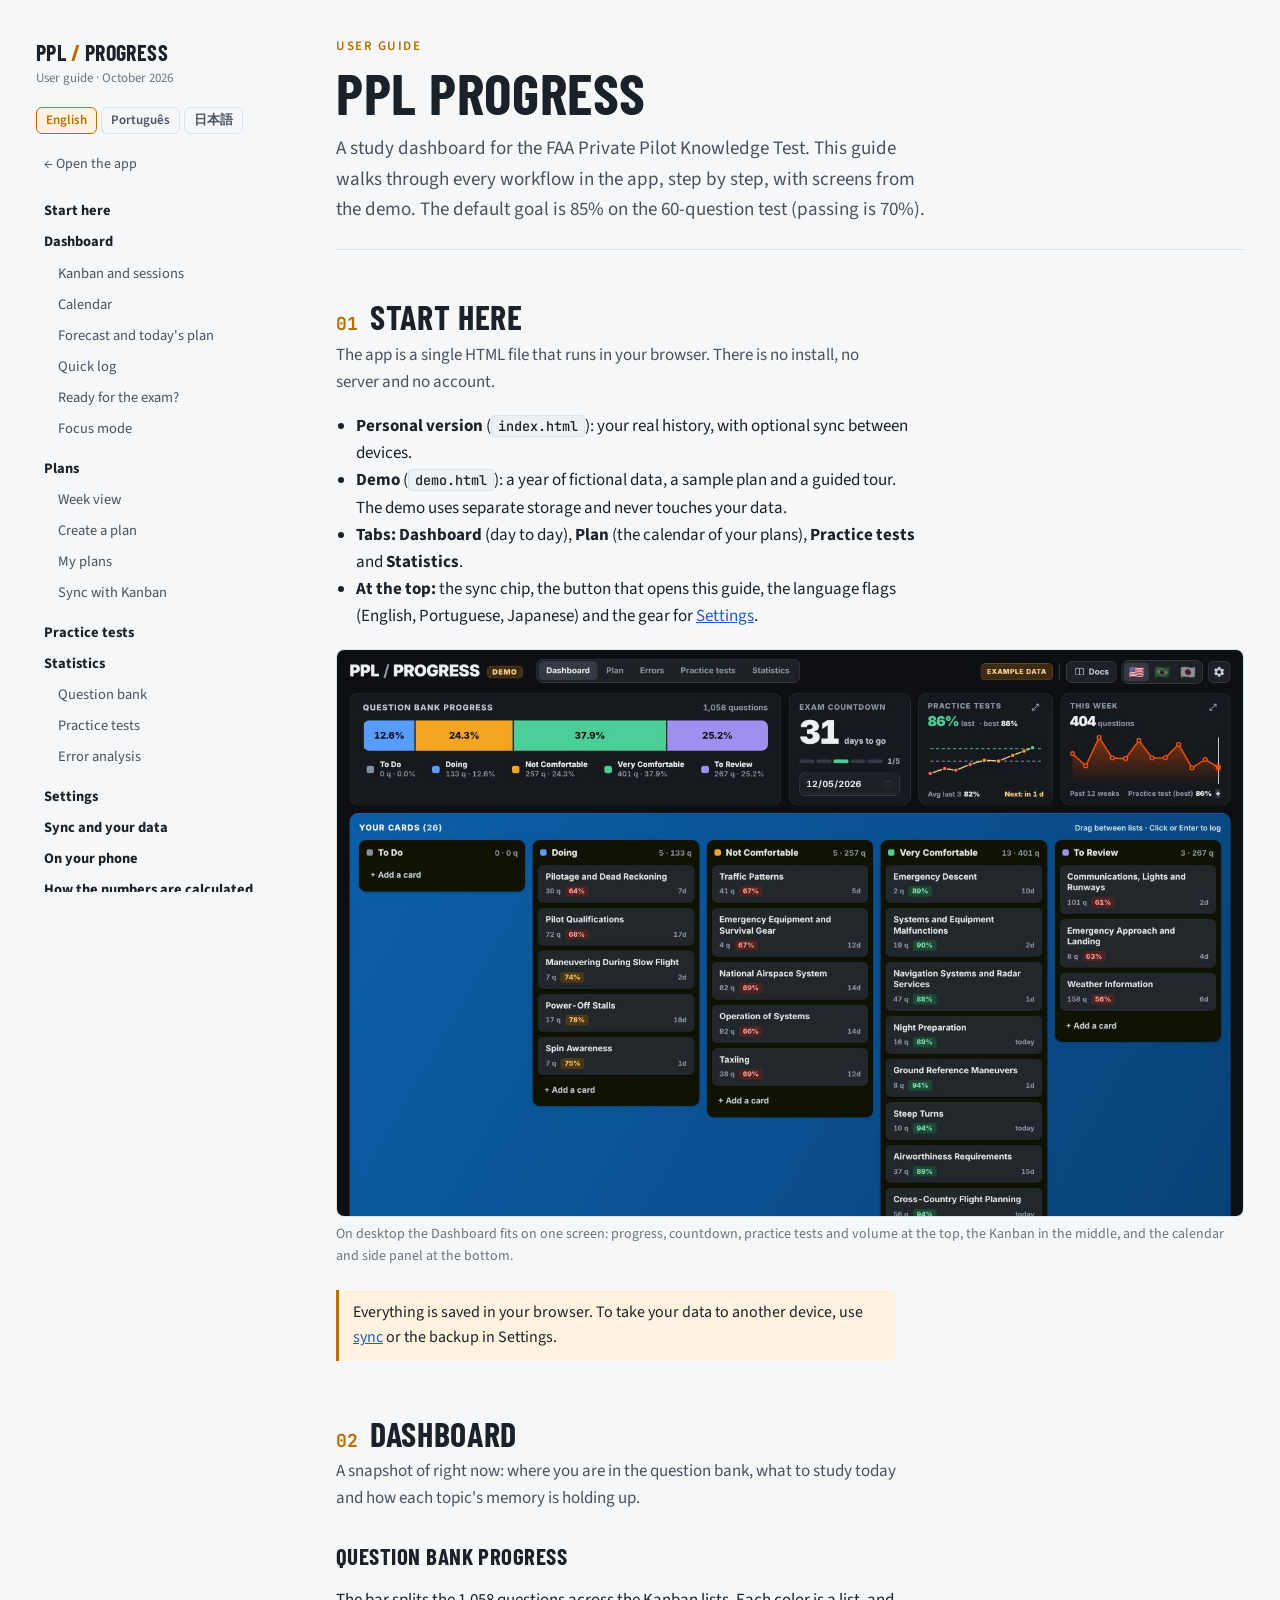
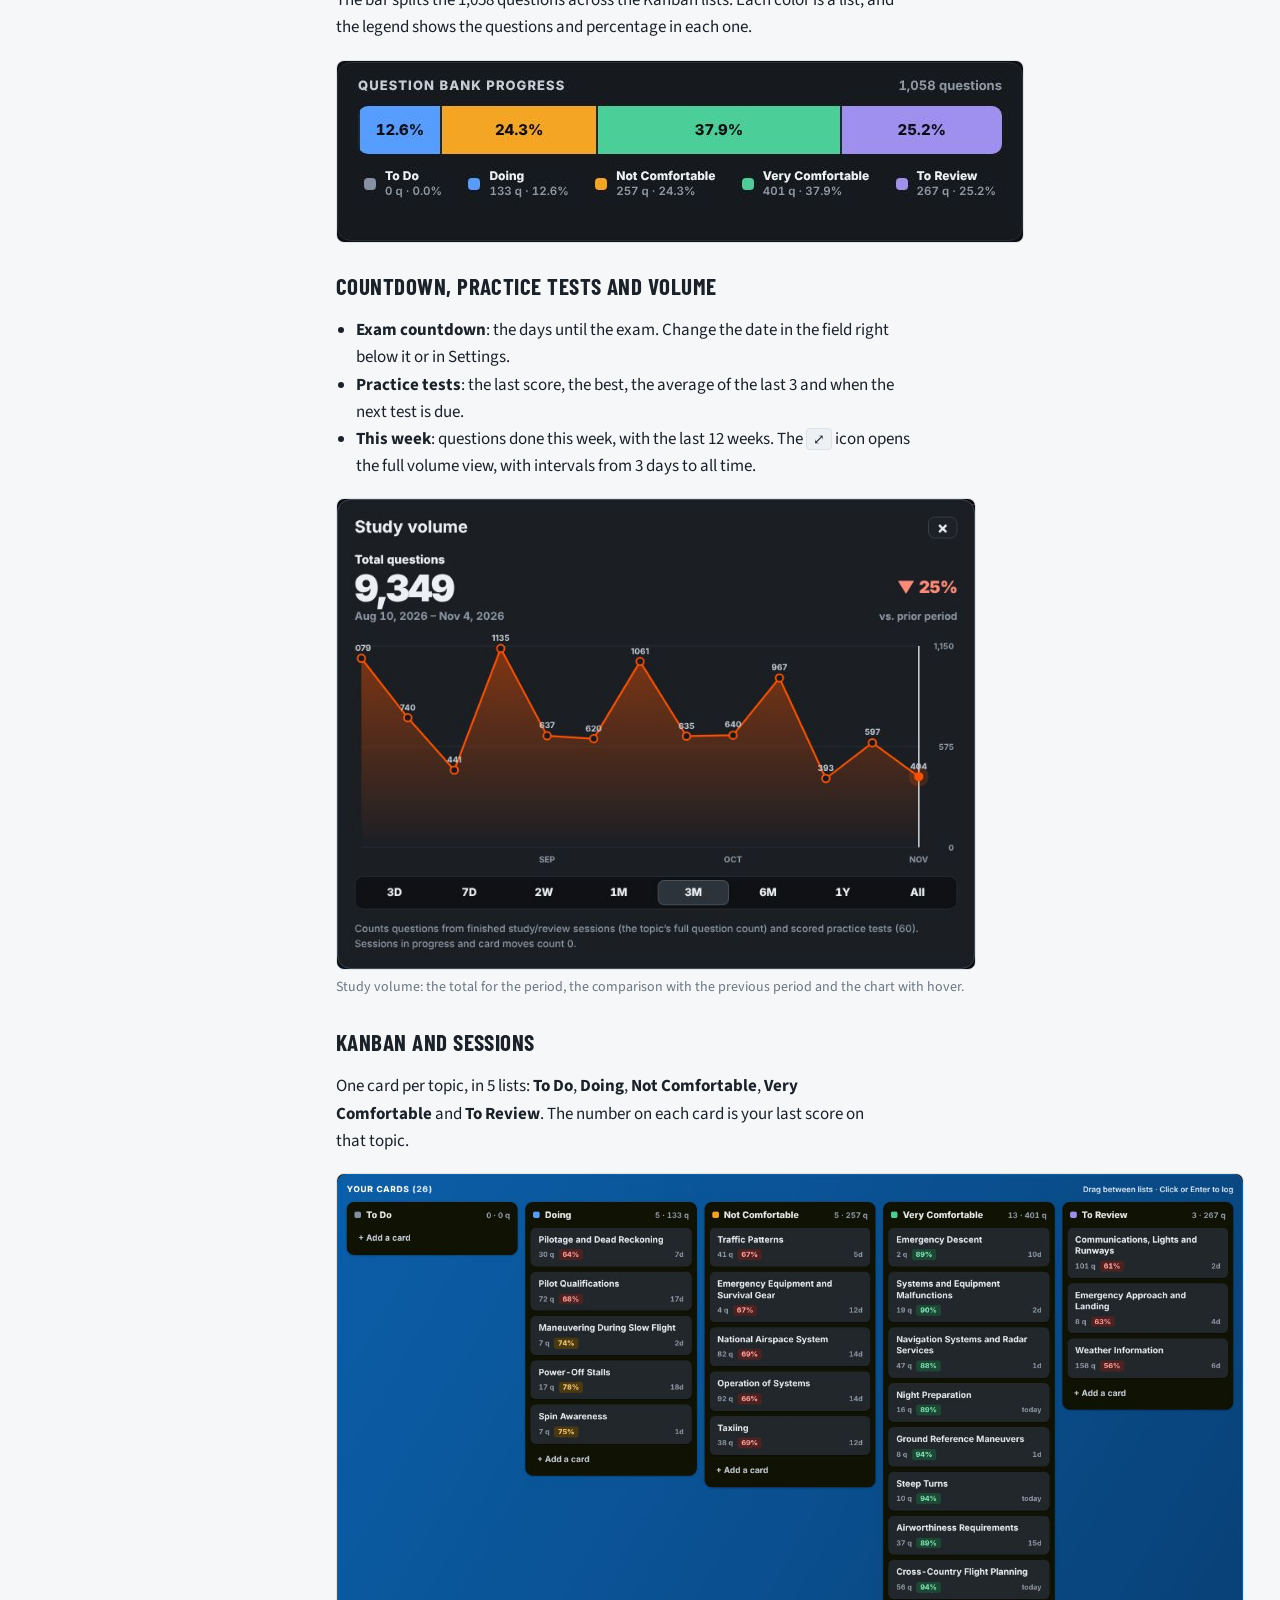
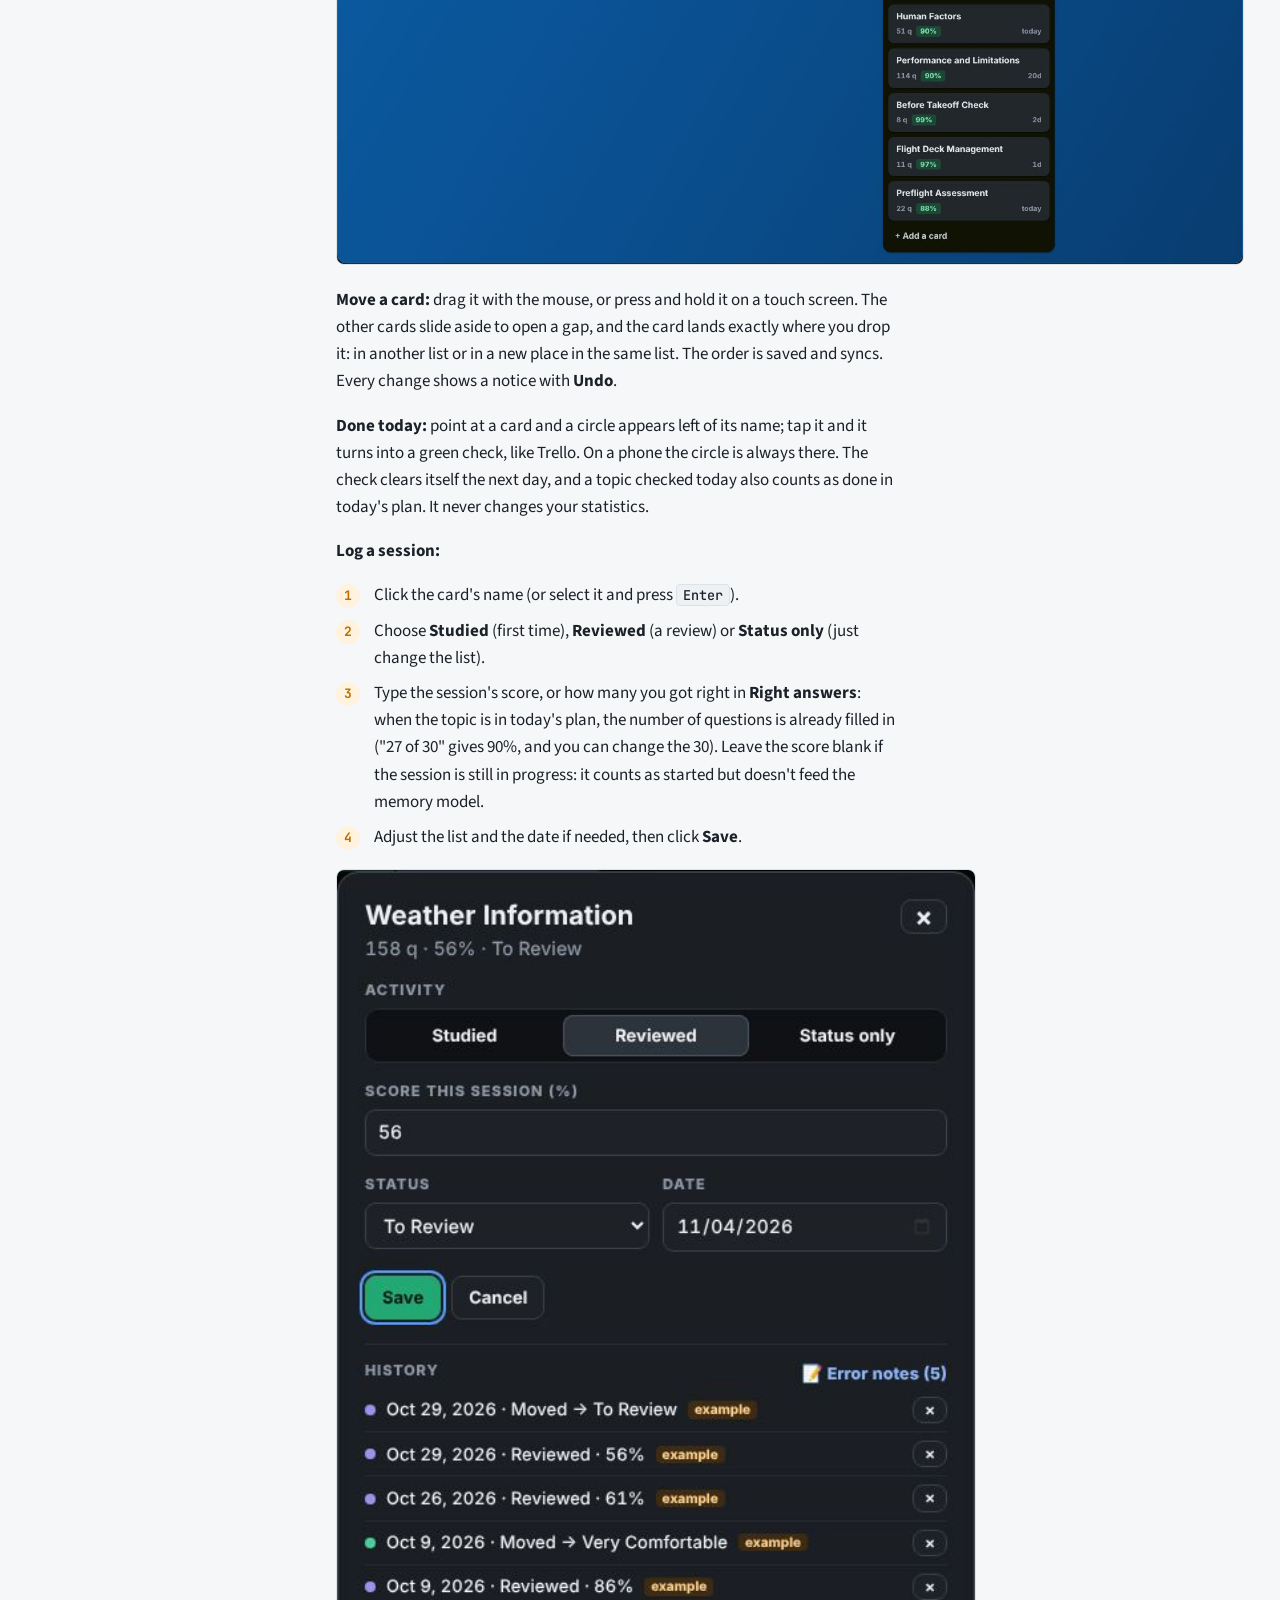
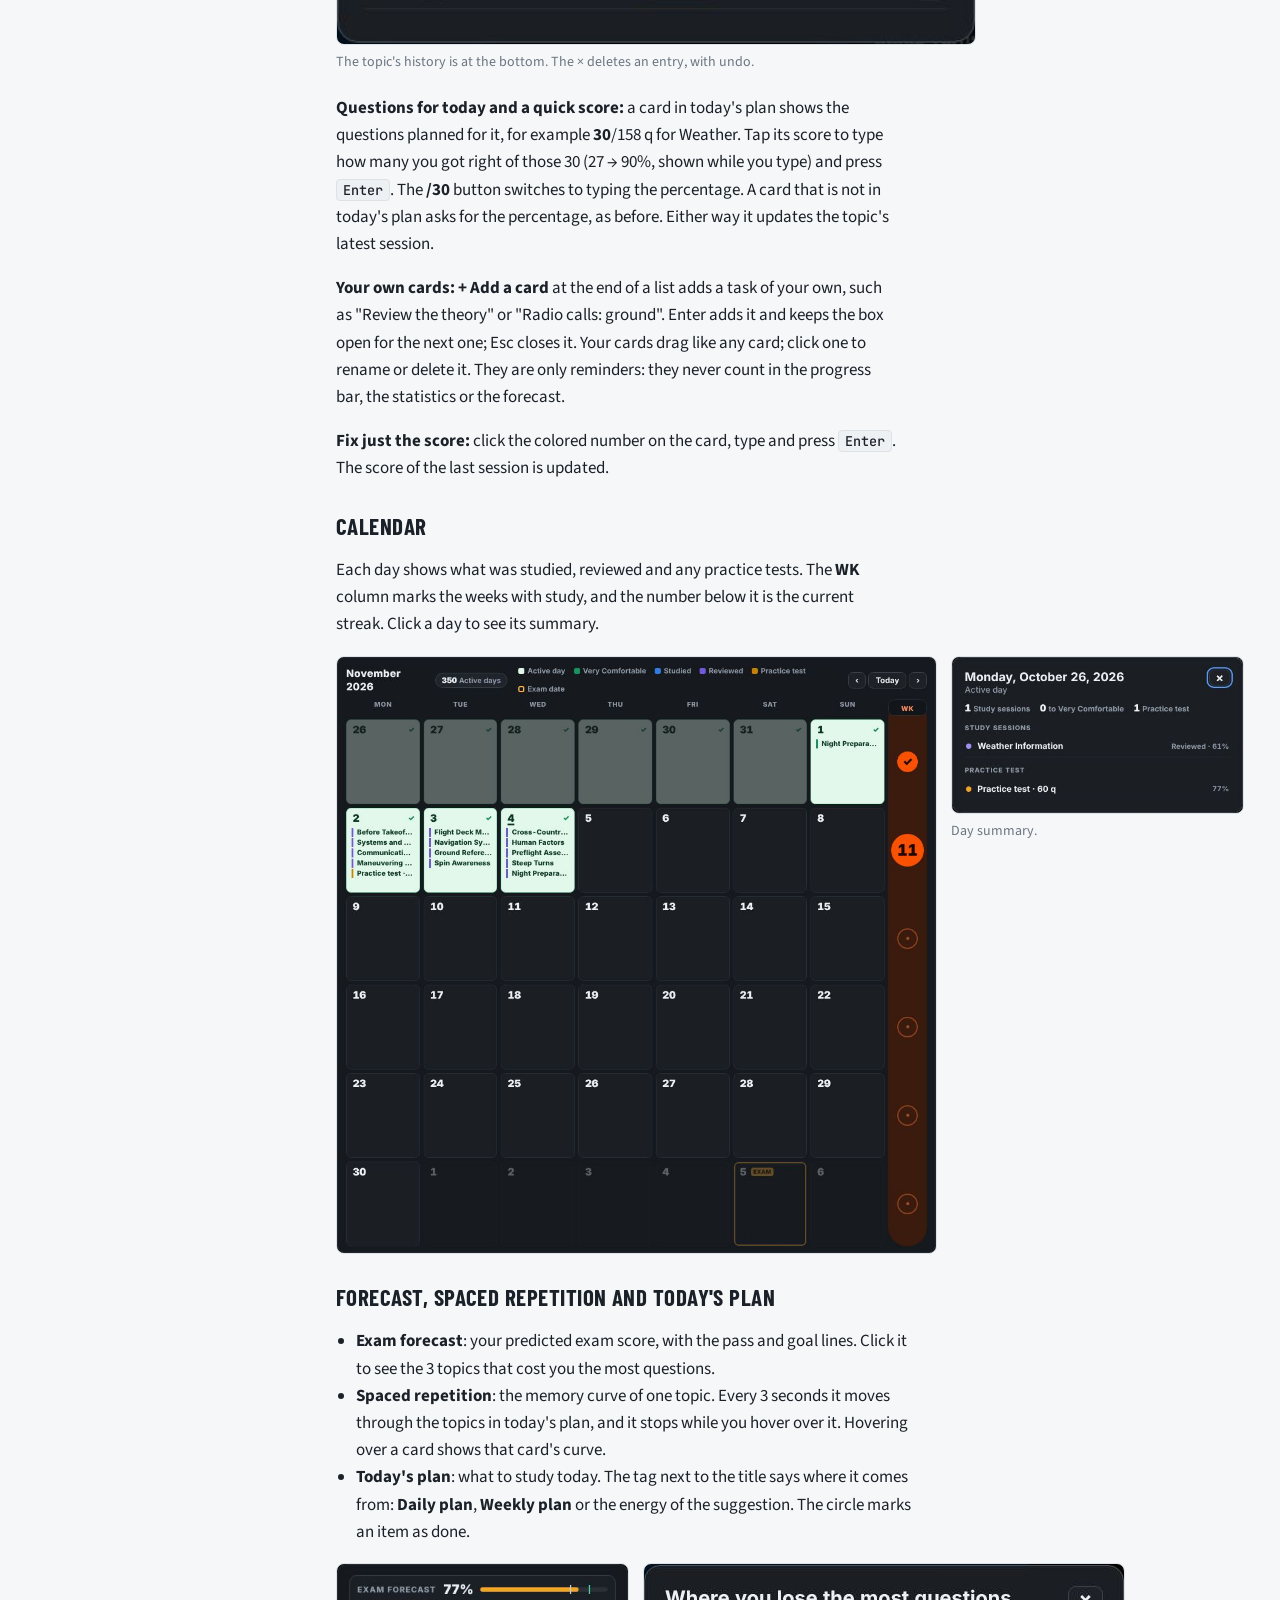
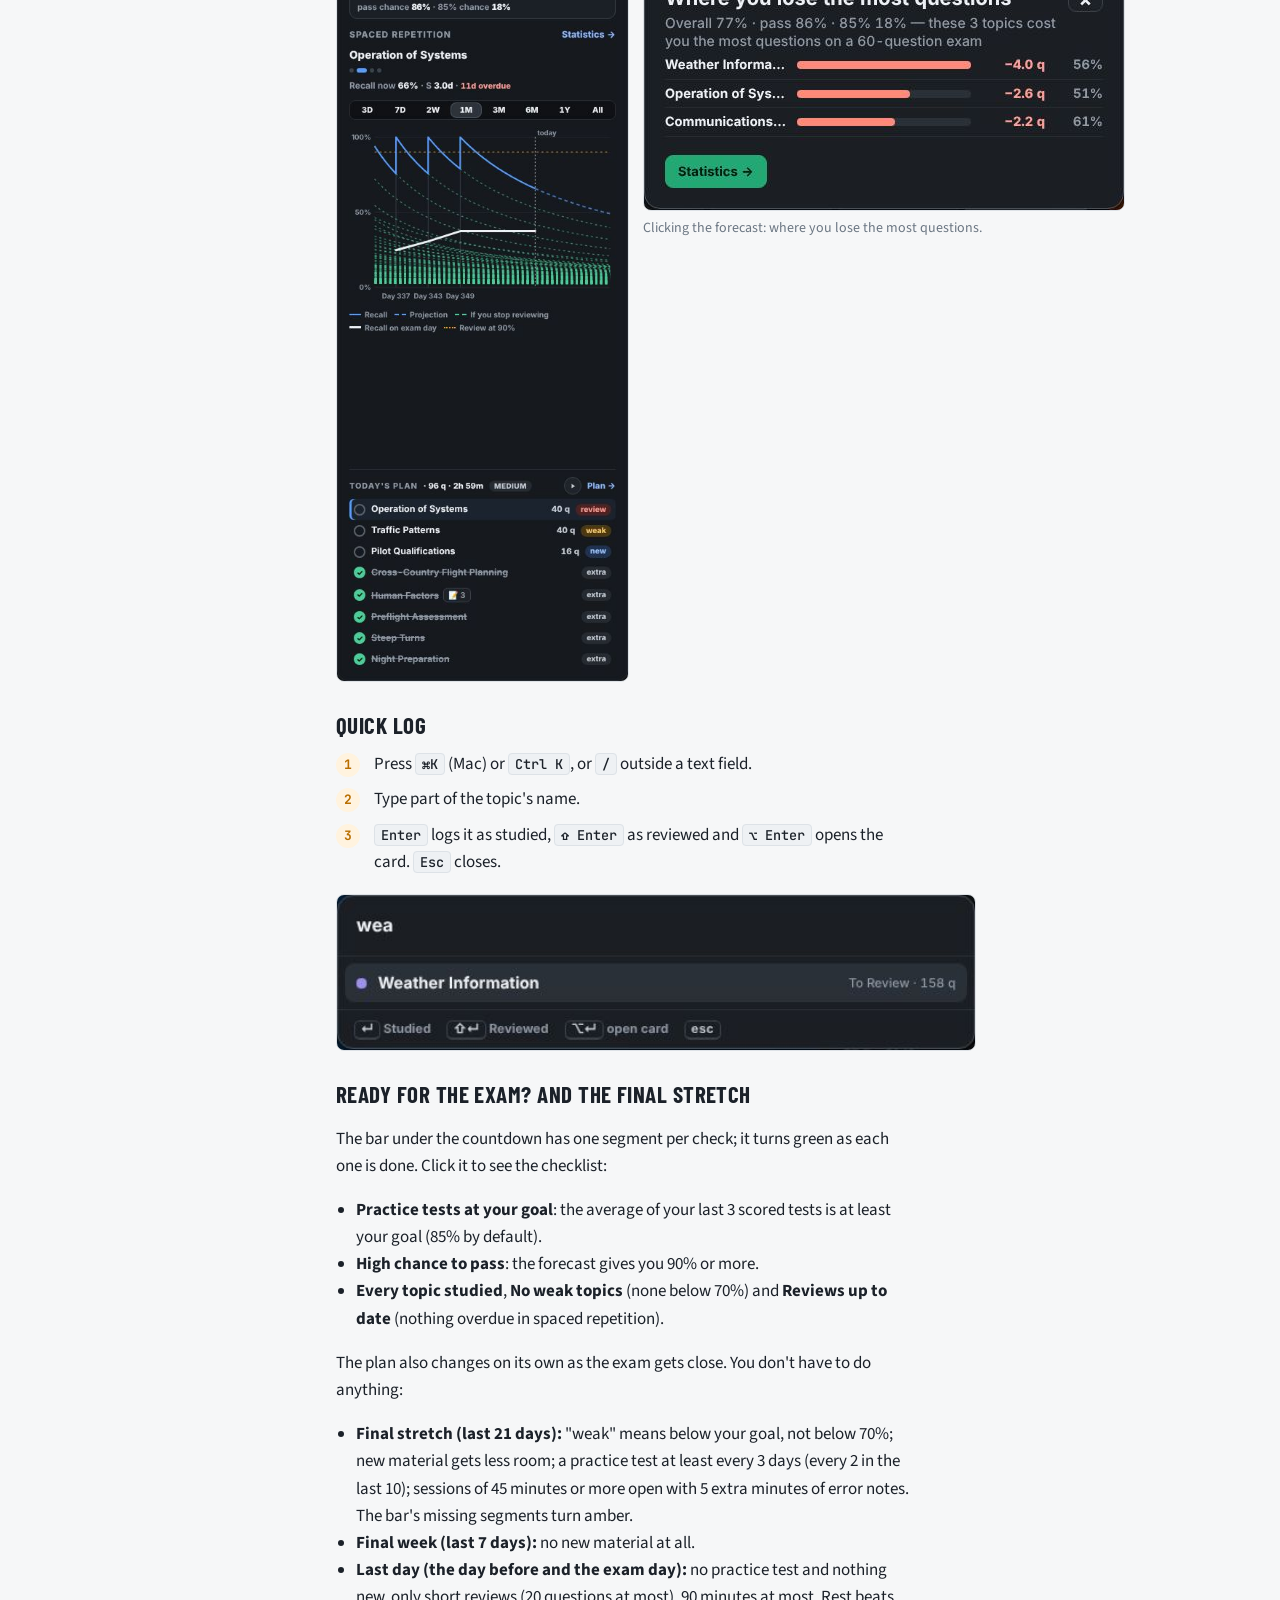
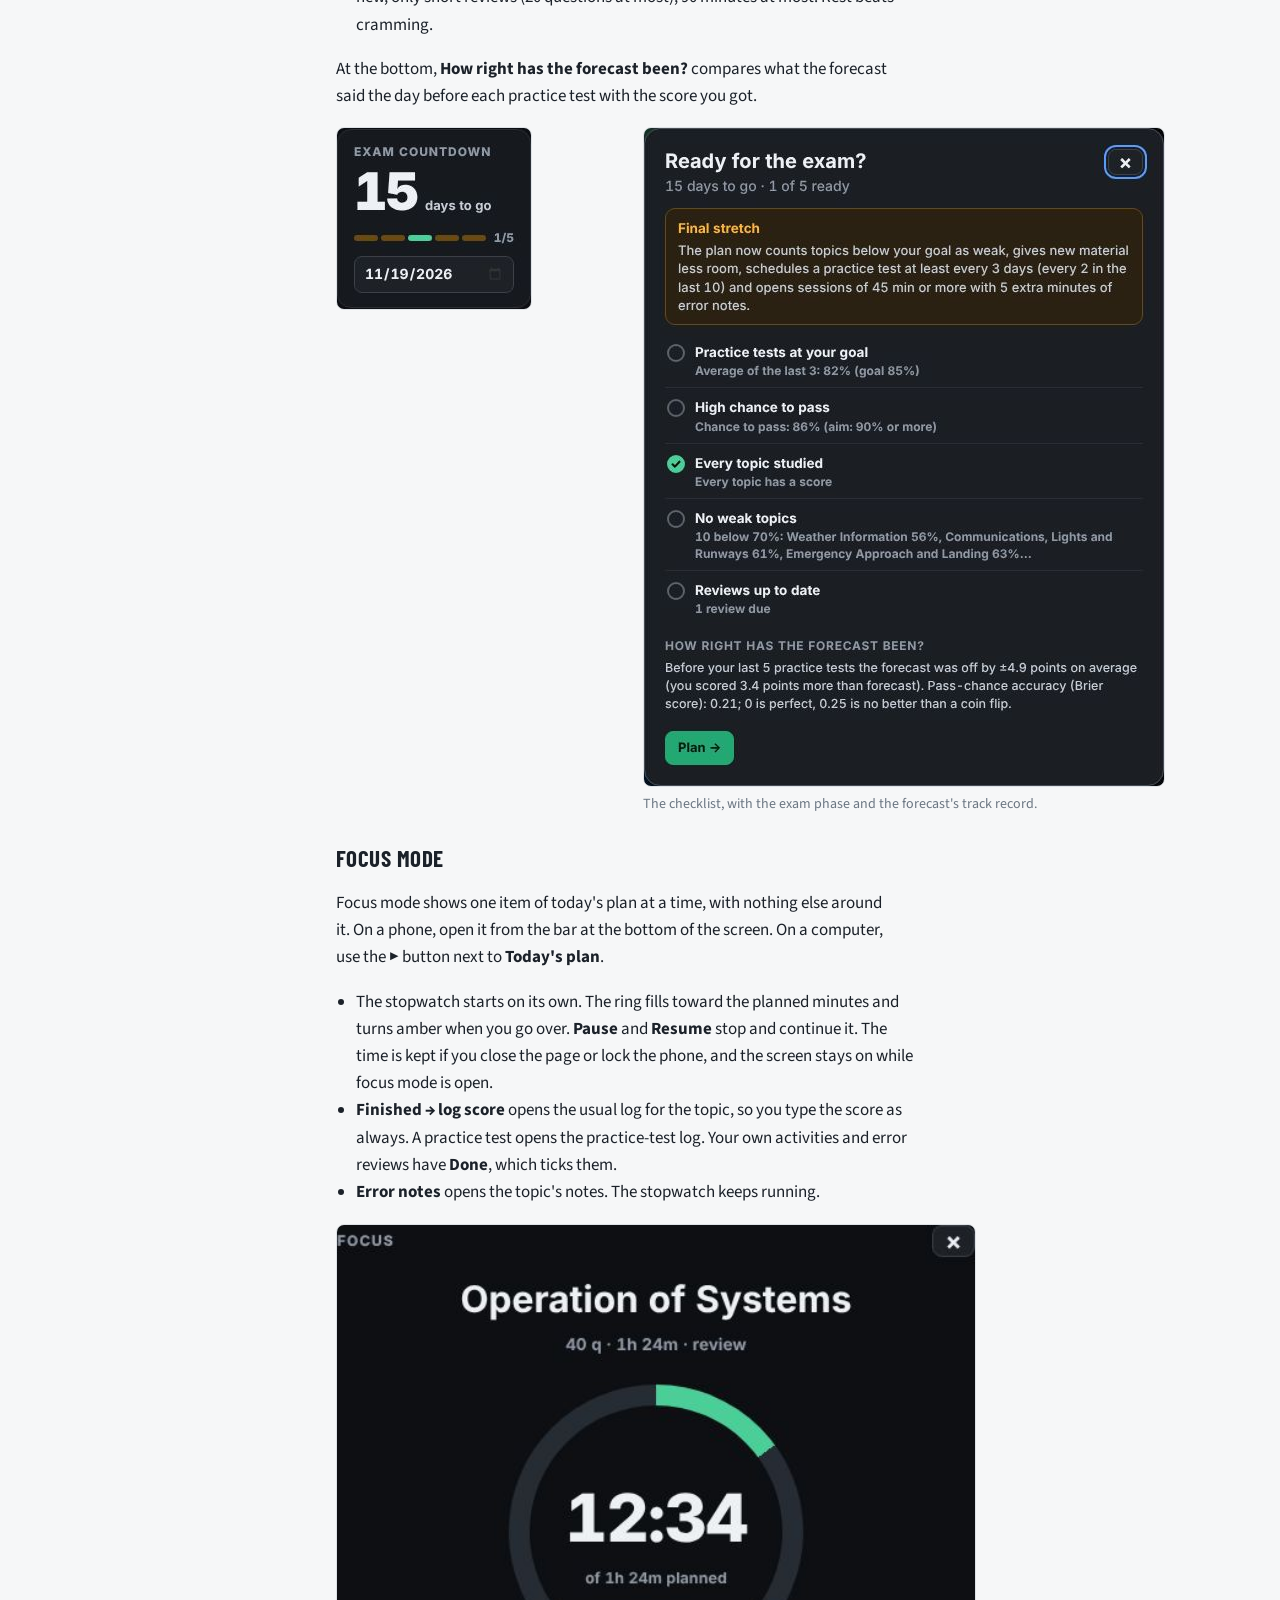
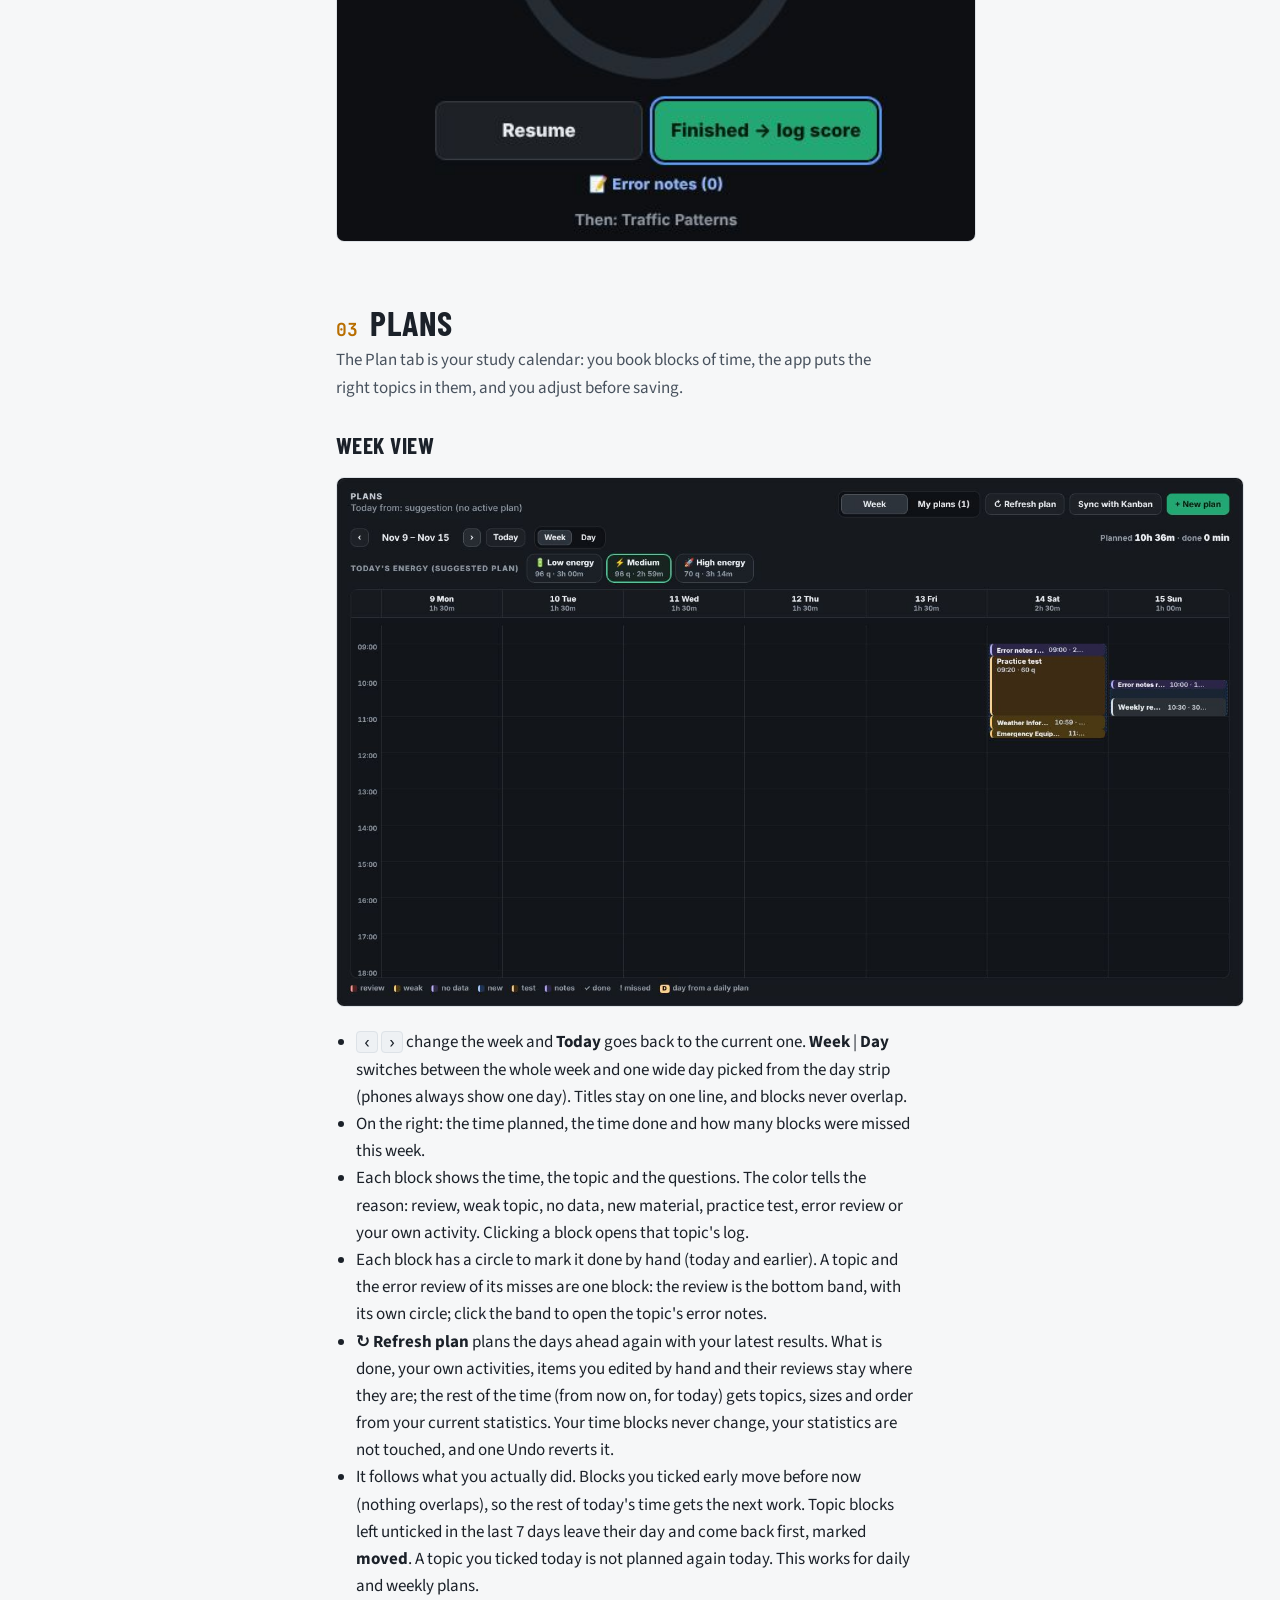
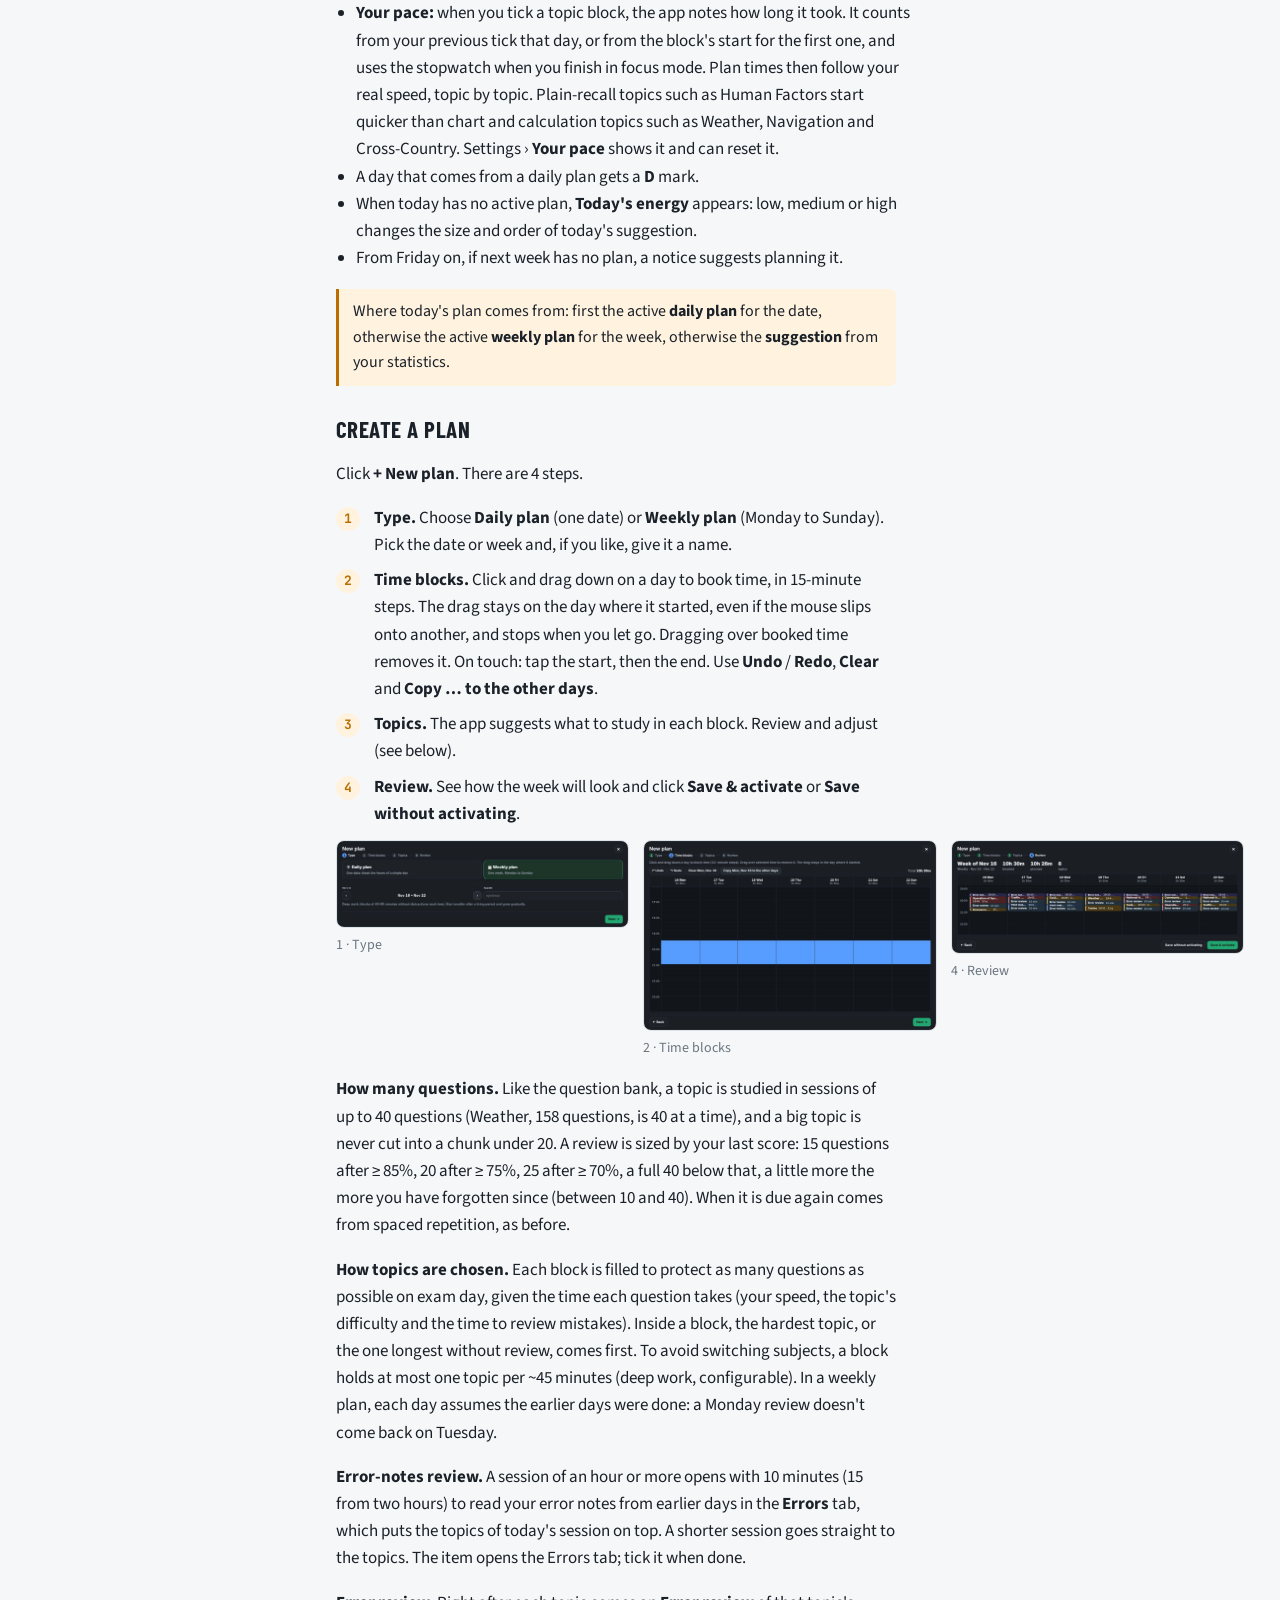
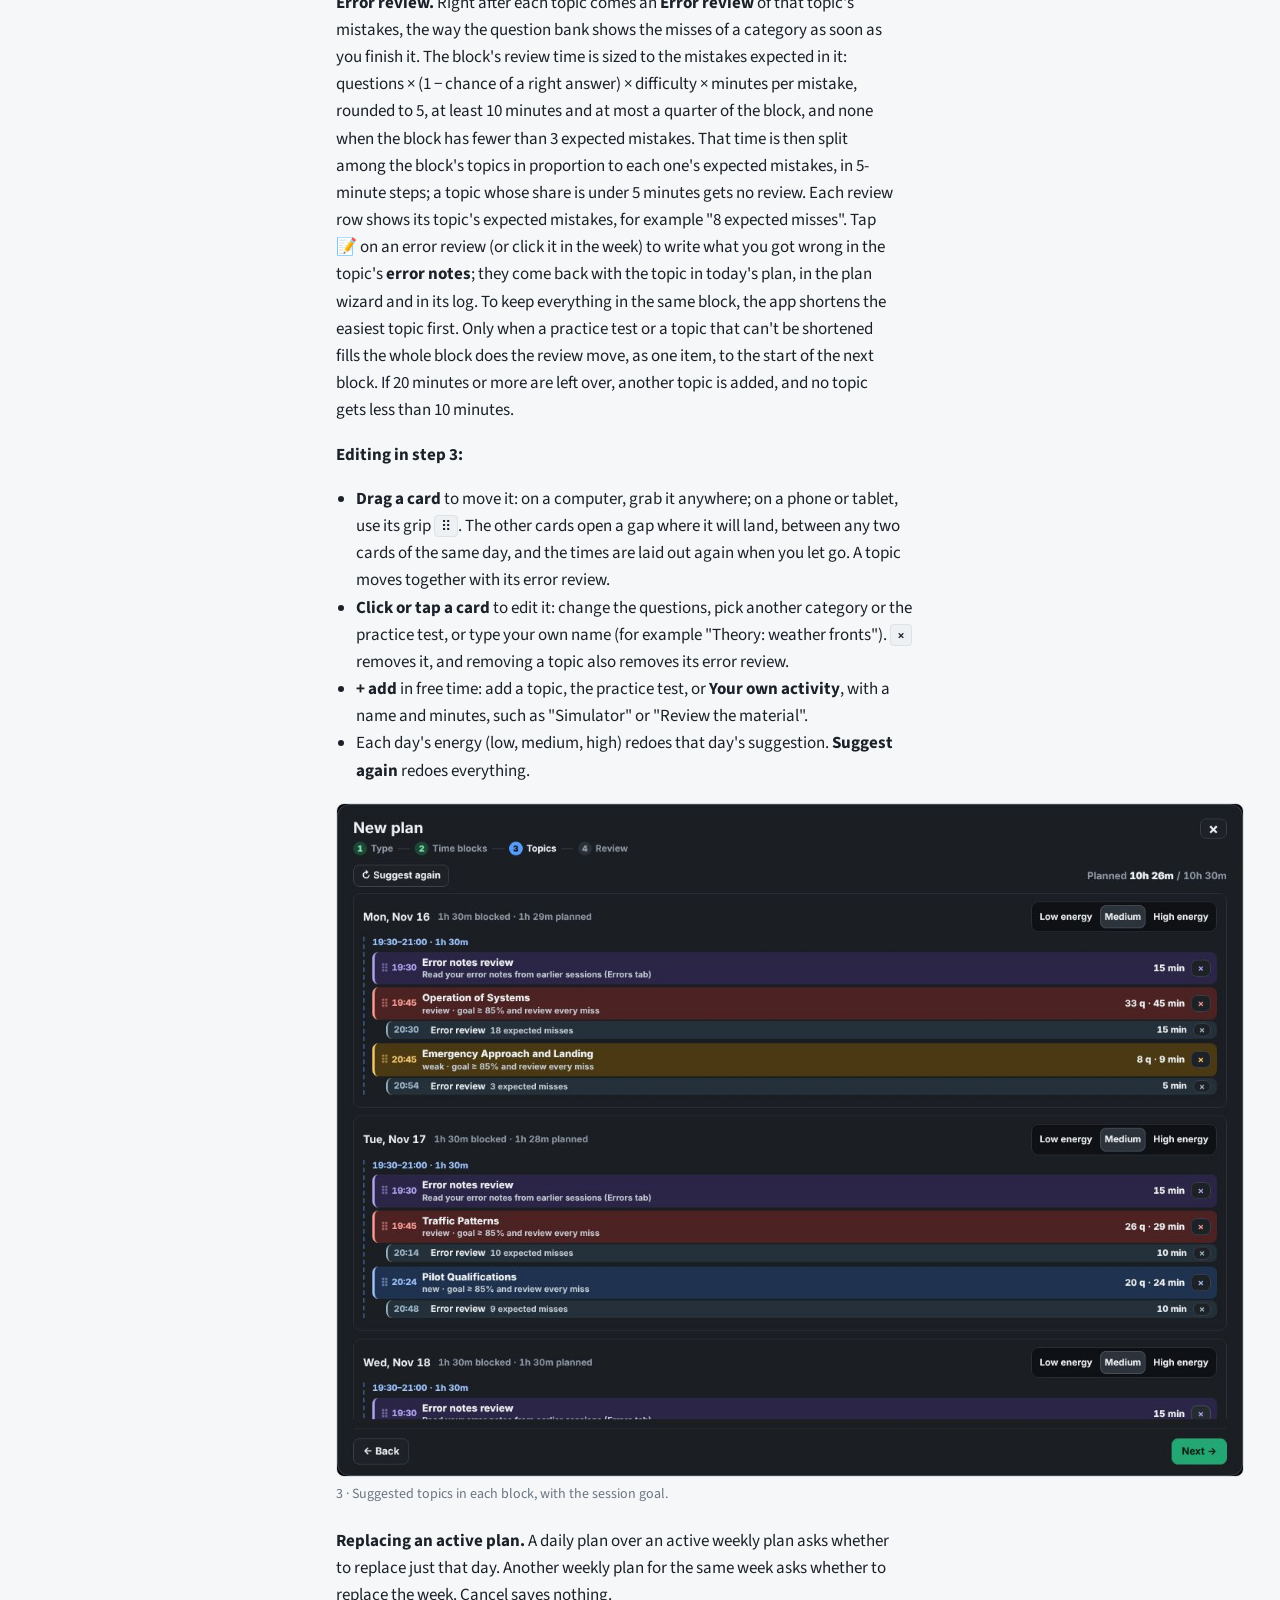
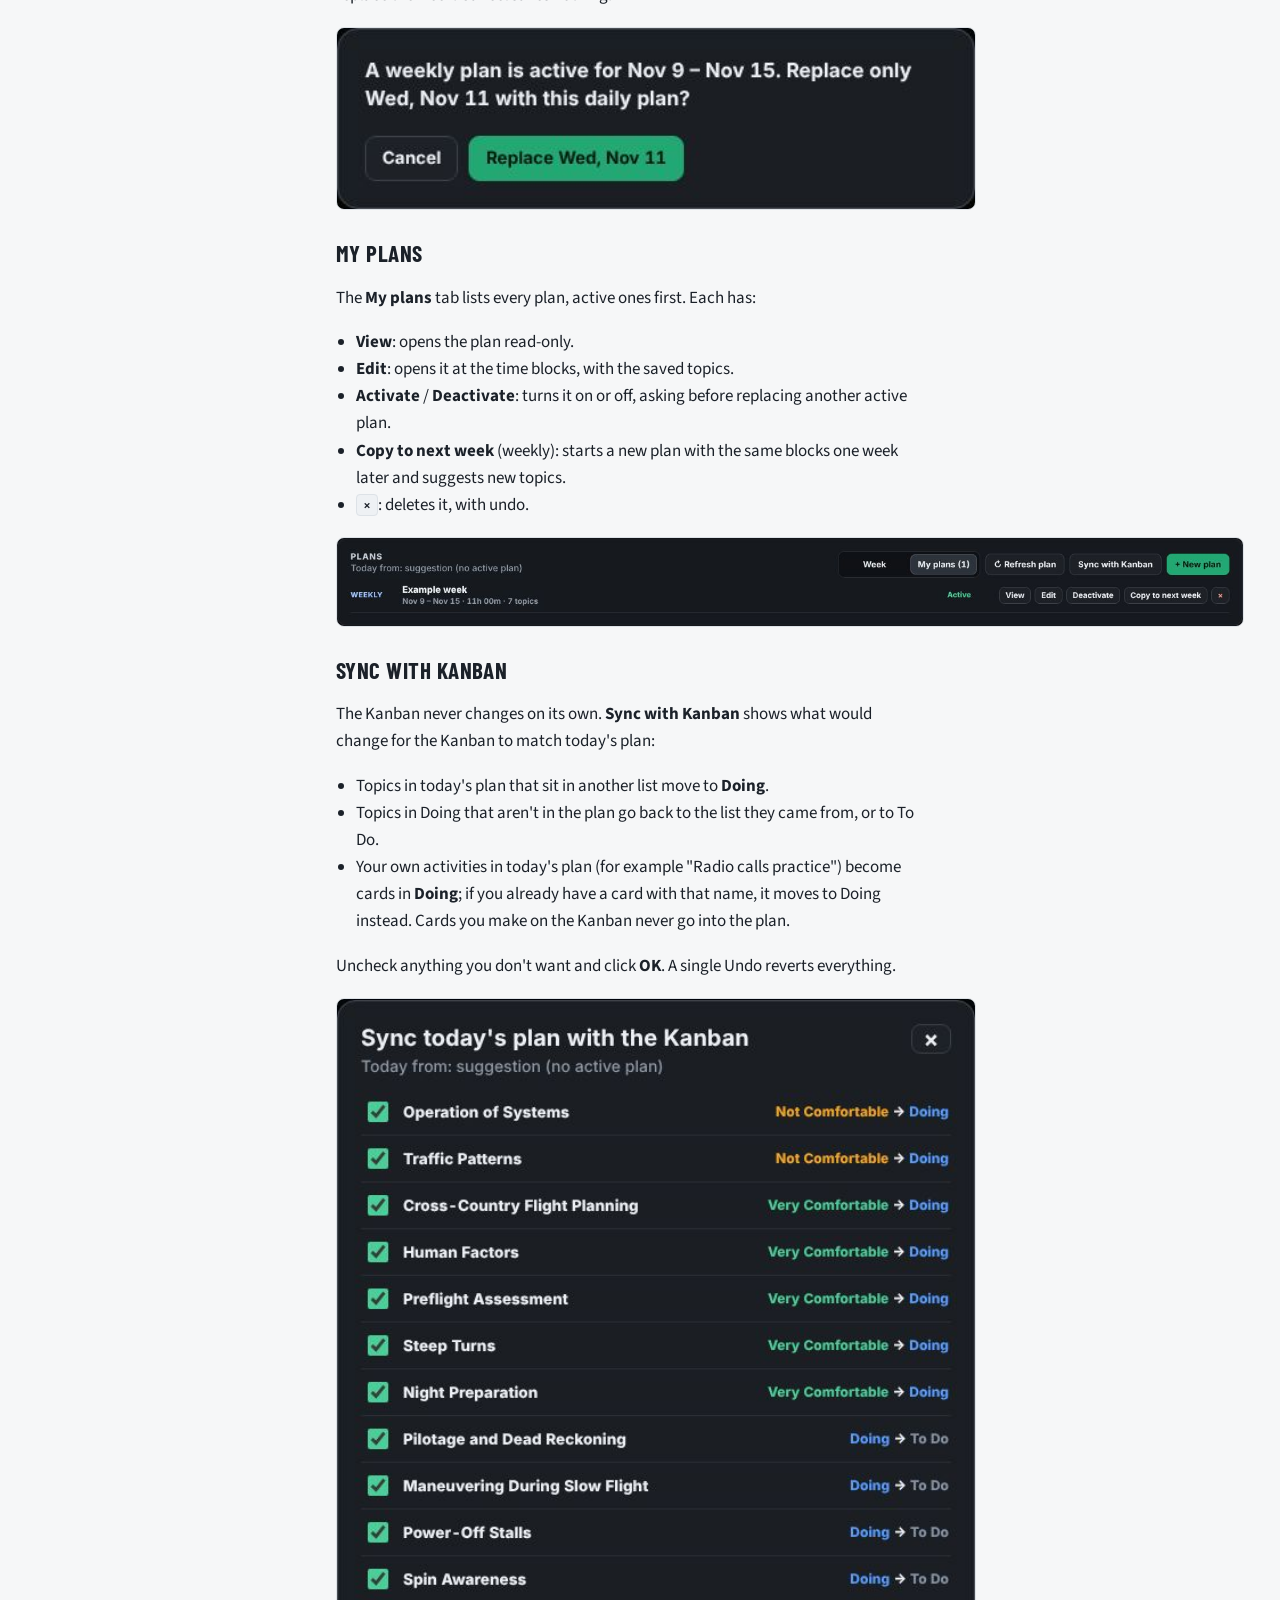
==== docs/index.html @ f36bfb59 "Plan: learns your pace from ticks and focus mode, topic weights (recall quicker, charts/calculations" ====
<!doctype html>
<!-- Built by build.py from src/docs/ — edit src/docs/template.html and src/docs/en.html, then run python3 build.py -->
<html lang="en">
<head>
<meta charset="utf-8">
<meta name="viewport" content="width=device-width, initial-scale=1, viewport-fit=cover">
<title>PPL Progress — User guide</title>
<link rel="icon" href="data:image/svg+xml,%3Csvg xmlns='http://www.w3.org/2000/svg' viewBox='0 0 64 64'%3E%3Ccircle cx='32' cy='32' r='30' fill='%23000'/%3E%3Cpath d='M32 14 50 46H14z' fill='%23fff'/%3E%3C/svg%3E">
<link rel="alternate" hreflang="en" href="index.html">
<link rel="alternate" hreflang="pt-BR" href="pt.html">
<link rel="alternate" hreflang="ja" href="ja.html">
<link rel="preconnect" href="https://fonts.googleapis.com">
<link rel="stylesheet" href="https://fonts.googleapis.com/css2?family=Barlow+Condensed:wght@600;700&family=Source+Sans+3:wght@400;600;700&family=JetBrains+Mono:wght@500&display=swap">
<style>
/* Layout: a pilot's operating handbook — fixed index on the left (desktop), numbered procedures, screenshots as figures. */
:root {
  --bg: #f6f7f8;
  --paper: #ffffff;
  --ink: #1b2129;
  --ink2: #48525e;
  --muted: #6b7682;
  --line: #dde2e7;
  --accent: #b86e00;        /* taxiway amber */
  --accent-soft: #fff3df;
  --link: #1f5fbf;
  --code-bg: #eef1f4;
  --display: 'Barlow Condensed', 'Arial Narrow', sans-serif;
  --body: 'Source Sans 3', 'Segoe UI', system-ui, 'Hiragino Sans', 'Noto Sans JP', 'Yu Gothic', sans-serif;
  --mono: 'JetBrains Mono', ui-monospace, Menlo, monospace;
}
@media (prefers-color-scheme: dark) {
  :root:not([data-theme="light"]) {
    --bg: #101317; --paper: #171b20; --ink: #e8ecf0; --ink2: #b9c2cc; --muted: #8b96a2; --line: #2a3038;
    --accent: #f2a93b; --accent-soft: #2b2112; --link: #8ab4f8; --code-bg: #232931; color-scheme: dark;
  }
}
:root[data-theme="dark"] {
  --bg: #101317; --paper: #171b20; --ink: #e8ecf0; --ink2: #b9c2cc; --muted: #8b96a2; --line: #2a3038;
  --accent: #f2a93b; --accent-soft: #2b2112; --link: #8ab4f8; --code-bg: #232931; color-scheme: dark;
}
* { box-sizing: border-box; }
body { background: var(--bg); color: var(--ink); font: 400 17px/1.6 var(--body); }
a { color: var(--link); }
.wrap {
  display: grid; grid-template-columns: 260px minmax(0, 1fr); gap: 40px; max-width: 1240px; margin: 0 auto;
  padding-block: 32px 80px; padding-left: max(16px, env(safe-area-inset-left, 0px)); padding-right: max(16px, env(safe-area-inset-right, 0px));
}
nav.toc { position: sticky; top: calc(env(safe-area-inset-top, 0px) + 24px); align-self: start; max-height: calc(100vh - 48px); overflow: auto; font-size: 14.5px; }
.toc .brand { font: 700 22px/1.1 var(--display); letter-spacing: .02em; text-transform: uppercase; margin-bottom: 4px; }
.toc .brand span { color: var(--accent); }
.toc .ver { color: var(--muted); font-size: 13px; margin-bottom: 18px; }
.toc ol { list-style: none; margin: 0; padding: 0; display: grid; gap: 2px; }
.toc ol ol { padding-left: 14px; margin: 2px 0 8px; }
.toc a { display: block; color: var(--ink2); text-decoration: none; padding: 3px 8px; border-radius: 6px; }
.toc a:hover, .toc a:focus-visible { background: var(--code-bg); color: var(--ink); outline: none; }
.toc > ol > li > a { font-weight: 700; color: var(--ink); }
main { min-width: 0; }
header.hero { padding-bottom: 24px; border-bottom: 1px solid var(--line); margin-bottom: 8px; }
.eyebrow { font: 600 13px/1 var(--body); letter-spacing: .12em; text-transform: uppercase; color: var(--accent); }
h1 { font: 700 clamp(38px, 6vw, 58px)/1.02 var(--display); text-transform: uppercase; letter-spacing: .01em; margin: 10px 0 12px; text-wrap: balance; }
.lead { font-size: 19px; color: var(--ink2); max-width: 66ch; margin: 0; }
section.chap { padding-top: 40px; scroll-margin-top: 16px; }
h2 { font: 700 34px/1.1 var(--display); text-transform: uppercase; letter-spacing: .02em; margin: 0 0 6px; display: flex; gap: 12px; align-items: baseline; }
h2 .n { color: var(--accent); font-family: var(--mono); font-size: 18px; letter-spacing: 0; }
h3 { font: 700 23px/1.2 var(--display); letter-spacing: .02em; margin: 30px 0 6px; scroll-margin-top: 16px; text-transform: uppercase; }
p, li { max-width: 70ch; }
.chap > p.intro { color: var(--ink2); margin-top: 0; }
ol.steps { counter-reset: s; list-style: none; padding: 0; margin: 12px 0; display: grid; gap: 8px; }
ol.steps > li { counter-increment: s; position: relative; padding-left: 38px; }
ol.steps > li::before {
  content: counter(s); position: absolute; left: 0; top: 2px; width: 24px; height: 24px; border-radius: 50%;
  background: var(--accent-soft); color: var(--accent); font: 700 13px/24px var(--mono); text-align: center;
}
ul { padding-left: 20px; }
figure { margin: 18px 0 22px; }
figure img {
  display: block; max-width: 100%; height: auto; border: 1px solid var(--line); border-radius: 8px; cursor: zoom-in;
  background: #0d0f12;
}
figure.narrow img { max-width: 420px; width: 100%; }
figure.mid img { max-width: 640px; width: 100%; }
figcaption { font-size: 14px; color: var(--muted); margin-top: 6px; }
.row { display: grid; grid-template-columns: repeat(3, minmax(0, 1fr)); gap: 14px; }
.row figure { margin: 0; }
kbd, code { font: 500 13.5px var(--mono); background: var(--code-bg); border-radius: 4px; padding: 1px 6px; border: 1px solid var(--line); }
.ui { font-weight: 700; color: var(--ink); }
.note { border-left: 3px solid var(--accent); background: var(--accent-soft); padding: 10px 14px; border-radius: 0 6px 6px 0; margin: 14px 0; max-width: 70ch; font-size: 16px; }
.tbl { overflow-x: auto; margin: 12px 0 18px; }
table { border-collapse: collapse; width: 100%; min-width: 560px; font-size: 15.5px; background: var(--paper); border: 1px solid var(--line); border-radius: 8px; }
th, td { text-align: left; padding: 9px 12px; border-bottom: 1px solid var(--line); vertical-align: top; }
th { font: 600 13px var(--body); letter-spacing: .06em; text-transform: uppercase; color: var(--muted); background: var(--code-bg); }
tr:last-child td { border-bottom: 0; }
td:first-child { font-weight: 700; white-space: nowrap; }
.formula { font: 500 14px/1.7 var(--mono); background: var(--code-bg); border: 1px solid var(--line); border-radius: 8px; padding: 12px 14px; overflow-x: auto; white-space: pre; }
.zoom { position: fixed; inset: 0; background: rgba(8, 10, 13, .88); display: grid; place-items: center; z-index: 20; padding: max(16px, env(safe-area-inset-top, 0px)) max(16px, env(safe-area-inset-right, 0px)) max(16px, env(safe-area-inset-bottom, 0px)) max(16px, env(safe-area-inset-left, 0px)); cursor: zoom-out; }
.zoom img { max-width: 100%; max-height: 100%; border-radius: 8px; }
ul.refs li { margin-bottom: 6px; font-size: 15.5px; }
.formula + p, p + .formula { margin-top: 10px; }
.langs { display: flex; gap: 4px; margin: 0 0 16px; flex-wrap: wrap; }
.langs a { font-size: 13px; font-weight: 600; text-decoration: none; color: var(--ink2); border: 1px solid var(--line); border-radius: 6px; padding: 2px 9px; }
.langs a[aria-current] { background: var(--accent-soft); color: var(--accent); border-color: var(--accent); }
.applink { display: inline-block; font-size: 14px; margin-bottom: 18px; }
:lang(ja) h1, :lang(ja) h2, :lang(ja) h3 { text-transform: none; letter-spacing: 0; }
@media (max-width: 900px) {
  .wrap { grid-template-columns: minmax(0, 1fr); gap: 0; }
  nav.toc { position: static; max-height: none; border-bottom: 1px solid var(--line); padding-bottom: 16px; margin-bottom: 8px; }
  nav.toc ol ol { display: none; }
  nav.toc > ol { grid-template-columns: repeat(2, minmax(0, 1fr)); }
  .row { grid-template-columns: minmax(0, 1fr); }
}
@media (prefers-reduced-motion: no-preference) { html { scroll-behavior: smooth; } }

</style>
</head>
<body>
<div class="wrap">
<nav class="toc" aria-label="Contents">
  <div class="brand">PPL <span>/</span> Progress</div>
  <div class="ver">User guide · October 2026</div>
  <div class="langs" role="group" aria-label="Language"><a href="index.html" hreflang="en" aria-current="page">English</a><a href="pt.html" hreflang="pt-BR">Português</a><a href="ja.html" hreflang="ja">日本語</a></div>
  <a class="applink" href="../">← Open the app</a>
  <ol>
    <li><a href="#start">Start here</a></li>
    <li><a href="#dashboard">Dashboard</a>
      <ol>
        <li><a href="#kanban">Kanban and sessions</a></li>
        <li><a href="#calendar">Calendar</a></li>
        <li><a href="#side-panel">Forecast and today's plan</a></li>
        <li><a href="#quick-log">Quick log</a></li>
        <li><a href="#ready">Ready for the exam?</a></li>
        <li><a href="#focus">Focus mode</a></li>
      </ol>
    </li>
    <li><a href="#plans">Plans</a>
      <ol>
        <li><a href="#week">Week view</a></li>
        <li><a href="#create-plan">Create a plan</a></li>
        <li><a href="#my-plans">My plans</a></li>
        <li><a href="#kanban-sync">Sync with Kanban</a></li>
      </ol>
    </li>
    <li><a href="#tests">Practice tests</a></li>
    <li><a href="#statistics">Statistics</a>
      <ol>
        <li><a href="#bank">Question bank</a></li>
        <li><a href="#stats-tests">Practice tests</a></li>
        <li><a href="#errors-tab">Error analysis</a></li>
      </ol>
    </li>
    <li><a href="#settings">Settings</a></li>
    <li><a href="#data">Sync and your data</a></li>
    <li><a href="#phone">On your phone</a></li>
    <li><a href="#math">How the numbers are calculated</a></li>
    <li><a href="#science">The science behind it</a>
      <ol>
        <li><a href="#sci-memory">Memory and reviews</a></li>
        <li><a href="#sci-score">Expected score</a></li>
        <li><a href="#sci-tests">Practice tests</a></li>
        <li><a href="#sci-plan">The plan</a></li>
        <li><a href="#sci-newport">Deep work (Cal Newport)</a></li>
        <li><a href="#sci-refs">References</a></li>
      </ol>
    </li>
  </ol>
</nav>

<main>
<header class="hero">
  <div class="eyebrow">User guide</div>
  <h1>PPL Progress</h1>
  <p class="lead">A study dashboard for the FAA Private Pilot Knowledge Test. This guide walks through every workflow in the app, step by step, with screens from the demo. The default goal is 85% on the 60-question test (passing is 70%).</p>
</header>

<section class="chap" id="start">
  <h2><span class="n">01</span>Start here</h2>
  <p class="intro">The app is a single HTML file that runs in your browser. There is no install, no server and no account.</p>
  <ul>
    <li><b>Personal version</b> (<code>index.html</code>): your real history, with optional sync between devices.</li>
    <li><b>Demo</b> (<code>demo.html</code>): a year of fictional data, a sample plan and a guided tour. The demo uses separate storage and never touches your data.</li>
    <li><b>Tabs:</b> <span class="ui">Dashboard</span> (day to day), <span class="ui">Plan</span> (the calendar of your plans), <span class="ui">Practice tests</span> and <span class="ui">Statistics</span>.</li>
    <li><b>At the top:</b> the sync chip, the button that opens this guide, the language flags (English, Portuguese, Japanese) and the gear for <a href="#settings">Settings</a>.</li>
  </ul>
  <figure>
    <img src="img/en/dash.jpg" alt="Full desktop dashboard with progress, Kanban, calendar and side panel" loading="lazy">
    <figcaption>On desktop the Dashboard fits on one screen: progress, countdown, practice tests and volume at the top, the Kanban in the middle, and the calendar and side panel at the bottom.</figcaption>
  </figure>
  <p class="note">Everything is saved in your browser. To take your data to another device, use <a href="#data">sync</a> or the backup in Settings.</p>
</section>

<section class="chap" id="dashboard">
  <h2><span class="n">02</span>Dashboard</h2>
  <p class="intro">A snapshot of right now: where you are in the question bank, what to study today and how each topic's memory is holding up.</p>

  <h3>Question bank progress</h3>
  <p>The bar splits the 1,058 questions across the Kanban lists. Each color is a list, and the legend shows the questions and percentage in each one.</p>
  <figure><img src="img/en/dash-progress.jpg" alt="Question bank progress bar" loading="lazy"></figure>

  <h3>Countdown, practice tests and volume</h3>
  <ul>
    <li><span class="ui">Exam countdown</span>: the days until the exam. Change the date in the field right below it or in Settings.</li>
    <li><span class="ui">Practice tests</span>: the last score, the best, the average of the last 3 and when the next test is due.</li>
    <li><span class="ui">This week</span>: questions done this week, with the last 12 weeks. The <kbd>⤢</kbd> icon opens the full volume view, with intervals from 3 days to all time.</li>
  </ul>
  <figure class="mid"><img src="img/en/volume.jpg" alt="Study volume dialog" loading="lazy"><figcaption>Study volume: the total for the period, the comparison with the previous period and the chart with hover.</figcaption></figure>

  <h3 id="kanban">Kanban and sessions</h3>
  <p>One card per topic, in 5 lists: <span class="ui">To Do</span>, <span class="ui">Doing</span>, <span class="ui">Not Comfortable</span>, <span class="ui">Very Comfortable</span> and <span class="ui">To Review</span>. The number on each card is your last score on that topic.</p>
  <figure><img src="img/en/dash-board.jpg" alt="Kanban with the five lists" loading="lazy"></figure>
  <p><b>Move a card:</b> drag it with the mouse, or press and hold it on a touch screen. The other cards slide aside to open a gap, and the card lands exactly where you drop it: in another list or in a new place in the same list. The order is saved and syncs. Every change shows a notice with <span class="ui">Undo</span>.</p>
  <p><b>Done today:</b> point at a card and a circle appears left of its name; tap it and it turns into a green check, like Trello. On a phone the circle is always there. The check clears itself the next day, and a topic checked today also counts as done in today's plan. It never changes your statistics.</p>
  <p><b>Log a session:</b></p>
  <ol class="steps">
    <li>Click the card's name (or select it and press <kbd>Enter</kbd>).</li>
    <li>Choose <span class="ui">Studied</span> (first time), <span class="ui">Reviewed</span> (a review) or <span class="ui">Status only</span> (just change the list).</li>
    <li>Type the session's score, or how many you got right in <span class="ui">Right answers</span>: when the topic is in today's plan, the number of questions is already filled in ("27 of 30" gives 90%, and you can change the 30). Leave the score blank if the session is still in progress: it counts as started but doesn't feed the memory model.</li>
    <li>Adjust the list and the date if needed, then click <span class="ui">Save</span>.</li>
  </ol>
  <figure class="mid"><img src="img/en/log.jpg" alt="Session log dialog" loading="lazy"><figcaption>The topic's history is at the bottom. The × deletes an entry, with undo.</figcaption></figure>
  <p><b>Questions for today and a quick score:</b> a card in today's plan shows the questions planned for it, for example <b>30</b>/158 q for Weather. Tap its score to type how many you got right of those 30 (27 → 90%, shown while you type) and press <kbd>Enter</kbd>. The <span class="ui">/30</span> button switches to typing the percentage. A card that is not in today's plan asks for the percentage, as before. Either way it updates the topic's latest session.</p>
  <p><b>Your own cards:</b> <span class="ui">+ Add a card</span> at the end of a list adds a task of your own, such as "Review the theory" or "Radio calls: ground". Enter adds it and keeps the box open for the next one; Esc closes it. Your cards drag like any card; click one to rename or delete it. They are only reminders: they never count in the progress bar, the statistics or the forecast.</p>
  <p><b>Fix just the score:</b> click the colored number on the card, type and press <kbd>Enter</kbd>. The score of the last session is updated.</p>

  <h3 id="calendar">Calendar</h3>
  <p>Each day shows what was studied, reviewed and any practice tests. The <span class="ui">WK</span> column marks the weeks with study, and the number below it is the current streak. Click a day to see its summary.</p>
  <div class="row">
    <figure style="grid-column: span 2"><img src="img/en/dash-cal.jpg" alt="Month calendar" loading="lazy"></figure>
    <figure><img src="img/en/day.jpg" alt="Summary of one day" loading="lazy"><figcaption>Day summary.</figcaption></figure>
  </div>

  <h3 id="side-panel">Forecast, spaced repetition and today's plan</h3>
  <ul>
    <li><span class="ui">Exam forecast</span>: your predicted exam score, with the pass and goal lines. Click it to see the 3 topics that cost you the most questions.</li>
    <li><span class="ui">Spaced repetition</span>: the memory curve of one topic. Every 3 seconds it moves through the topics in today's plan, and it stops while you hover over it. Hovering over a card shows that card's curve.</li>
    <li><span class="ui">Today's plan</span>: what to study today. The tag next to the title says where it comes from: <span class="ui">Daily plan</span>, <span class="ui">Weekly plan</span> or the energy of the suggestion. The circle marks an item as done.</li>
  </ul>
  <div class="row">
    <figure><img src="img/en/dash-side.jpg" alt="Side panel with forecast, curve and today's plan" loading="lazy"></figure>
    <figure style="grid-column: span 2"><img src="img/en/fctop.jpg" alt="Where you lose the most questions" loading="lazy"><figcaption>Clicking the forecast: where you lose the most questions.</figcaption></figure>
  </div>

  <h3 id="quick-log">Quick log</h3>
  <ol class="steps">
    <li>Press <kbd>⌘K</kbd> (Mac) or <kbd>Ctrl K</kbd>, or <kbd>/</kbd> outside a text field.</li>
    <li>Type part of the topic's name.</li>
    <li><kbd>Enter</kbd> logs it as studied, <kbd>⇧ Enter</kbd> as reviewed and <kbd>⌥ Enter</kbd> opens the card. <kbd>Esc</kbd> closes.</li>
  </ol>
  <figure class="mid"><img src="img/en/palette.jpg" alt="Quick log palette" loading="lazy"></figure>

  <h3 id="ready">Ready for the exam? and the final stretch</h3>
  <p>The bar under the countdown has one segment per check; it turns green as each one is done. Click it to see the checklist:</p>
  <ul>
    <li><span class="ui">Practice tests at your goal</span>: the average of your last 3 scored tests is at least your goal (85% by default).</li>
    <li><span class="ui">High chance to pass</span>: the forecast gives you 90% or more.</li>
    <li><span class="ui">Every topic studied</span>, <span class="ui">No weak topics</span> (none below 70%) and <span class="ui">Reviews up to date</span> (nothing overdue in spaced repetition).</li>
  </ul>
  <p>The plan also changes on its own as the exam gets close. You don't have to do anything:</p>
  <ul>
    <li><b>Final stretch (last 21 days):</b> "weak" means below your goal, not below 70%; new material gets less room; a practice test at least every 3 days (every 2 in the last 10); sessions of 45 minutes or more open with 5 extra minutes of error notes. The bar's missing segments turn amber.</li>
    <li><b>Final week (last 7 days):</b> no new material at all.</li>
    <li><b>Last day (the day before and the exam day):</b> no practice test and nothing new, only short reviews (20 questions at most), 90 minutes at most. Rest beats cramming.</li>
  </ul>
  <p>At the bottom, <span class="ui">How right has the forecast been?</span> compares what the forecast said the day before each practice test with the score you got.</p>
  <div class="row">
    <figure><img src="img/en/ready-meter.jpg" alt="Readiness bar under the countdown" loading="lazy"></figure>
    <figure style="grid-column: span 2"><img src="img/en/ready.jpg" alt="Ready for the exam? checklist" loading="lazy"><figcaption>The checklist, with the exam phase and the forecast's track record.</figcaption></figure>
  </div>

  <h3 id="focus">Focus mode</h3>
  <p>Focus mode shows one item of today's plan at a time, with nothing else around it. On a phone, open it from the bar at the bottom of the screen. On a computer, use the <span class="ui">▶</span> button next to <span class="ui">Today's plan</span>.</p>
  <ul>
    <li>The stopwatch starts on its own. The ring fills toward the planned minutes and turns amber when you go over. <span class="ui">Pause</span> and <span class="ui">Resume</span> stop and continue it. The time is kept if you close the page or lock the phone, and the screen stays on while focus mode is open.</li>
    <li><span class="ui">Finished → log score</span> opens the usual log for the topic, so you type the score as always. A practice test opens the practice-test log. Your own activities and error reviews have <span class="ui">Done</span>, which ticks them.</li>
    <li><span class="ui">Error notes</span> opens the topic's notes. The stopwatch keeps running.</li>
  </ul>
  <figure class="mid"><img src="img/en/focus.jpg" alt="Focus mode" loading="lazy"></figure>
</section>

<section class="chap" id="plans">
  <h2><span class="n">03</span>Plans</h2>
  <p class="intro">The Plan tab is your study calendar: you book blocks of time, the app puts the right topics in them, and you adjust before saving.</p>

  <h3 id="week">Week view</h3>
  <figure><img src="img/en/plan-week.jpg" alt="Week view in the Plan tab" loading="lazy"></figure>
  <ul>
    <li><kbd>‹</kbd> <kbd>›</kbd> change the week and <span class="ui">Today</span> goes back to the current one. <span class="ui">Week</span> | <span class="ui">Day</span> switches between the whole week and one wide day picked from the day strip (phones always show one day). Titles stay on one line, and blocks never overlap.</li>
    <li>On the right: the time planned, the time done and how many blocks were missed this week.</li>
    <li>Each block shows the time, the topic and the questions. The color tells the reason: review, weak topic, no data, new material, practice test, error review or your own activity. Clicking a block opens that topic's log.</li>
    <li>Each block has a circle to mark it done by hand (today and earlier). A topic and the error review of its misses are one block: the review is the bottom band, with its own circle; click the band to open the topic's error notes.</li>
    <li><span class="ui">↻ Refresh plan</span> plans the days ahead again with your latest results. What is done, your own activities, items you edited by hand and their reviews stay where they are; the rest of the time (from now on, for today) gets topics, sizes and order from your current statistics. Your time blocks never change, your statistics are not touched, and one Undo reverts it.</li>
    <li>It follows what you actually did. Blocks you ticked early move before now (nothing overlaps), so the rest of today's time gets the next work. Topic blocks left unticked in the last 7 days leave their day and come back first, marked <span class="ui">moved</span>. A topic you ticked today is not planned again today. This works for daily and weekly plans.</li>
    <li><b>Your pace:</b> when you tick a topic block, the app notes how long it took. It counts from your previous tick that day, or from the block's start for the first one, and uses the stopwatch when you finish in focus mode. Plan times then follow your real speed, topic by topic. Plain-recall topics such as Human Factors start quicker than chart and calculation topics such as Weather, Navigation and Cross-Country. Settings › <span class="ui">Your pace</span> shows it and can reset it.</li>
    <li>A day that comes from a daily plan gets a <span class="ui">D</span> mark.</li>
    <li>When today has no active plan, <span class="ui">Today's energy</span> appears: low, medium or high changes the size and order of today's suggestion.</li>
    <li>From Friday on, if next week has no plan, a notice suggests planning it.</li>
  </ul>
  <p class="note">Where today's plan comes from: first the active <b>daily plan</b> for the date, otherwise the active <b>weekly plan</b> for the week, otherwise the <b>suggestion</b> from your statistics.</p>

  <h3 id="create-plan">Create a plan</h3>
  <p>Click <span class="ui">+ New plan</span>. There are 4 steps.</p>
  <ol class="steps">
    <li><b>Type.</b> Choose <span class="ui">Daily plan</span> (one date) or <span class="ui">Weekly plan</span> (Monday to Sunday). Pick the date or week and, if you like, give it a name.</li>
    <li><b>Time blocks.</b> Click and drag down on a day to book time, in 15-minute steps. The drag stays on the day where it started, even if the mouse slips onto another, and stops when you let go. Dragging over booked time removes it. On touch: tap the start, then the end. Use <span class="ui">Undo</span> / <span class="ui">Redo</span>, <span class="ui">Clear</span> and <span class="ui">Copy … to the other days</span>.</li>
    <li><b>Topics.</b> The app suggests what to study in each block. Review and adjust (see below).</li>
    <li><b>Review.</b> See how the week will look and click <span class="ui">Save &amp; activate</span> or <span class="ui">Save without activating</span>.</li>
  </ol>
  <div class="row">
    <figure><img src="img/en/wiz-1.jpg" alt="Step 1, plan type" loading="lazy"><figcaption>1 · Type</figcaption></figure>
    <figure><img src="img/en/wiz-2.jpg" alt="Step 2, time blocks" loading="lazy"><figcaption>2 · Time blocks</figcaption></figure>
    <figure><img src="img/en/wiz-4.jpg" alt="Step 4, review" loading="lazy"><figcaption>4 · Review</figcaption></figure>
  </div>
  <p><b>How many questions.</b> Like the question bank, a topic is studied in sessions of up to 40 questions (Weather, 158 questions, is 40 at a time), and a big topic is never cut into a chunk under 20. A review is sized by your last score: 15 questions after ≥ 85%, 20 after ≥ 75%, 25 after ≥ 70%, a full 40 below that, a little more the more you have forgotten since (between 10 and 40). When it is due again comes from spaced repetition, as before.</p>
  <p><b>How topics are chosen.</b> Each block is filled to protect as many questions as possible on exam day, given the time each question takes (your speed, the topic's difficulty and the time to review mistakes). Inside a block, the hardest topic, or the one longest without review, comes first. To avoid switching subjects, a block holds at most one topic per ~45 minutes (deep work, configurable). In a weekly plan, each day assumes the earlier days were done: a Monday review doesn't come back on Tuesday.</p>
  <p><b>Error-notes review.</b> A session of an hour or more opens with 10 minutes (15 from two hours) to read your error notes from earlier days in the <span class="ui">Errors</span> tab, which puts the topics of today's session on top. A shorter session goes straight to the topics. The item opens the Errors tab; tick it when done.</p>
  <p><b>Error review.</b> Right after each topic comes an <span class="ui">Error review</span> of that topic's mistakes, the way the question bank shows the misses of a category as soon as you finish it. The block's review time is sized to the mistakes expected in it: questions × (1 − chance of a right answer) × difficulty × minutes per mistake, rounded to 5, at least 10 minutes and at most a quarter of the block, and none when the block has fewer than 3 expected mistakes. That time is then split among the block's topics in proportion to each one's expected mistakes, in 5-minute steps; a topic whose share is under 5 minutes gets no review. Each review row shows its topic's expected mistakes, for example "8 expected misses". Tap 📝 on an error review (or click it in the week) to write what you got wrong in the topic's <b>error notes</b>; they come back with the topic in today's plan, in the plan wizard and in its log. To keep everything in the same block, the app shortens the easiest topic first. Only when a practice test or a topic that can't be shortened fills the whole block does the review move, as one item, to the start of the next block. If 20 minutes or more are left over, another topic is added, and no topic gets less than 10 minutes.</p>
  <p><b>Editing in step 3:</b></p>
  <ul>
    <li><b>Drag a card</b> to move it: on a computer, grab it anywhere; on a phone or tablet, use its grip <kbd>⠿</kbd>. The other cards open a gap where it will land, between any two cards of the same day, and the times are laid out again when you let go. A topic moves together with its error review.</li>
    <li><b>Click or tap a card</b> to edit it: change the questions, pick another category or the practice test, or type your own name (for example "Theory: weather fronts"). <kbd>×</kbd> removes it, and removing a topic also removes its error review.</li>
    <li><span class="ui">+ add</span> in free time: add a topic, the practice test, or <span class="ui">Your own activity</span>, with a name and minutes, such as "Simulator" or "Review the material".</li>
    <li>Each day's energy (low, medium, high) redoes that day's suggestion. <span class="ui">Suggest again</span> redoes everything.</li>
  </ul>
  <figure><img src="img/en/wiz-3.jpg" alt="Step 3, suggested topics per block" loading="lazy"><figcaption>3 · Suggested topics in each block, with the session goal.</figcaption></figure>
  <p><b>Replacing an active plan.</b> A daily plan over an active weekly plan asks whether to replace just that day. Another weekly plan for the same week asks whether to replace the week. Cancel saves nothing.</p>
  <figure class="mid"><img src="img/en/ask-replace.jpg" alt="Question before replacing a day" loading="lazy"></figure>

  <h3 id="my-plans">My plans</h3>
  <p>The <span class="ui">My plans</span> tab lists every plan, active ones first. Each has:</p>
  <ul>
    <li><span class="ui">View</span>: opens the plan read-only.</li>
    <li><span class="ui">Edit</span>: opens it at the time blocks, with the saved topics.</li>
    <li><span class="ui">Activate</span> / <span class="ui">Deactivate</span>: turns it on or off, asking before replacing another active plan.</li>
    <li><span class="ui">Copy to next week</span> (weekly): starts a new plan with the same blocks one week later and suggests new topics.</li>
    <li><kbd>×</kbd>: deletes it, with undo.</li>
  </ul>
  <figure><img src="img/en/plan-myplans.jpg" alt="List of plans" loading="lazy"></figure>

  <h3 id="kanban-sync">Sync with Kanban</h3>
  <p>The Kanban never changes on its own. <span class="ui">Sync with Kanban</span> shows what would change for the Kanban to match today's plan:</p>
  <ul>
    <li>Topics in today's plan that sit in another list move to <span class="ui">Doing</span>.</li>
    <li>Topics in Doing that aren't in the plan go back to the list they came from, or to To Do.</li>
    <li>Your own activities in today's plan (for example "Radio calls practice") become cards in <span class="ui">Doing</span>; if you already have a card with that name, it moves to Doing instead. Cards you make on the Kanban never go into the plan.</li>
  </ul>
  <p>Uncheck anything you don't want and click <span class="ui">OK</span>. A single Undo reverts everything.</p>
  <figure class="mid"><img src="img/en/plan-kbsync.jpg" alt="Review of the moves before syncing with the Kanban" loading="lazy"></figure>

  <h3>Done and missed</h3>
  <p>A topic in the plan is marked done automatically when you log a session for it on that day. You tick your own activities in the circle. An item from a past day that wasn't done shows as missed, and that topic gets priority in the next suggestion. The plan doesn't rearrange itself.</p>
</section>

<section class="chap" id="tests">
  <h2><span class="n">04</span>Practice tests</h2>
  <p class="intro">FAA practice tests always have 60 questions. The tab shows the numbers, the trend and the full list.</p>
  <figure><img src="img/en/tests.jpg" alt="Practice tests tab" loading="lazy"></figure>
  <ol class="steps">
    <li>Click <span class="ui">Log a practice test</span> (or <span class="ui">+ Log practice test</span>).</li>
    <li>Type the score. Leave it blank if the test is in progress.</li>
    <li>Adjust the date and save. To fix it later, use <span class="ui">Edit</span> in the list.</li>
  </ol>
  <figure class="mid"><img src="img/en/pt-log.jpg" alt="Logging a practice test" loading="lazy"></figure>
  <ul>
    <li><b>Next test:</b> the panel at the top says when the next one is due, suggested every N days (and sooner if you go days without studying). <span class="ui">+ Add to today's plan</span> puts a practice test in today's plan. With an active plan, it goes into the first free slot that fits.</li>
    <li><b>Trend:</b> the line through your results, with the projection to the exam and the date you reach your goal.</li>
    <li>Tests left in progress for days show a notice, so you can complete or delete them.</li>
  </ul>
</section>

<section class="chap" id="statistics">
  <h2><span class="n">05</span>Statistics</h2>

  <h3 id="bank">Question bank</h3>
  <ul>
    <li><span class="ui">Question-bank model</span>: the expected score today, the chance to pass, the chance to reach your goal and the score on exam day if you stop reviewing. The chart has intervals from 3 days to all time.</li>
    <li><span class="ui">Where you lose the most questions</span>: the topics that cost you the most questions on a 60-question test.</li>
    <li><span class="ui">Needs recall</span>: every 3 seconds, the curve of a topic in today's plan, from most to least urgent. The dots jump to a topic.</li>
  </ul>
  <figure><img src="img/en/stats-top.jpg" alt="Forecast, where you lose and needs recall" loading="lazy"></figure>
  <ul>
    <li><span class="ui">Heat map by topic</span>: one square per topic, with the chance of a right answer today, from coldest to hottest. Click the card to see the history by day, week or month, with filters and hover.</li>
    <li><span class="ui">Study volume</span>: always open, with the total, the comparison with the previous period and the intervals.</li>
  </ul>
  <figure><img src="img/en/stats-mid.jpg" alt="Today's heat map and study volume" loading="lazy"></figure>
  <figure><img src="img/en/heat-history.jpg" alt="Heat map history" loading="lazy"><figcaption>Heat map history: the topic, the period, the chance of a right answer, the memory, the last score and whether it warmed up or cooled down.</figcaption></figure>
  <p><b>Topic cards:</b> below is one card per tracked topic, with the current memory, the stability, the next review, the sessions, the last score and the curve. Filter by <span class="ui">Due</span> or by list, pick the chart interval and use <span class="ui">Log a review</span>.</p>
  <figure class="mid"><img src="img/en/stats-topics.jpg" alt="Topic card with the memory curve" loading="lazy"></figure>

  <h3 id="stats-tests">Practice tests</h3>
  <p>The forecast from practice tests (weighted average of the latest ones), the trend, the score histogram, the full forecast (chance to pass and to reach your goal, tests passed, consistency) and the model's accuracy compared with your real tests.</p>
  <figure><img src="img/en/stats-tests.jpg" alt="Practice test statistics" loading="lazy"></figure>
  <h3 id="errors-tab">Error analysis (Errors tab)</h3>
  <p>The <span class="ui">Errors</span> tab gathers every error note, by topic and date, like a spreadsheet you can search. On top, <span class="ui">Review before today's session</span> shows the notes of the topics in today's plan; below, the other topics, the ones due for review first, each with its notes grouped by date (newest first) and the topic's list, score and next review.</p>
  <ul>
    <li>Search the text, or pick one topic in the menu.</li>
    <li><span class="ui">+ Add note</span>: choose the topic (it starts on the topic of the menu, or on none, so a note never lands in the wrong topic by accident) and type, one note per line.</li>
    <li><kbd>✎</kbd> edits a note: its text (up to 2,000 characters, several lines allowed) and its topic, to move a note filed under the wrong one. <kbd>Ctrl</kbd>/<kbd>⌘</kbd> <kbd>Enter</kbd> saves, <kbd>Esc</kbd> cancels. <kbd>×</kbd> deletes a note. Both can be undone.</li>
    <li><span class="ui">Import from spreadsheet</span>: in Google Sheets or Excel, select the rows (Topic · Date · Notes), copy and paste them. Each line of a cell becomes a note, "Weather" is recognized as Weather Information, dates can be 11/2/2026 or 2026-11-02, and a line you already have is not added twice. The preview shows what will be imported and what was not understood.</li>
  </ul>
  <figure><img src="img/en/errors.jpg" alt="The Errors tab with notes by topic and date" loading="lazy"></figure>
  <p class="note">Error notes never change your statistics or the forecast.</p>
</section>

<section class="chap" id="settings">
  <h2><span class="n">06</span>Settings</h2>
  <p class="intro">The gear at the top opens Settings. Every change applies at once, syncs, goes into the backup and can be undone from the notice. The defaults are the app's original behavior.</p>
  <div class="row">
    <figure><img src="img/en/settings.jpg" alt="Settings, first part" loading="lazy"></figure>
    <figure><img src="img/en/settings-2.jpg" alt="Settings, second part" loading="lazy"></figure>
    <figure><img src="img/en/phone-settings.jpg" alt="Settings on a phone" loading="lazy"><figcaption>On a phone, Settings open from the bottom.</figcaption></figure>
  </div>
  <div class="tbl"><table>
    <thead><tr><th>Setting</th><th>What it changes</th><th>Default</th></tr></thead>
    <tbody>
      <tr><td>Exam date</td><td>The countdown, the projection and where the charts end.</td><td>—</td></tr>
      <tr><td>Language</td><td>English, Portuguese or Japanese.</td><td>English</td></tr>
      <tr><td>Goal score</td><td>The goal line on every chart, the "chance to reach your goal" and the questions needed (85% = 51 of 60).</td><td>85%</td></tr>
      <tr><td>Review when recall falls to</td><td>When a topic is due for review. Higher = more frequent reviews.</td><td>90%</td></tr>
      <tr><td>Practice-test half-life</td><td>How fast older practice tests lose weight in the forecast.</td><td>10 days</td></tr>
      <tr><td>Bring a practice test forward after</td><td>Days without studying that bring the next practice test forward.</td><td>3 days</td></tr>
      <tr><td>Minutes per night</td><td>The length of the suggested plan (used when no plan is active).</td><td>3h 00m</td></tr>
      <tr><td>Questions per hour · Review min</td><td>Your speed and the time to review each mistake.</td><td>40 · 1.5 min</td></tr>
      <tr><td>Practice test every</td><td>The interval between practice tests (or off).</td><td>3 days</td></tr>
      <tr><td>Default energy</td><td>The energy of the suggested plan when you haven't picked one today.</td><td>Medium</td></tr>
      <tr><td>Plan grid starts at</td><td>The first hour of the block grid.</td><td>06:00</td></tr>
      <tr><td>Deep work</td><td>Block minutes per topic (or off).</td><td>45 min</td></tr>
      <tr><td>Error review</td><td>The error-review item at the end of each plan block.</td><td>on</td></tr>
      <tr><td>Default chart intervals</td><td>The starting interval of each chart.</td><td>—</td></tr>
      <tr><td>Display</td><td>Automatic carousels and numbers on the heat map.</td><td>on</td></tr>
      <tr><td>Your data</td><td>Backup JSON, Import, Save HTML, Clear examples and Reset everything (asks first, can be undone).</td><td>—</td></tr>
    </tbody>
  </table></div>
</section>

<section class="chap" id="data">
  <h2><span class="n">07</span>Sync and your data</h2>
  <h3>Sync between devices</h3>
  <p>In the personal version, the sync chip (or <span class="ui">Manage sync…</span> in Settings) turns on syncing through a private GitHub Gist.</p>
  <ol class="steps">
    <li>Create a GitHub token with only the "gist" permission.</li>
    <li>Paste the token and click <span class="ui">Connect</span>. Do this once on each device, with the same token.</li>
    <li>Done: every change syncs on its own. Sessions, tests and plans made offline on both devices are merged, and deleted items don't come back.</li>
  </ol>
  <figure class="mid"><img src="img/en/sync.jpg" alt="Sync dialog" loading="lazy"></figure>
  <p class="note">The token stays only in this browser. It never goes into Backup JSON, Save HTML or the Gist. Don't share the token with anyone.</p>
  <p>Sync is optional. Without it, your data is still saved in this browser on its own.</p>
  <h3>Backup and copy</h3>
  <ul>
    <li><span class="ui">Backup JSON</span>: downloads all your data, including plans and settings.</li>
    <li><span class="ui">Import</span>: restores a backup (an invalid file is refused without changing anything).</li>
    <li><span class="ui">Save HTML</span>: downloads a copy of the app with your data already inside.</li>
  </ul>
</section>

<section class="chap" id="phone">
  <h2><span class="n">08</span>On your phone</h2>
  <p class="intro">Everything works on phones and tablets, with these differences:</p>
  <ul>
    <li>The dashboard is lighter (Strava style): a <span class="ui">Streak</span> card (weeks in a row with study, and the day streak) sits beside the countdown, and the volume chart spans the whole width. Further down, <span class="ui">Training log</span> shows this week and last week as dots (a bigger dot means more questions) and <span class="ui">Spaced repetition</span> shows your average recall and the reviews due. Tap them to open the full calendar or the curve preview in a maximized card. The Kanban stays where it is.</li>
    <li>The Kanban scrolls sideways, one list at a time, with dots below.</li>
    <li>The spaced-repetition preview has a topic picker, and tapping a plan item shows its curve.</li>
    <li>The Plan tab shows one day at a time, picked from the day strip. Energy becomes a simple menu.</li>
    <li>In time blocks, tap the start and then the end. Dialogs open from the bottom.</li>
    <li>Charts accept tap and drag to read values without locking page scrolling.</li>
    <li>The book icon at the top opens this guide.</li>
    <li>A bar at the bottom of the Dashboard and Plan tabs shows the next item of today's plan: its circle ticks it, and tapping it opens <a href="#focus">focus mode</a>.</li>
  </ul>
  <div class="row">
    <figure><img src="img/en/phone-dash.jpg" alt="Dashboard on a phone" loading="lazy"><figcaption>Dashboard</figcaption></figure>
    <figure><img src="img/en/phone-plan.jpg" alt="Plan tab on a phone" loading="lazy"><figcaption>Plan</figcaption></figure>
    <figure><img src="img/en/phone-settings.jpg" alt="Settings on a phone" loading="lazy"><figcaption>Settings</figcaption></figure>
  </div>
</section>

<section class="chap" id="math">
  <h2><span class="n">09</span>How the numbers are calculated</h2>
  <p class="intro">A single statistics engine feeds every screen, so the same number reads the same everywhere. The "How it is calculated" sections in the app have the full formulas.</p>
<div class="formula">memory            R(t) = 1 / (1 + t / 9S)        S = stability, grows after good sessions
next review       when R falls to the review point  (90% → S days)
right answer      p = score × R + 1/3 × (1 − R)   (forgetting = guessing among 3)
bank model        μ = Σ (topic questions / 1,058) × p
forecast          bank μ blended with the last 3 practice tests (10-day half-life)
pass / goal       beta-binomial over 60 questions: P(X ≥ 42) and P(X ≥ 51)
plan order        (1 − p on exam day) × urgency ÷ minutes per question
session size      review: 15 / 20 / 25 / 40 by last score (≥ 85 / 75 / 70 / below) × (1 + forgotten share), 10 … 40
                  new or weak topic: up to 40 · never a chunk under 20 for a big topic
blocks            knapsack per block, hardest first, 1 topic per ~45 min
error review      expected mistakes = Σ questions × (1 − p) × difficulty
                  block minutes = mistakes × min per mistake  (≥ 10, ≤ ¼ of the block, only if ≥ 3 mistakes)
                  each topic's review = block minutes × its mistakes ÷ the block's mistakes  (5-min steps)</div>
  <p>In the practice-test trend, the projection slows down after the last test instead of running up to 100%.</p>
</section>
<section class="chap" id="science">
  <h2><span class="n">10</span>The science behind it</h2>
  <p class="intro">What each statistic means, the formula behind it, and the research it comes from. You don't need any of this to use the app; it is here so you can trust (or question) the numbers.</p>

  <h3 id="sci-memory">Memory decays, and reviews slow the decay</h3>
  <p>Right after a session you remember almost everything; then recall drops fast and keeps dropping more slowly. This is the <b>forgetting curve</b>, first measured by Ebbinghaus in 1885. Later work showed it is better described by a <b>power law</b> than by a plain exponential. The app uses the power-law curve from the FSRS scheduler:</p>
<div class="formula">R(t) = 1 / (1 + t / 9S)

R  recall: the chance you still remember the topic (0 to 1)
t  days since your last session on the topic
S  stability: how many days it takes for R to fall to 90%</div>
  <p><b>Stability</b> is the heart of it. Each good session increases S, so the curve gets flatter and the next review can wait longer. That is the <b>spacing effect</b>: the same study time, spread out, gives much longer-lasting memory than cramming. Each session is also a test, and recalling an answer strengthens memory more than rereading it (the <b>testing effect</b>, or retrieval practice).</p>
  <p><b>When to review.</b> A topic is due when R falls to the review point (90% by default, in Settings). Solving R = 0.9 gives the interval:</p>
<div class="formula">interval = 9S × (1 / review point − 1)        at 90% → interval = S days</div>
  <p>A higher review point means shorter intervals and more reviews; a lower one means fewer reviews and more forgetting in between.</p>

  <h3 id="sci-score">From memory to an expected score</h3>
  <p>FAA questions have 3 options. If you remember a topic you answer at your last score's level; if you have forgotten it, you still get about 1 in 3 right by guessing. So the chance of a right answer on a topic is a mix of the two:</p>
<div class="formula">p = score × R + 1/3 × (1 − R)</div>
  <p>The test draws its 60 questions roughly in proportion to how many questions each topic has in the bank, so the expected score is the weighted average:</p>
<div class="formula">μ = Σ (questions in topic / 1,058) × p</div>
  <p><b>Chance to pass.</b> The number of right answers out of 60 follows a binomial distribution if every question has the same chance μ. But μ is itself an estimate, and the app knows how far off it has been: its error against your real practice tests. So it uses a <b>beta-binomial</b> distribution, which spreads the chances by that uncertainty instead of pretending μ is exact. Passing is 42 of 60 (70%), and the default goal is 51 of 60 (85%):</p>
<div class="formula">chance to pass = P(X ≥ 42)        chance of the goal = P(X ≥ 51)        X ~ BetaBinomial(60, μ)</div>
  <p><b>"If you stop reviewing"</b> runs the same calculation on exam day, letting every curve decay with no more sessions. The gap between today's score and that line is what your reviews are protecting.</p>

  <h3 id="sci-tests">Practice tests and the blended forecast</h3>
  <p>Practice tests measure the whole thing directly, but each one is noisy. The forecast averages your last 3 tests with <b>exponential decay weights</b>: a test loses half its weight every 10 days (the half-life, in Settings). It then blends that average with the question-bank model μ, so a single good or bad day doesn't swing the forecast.</p>
<div class="formula">weight of a test = 0.5 ^ (age in days / half-life)</div>
  <p>The <b>trend</b> is a least-squares line through your scores. Its projection slows down after the last test instead of running to 100%, because scores level off as you approach your ceiling. The model's accuracy chart compares what the bank model predicted on each test day with the score you actually got.</p>

  <p><b>Track record.</b> For each practice test the app recomputes the overall forecast as it was the day before, using only what you had done until then, and compares it with your score. It shows the average miss of the last 5 tests and the <b>Brier score</b> of the pass chance, the standard way to grade probability forecasts: 0 is perfect, and 0.25 is what you get by always saying 50%.</p>
<div class="formula">Brier = average of (forecast chance − outcome)²,   outcome = 1 if the score reached 70%, else 0</div>

  <h3 id="sci-plan">How the plan decides what you study</h3>
  <p>Each topic gets a priority: how many points it can still give you on exam day, how urgent its review is, and how long its questions take.</p>
<div class="formula">priority = (1 − p on exam day) × urgency ÷ minutes per question</div>
  <p>Filling a block is a <b>knapsack problem</b>: choose the topics whose total time fits the block and whose total value (questions protected) is as large as possible. The app solves it exactly for each block, then puts the hardest topic first, when your attention is freshest.</p>
  <p><b>Error review.</b> Getting a question wrong and then studying why is one of the most effective ways to learn, especially when the feedback comes soon after the mistake. That is why each topic is followed right away by a review of its own mistakes, sized in proportion to the mistakes you are expected to make on it, inside the same block rather than another day.</p>

  <p><b>The final stretch.</b> In the last 21 days the plan shifts from learning new material to consolidating what you know: topics below your goal count as weak, practice tests come more often (retrieval practice is itself one of the best ways to study), and your own error notes get more time. On the day before the exam the plan stays short. Sleep after studying helps memory consolidate, and a tired brain recalls less.</p>

  <h3 id="sci-newport">Deep work and planning (Cal Newport)</h3>
  <p>The plan follows the ideas in Cal Newport's <i>Deep Work</i> and his time-block planning method:</p>
  <ul>
    <li><b>Time-block planning.</b> Give every minute of a study session a job before it starts. The Plan tab is a time-block planner: you book blocks first, then decide what goes in each one.</li>
    <li><b>Deep work over switching.</b> Each switch between subjects leaves "attention residue": part of your mind stays on the previous task (Leroy, 2009). The deep-work limit keeps at most one topic per ~45 minutes of a block.</li>
    <li><b>Hardest work first.</b> The most demanding topic takes the start of each block, and your energy for the day changes the size and order of the suggestion.</li>
    <li><b>Planned versus done.</b> The week shows the time you planned, the time you did and the blocks you missed. Missed topics get priority next time, but the plan never rewrites itself: you decide.</li>
    <li><b>Weekly planning.</b> From Friday on, if next week has no plan, the app nudges you to plan it, so the week starts with intention instead of improvisation.</li>
    <li><b>You stay in control.</b> Nothing moves on the Kanban until you approve it with Sync with Kanban.</li>
  </ul>
  <p>Practicing the topics that cost you the most, with a clear goal per session and fast feedback, is also the core of <b>deliberate practice</b> (Ericsson et al., 1993).</p>

  <h3 id="sci-refs">References and further reading</h3>
  <ul class="refs">
    <li>Ebbinghaus, H. (1885). <i>Memory: A Contribution to Experimental Psychology.</i> <a href="https://psychclassics.yorku.ca/Ebbinghaus/index.htm" target="_blank" rel="noopener">Full text</a></li>
    <li>Wixted, J. T., &amp; Ebbesen, E. B. (1991). On the form of forgetting. <i>Psychological Science, 2</i>(6), 409–415. <a href="https://doi.org/10.1111/j.1467-9280.1991.tb00175.x" target="_blank" rel="noopener">doi</a></li>
    <li>Open Spaced Repetition. <i>FSRS: the algorithm.</i> <a href="https://github.com/open-spaced-repetition/fsrs4anki/wiki/The-Algorithm" target="_blank" rel="noopener">GitHub wiki</a></li>
    <li>Cepeda, N. J., Pashler, H., Vul, E., Wixted, J. T., &amp; Rohrer, D. (2006). Distributed practice in verbal recall tasks: A review and quantitative synthesis. <i>Psychological Bulletin, 132</i>(3), 354–380. <a href="https://doi.org/10.1037/0033-2909.132.3.354" target="_blank" rel="noopener">doi</a></li>
    <li>Roediger, H. L., &amp; Karpicke, J. D. (2006). Test-enhanced learning: Taking memory tests improves long-term retention. <i>Psychological Science, 17</i>(3), 249–255. <a href="https://doi.org/10.1111/j.1467-9280.2006.01693.x" target="_blank" rel="noopener">doi</a></li>
    <li>Metcalfe, J. (2017). Learning from errors. <i>Annual Review of Psychology, 68</i>, 465–489. <a href="https://doi.org/10.1146/annurev-psych-010416-044022" target="_blank" rel="noopener">doi</a></li>
    <li>Brier, G. W. (1950). Verification of forecasts expressed in terms of probability. <i>Monthly Weather Review, 78</i>(1), 1–3. <a href="https://doi.org/10.1175/1520-0493(1950)078%3C0001:VOFEIT%3E2.0.CO;2" target="_blank" rel="noopener">doi</a></li>
    <li>Diekelmann, S., &amp; Born, J. (2010). The memory function of sleep. <i>Nature Reviews Neuroscience, 11</i>(2), 114–126. <a href="https://doi.org/10.1038/nrn2762" target="_blank" rel="noopener">doi</a></li>
    <li>Ericsson, K. A., Krampe, R. T., &amp; Tesch-Römer, C. (1993). The role of deliberate practice in the acquisition of expert performance. <i>Psychological Review, 100</i>(3), 363–406. <a href="https://doi.org/10.1037/0033-295X.100.3.363" target="_blank" rel="noopener">doi</a></li>
    <li>Leroy, S. (2009). Why is it so hard to do my work? The challenge of attention residue when switching between work tasks. <i>Organizational Behavior and Human Decision Processes, 109</i>(2), 168–181. <a href="https://doi.org/10.1016/j.obhdp.2009.04.002" target="_blank" rel="noopener">doi</a></li>
    <li>Newport, C. (2016). <i>Deep Work: Rules for Focused Success in a Distracted World.</i> Grand Central. <a href="https://calnewport.com/deep-work-rules-for-focused-success-in-a-distracted-world/" target="_blank" rel="noopener">calnewport.com</a></li>
    <li>Newport, C. <i>Time-block planning.</i> <a href="https://www.timeblockplanner.com/" target="_blank" rel="noopener">timeblockplanner.com</a></li>
    <li>Concepts: <a href="https://en.wikipedia.org/wiki/Forgetting_curve" target="_blank" rel="noopener">forgetting curve</a> · <a href="https://en.wikipedia.org/wiki/Spacing_effect" target="_blank" rel="noopener">spacing effect</a> · <a href="https://en.wikipedia.org/wiki/Testing_effect" target="_blank" rel="noopener">testing effect</a> · <a href="https://en.wikipedia.org/wiki/Binomial_distribution" target="_blank" rel="noopener">binomial</a> · <a href="https://en.wikipedia.org/wiki/Beta-binomial_distribution" target="_blank" rel="noopener">beta-binomial</a> · <a href="https://en.wikipedia.org/wiki/Exponential_smoothing" target="_blank" rel="noopener">exponential weighting</a> · <a href="https://en.wikipedia.org/wiki/Least_squares" target="_blank" rel="noopener">least squares</a> · <a href="https://en.wikipedia.org/wiki/Knapsack_problem" target="_blank" rel="noopener">knapsack problem</a></li>
    <li>FAA. <i>Private Pilot – Airplane Airman Certification Standards.</i> <a href="https://www.faa.gov/training_testing/testing/acs" target="_blank" rel="noopener">faa.gov</a></li>
  </ul>
  <p style="color: var(--muted); font-size: 14px; margin-top: 40px">A personal study tool, not affiliated with the FAA or Sporty's. Forecasts are estimates, not guarantees.</p>
</section>
</main>
</div>

<script>
/* language links keep the section you are reading */
document.querySelectorAll('.langs a').forEach(a => a.addEventListener('click', () => { a.href = a.getAttribute('href').split('#')[0] + location.hash; }));
/* click a screenshot to see it full size; click again or press Esc to close */
(() => {
  let box = null;
  const close = () => { if (box) { box.remove(); box = null; } };
  document.addEventListener('click', e => {
    const img = e.target.closest('figure img');
    if (box) { close(); return; }
    if (!img) return;
    box = document.createElement('div');
    box.className = 'zoom';
    box.setAttribute('role', 'dialog');
    box.setAttribute('aria-label', img.alt);
    const big = document.createElement('img');
    big.src = img.src; big.alt = img.alt;
    box.appendChild(big);
    document.body.appendChild(box);
  });
  document.addEventListener('keydown', e => { if (e.key === 'Escape') close(); });
})();
</script>
</body>
</html>
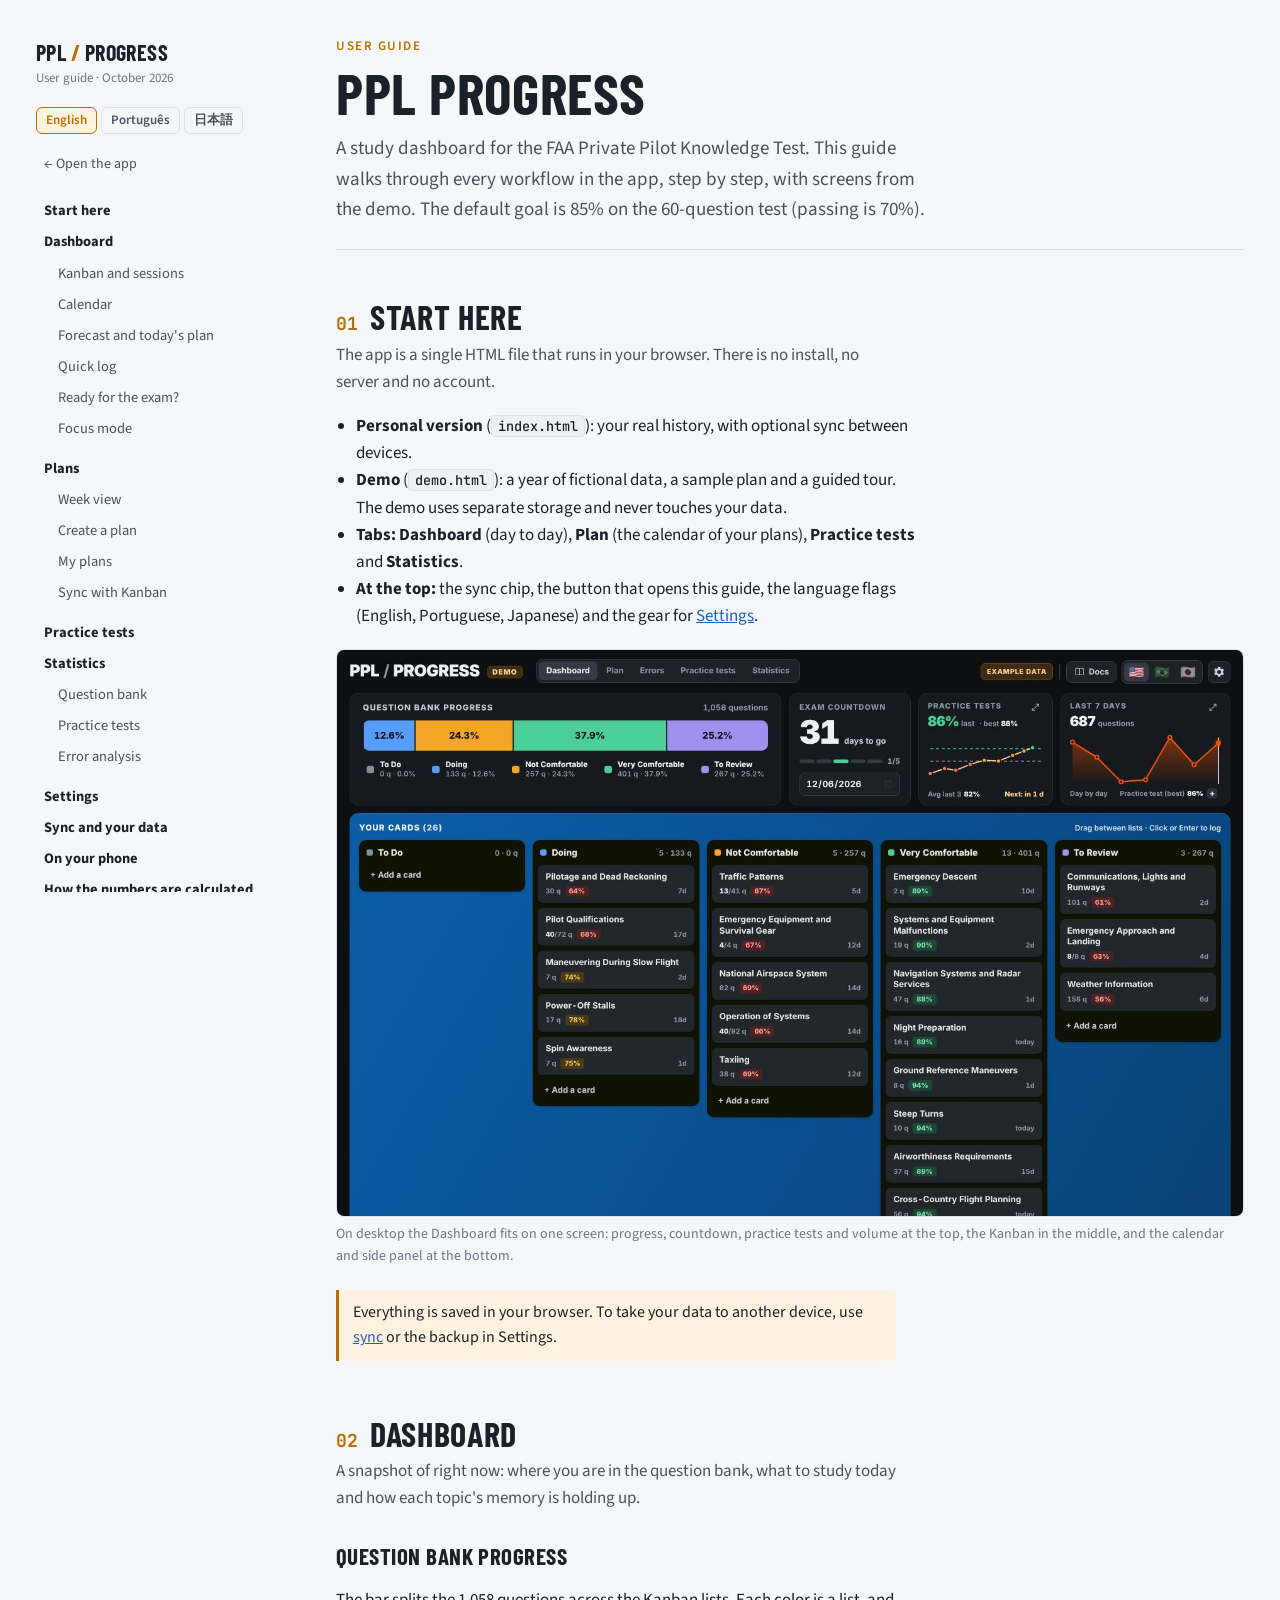
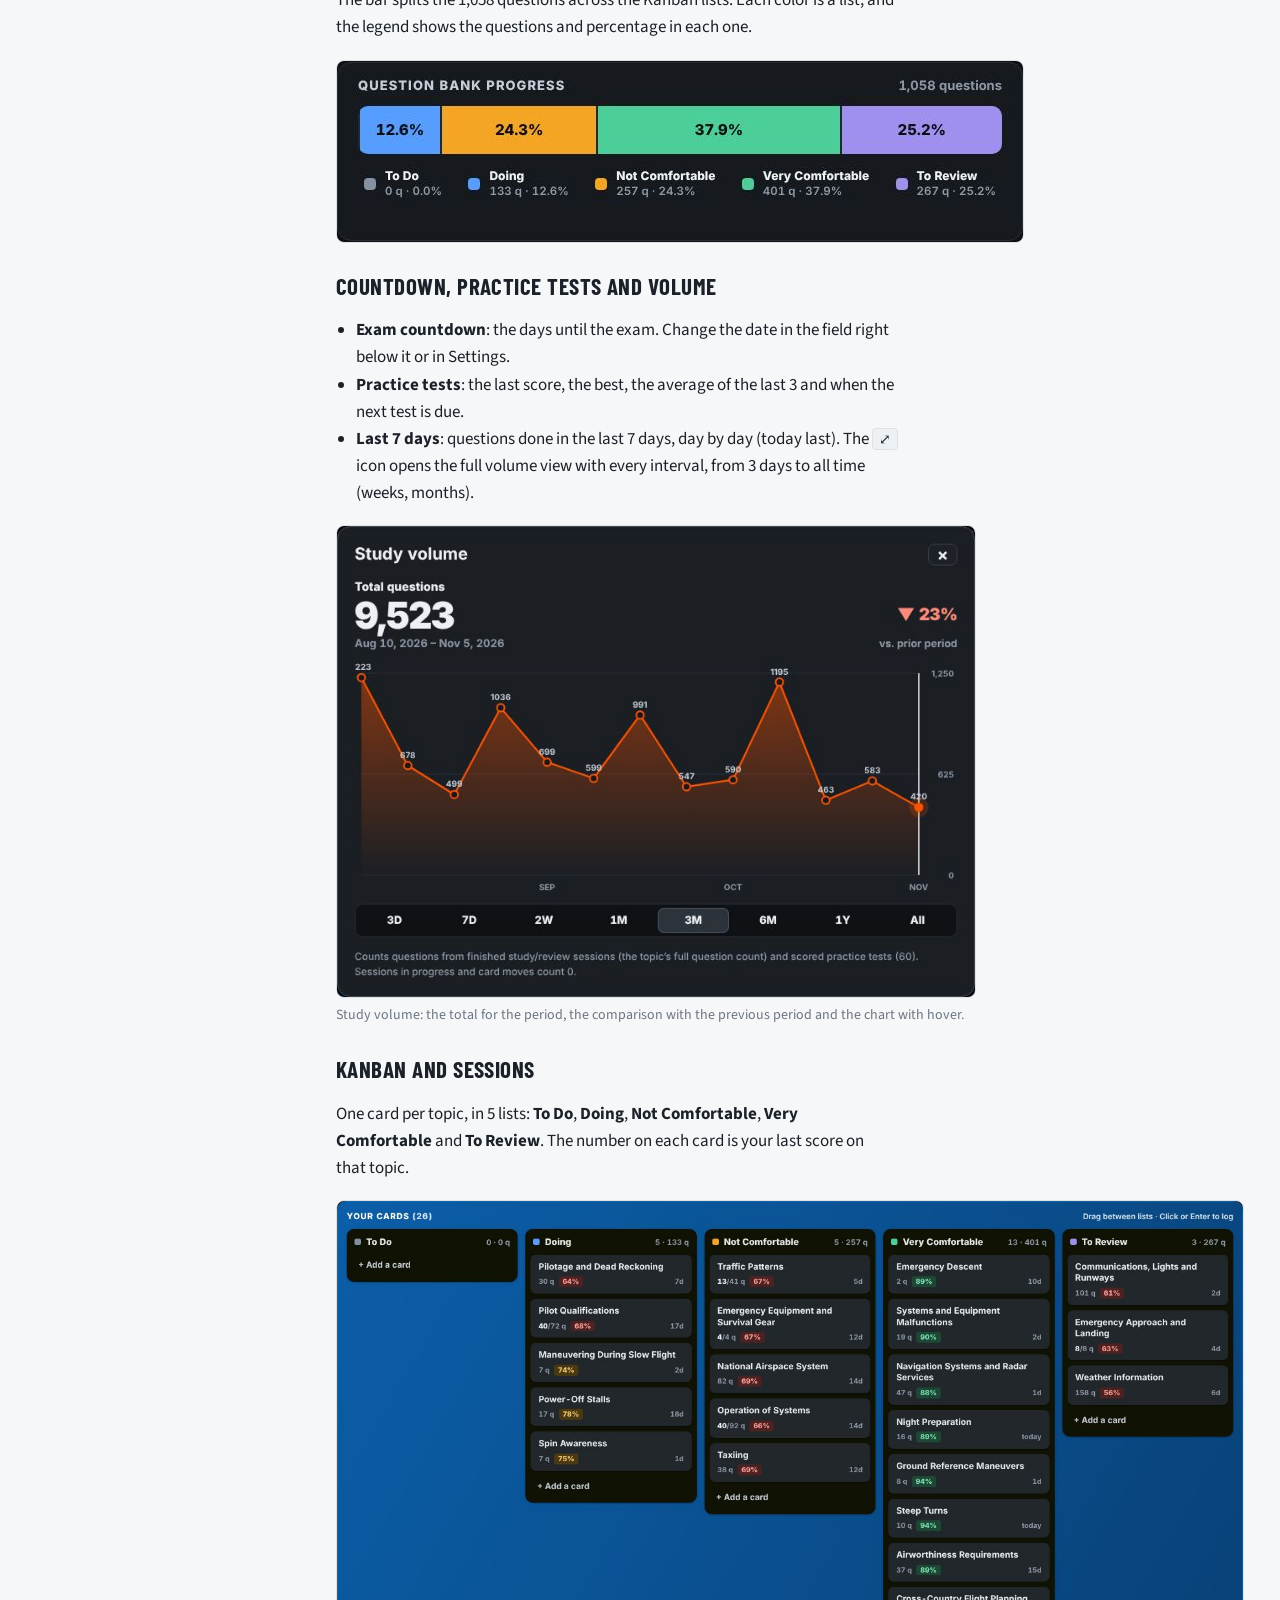
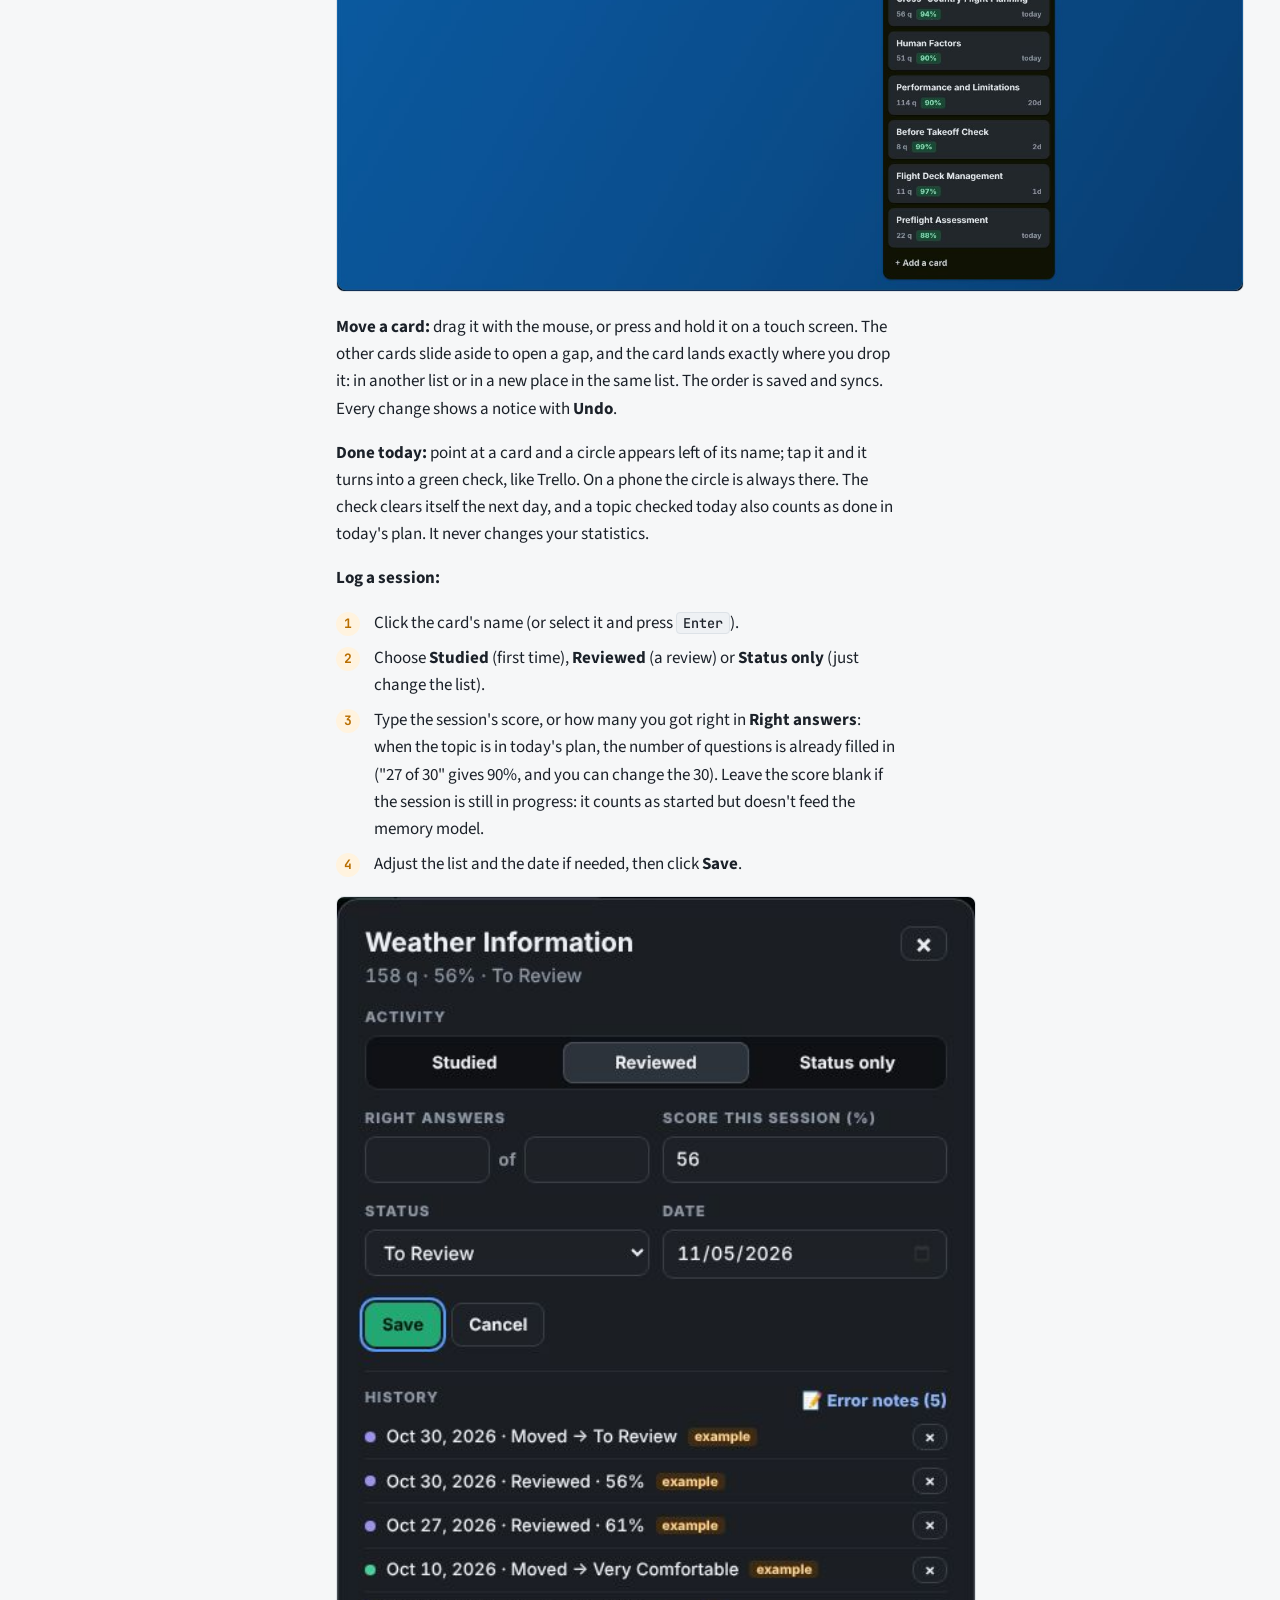
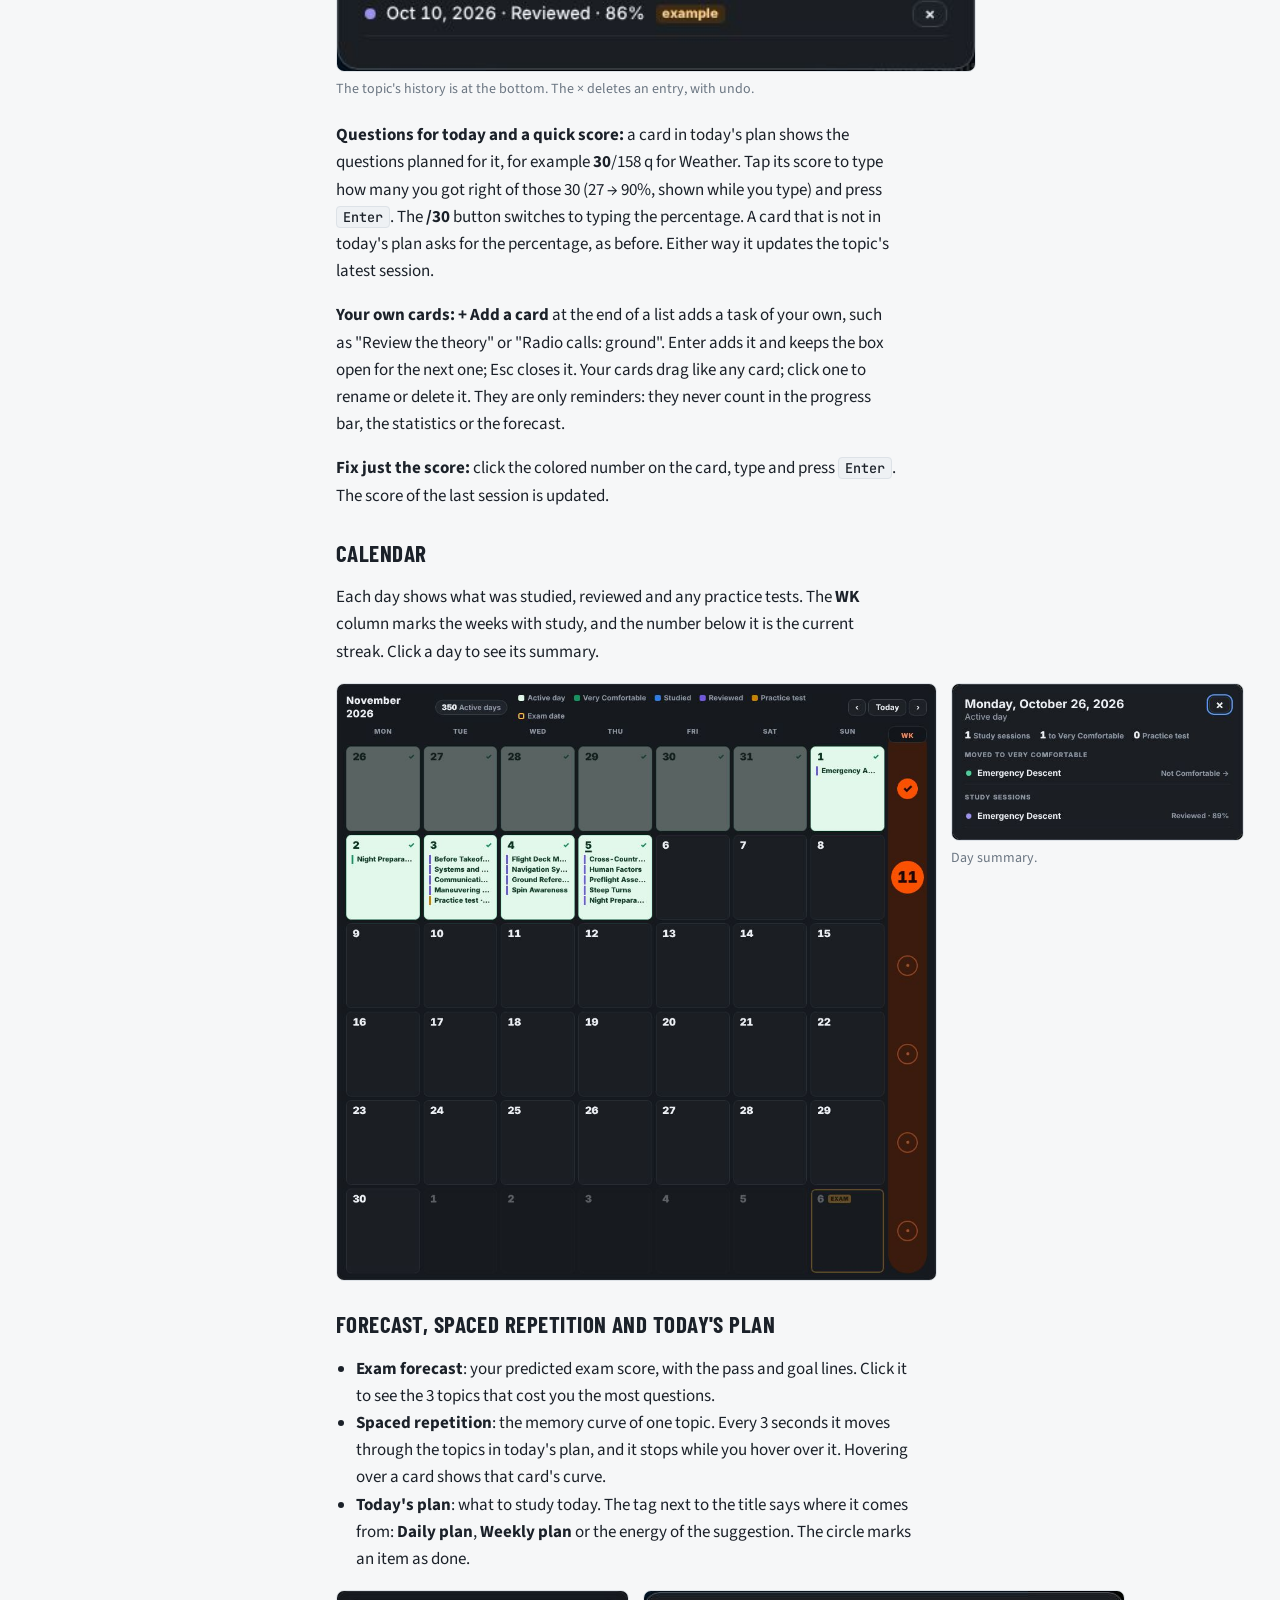
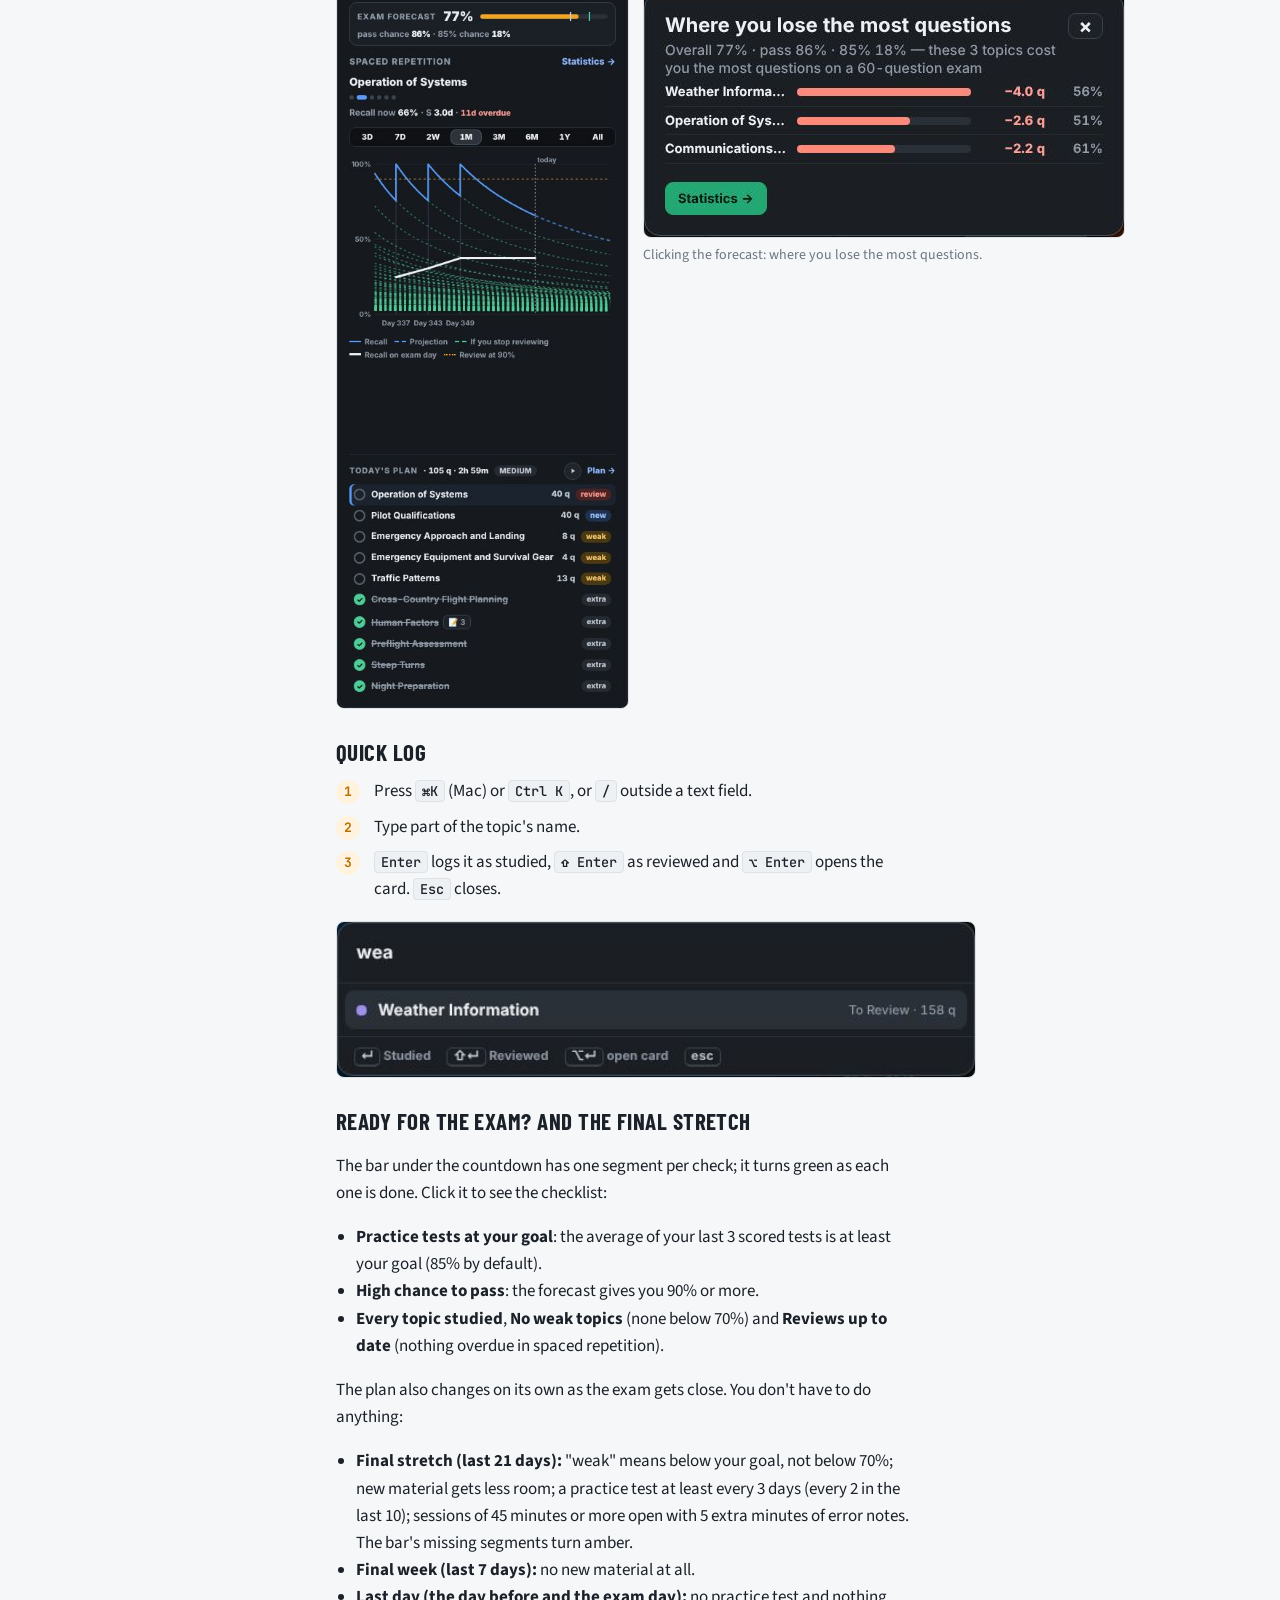
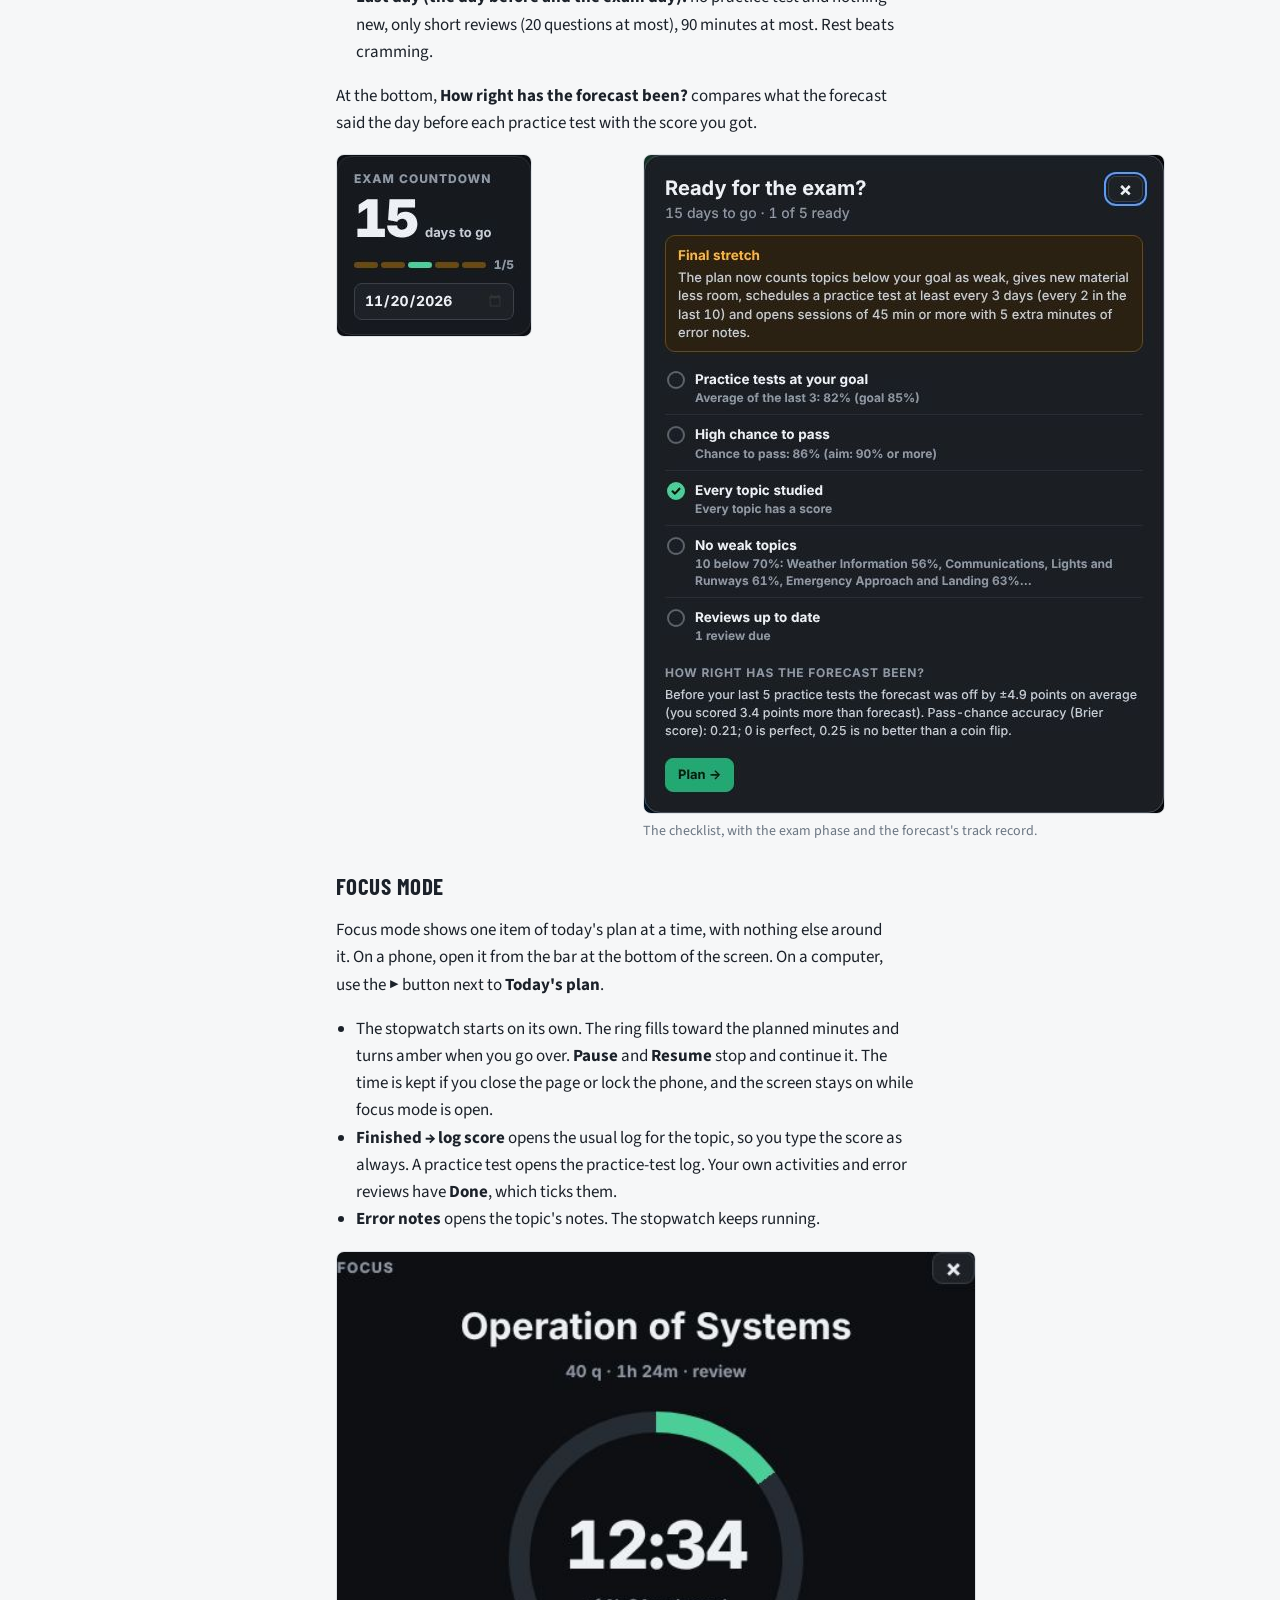
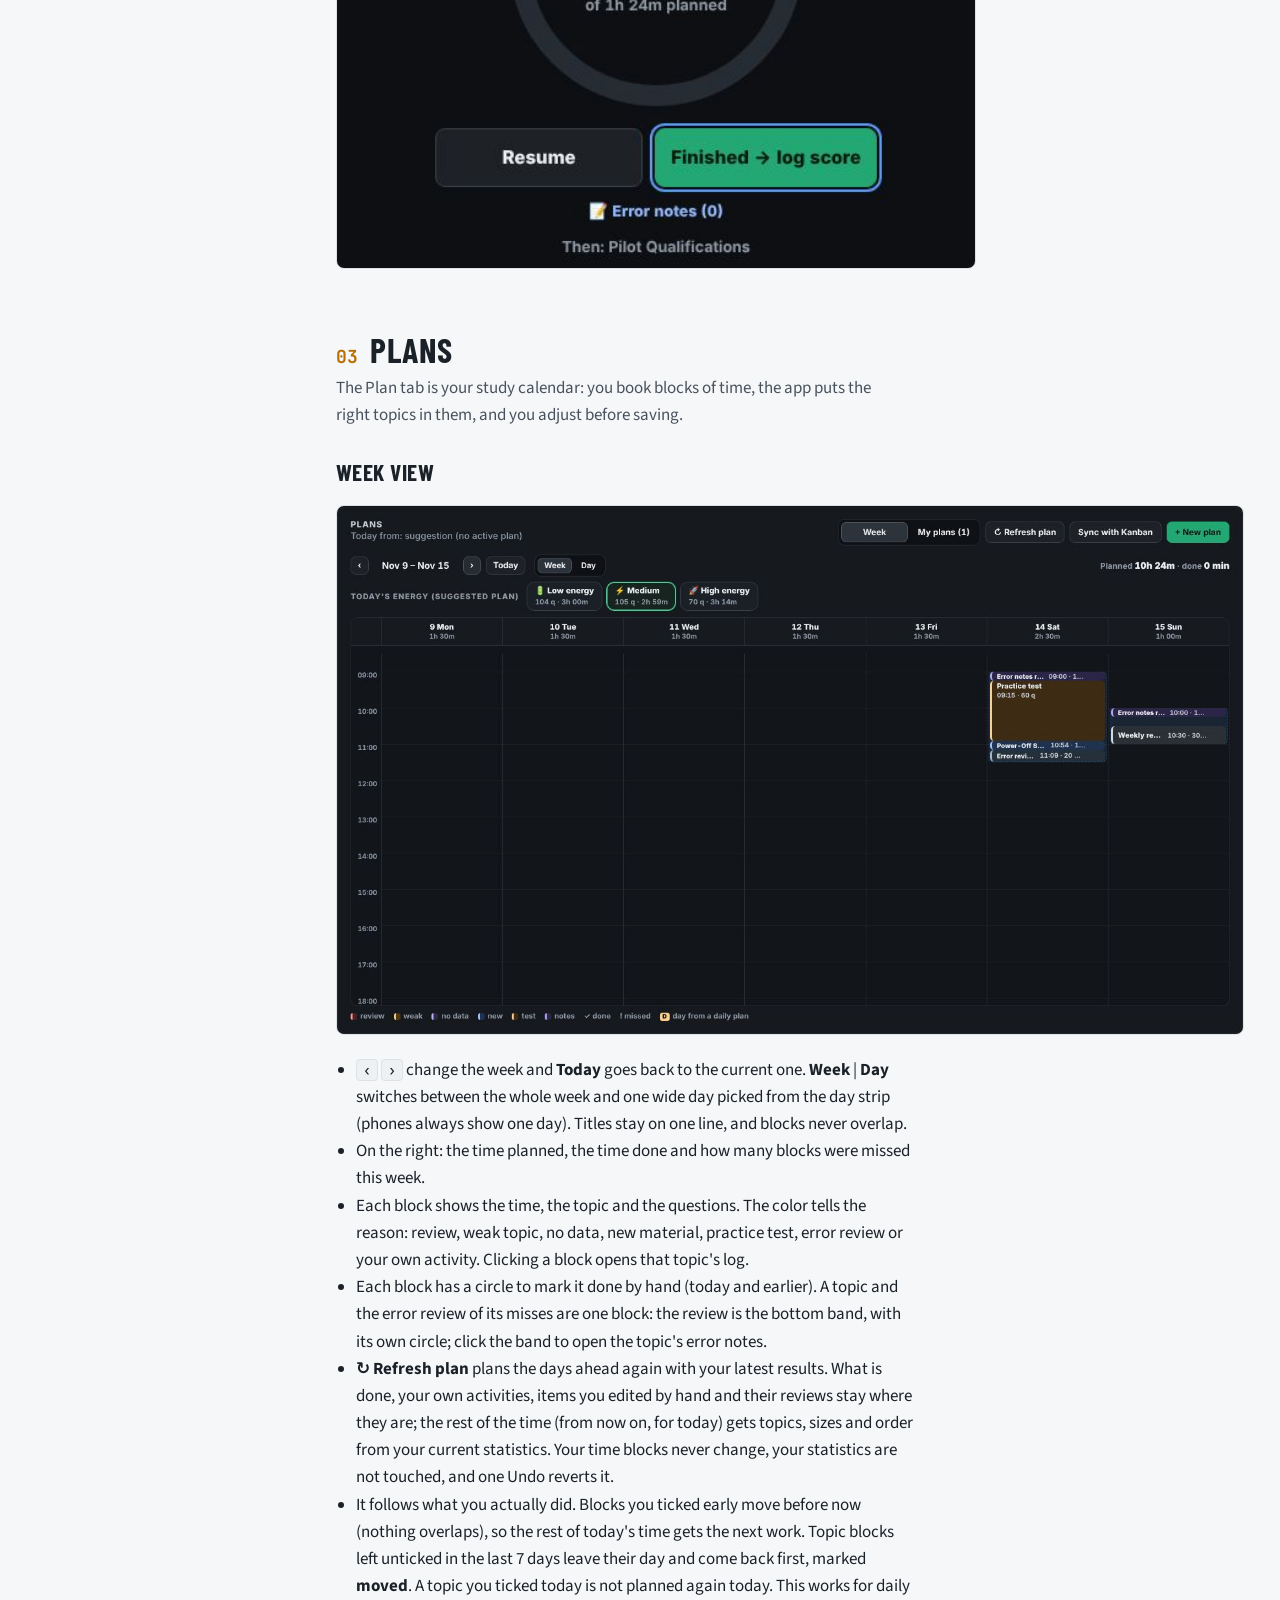
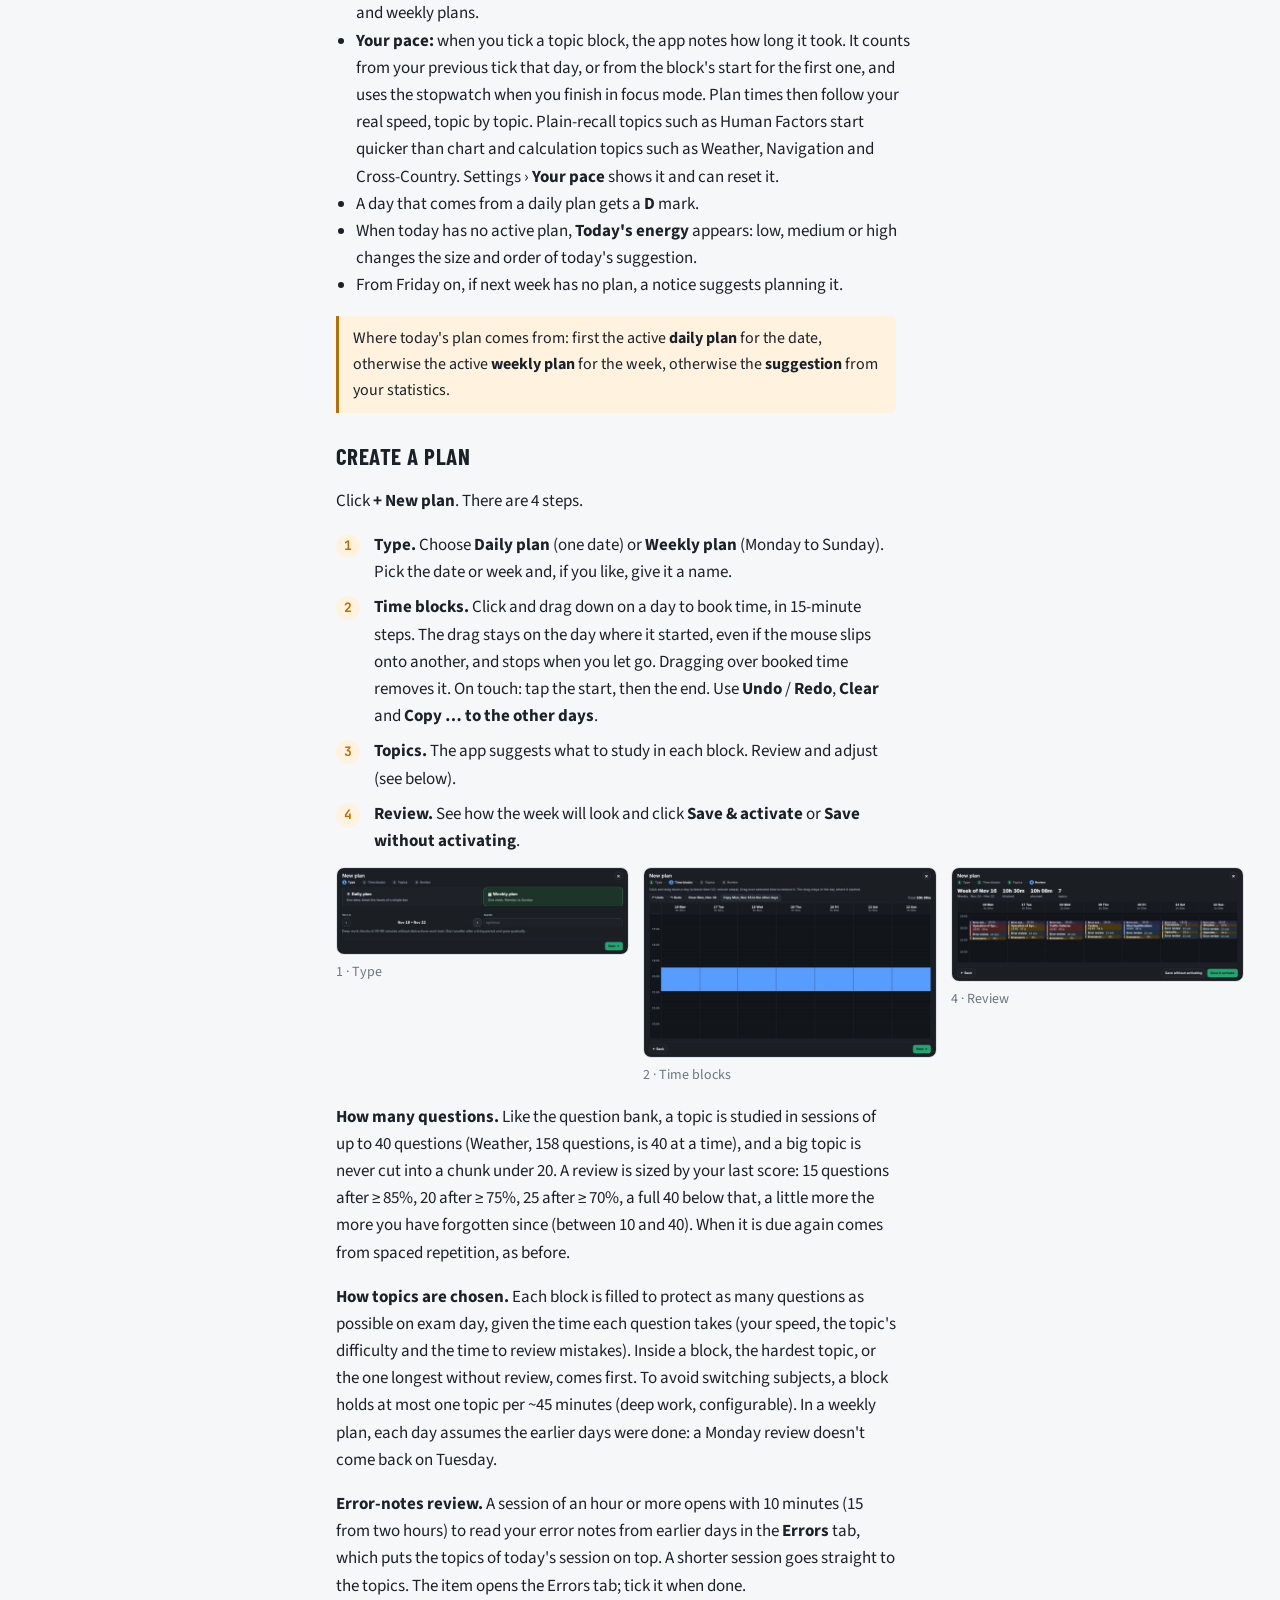
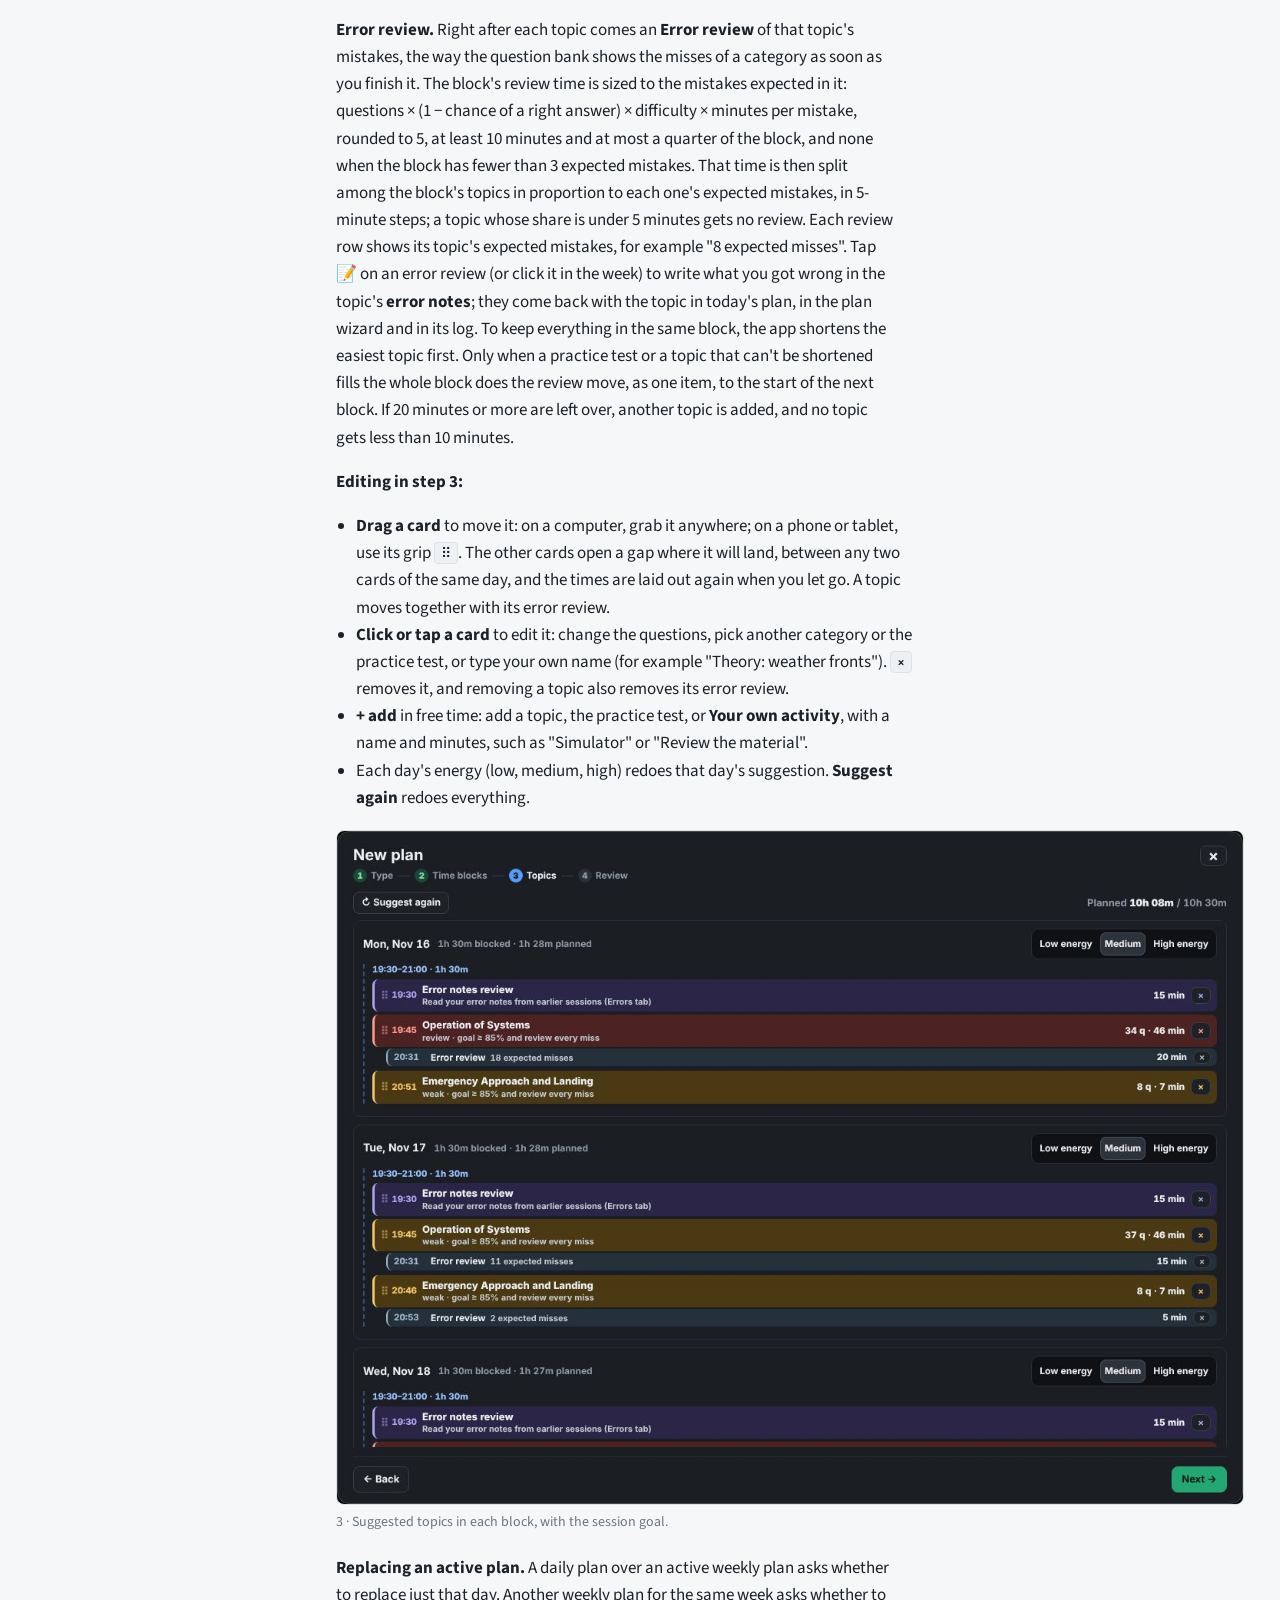
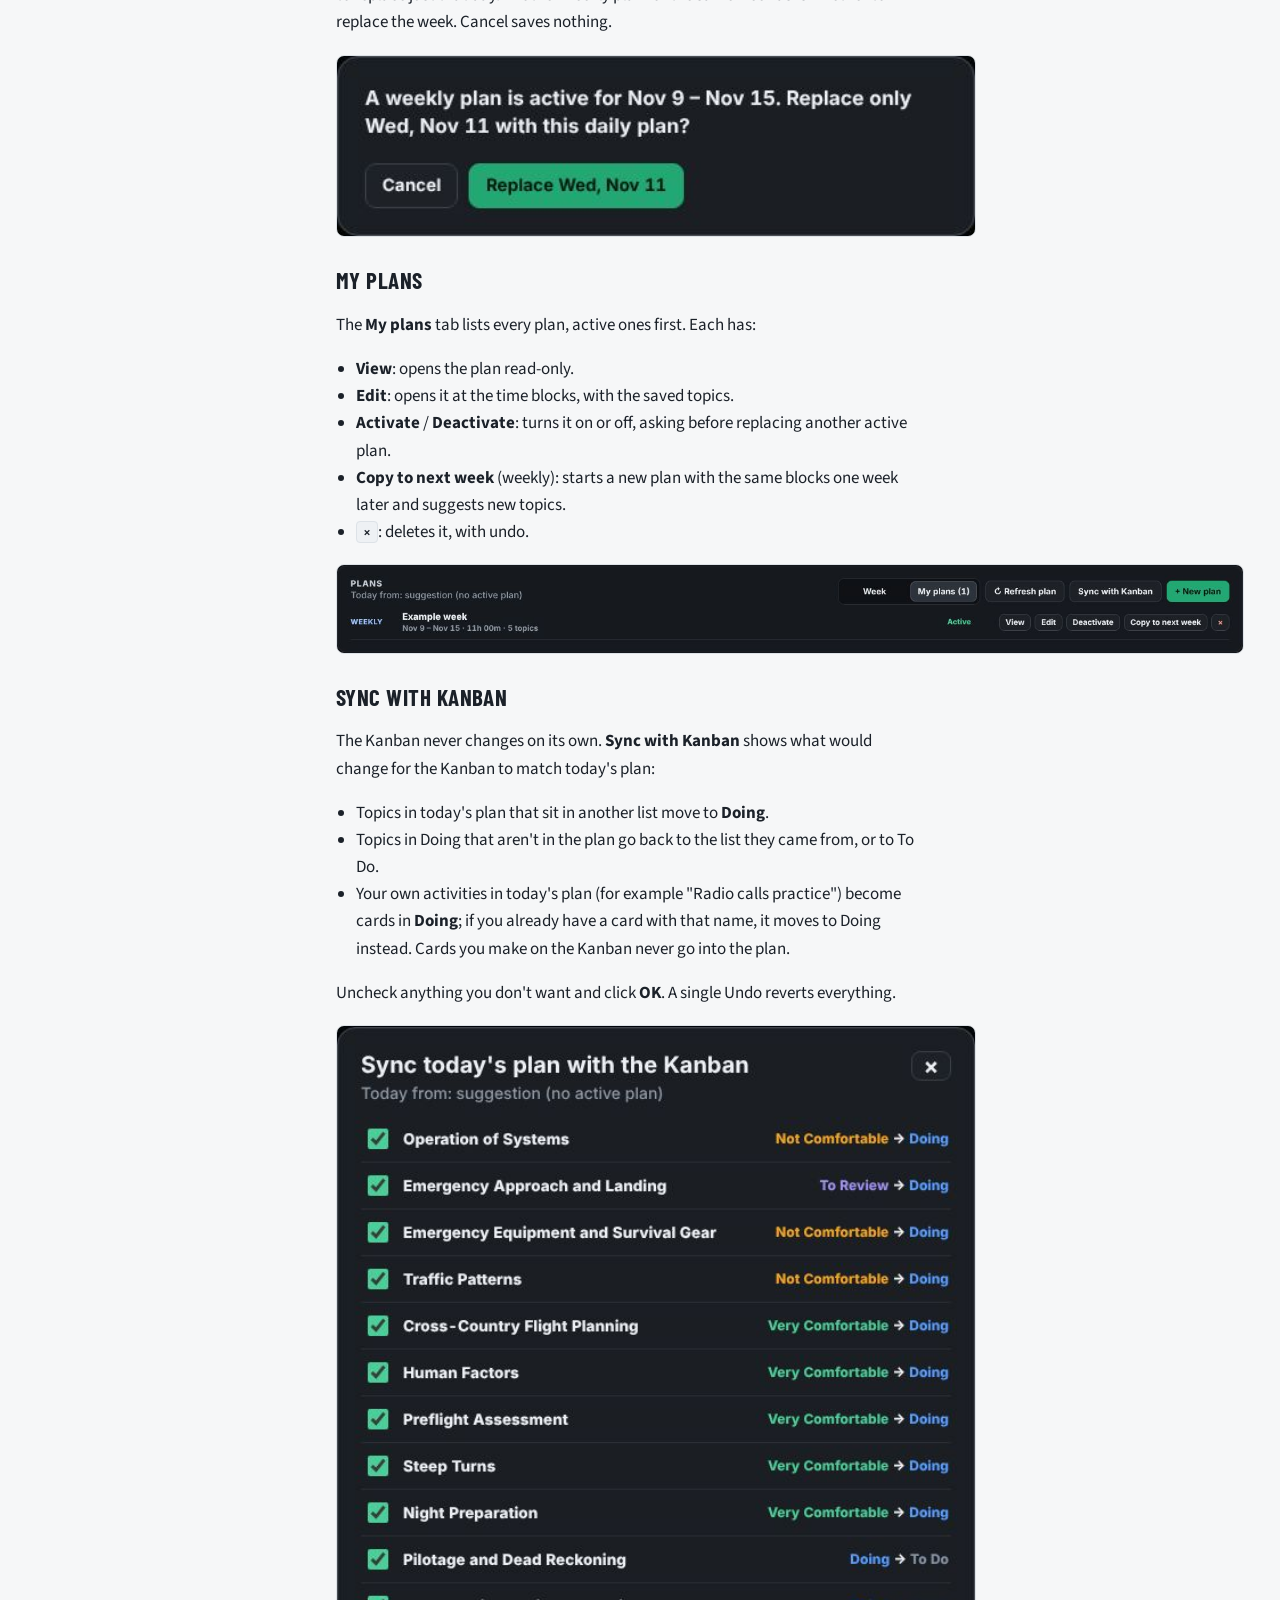
==== commit 4f7cf3a0: "Dashboard volume card: the last 7 days, day by day (today last), with their total; the expanded view" ====
--- a/docs/index.html
+++ b/docs/index.html
@@ -199,7 +199,7 @@
   <ul>
     <li><span class="ui">Exam countdown</span>: the days until the exam. Change the date in the field right below it or in Settings.</li>
     <li><span class="ui">Practice tests</span>: the last score, the best, the average of the last 3 and when the next test is due.</li>
-    <li><span class="ui">This week</span>: questions done this week, with the last 12 weeks. The <kbd>⤢</kbd> icon opens the full volume view, with intervals from 3 days to all time.</li>
+    <li><span class="ui">Last 7 days</span>: questions done in the last 7 days, day by day (today last). The <kbd>⤢</kbd> icon opens the full volume view with every interval, from 3 days to all time (weeks, months).</li>
   </ul>
   <figure class="mid"><img src="img/en/volume.jpg" alt="Study volume dialog" loading="lazy"><figcaption>Study volume: the total for the period, the comparison with the previous period and the chart with hover.</figcaption></figure>
 
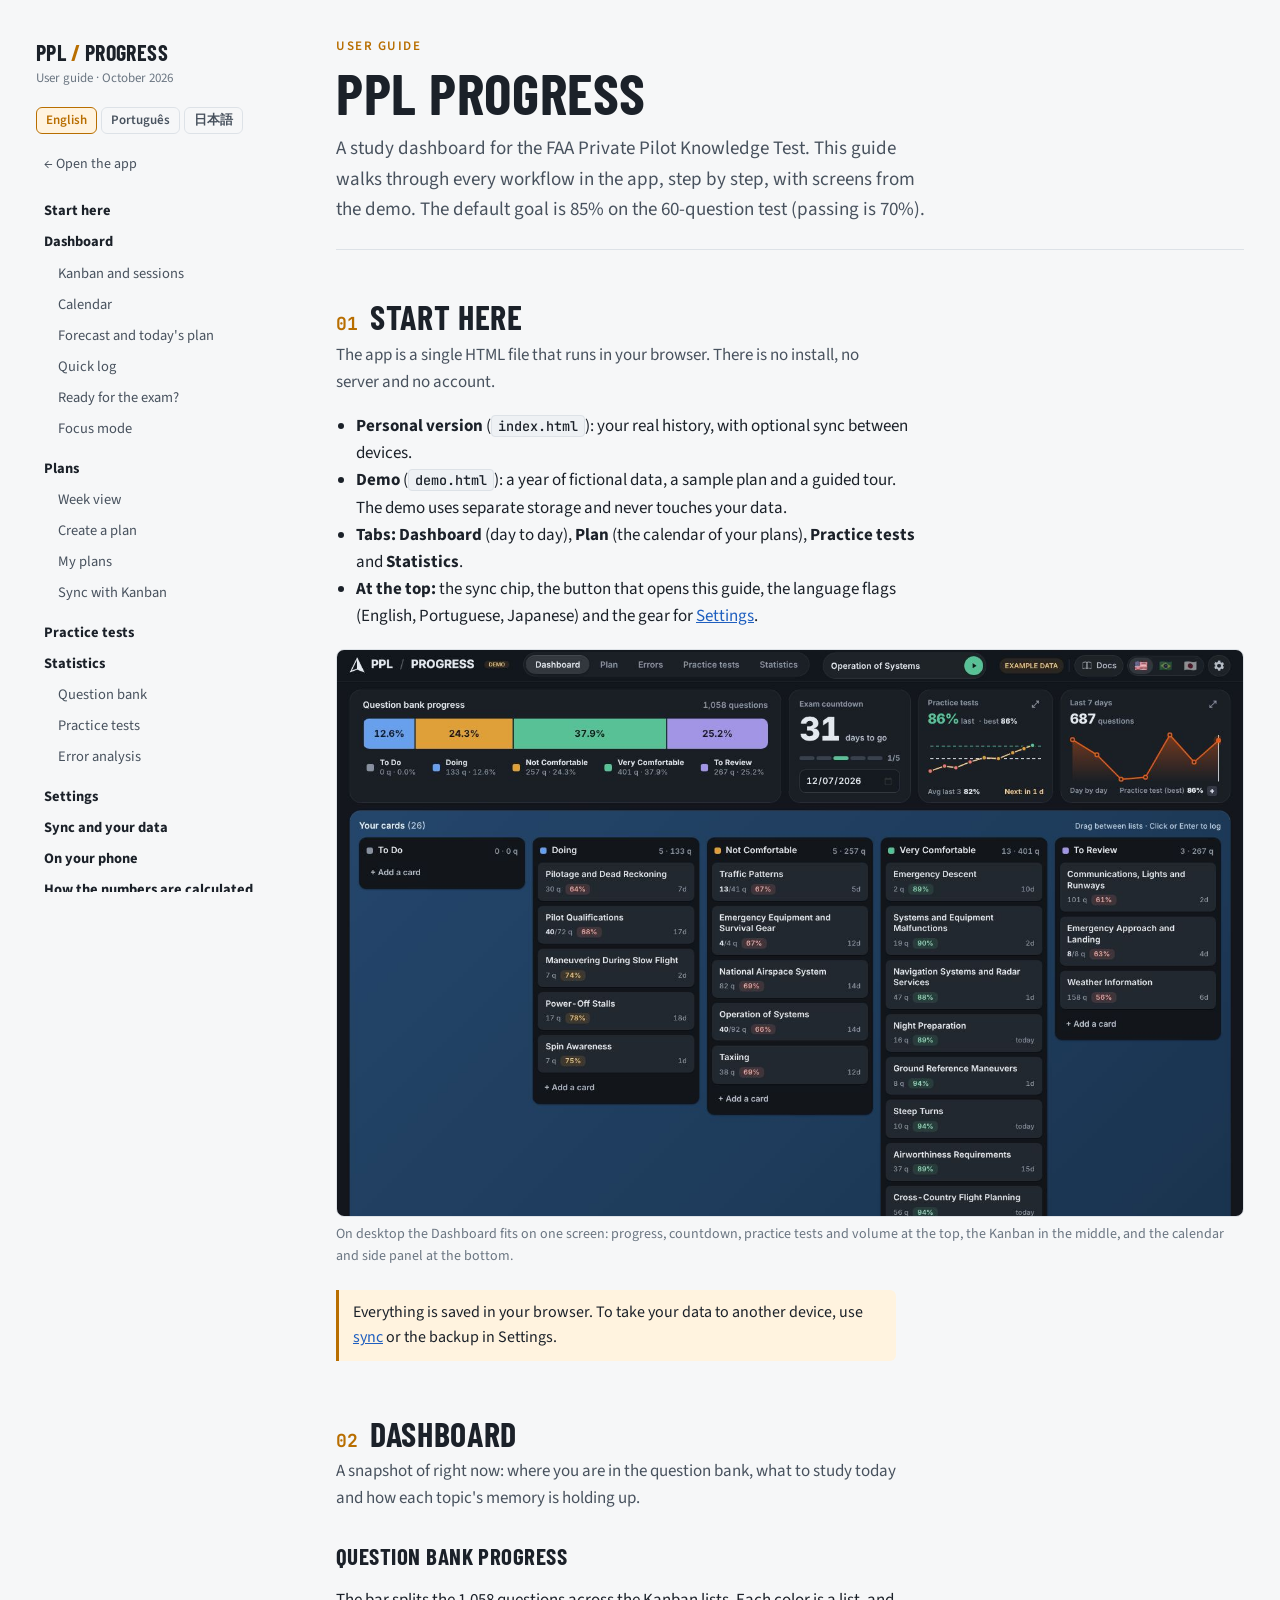
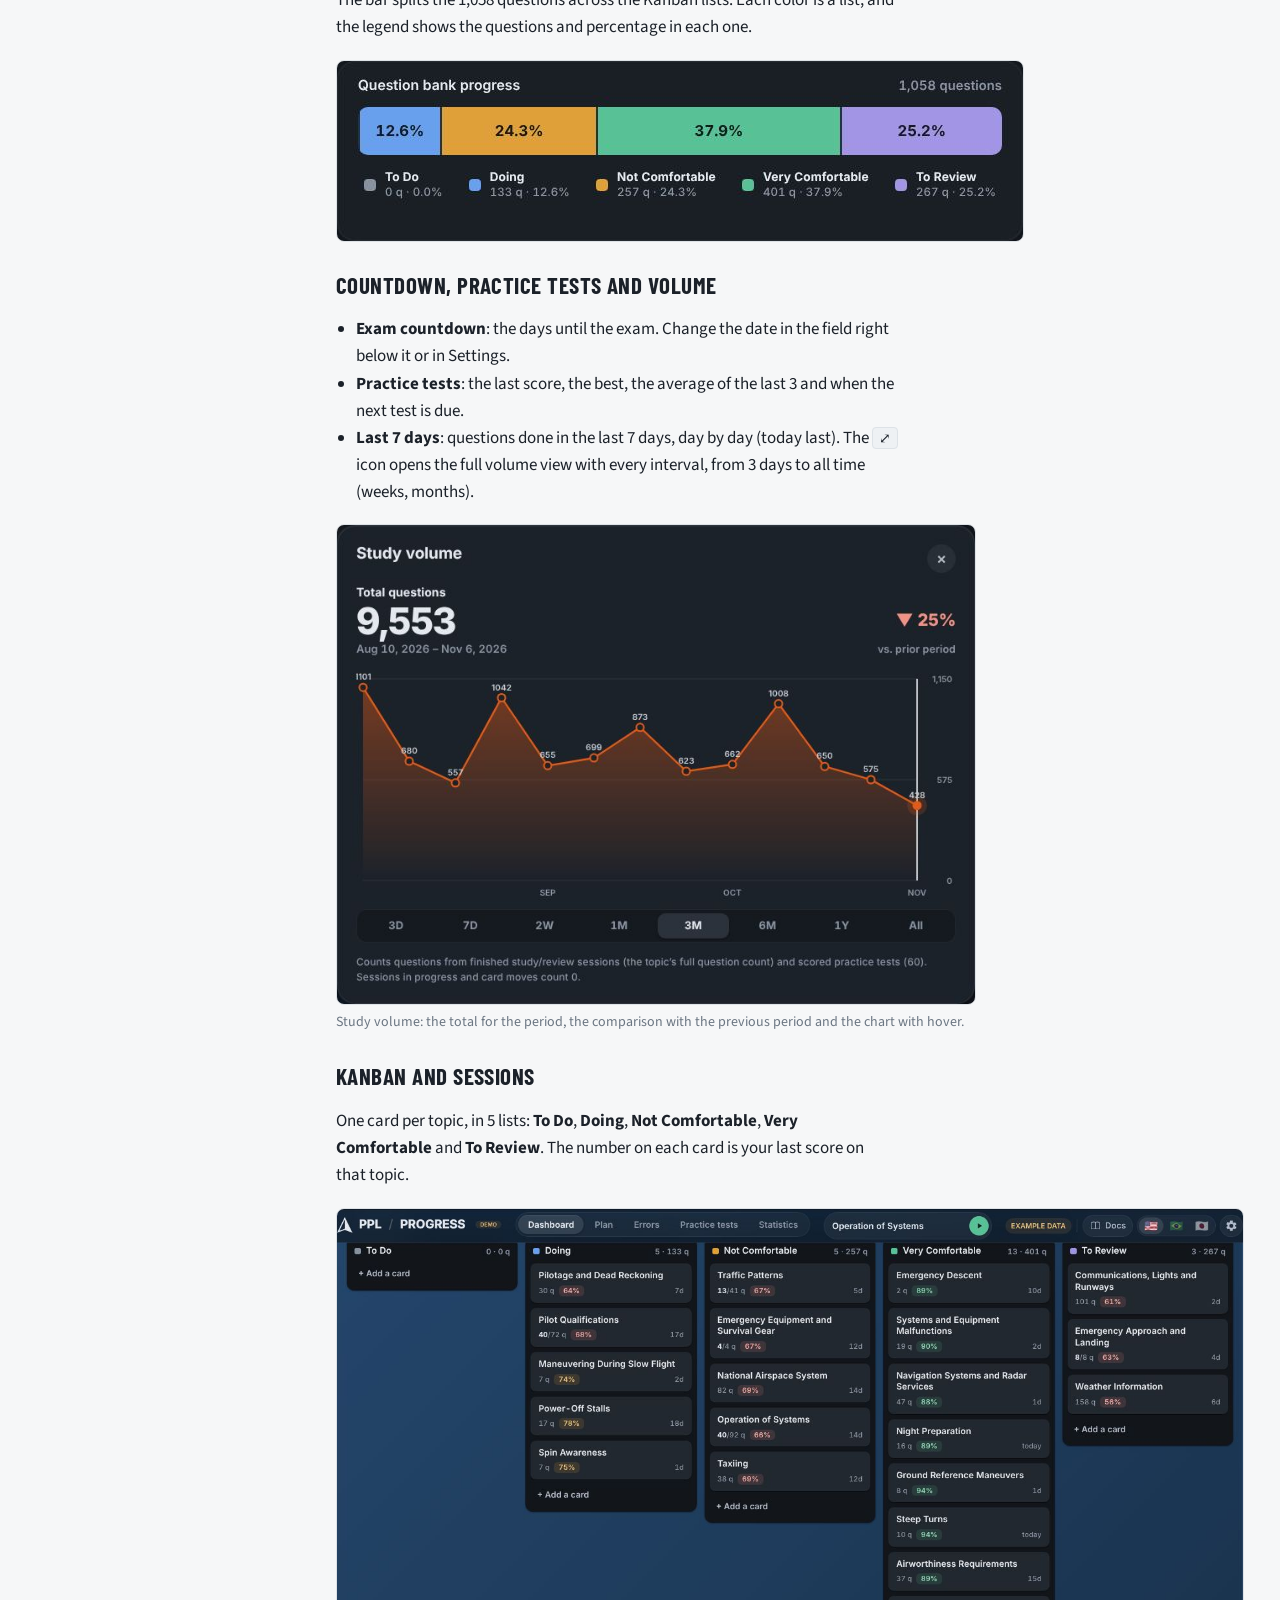
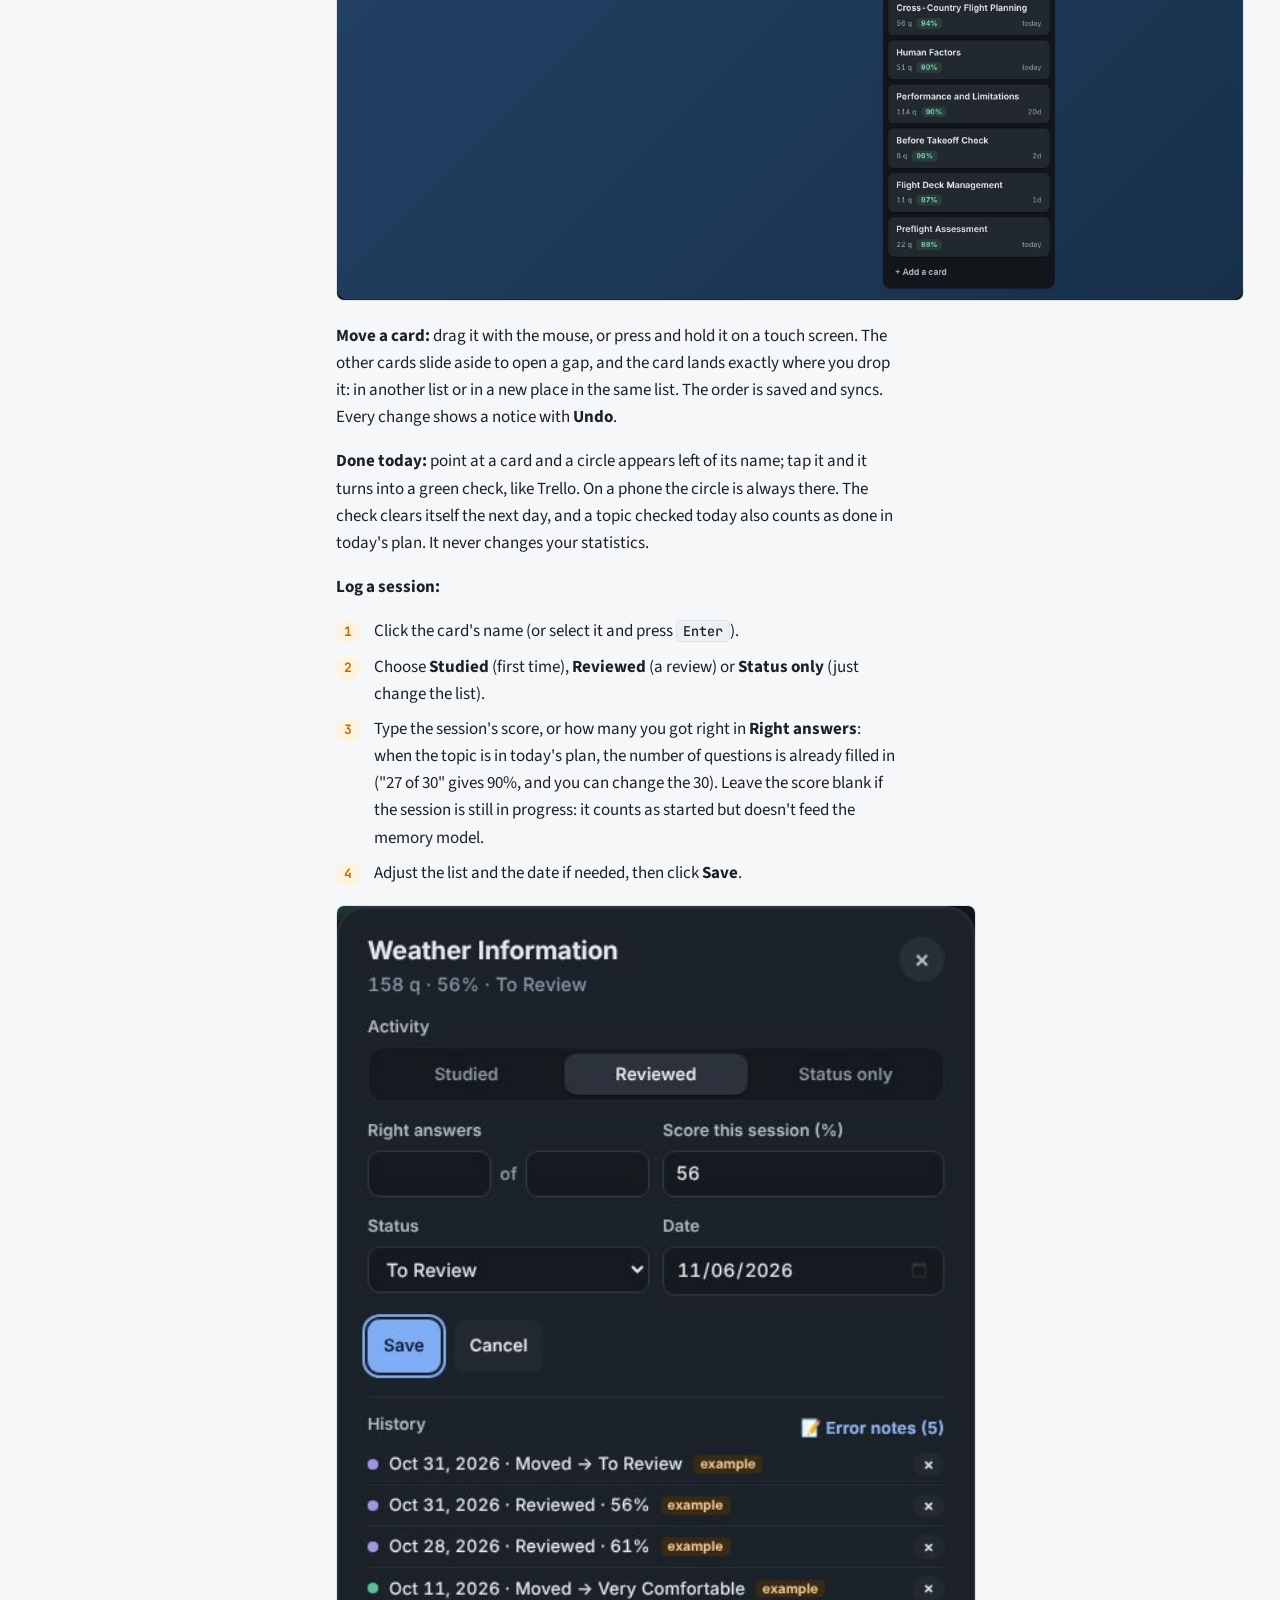
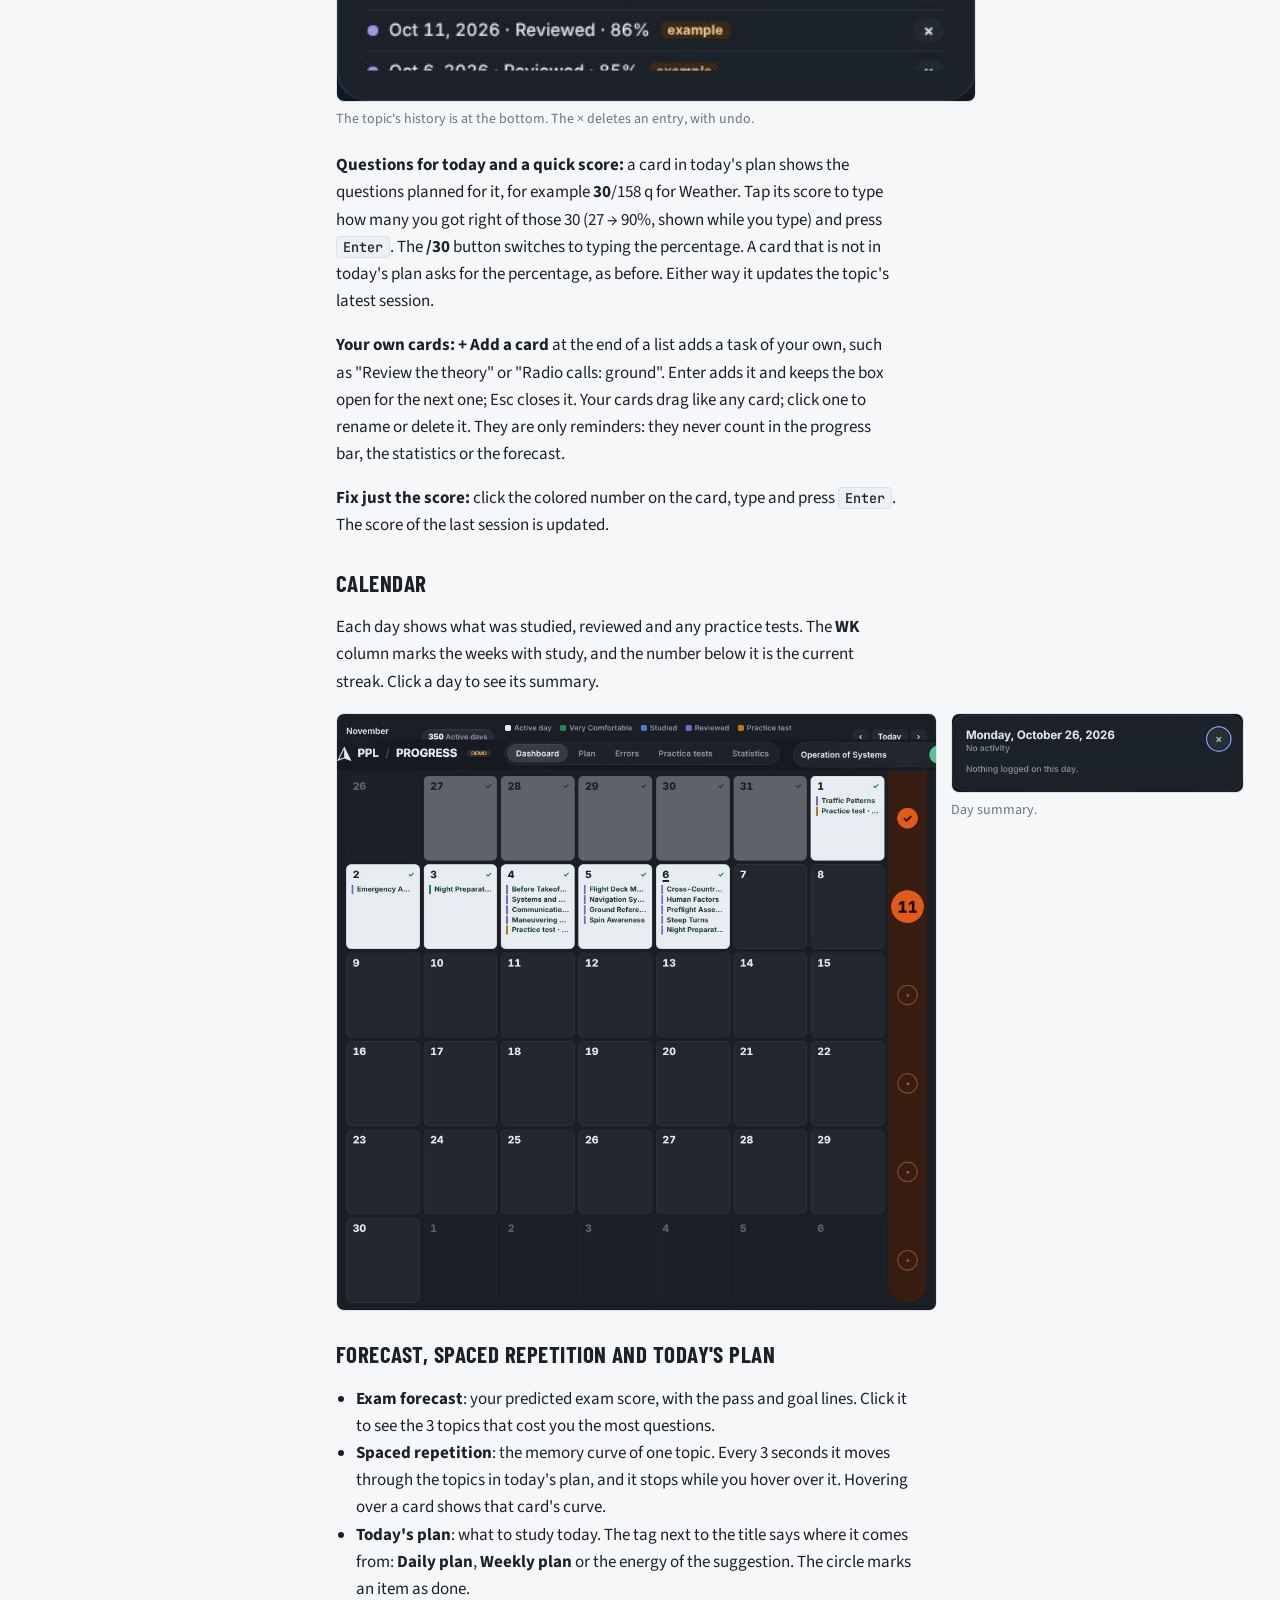
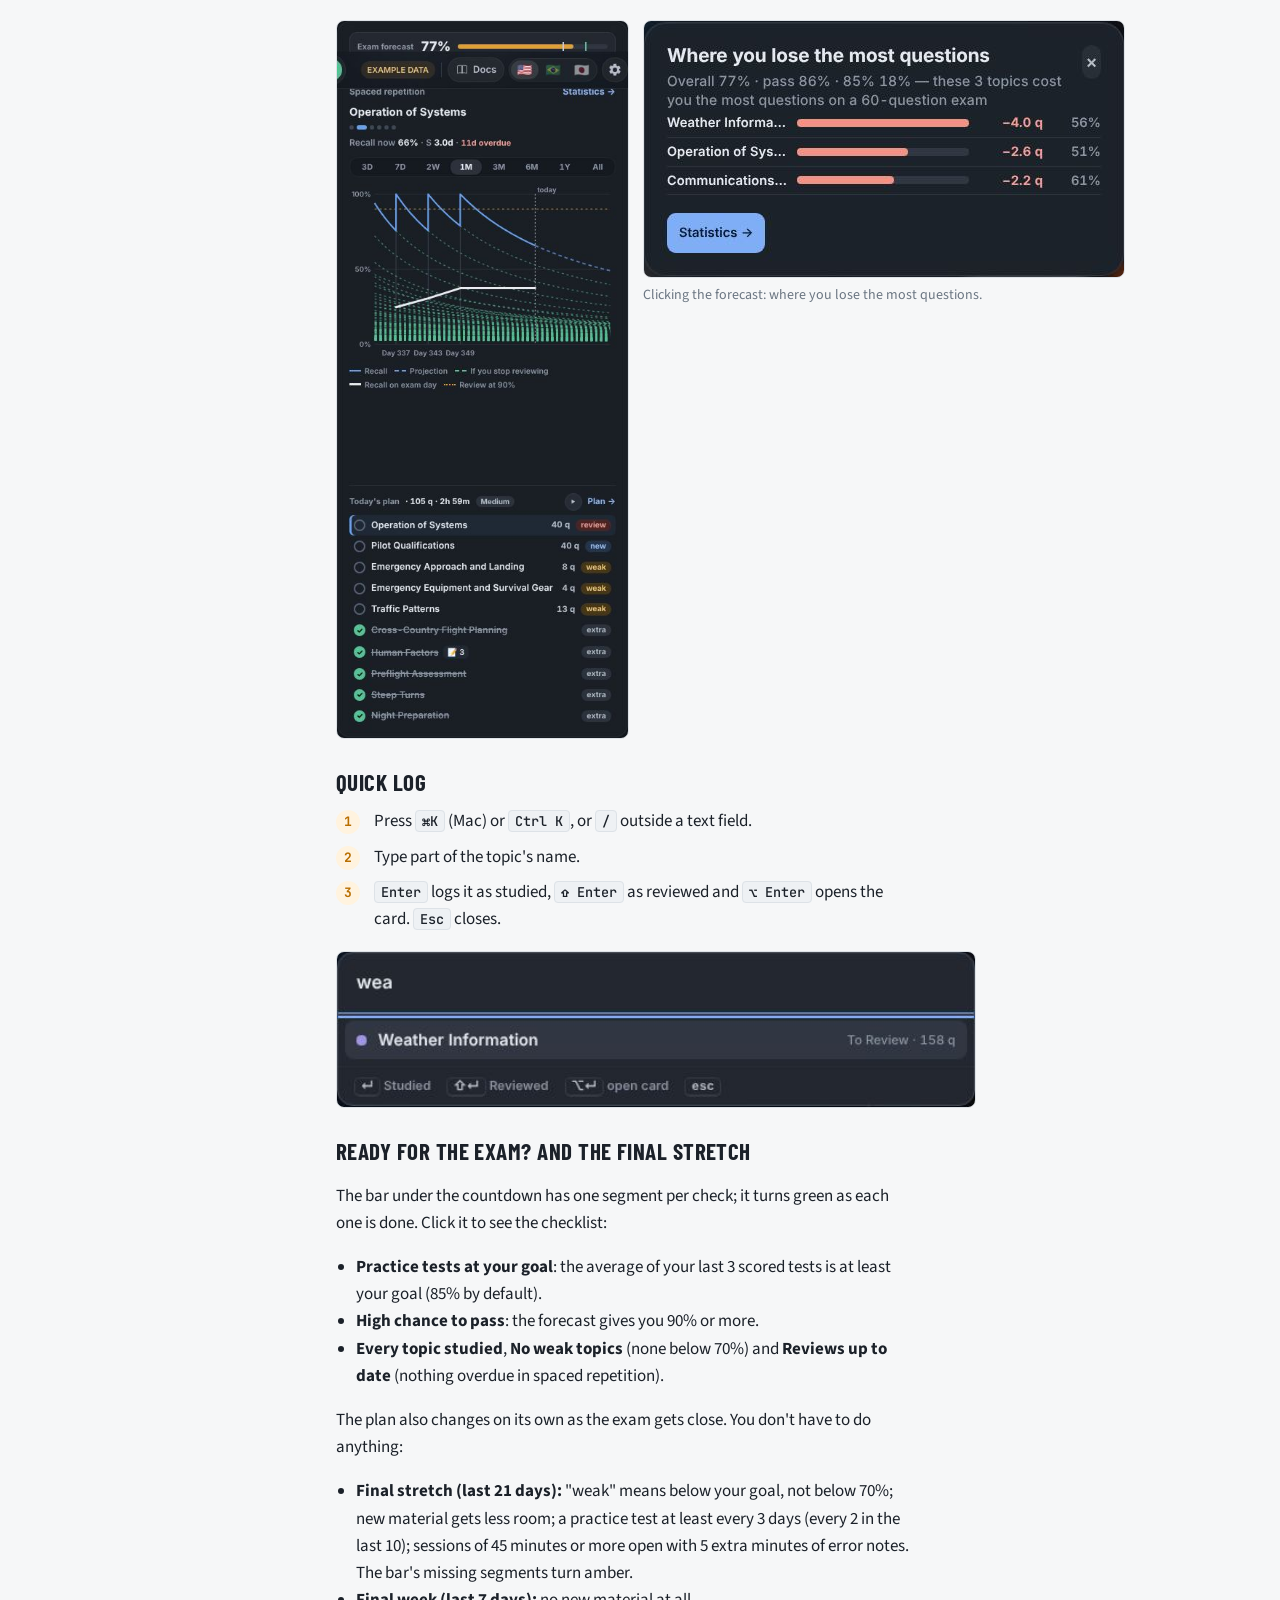
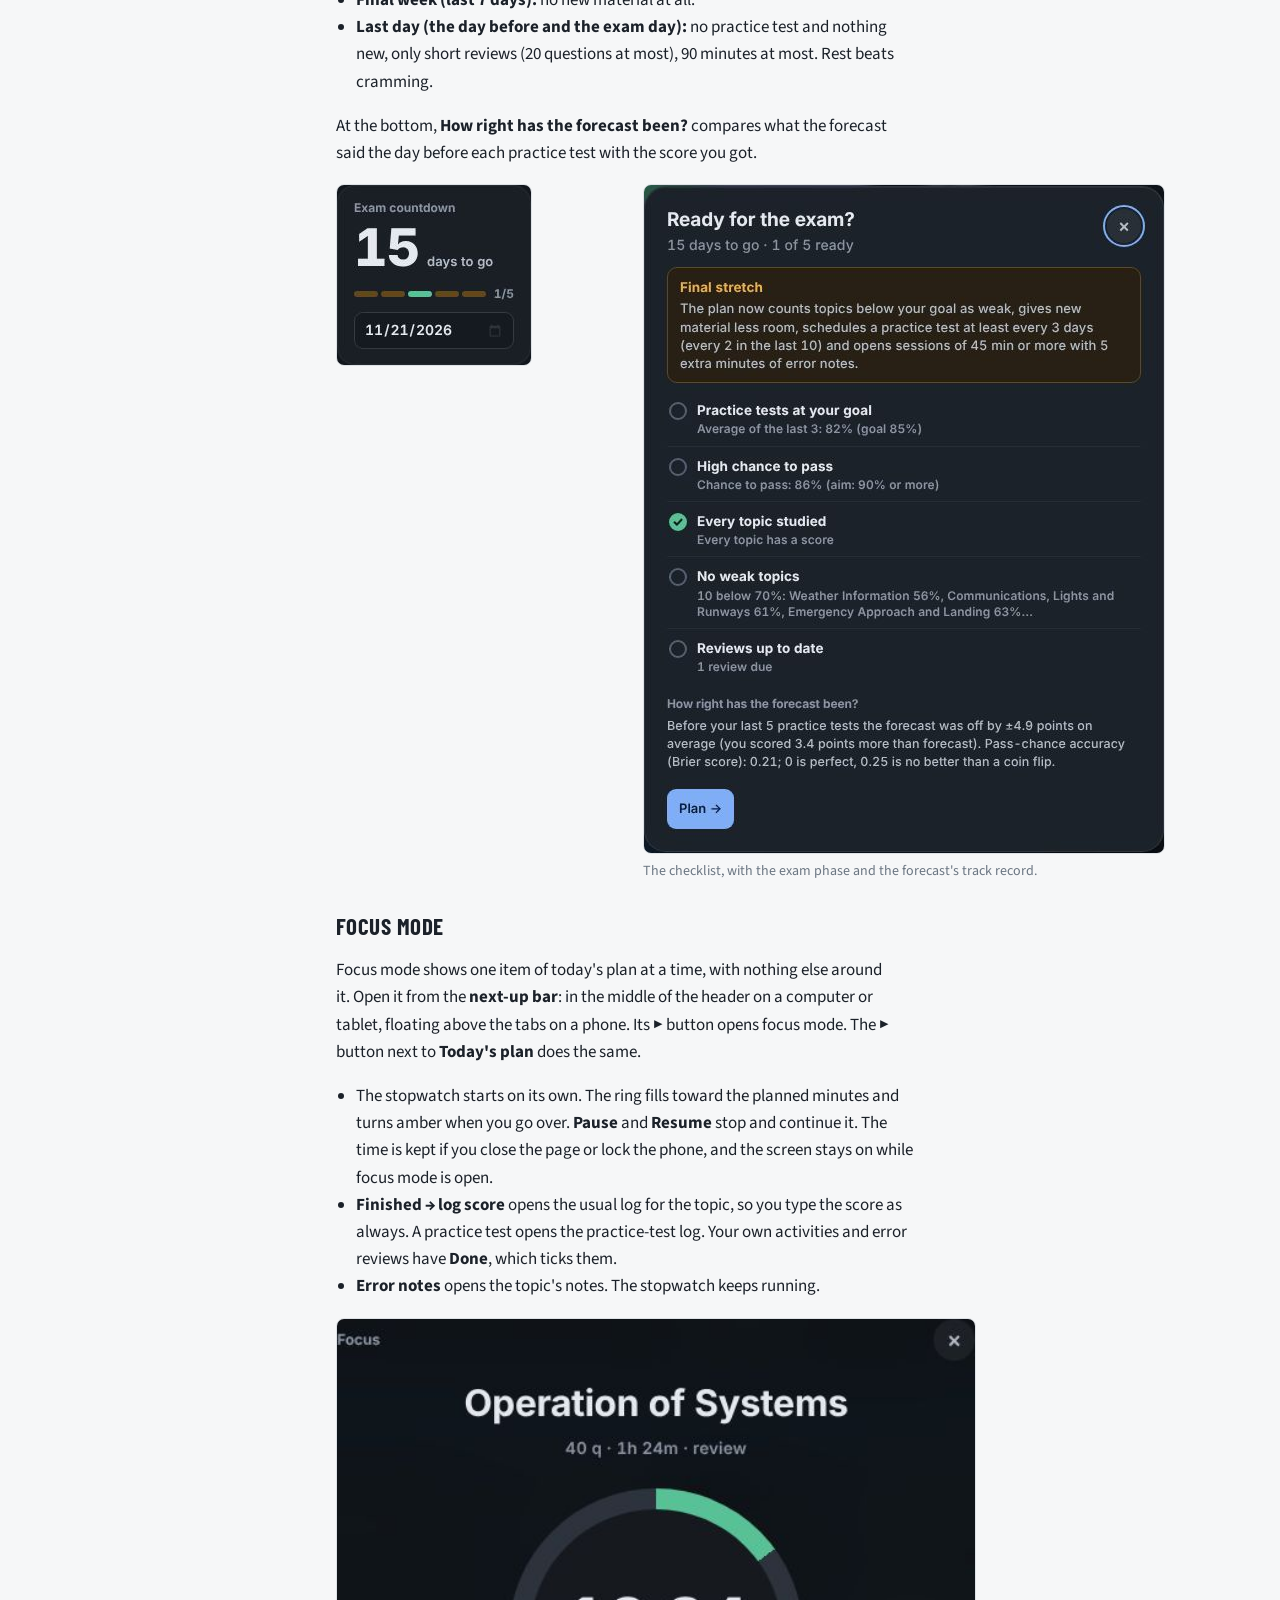
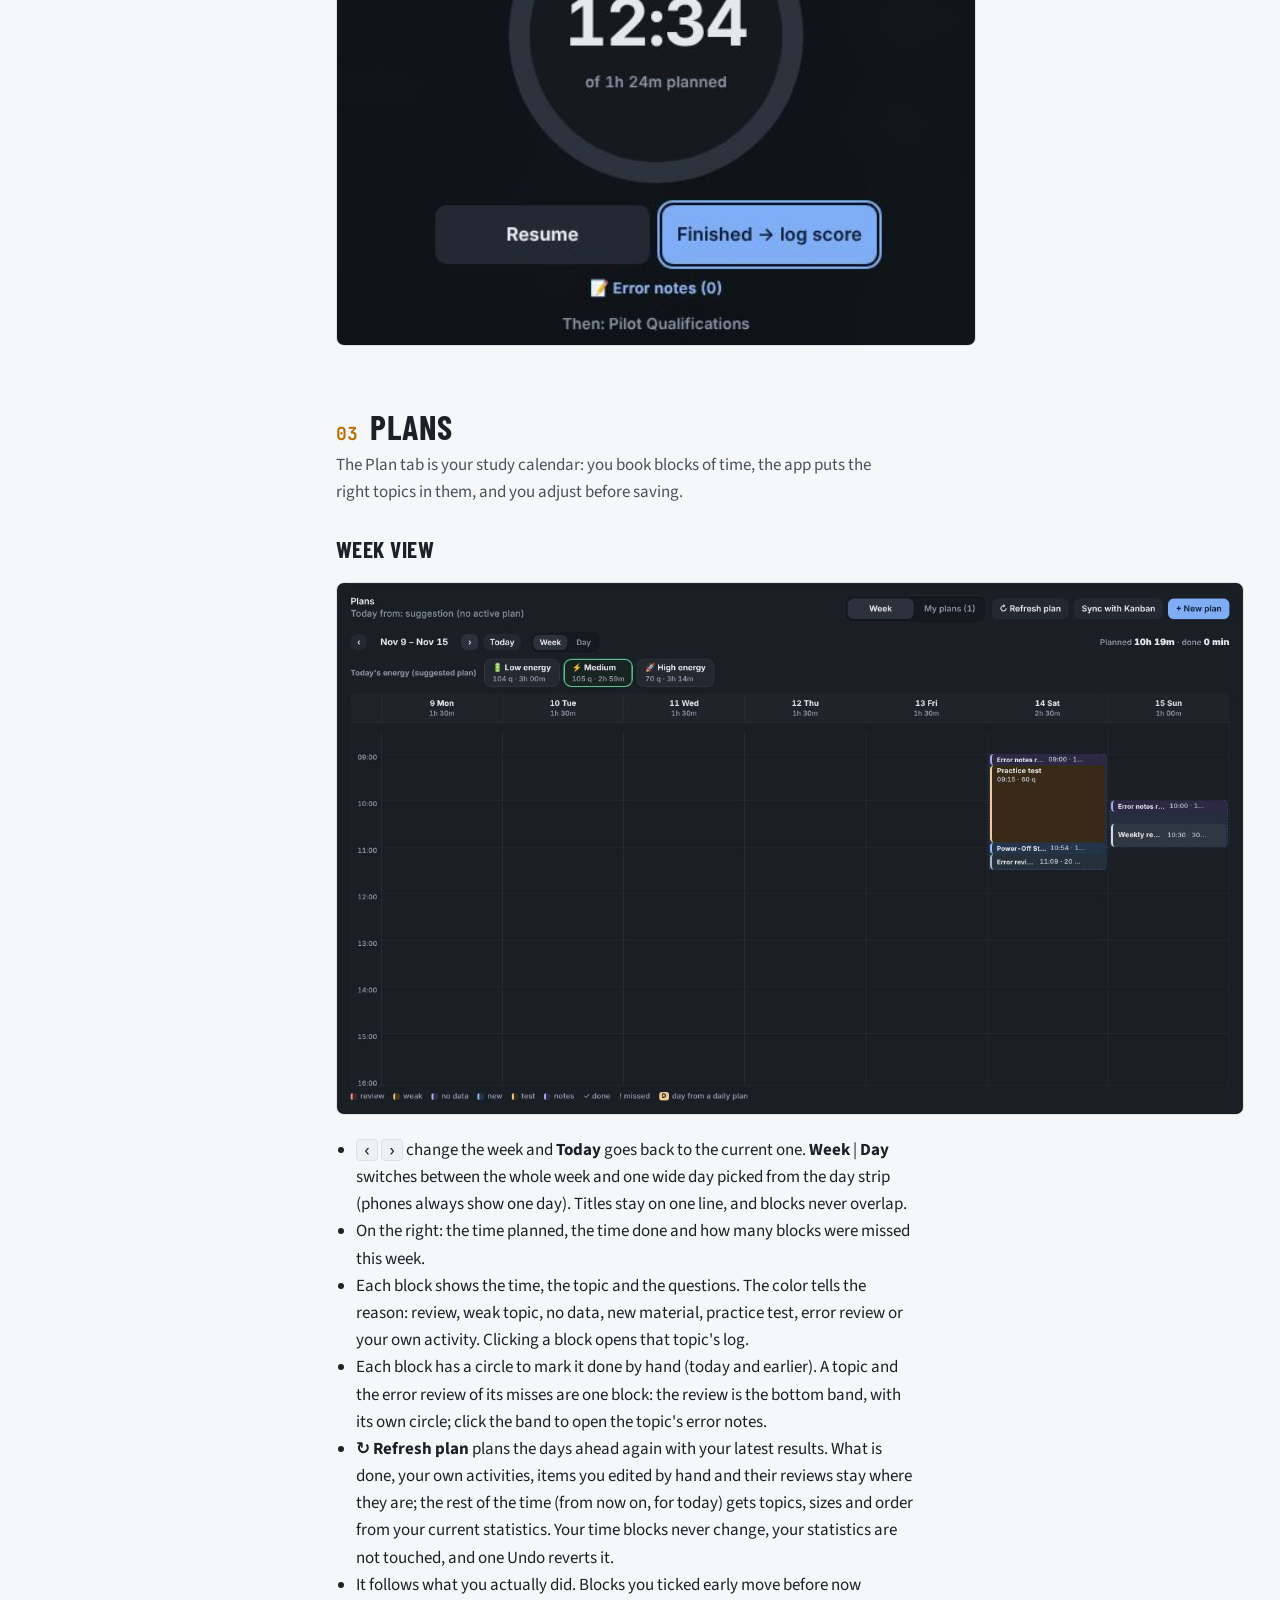
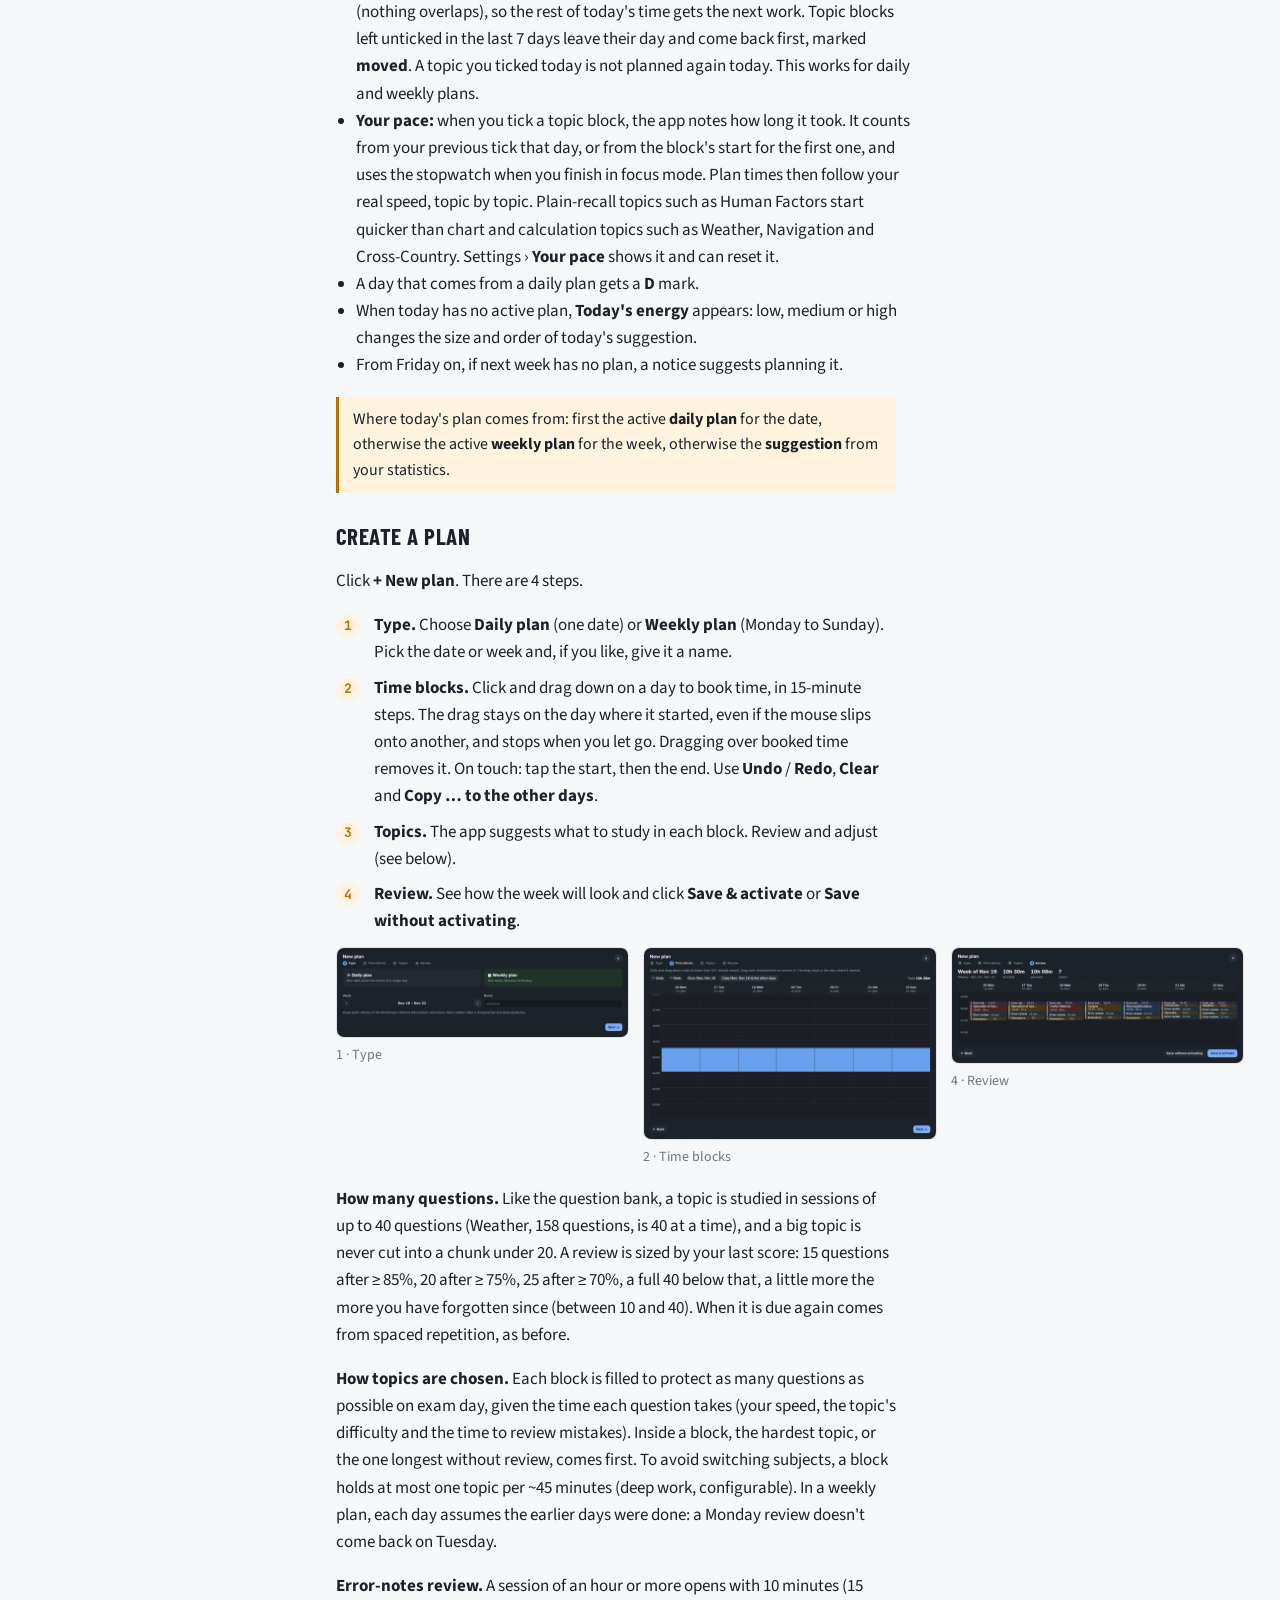
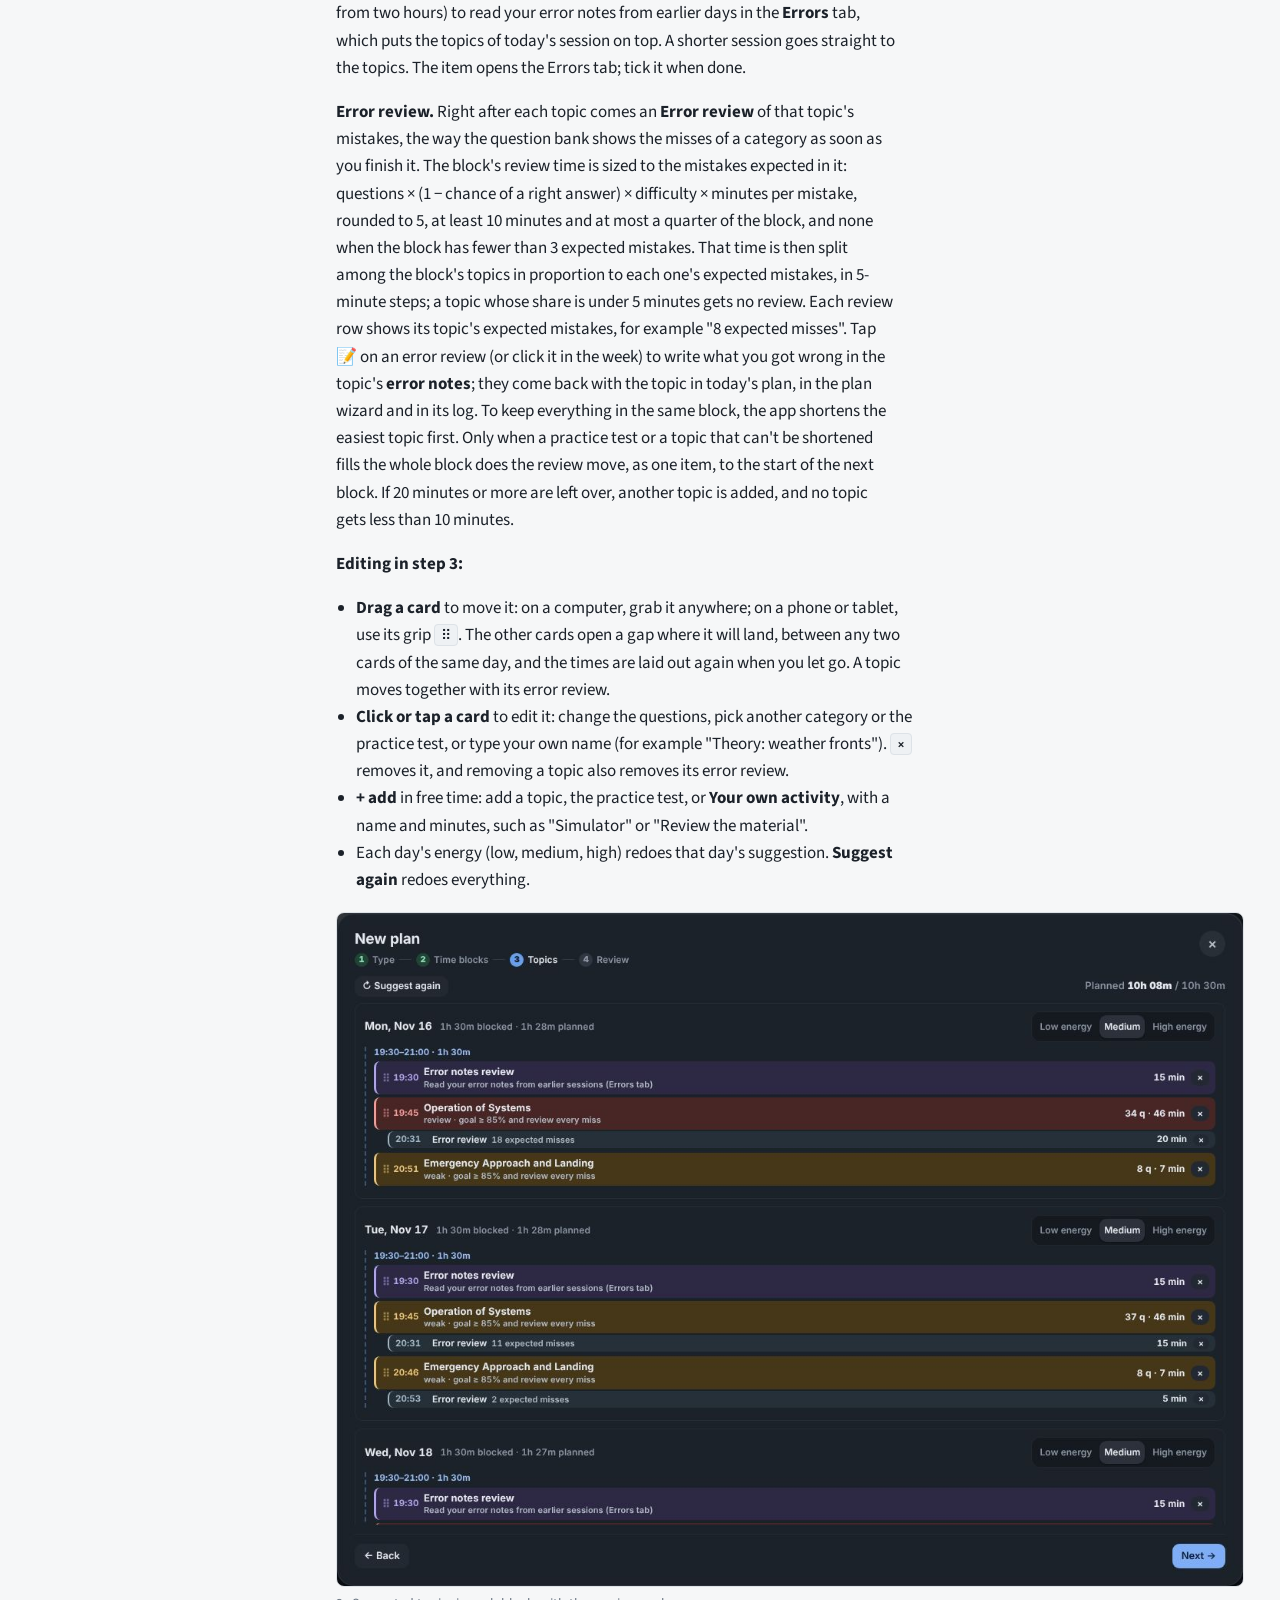
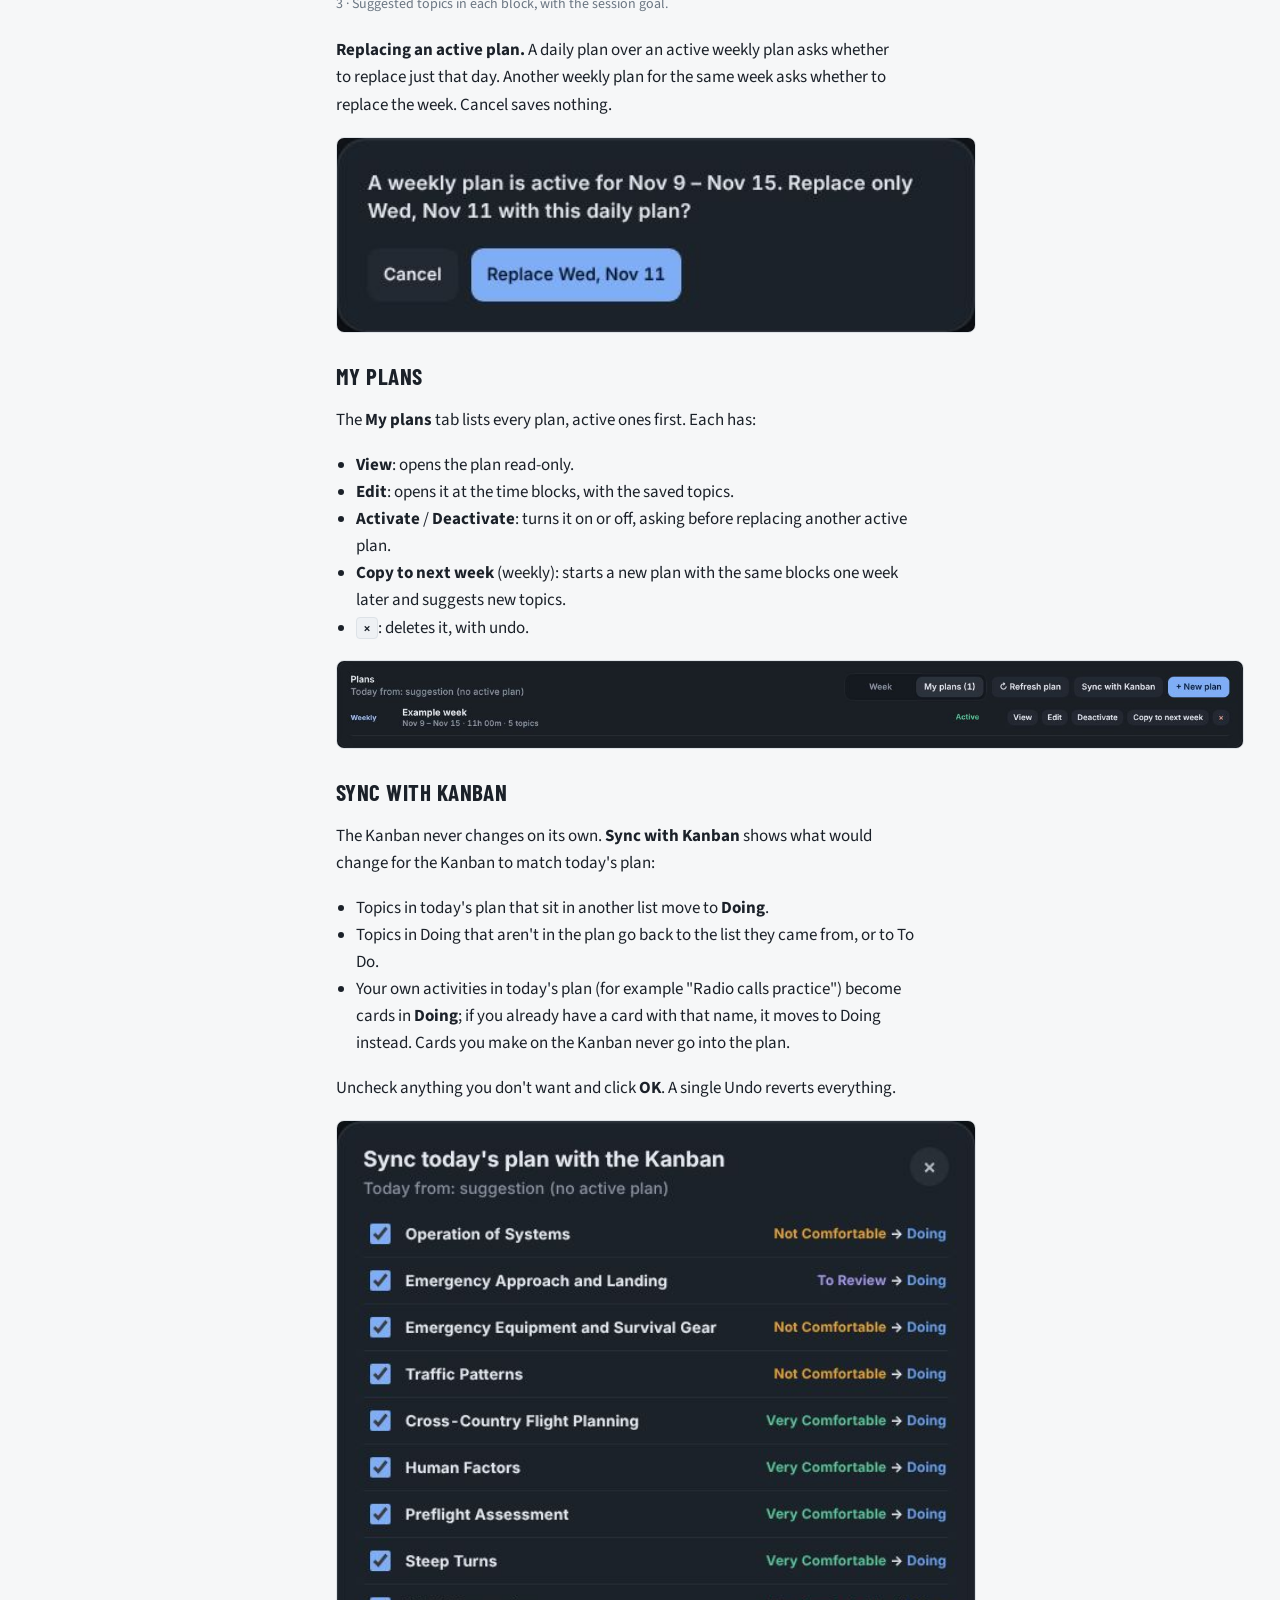
==== commit a9a83c4d: "The new design in both apps (index.html and demo.html): same data and numbers, design layer from src" ====
--- a/docs/index.html
+++ b/docs/index.html
@@ -266,7 +266,7 @@
   </div>
 
   <h3 id="focus">Focus mode</h3>
-  <p>Focus mode shows one item of today's plan at a time, with nothing else around it. On a phone, open it from the bar at the bottom of the screen. On a computer, use the <span class="ui">▶</span> button next to <span class="ui">Today's plan</span>.</p>
+  <p>Focus mode shows one item of today's plan at a time, with nothing else around it. Open it from the <b>next-up bar</b>: in the middle of the header on a computer or tablet, floating above the tabs on a phone. Its <span class="ui">▶</span> button opens focus mode. The <span class="ui">▶</span> button next to <span class="ui">Today's plan</span> does the same.</p>
   <ul>
     <li>The stopwatch starts on its own. The ring fills toward the planned minutes and turns amber when you go over. <span class="ui">Pause</span> and <span class="ui">Resume</span> stop and continue it. The time is kept if you close the page or lock the phone, and the screen stays on while focus mode is open.</li>
     <li><span class="ui">Finished → log score</span> opens the usual log for the topic, so you type the score as always. A practice test opens the practice-test log. Your own activities and error reviews have <span class="ui">Done</span>, which ticks them.</li>
@@ -461,7 +461,8 @@
     <li>In time blocks, tap the start and then the end. Dialogs open from the bottom.</li>
     <li>Charts accept tap and drag to read values without locking page scrolling.</li>
     <li>The book icon at the top opens this guide.</li>
-    <li>A bar at the bottom of the Dashboard and Plan tabs shows the next item of today's plan: its circle ticks it, and tapping it opens <a href="#focus">focus mode</a>.</li>
+    <li>The tabs are a bar at the bottom of the screen, with icons, within reach of your thumb.</li>
+    <li>Just above it, on the Dashboard and Plan tabs, a bar shows the next item of today's plan: its circle ticks it, and tapping it opens <a href="#focus">focus mode</a>.</li>
   </ul>
   <div class="row">
     <figure><img src="img/en/phone-dash.jpg" alt="Dashboard on a phone" loading="lazy"><figcaption>Dashboard</figcaption></figure>
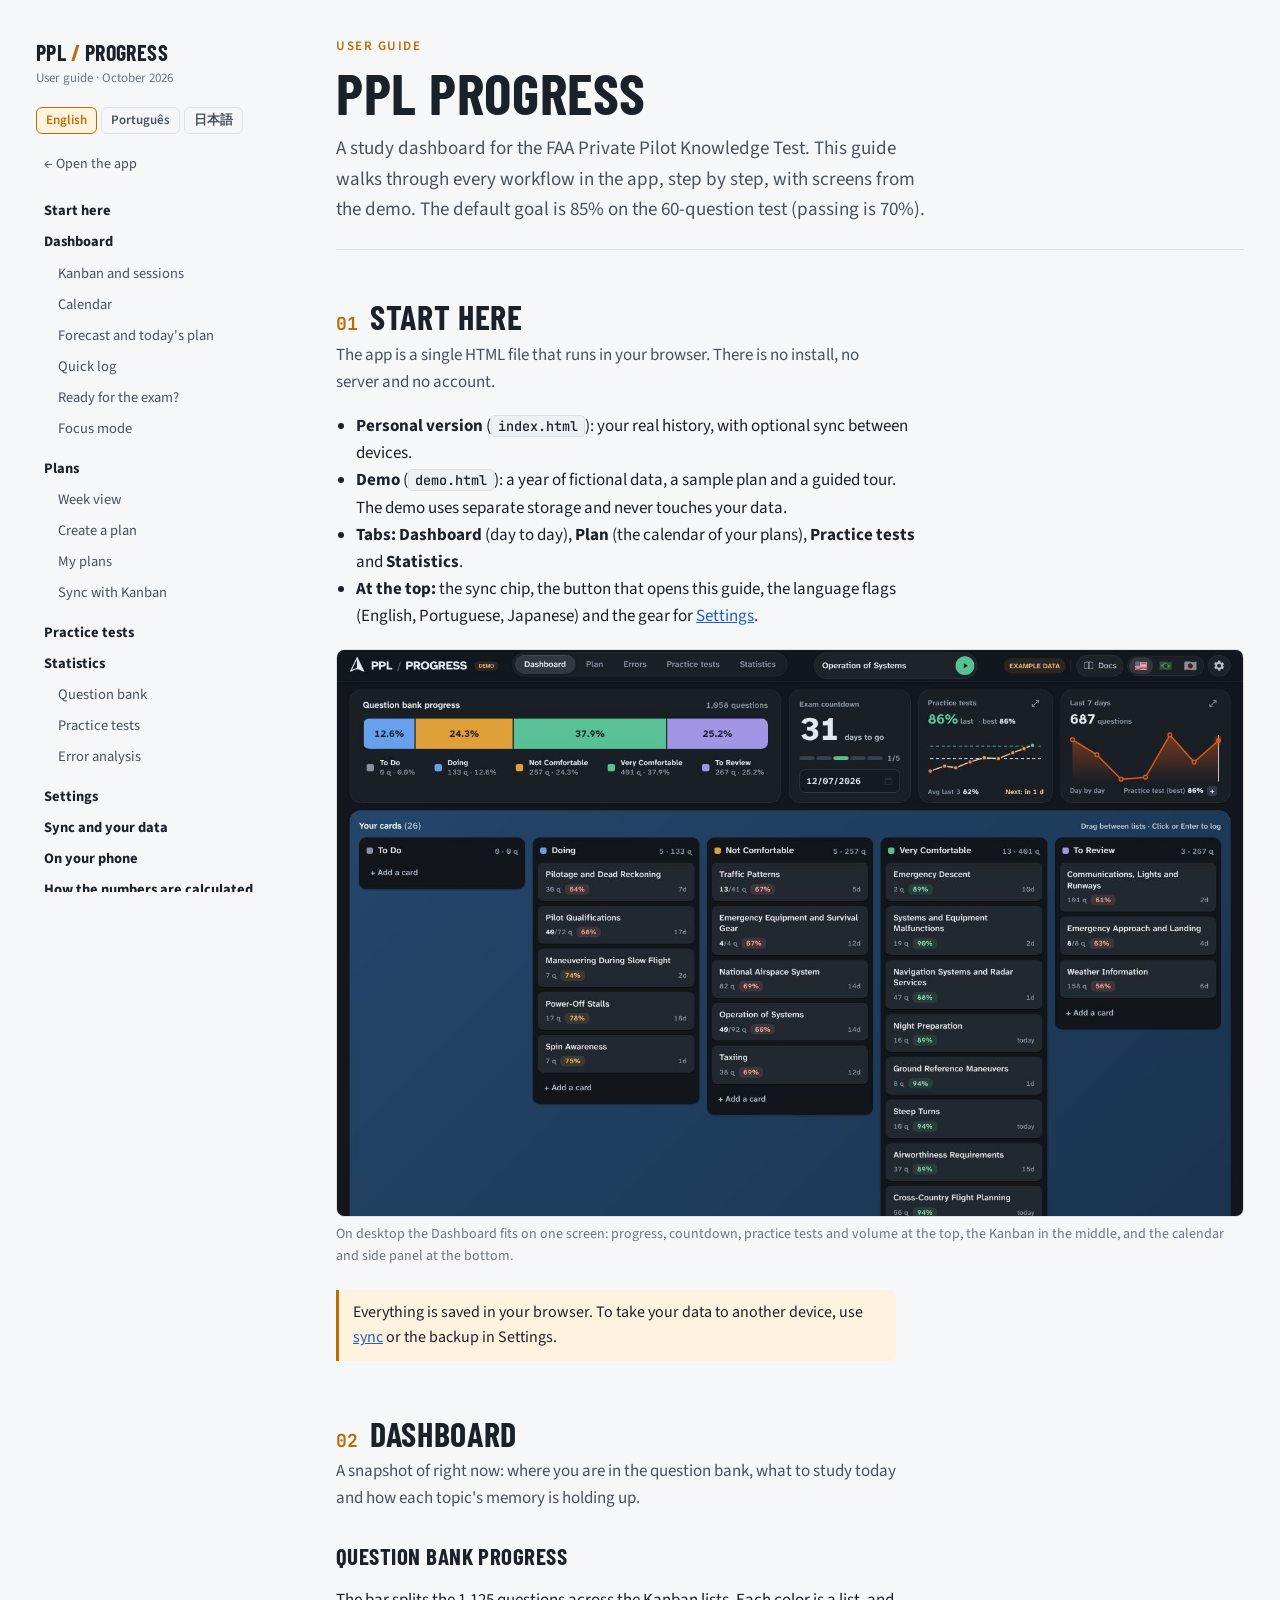
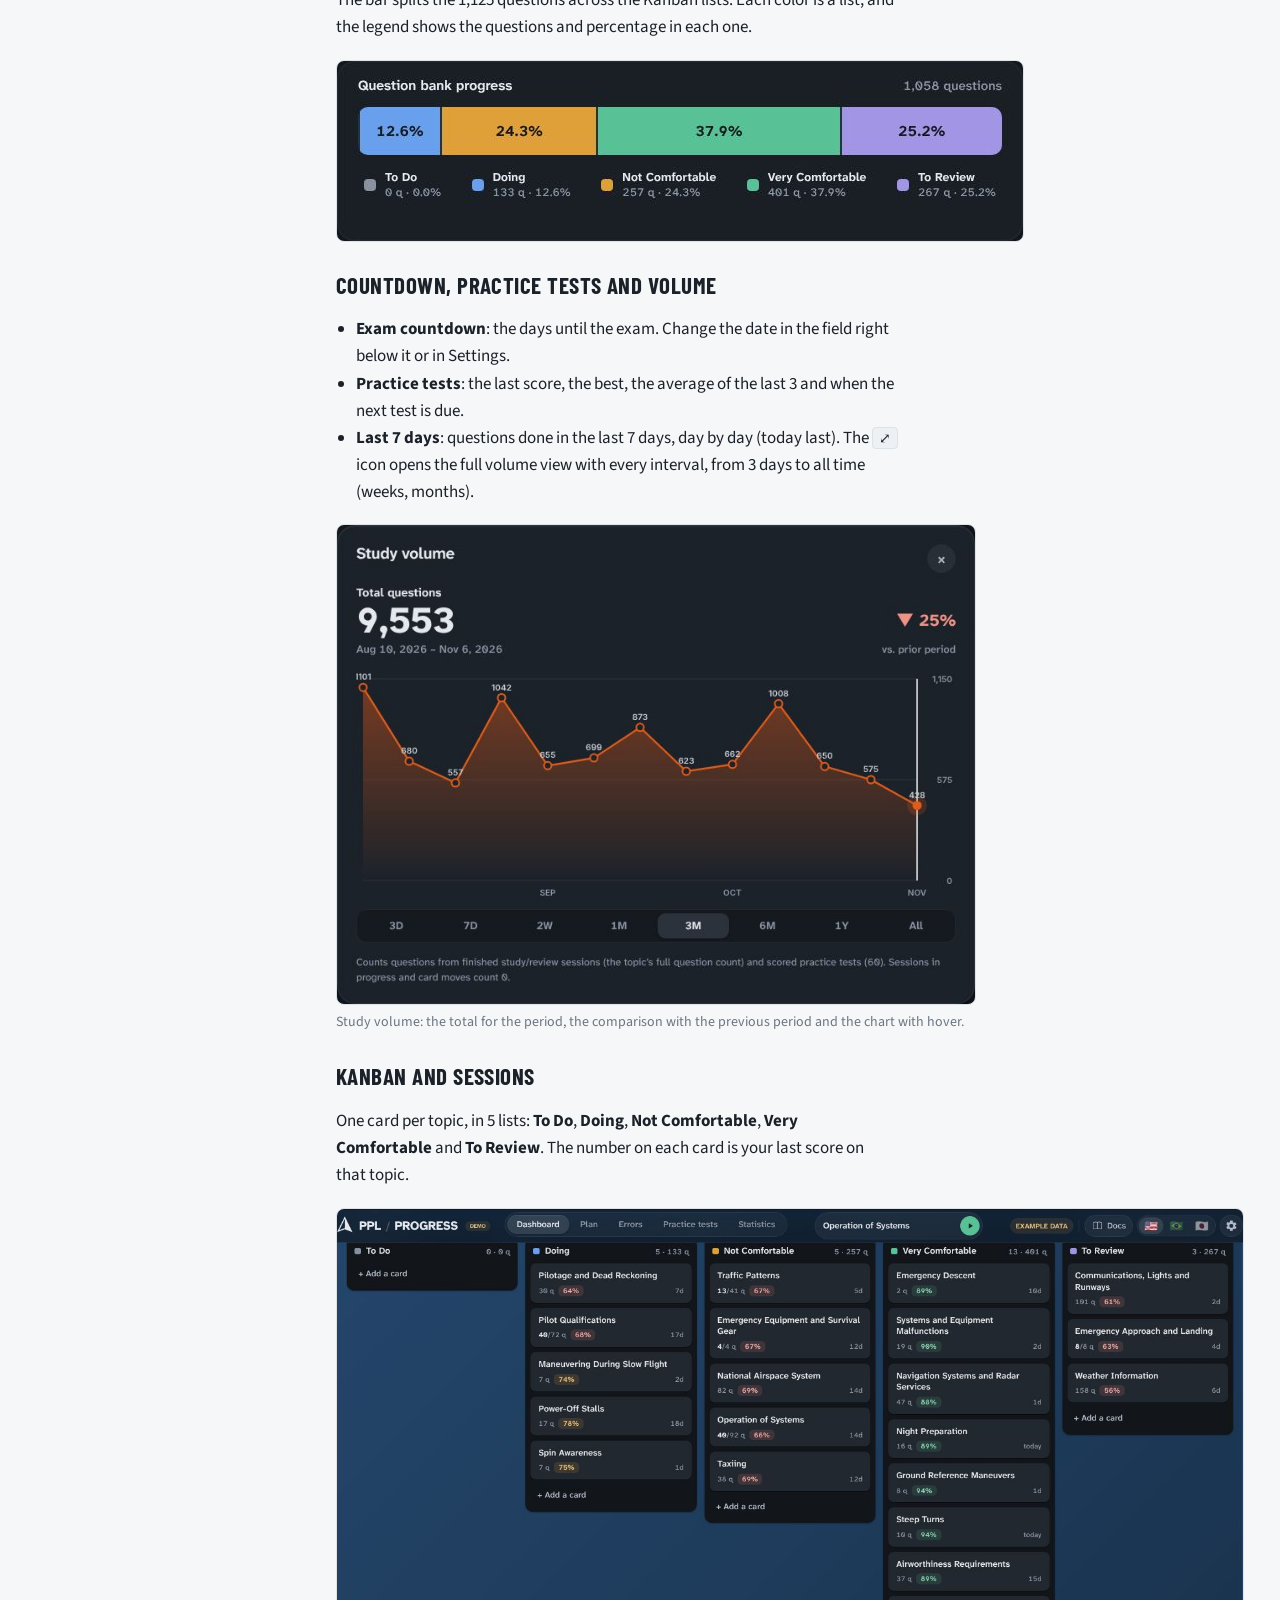
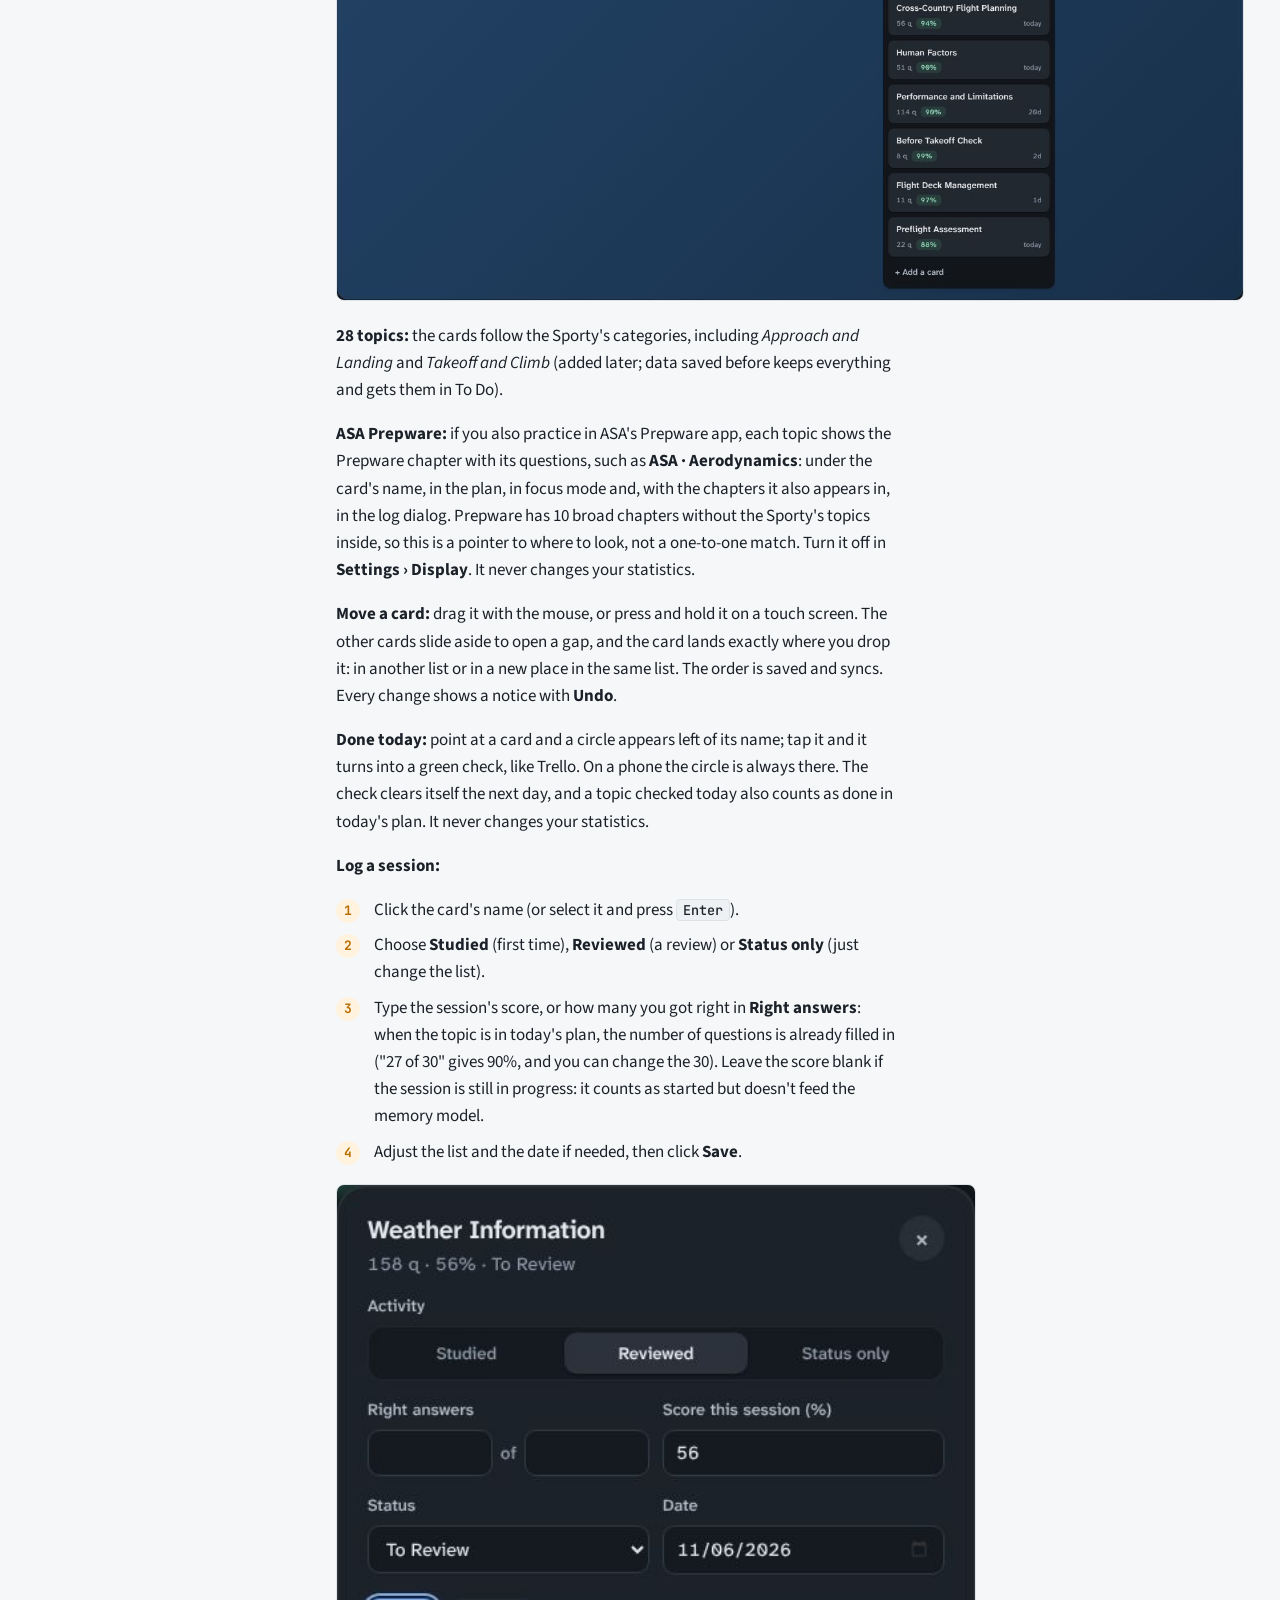
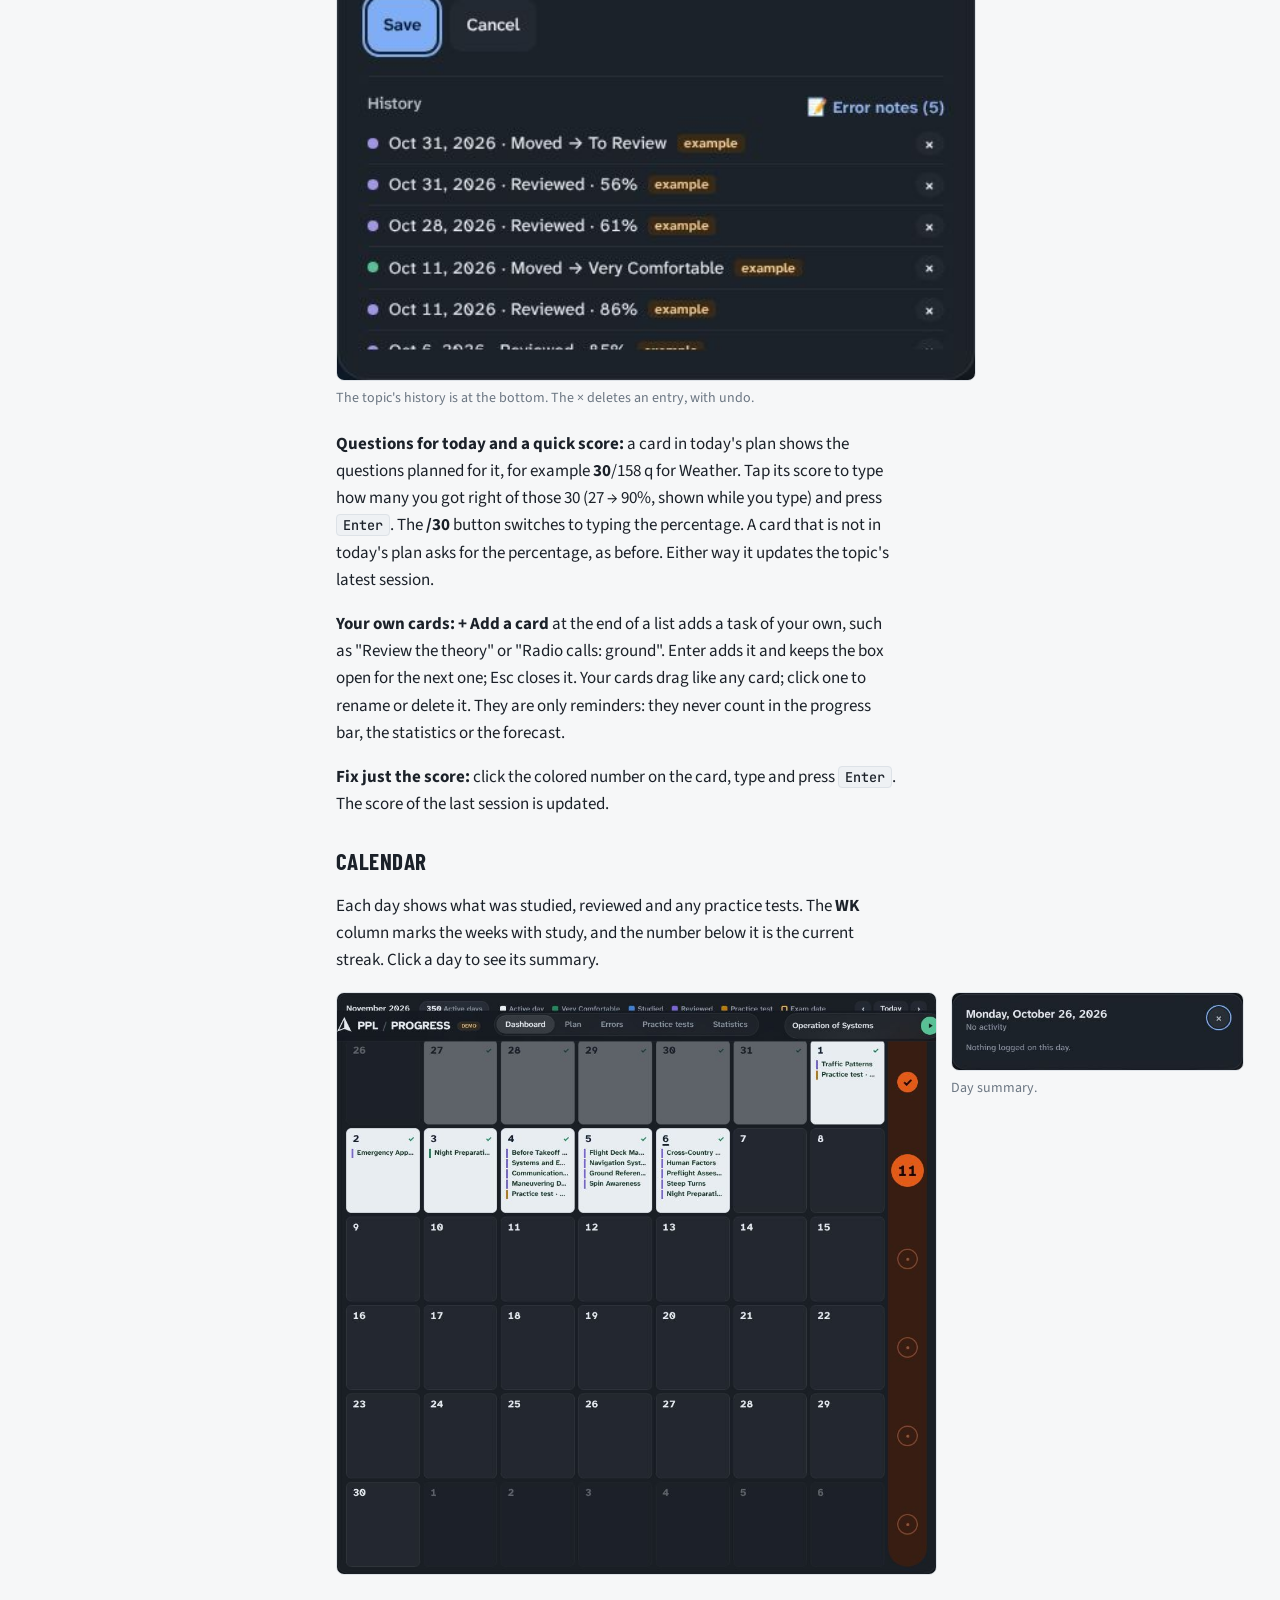
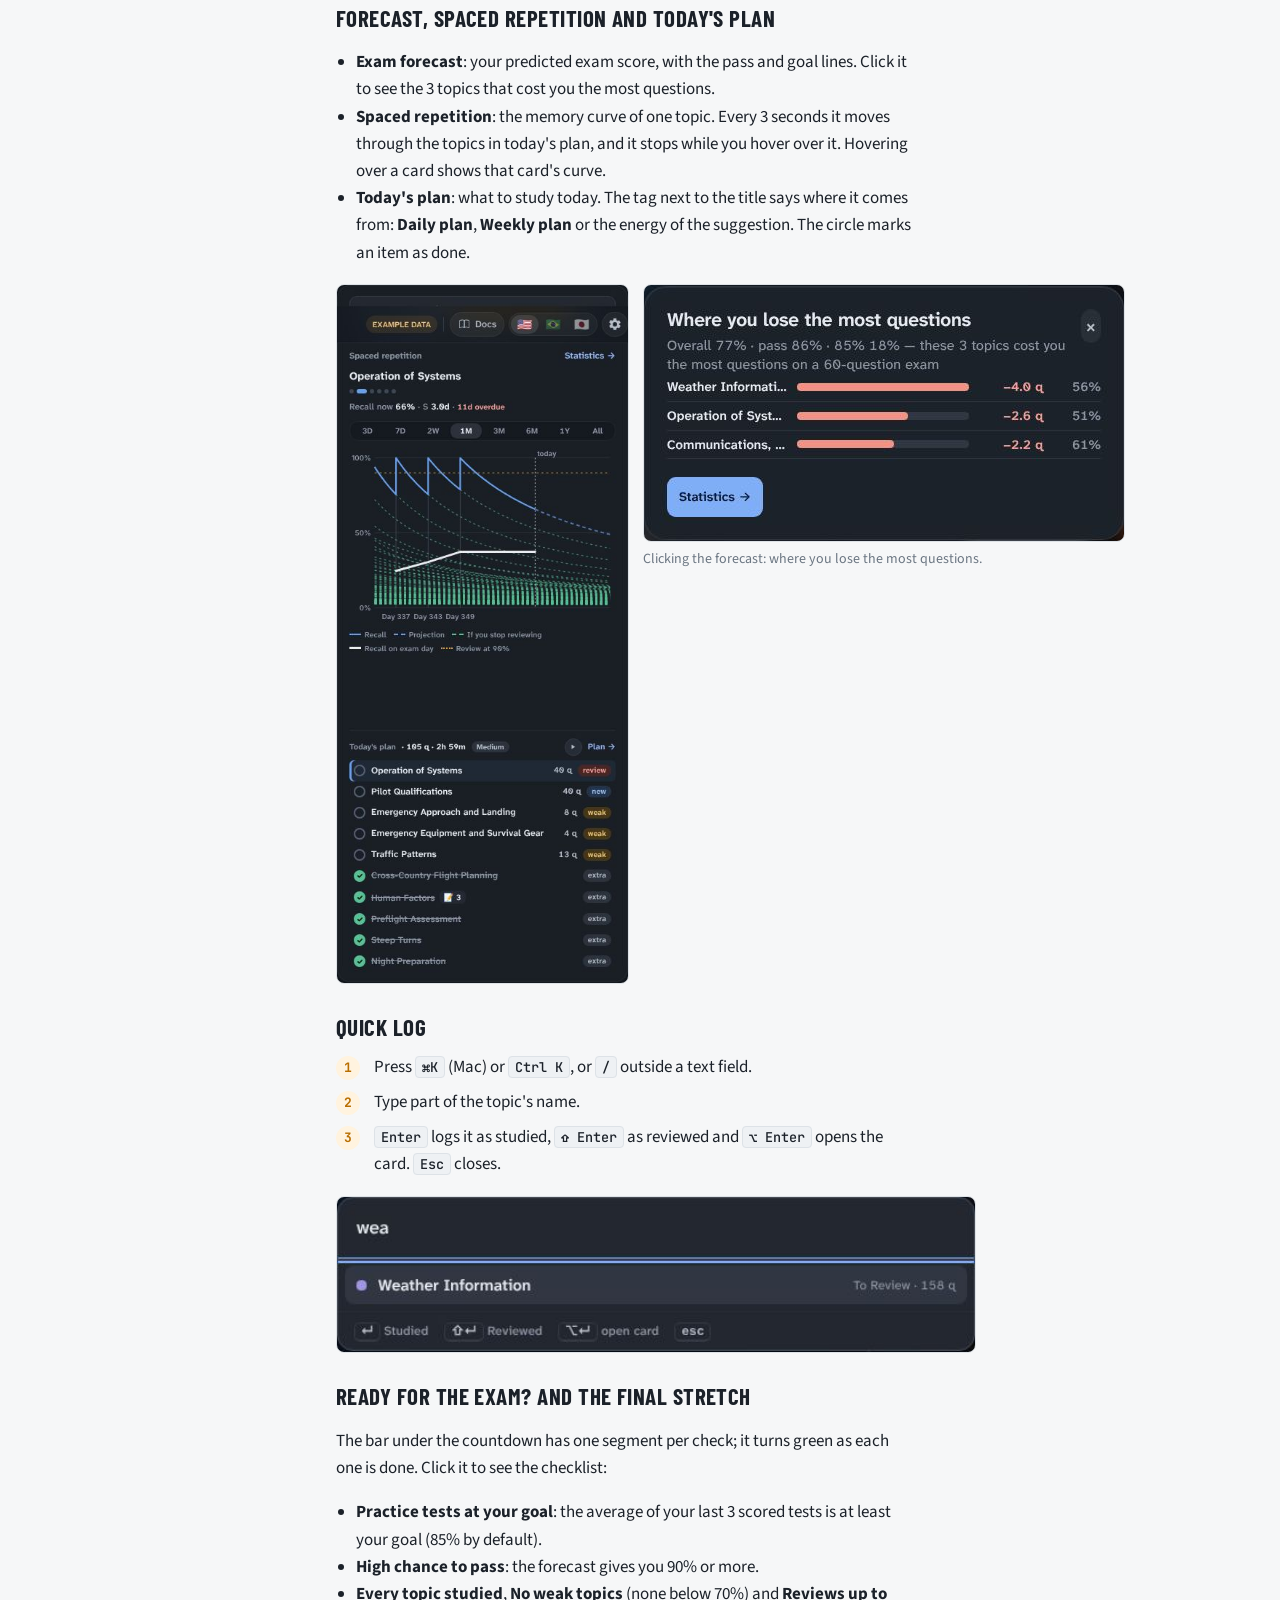
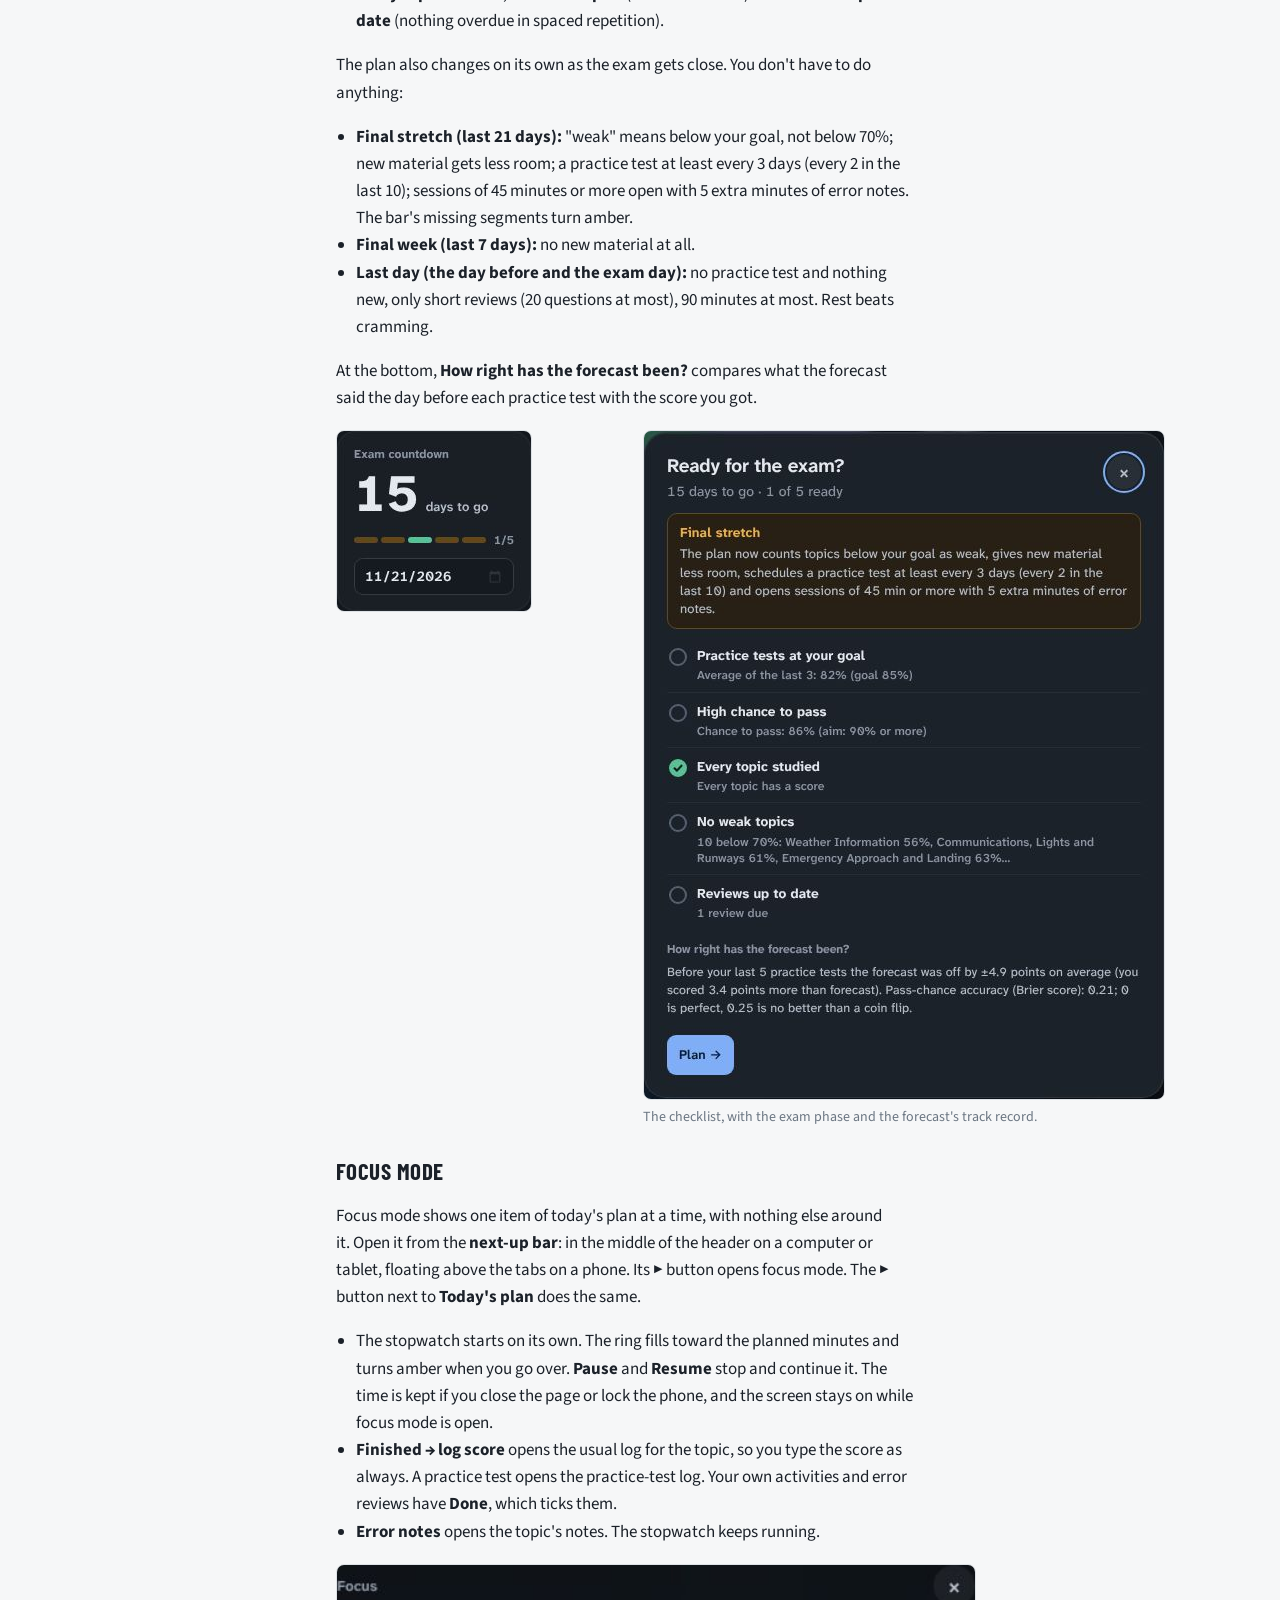
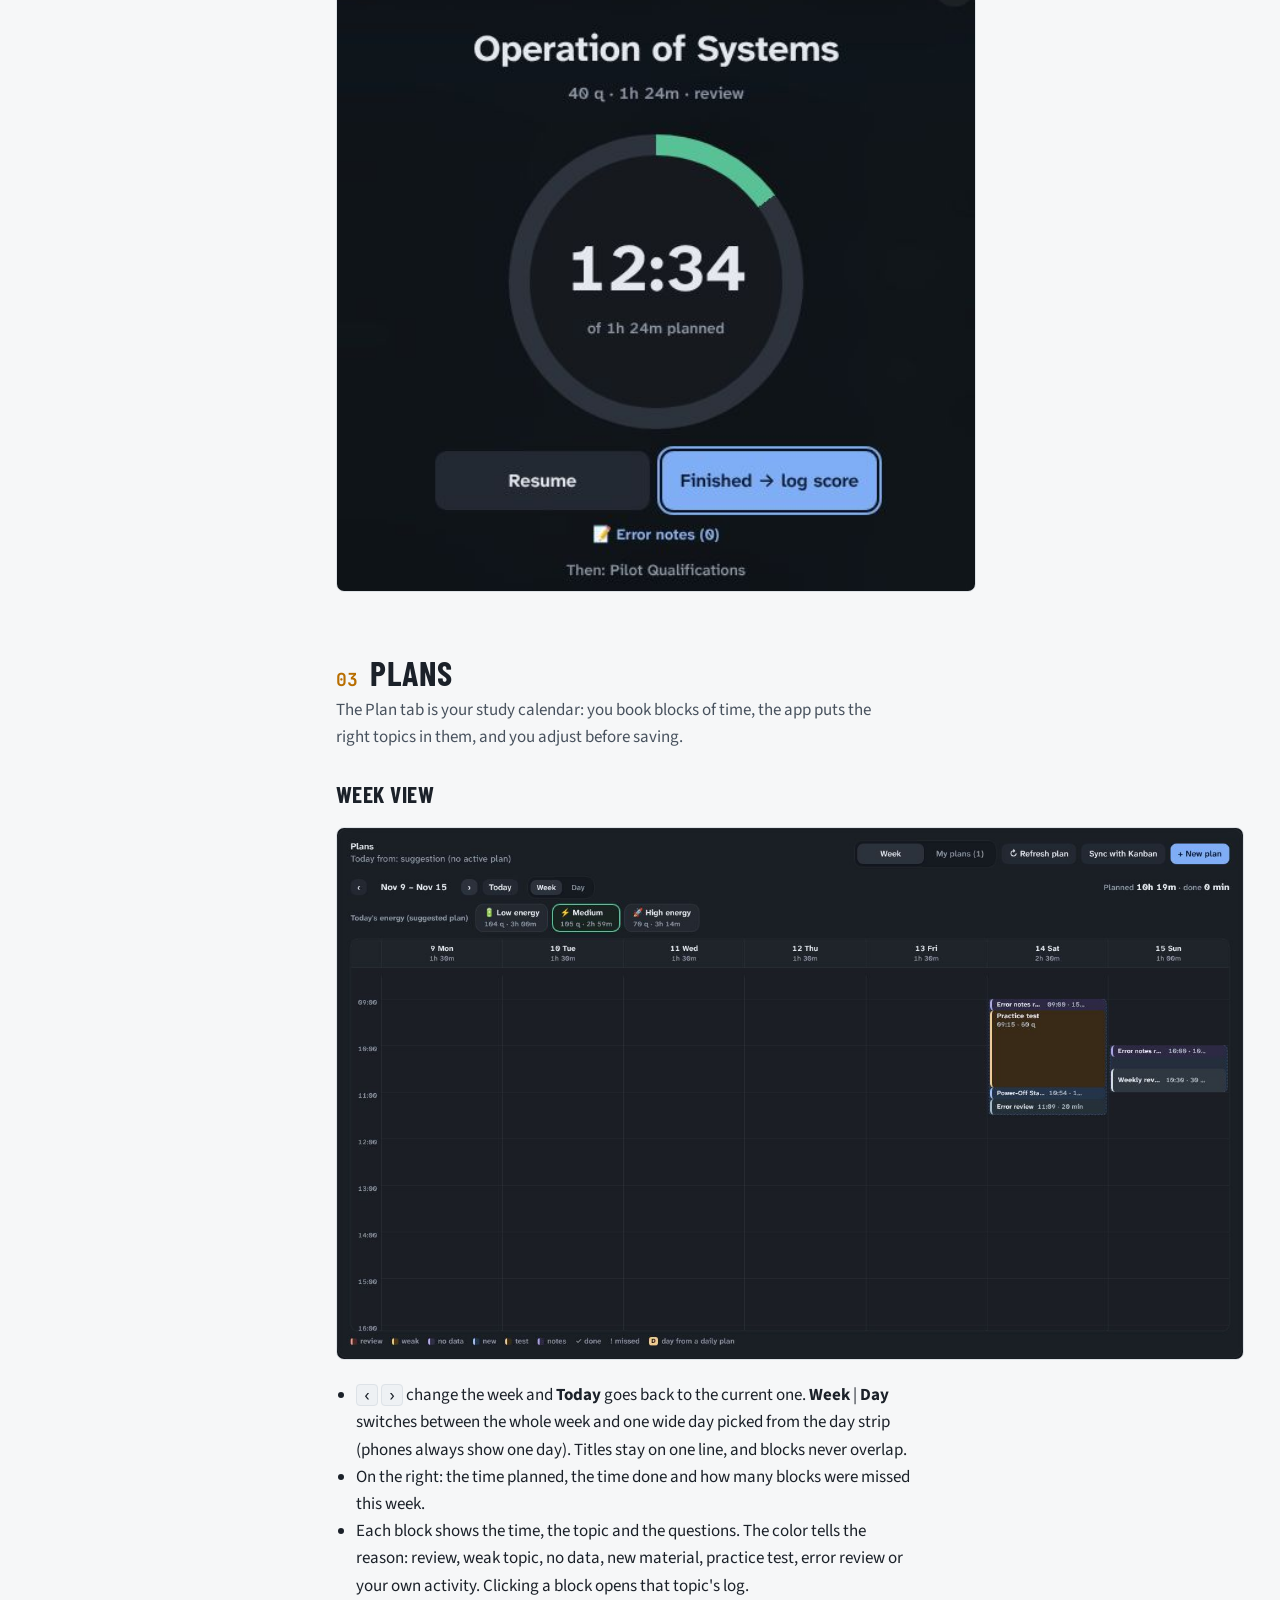
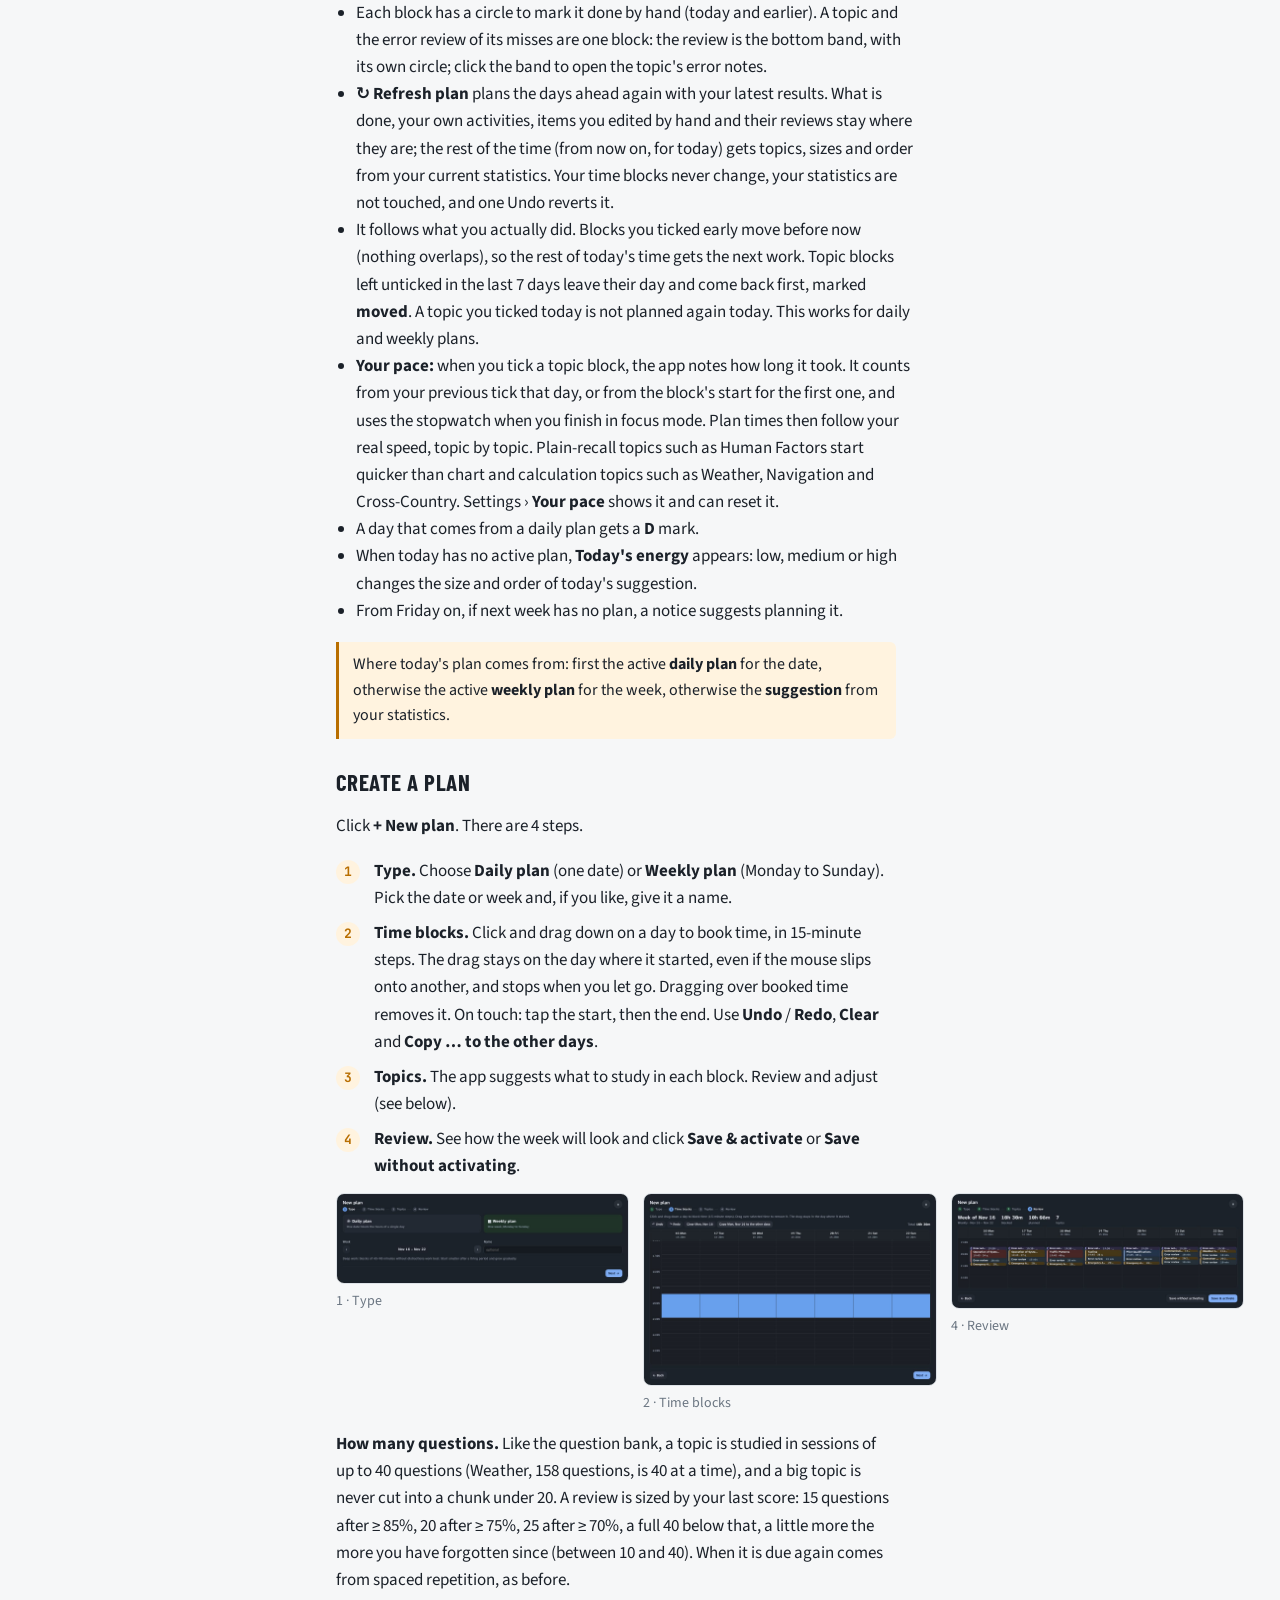
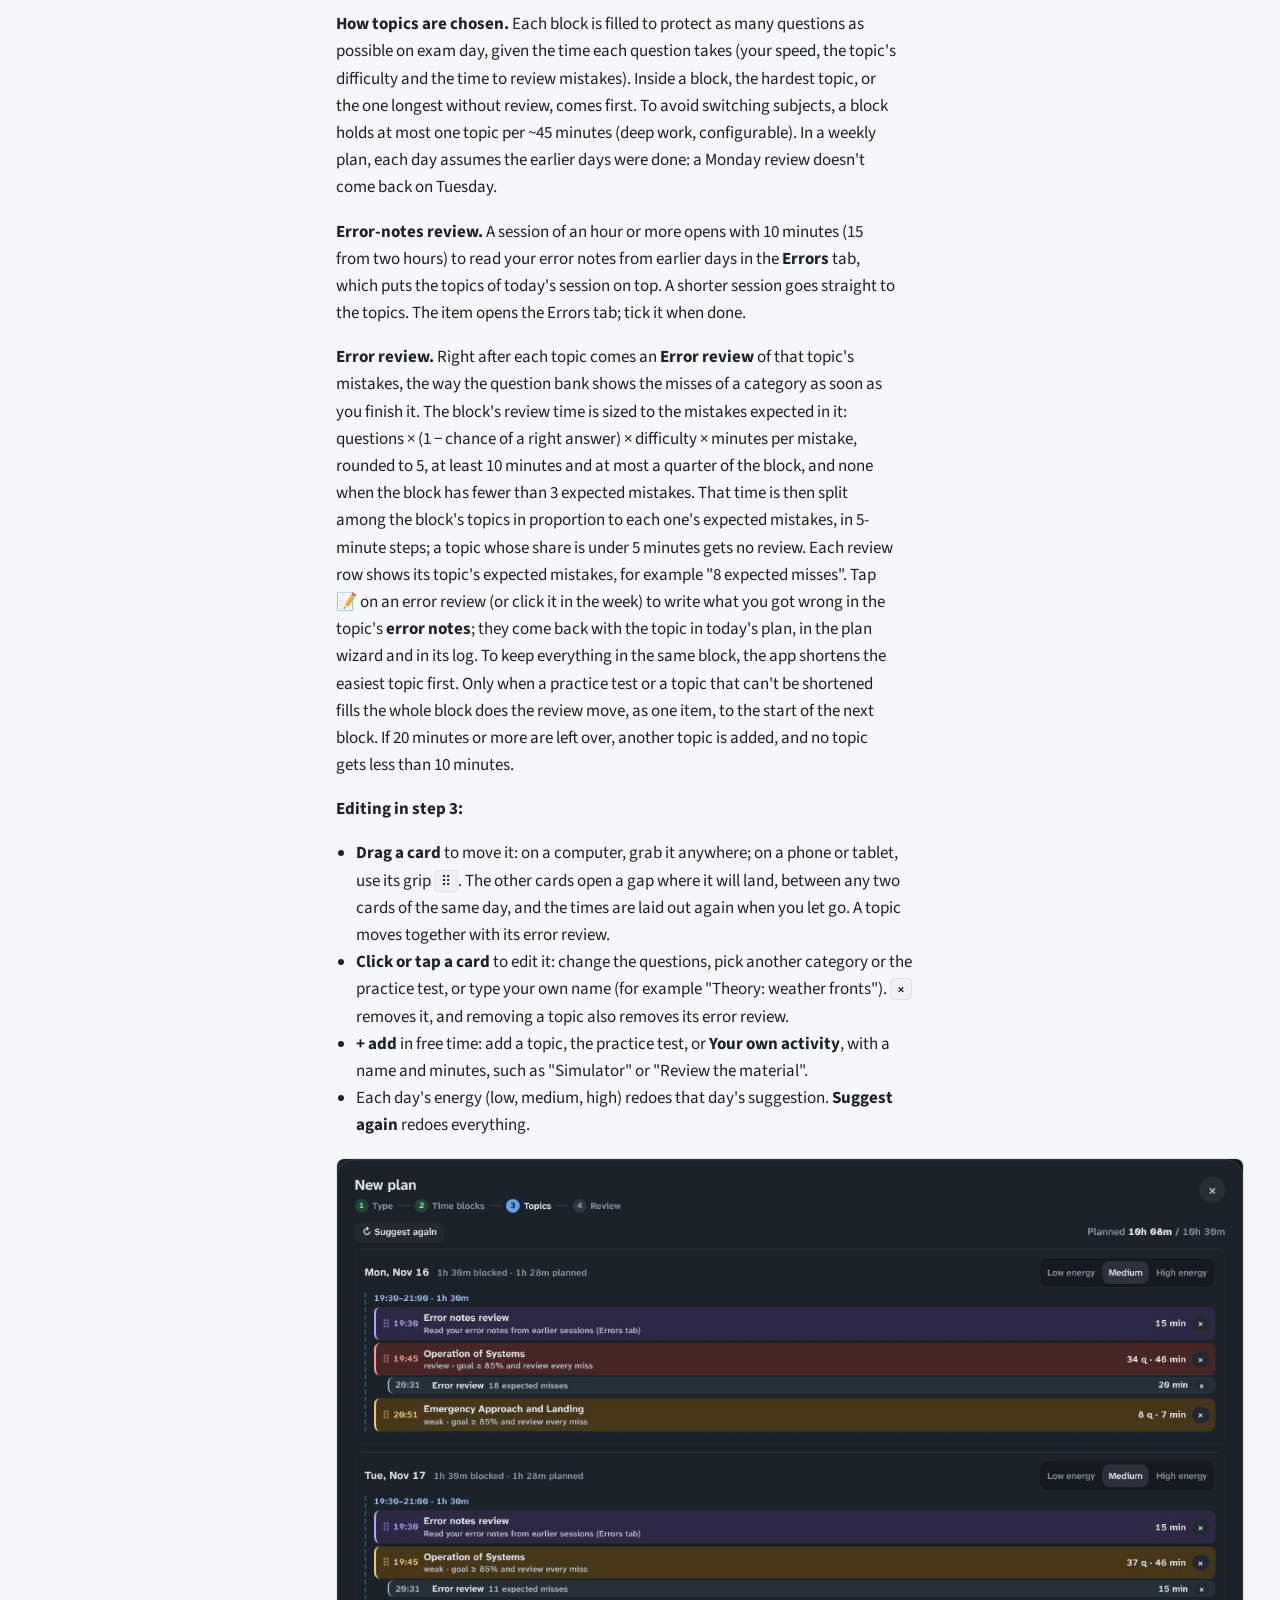
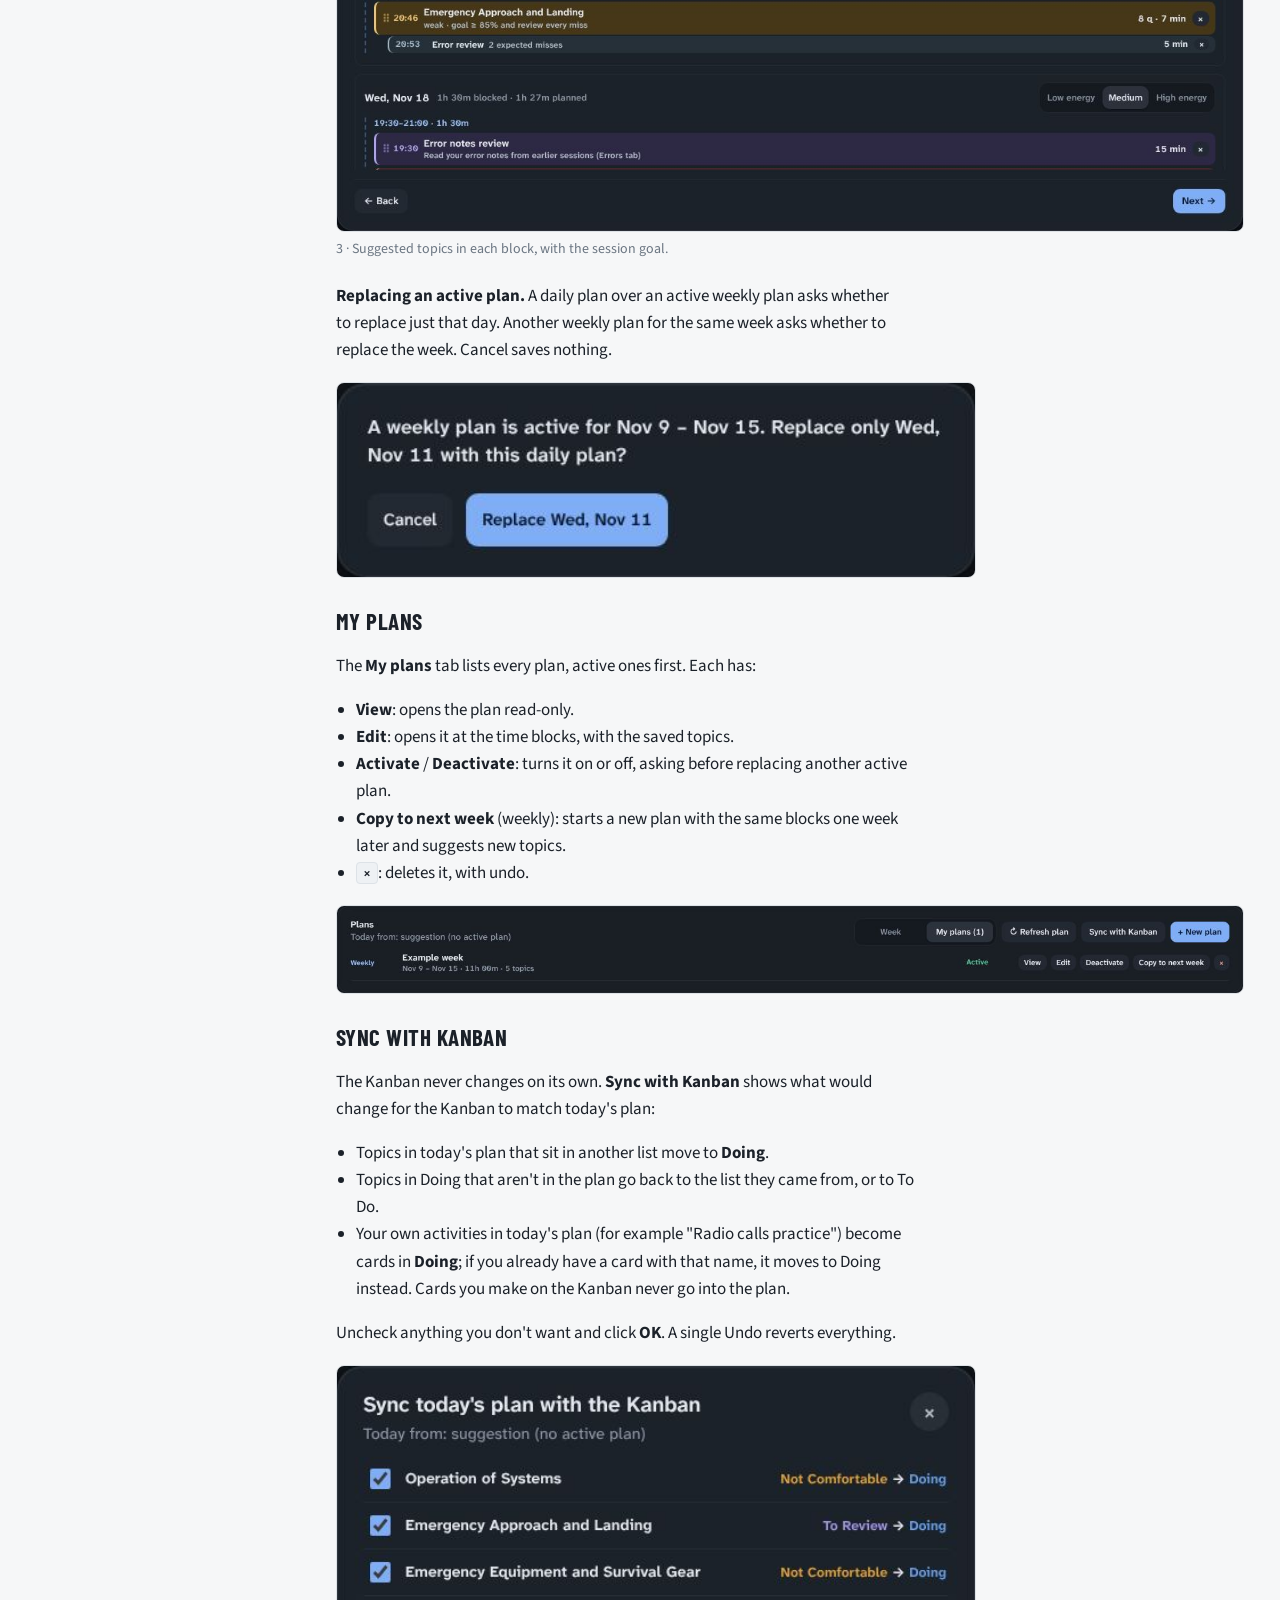
==== commit 2d83b2ee: "Sporty's topics 27 and 28 (Approach and Landing, Takeoff and Climb), with data saved with 26 topics " ====
--- a/docs/index.html
+++ b/docs/index.html
@@ -192,7 +192,7 @@
   <p class="intro">A snapshot of right now: where you are in the question bank, what to study today and how each topic's memory is holding up.</p>
 
   <h3>Question bank progress</h3>
-  <p>The bar splits the 1,058 questions across the Kanban lists. Each color is a list, and the legend shows the questions and percentage in each one.</p>
+  <p>The bar splits the 1,125 questions across the Kanban lists. Each color is a list, and the legend shows the questions and percentage in each one.</p>
   <figure><img src="img/en/dash-progress.jpg" alt="Question bank progress bar" loading="lazy"></figure>
 
   <h3>Countdown, practice tests and volume</h3>
@@ -206,6 +206,8 @@
   <h3 id="kanban">Kanban and sessions</h3>
   <p>One card per topic, in 5 lists: <span class="ui">To Do</span>, <span class="ui">Doing</span>, <span class="ui">Not Comfortable</span>, <span class="ui">Very Comfortable</span> and <span class="ui">To Review</span>. The number on each card is your last score on that topic.</p>
   <figure><img src="img/en/dash-board.jpg" alt="Kanban with the five lists" loading="lazy"></figure>
+  <p><b>28 topics:</b> the cards follow the Sporty's categories, including <i>Approach and Landing</i> and <i>Takeoff and Climb</i> (added later; data saved before keeps everything and gets them in To Do).</p>
+  <p><b>ASA Prepware:</b> if you also practice in ASA's Prepware app, each topic shows the Prepware chapter with its questions, such as <span class="ui">ASA · Aerodynamics</span>: under the card's name, in the plan, in focus mode and, with the chapters it also appears in, in the log dialog. Prepware has 10 broad chapters without the Sporty's topics inside, so this is a pointer to where to look, not a one-to-one match. Turn it off in <span class="ui">Settings › Display</span>. It never changes your statistics.</p>
   <p><b>Move a card:</b> drag it with the mouse, or press and hold it on a touch screen. The other cards slide aside to open a gap, and the card lands exactly where you drop it: in another list or in a new place in the same list. The order is saved and syncs. Every change shows a notice with <span class="ui">Undo</span>.</p>
   <p><b>Done today:</b> point at a card and a circle appears left of its name; tap it and it turns into a green check, like Trello. On a phone the circle is always there. The check clears itself the next day, and a topic checked today also counts as done in today's plan. It never changes your statistics.</p>
   <p><b>Log a session:</b></p>
@@ -424,7 +426,7 @@
       <tr><td>Deep work</td><td>Block minutes per topic (or off).</td><td>45 min</td></tr>
       <tr><td>Error review</td><td>The error-review item at the end of each plan block.</td><td>on</td></tr>
       <tr><td>Default chart intervals</td><td>The starting interval of each chart.</td><td>—</td></tr>
-      <tr><td>Display</td><td>Automatic carousels and numbers on the heat map.</td><td>on</td></tr>
+      <tr><td>Display</td><td>Automatic carousels, numbers on the heat map, and the matching ASA Prepware chapter on each topic.</td><td>on (ASA off in the demo)</td></tr>
       <tr><td>Your data</td><td>Backup JSON, Import, Save HTML, Clear examples and Reset everything (asks first, can be undone).</td><td>—</td></tr>
     </tbody>
   </table></div>
@@ -477,7 +479,7 @@
 <div class="formula">memory            R(t) = 1 / (1 + t / 9S)        S = stability, grows after good sessions
 next review       when R falls to the review point  (90% → S days)
 right answer      p = score × R + 1/3 × (1 − R)   (forgetting = guessing among 3)
-bank model        μ = Σ (topic questions / 1,058) × p
+bank model        μ = Σ (topic questions / 1,125) × p
 forecast          bank μ blended with the last 3 practice tests (10-day half-life)
 pass / goal       beta-binomial over 60 questions: P(X ≥ 42) and P(X ≥ 51)
 plan order        (1 − p on exam day) × urgency ÷ minutes per question
@@ -509,7 +511,7 @@
   <p>FAA questions have 3 options. If you remember a topic you answer at your last score's level; if you have forgotten it, you still get about 1 in 3 right by guessing. So the chance of a right answer on a topic is a mix of the two:</p>
 <div class="formula">p = score × R + 1/3 × (1 − R)</div>
   <p>The test draws its 60 questions roughly in proportion to how many questions each topic has in the bank, so the expected score is the weighted average:</p>
-<div class="formula">μ = Σ (questions in topic / 1,058) × p</div>
+<div class="formula">μ = Σ (questions in topic / 1,125) × p</div>
   <p><b>Chance to pass.</b> The number of right answers out of 60 follows a binomial distribution if every question has the same chance μ. But μ is itself an estimate, and the app knows how far off it has been: its error against your real practice tests. So it uses a <b>beta-binomial</b> distribution, which spreads the chances by that uncertainty instead of pretending μ is exact. Passing is 42 of 60 (70%), and the default goal is 51 of 60 (85%):</p>
 <div class="formula">chance to pass = P(X ≥ 42)        chance of the goal = P(X ≥ 51)        X ~ BetaBinomial(60, μ)</div>
   <p><b>"If you stop reviewing"</b> runs the same calculation on exam day, letting every curve decay with no more sessions. The gap between today's score and that line is what your reviews are protecting.</p>
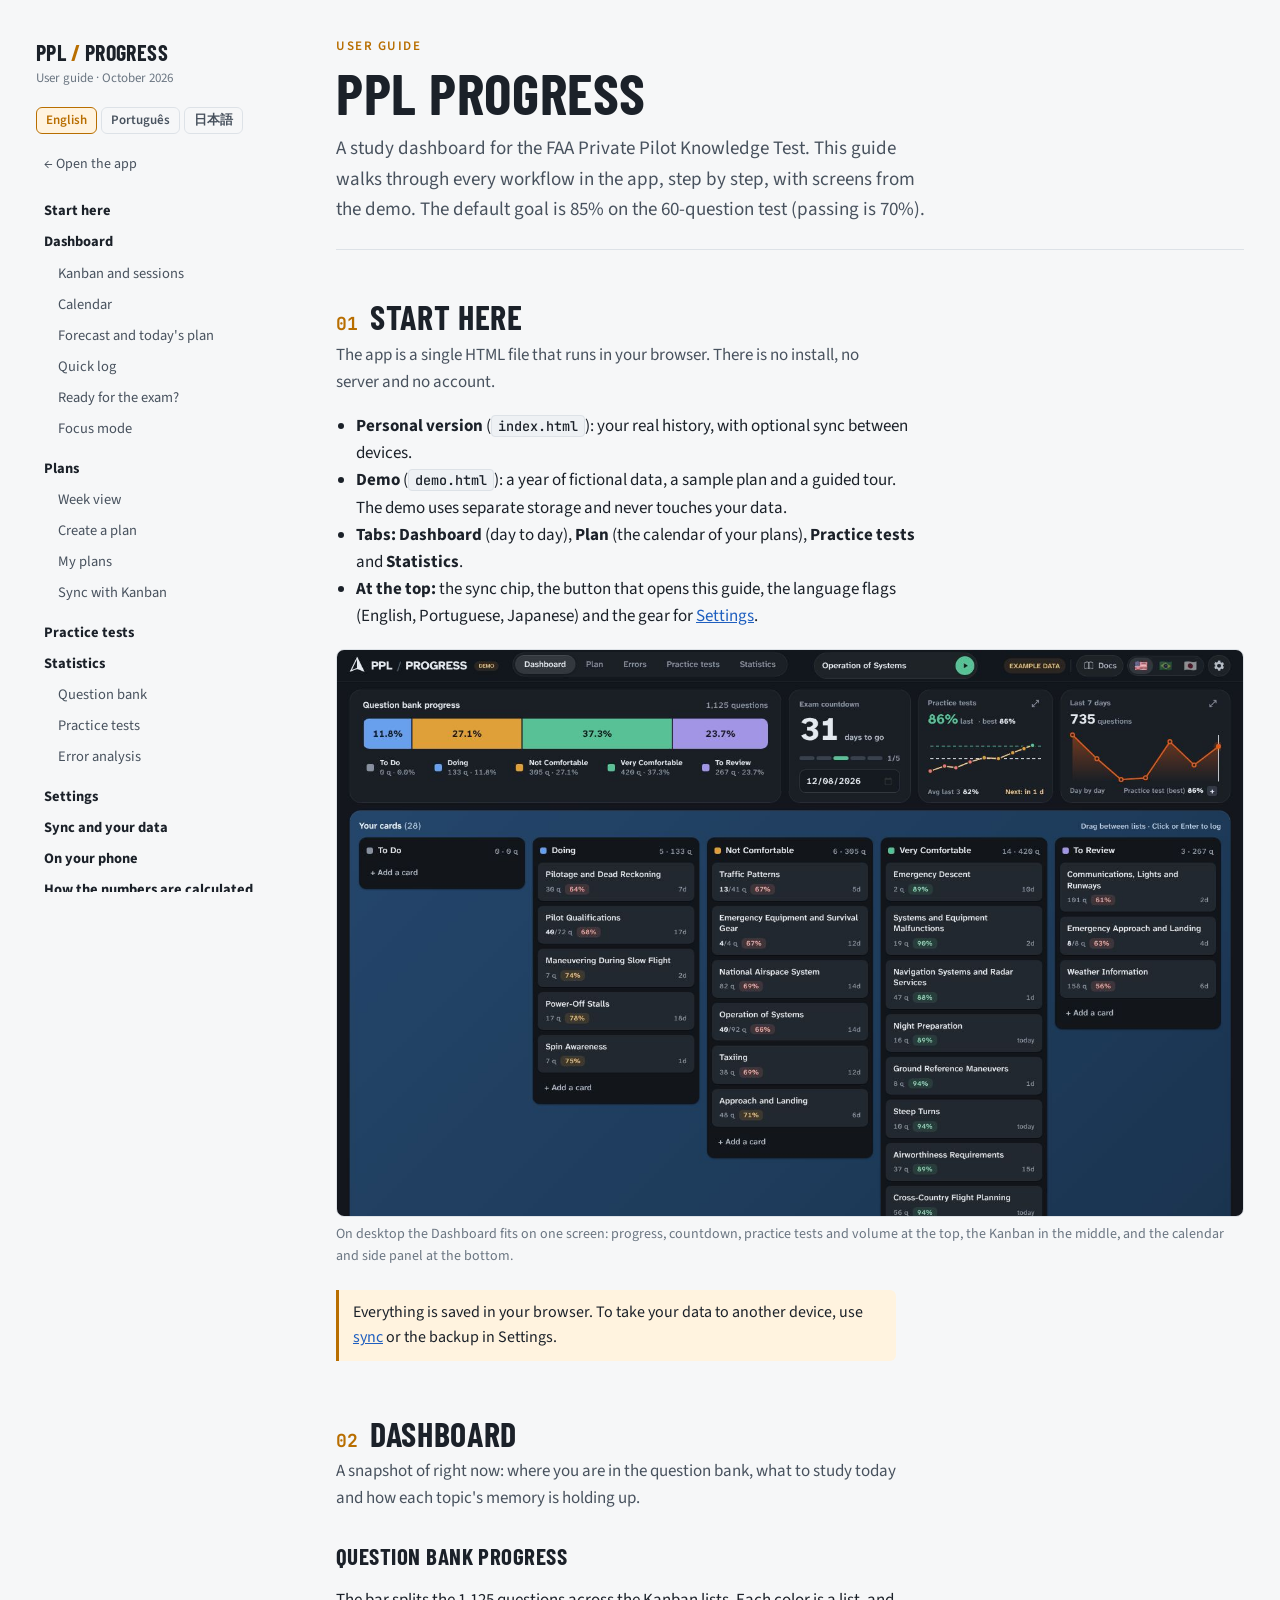
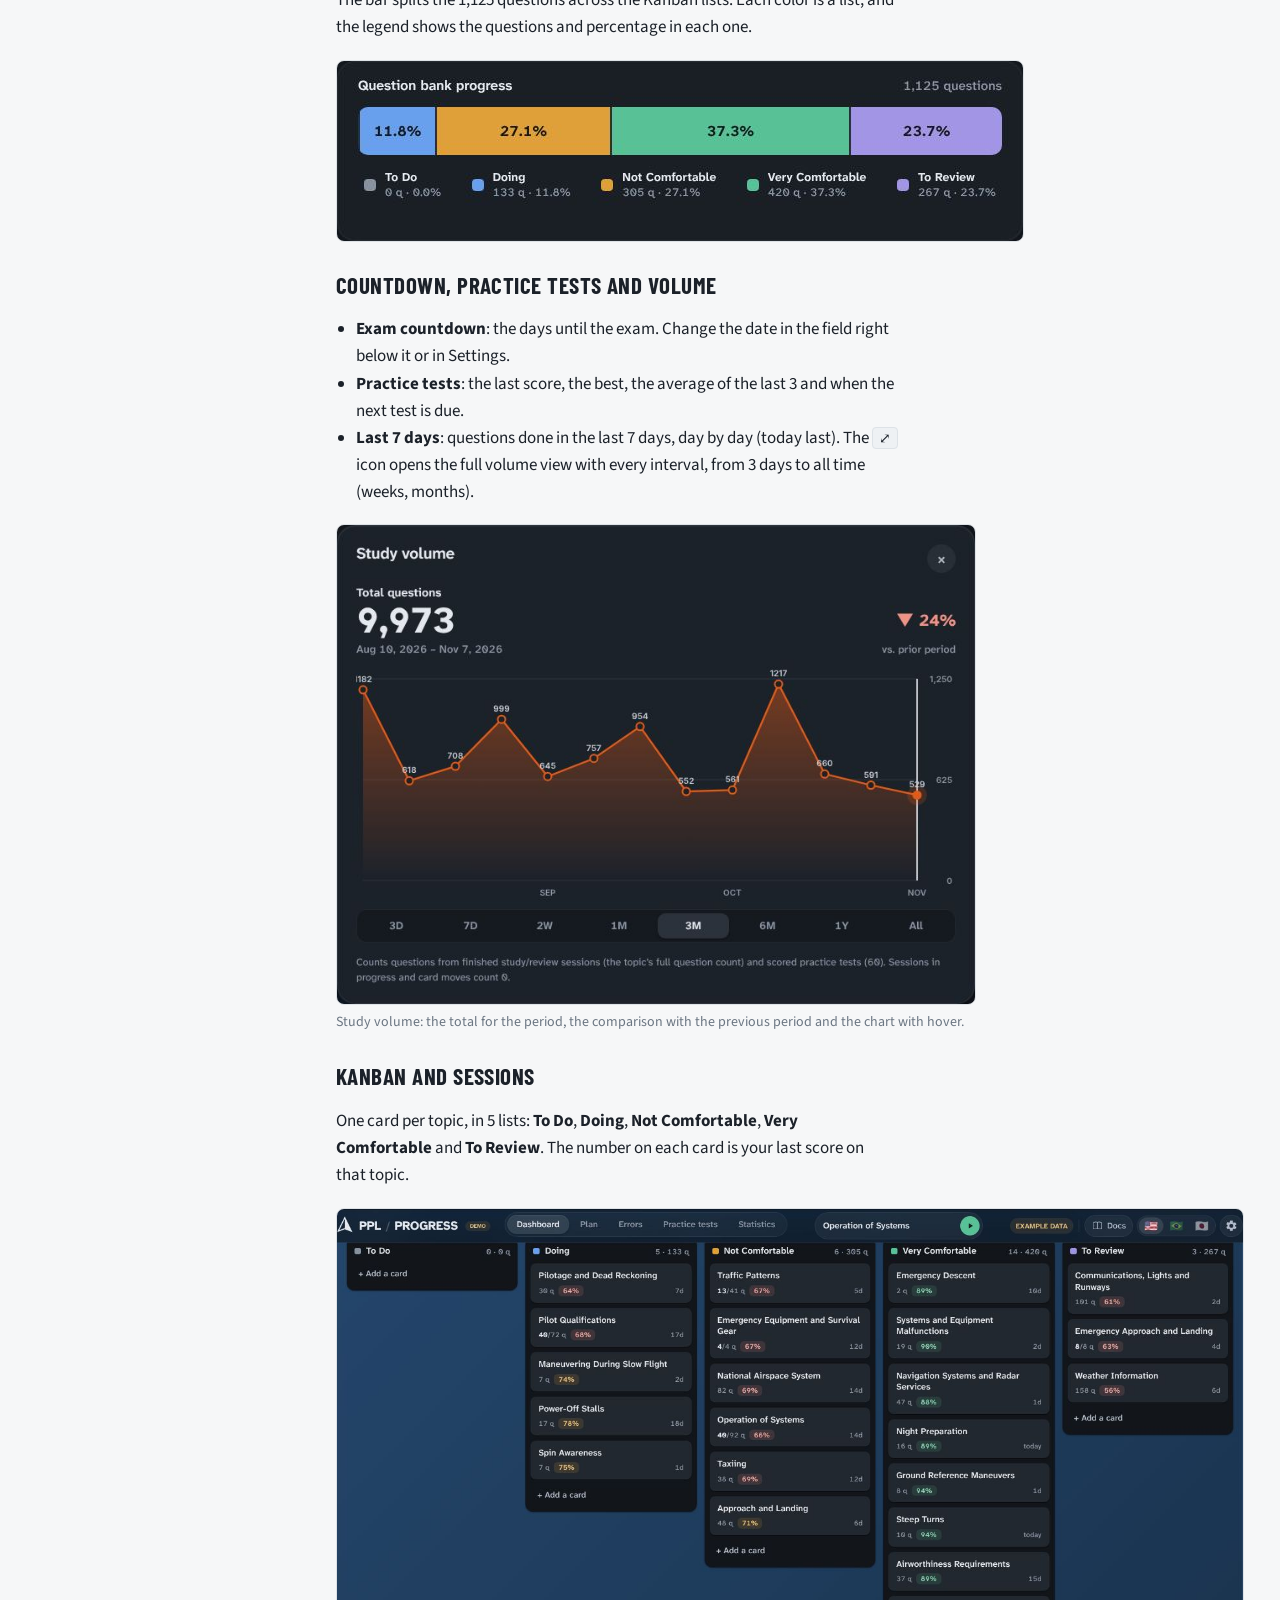
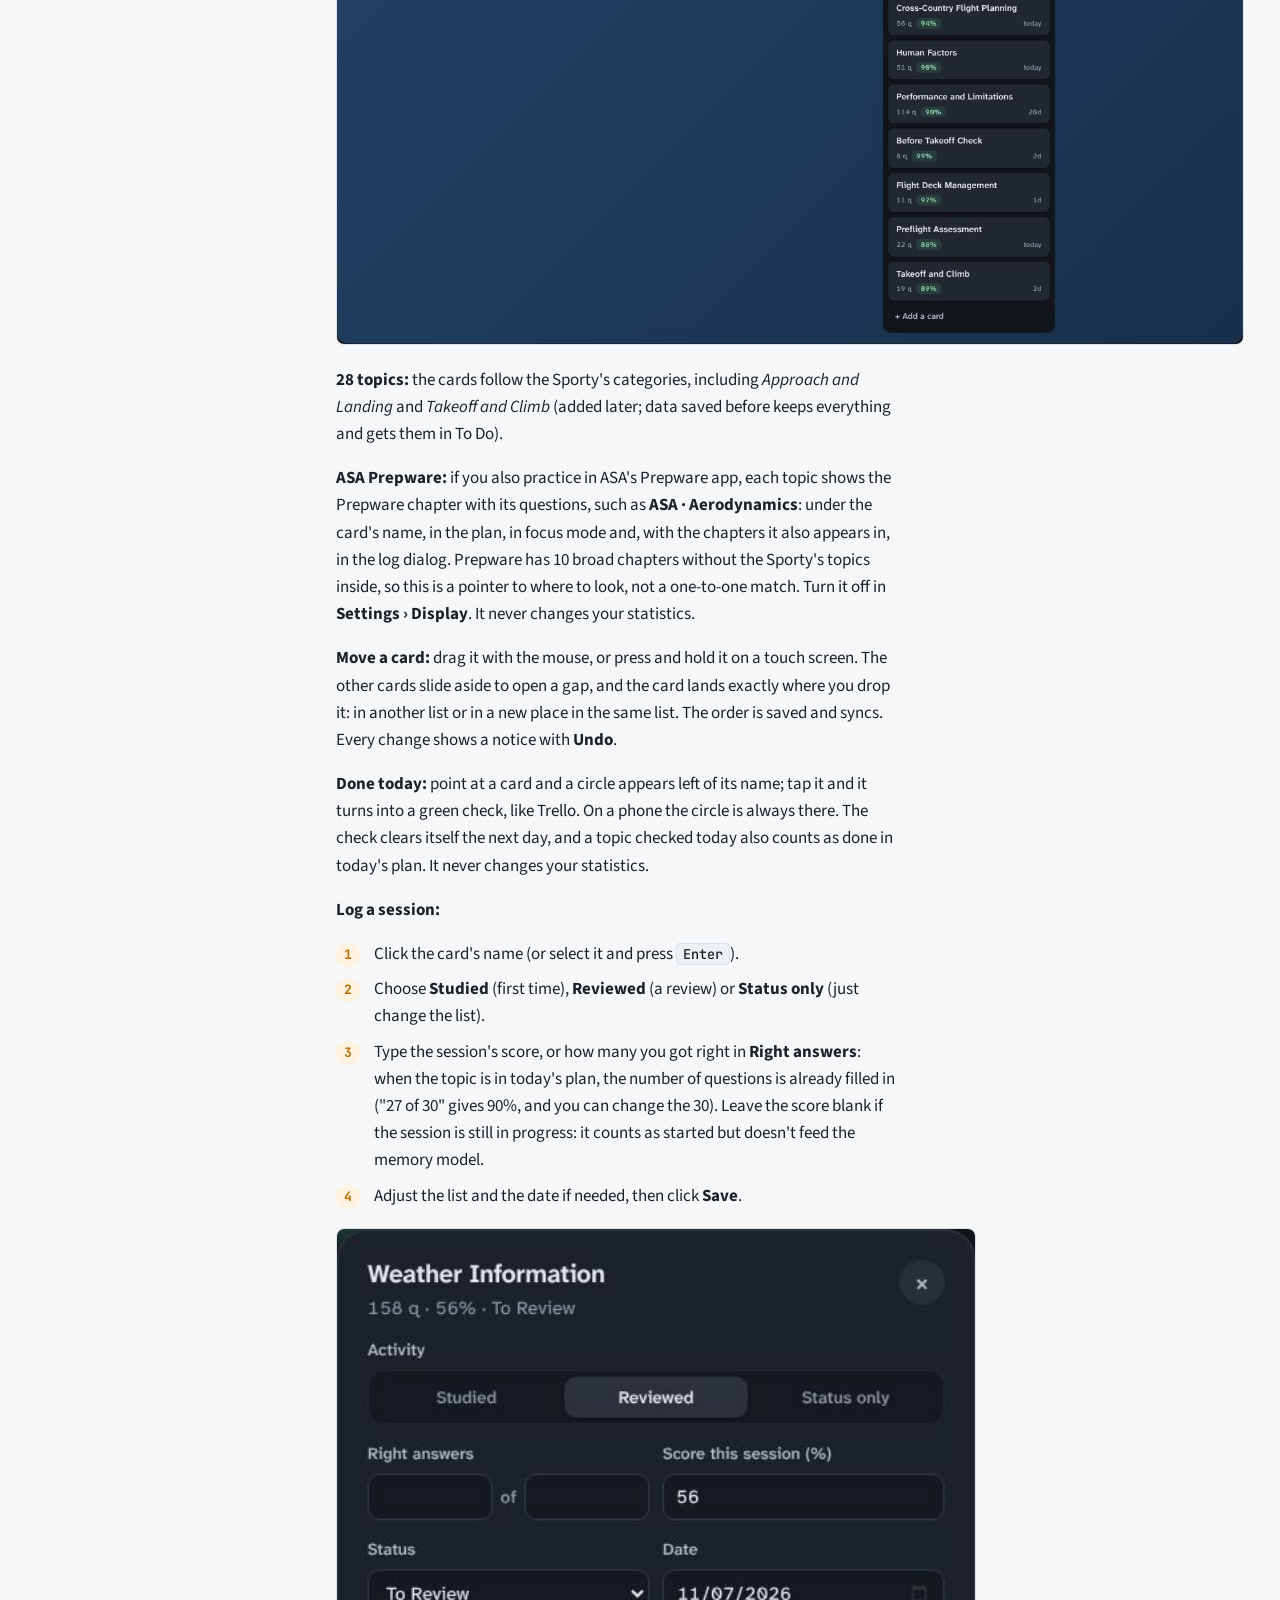
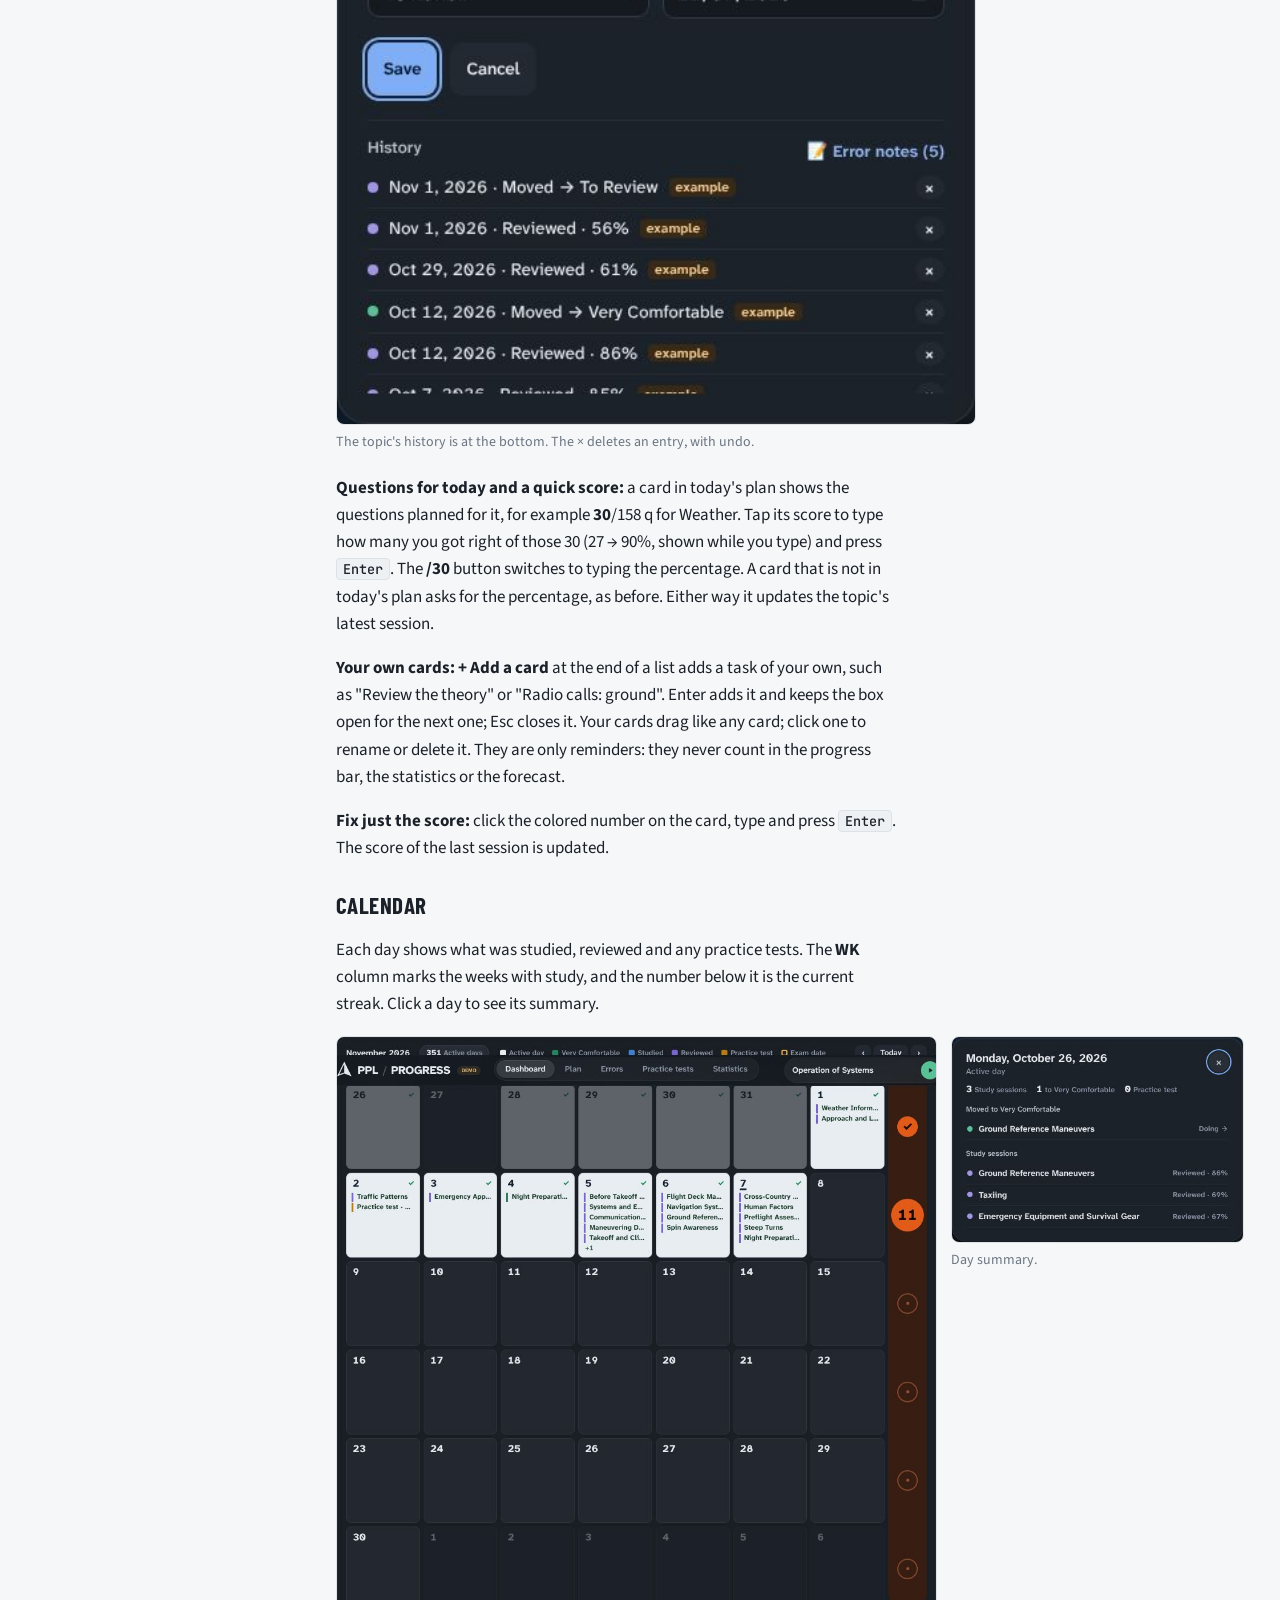
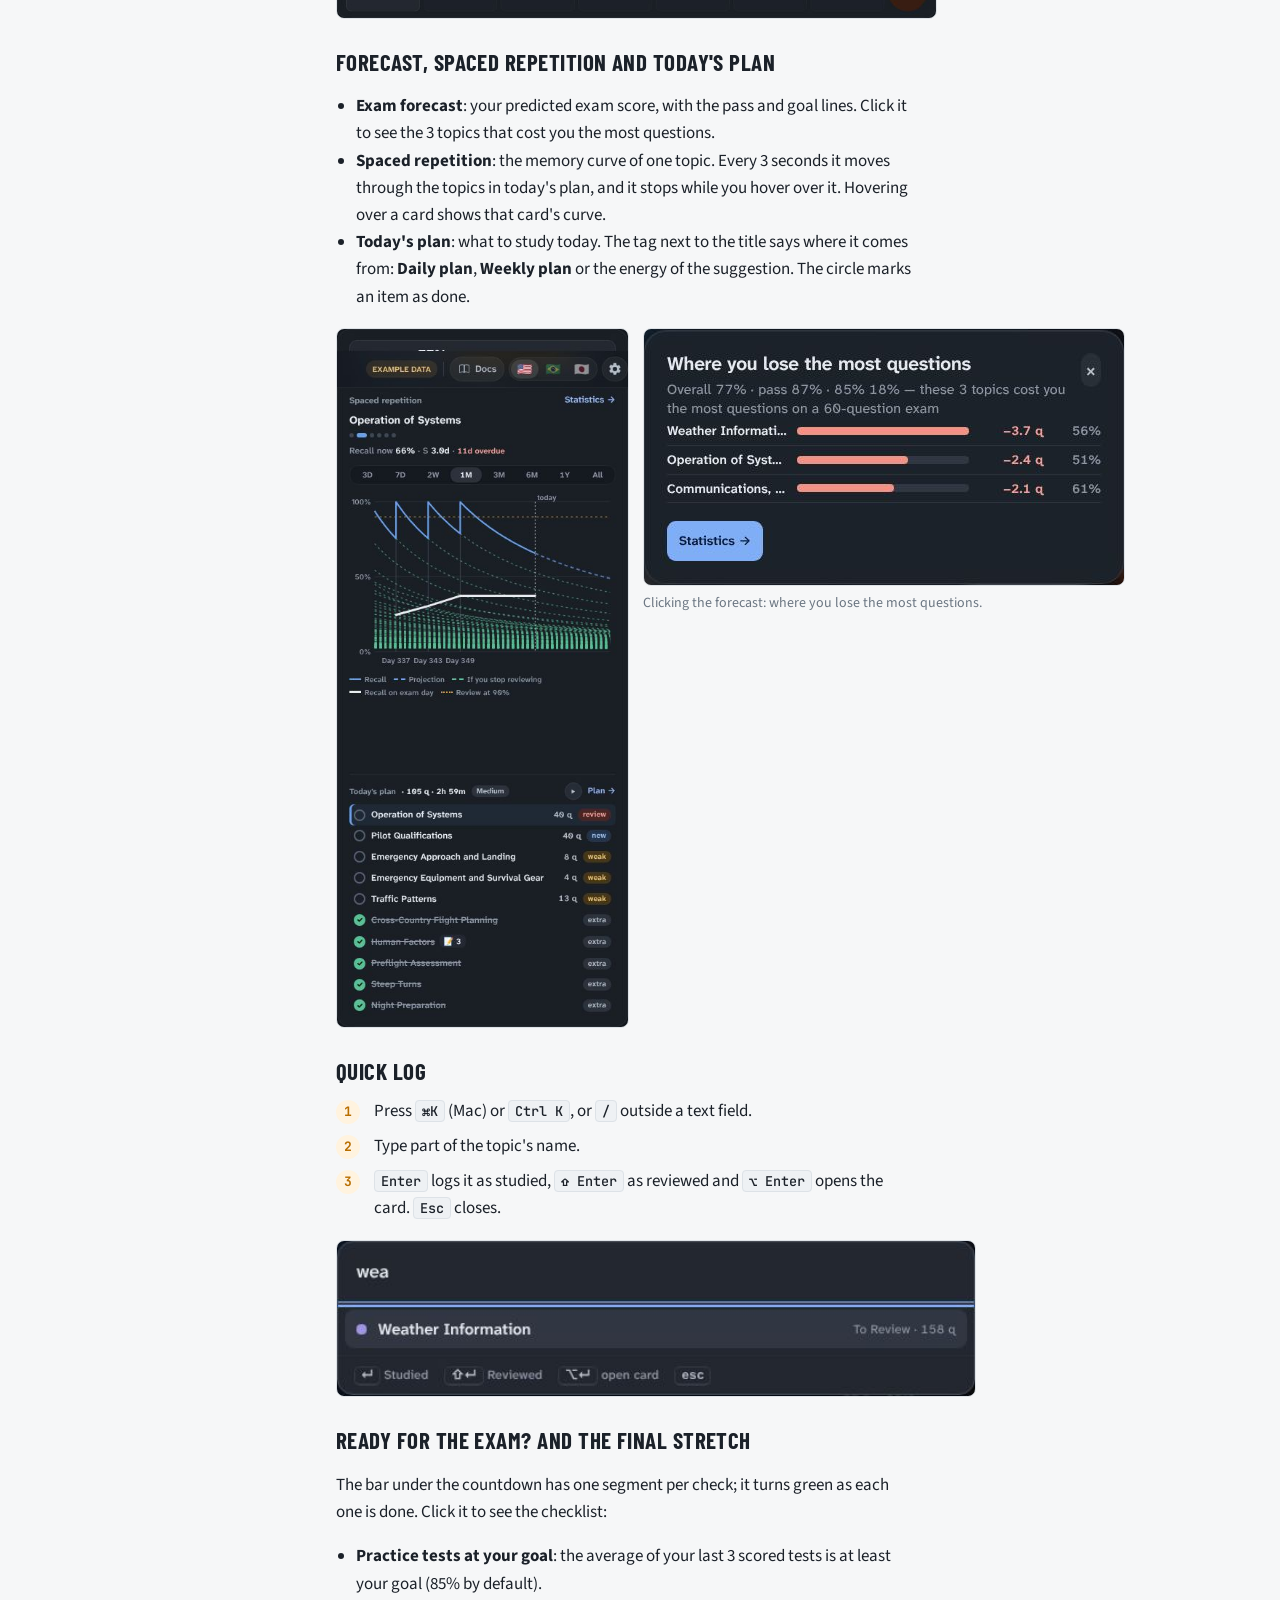
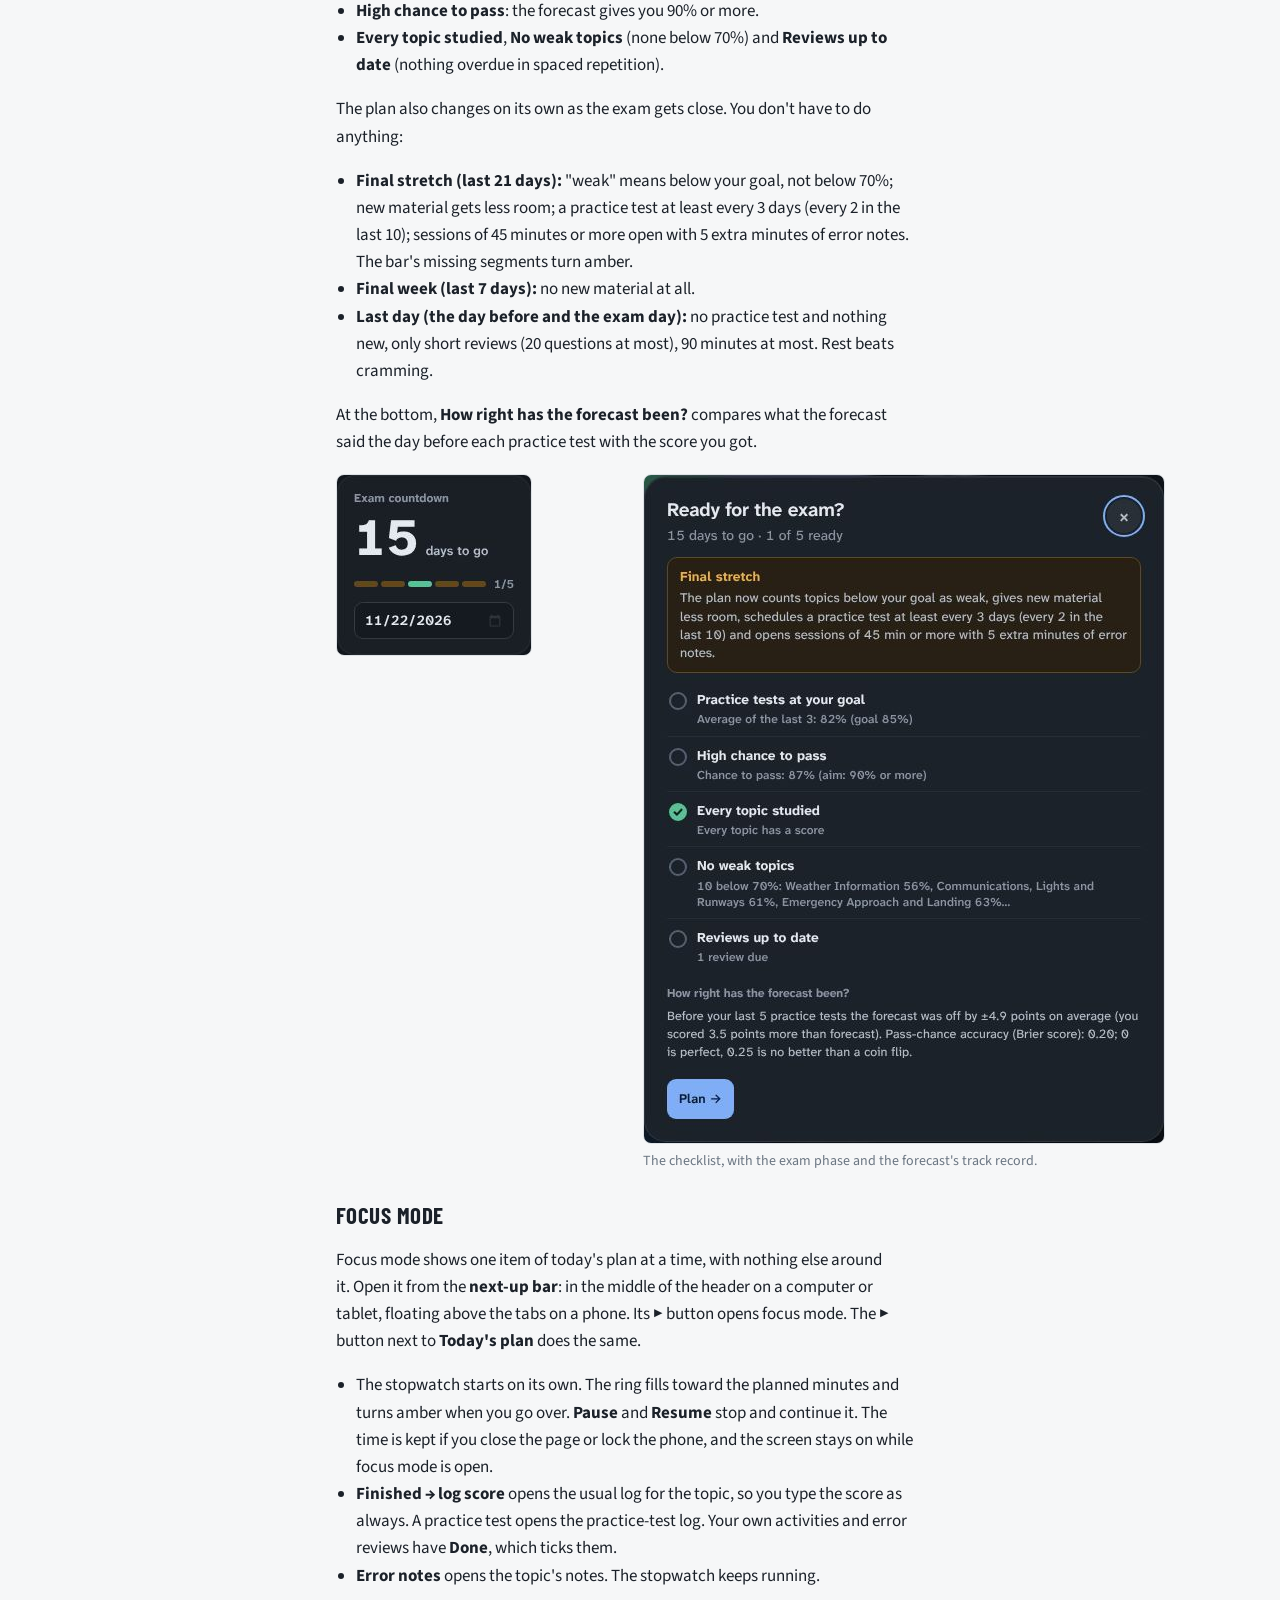
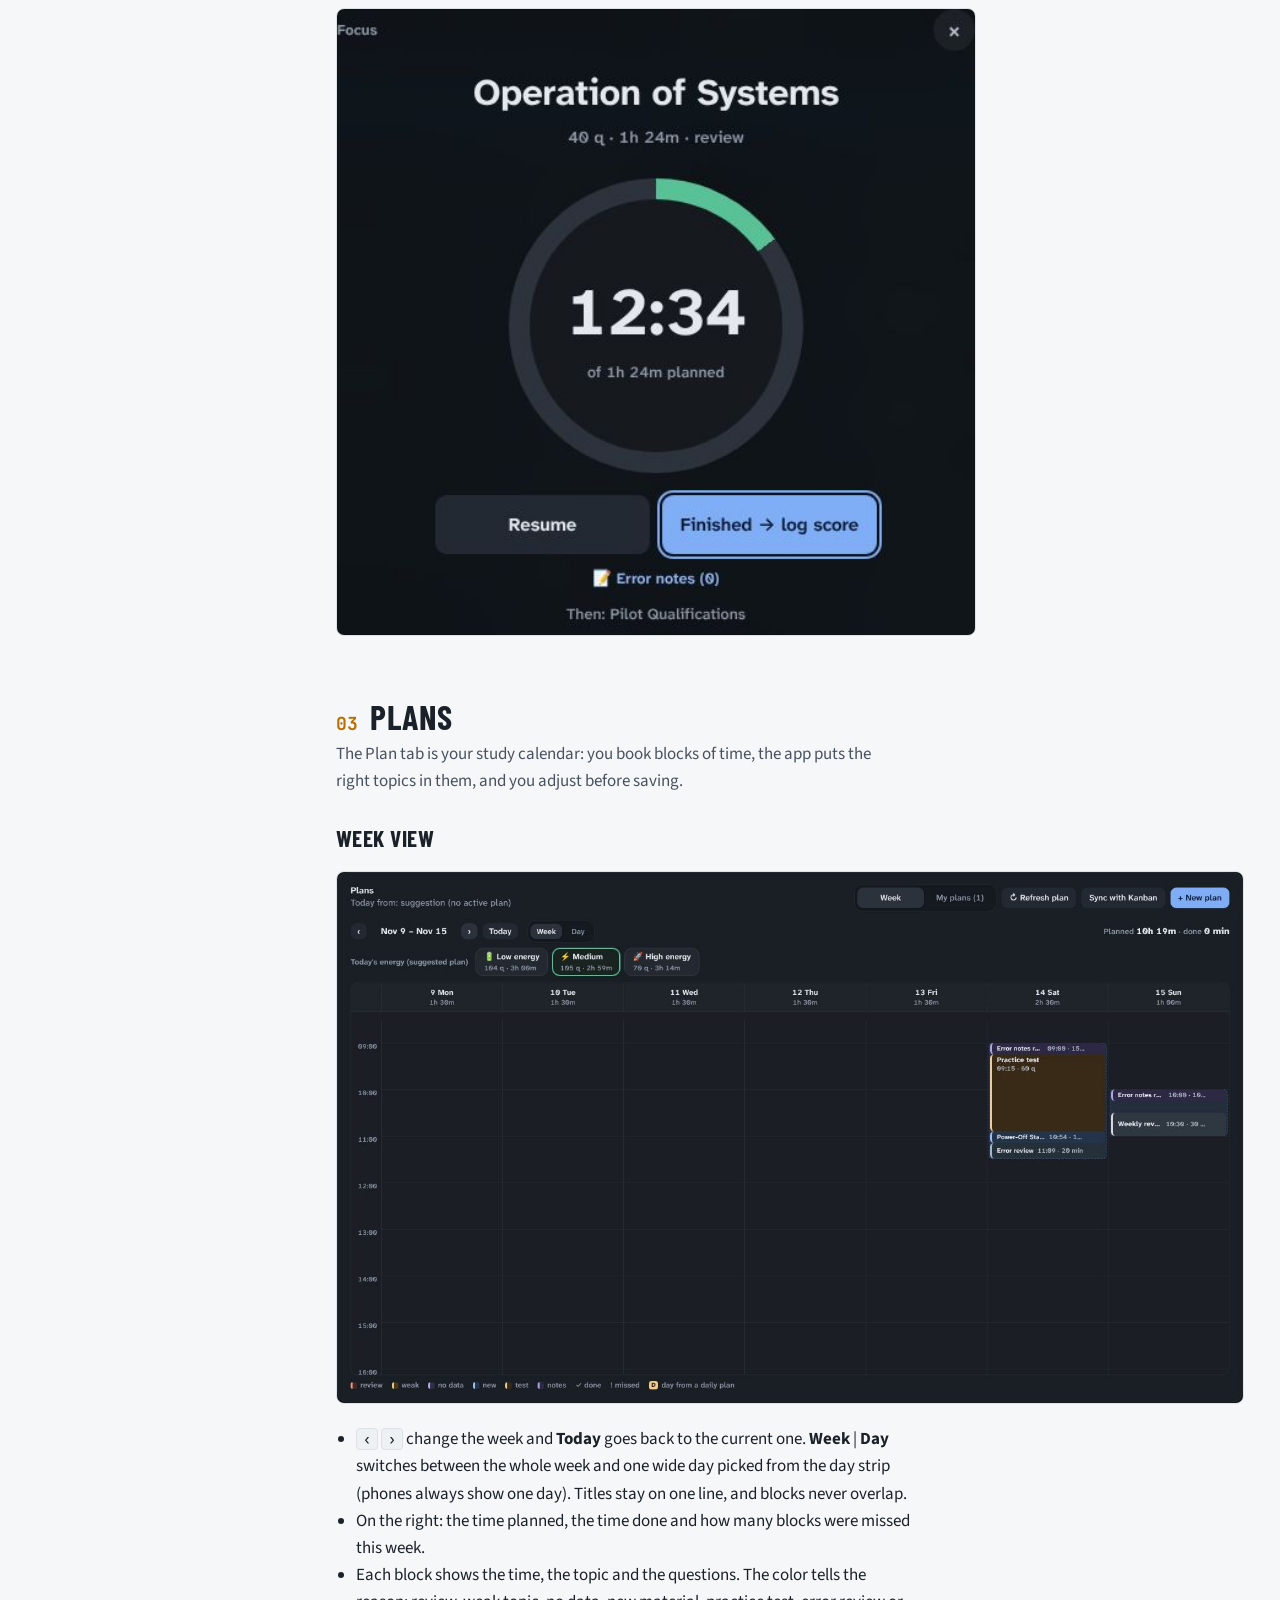
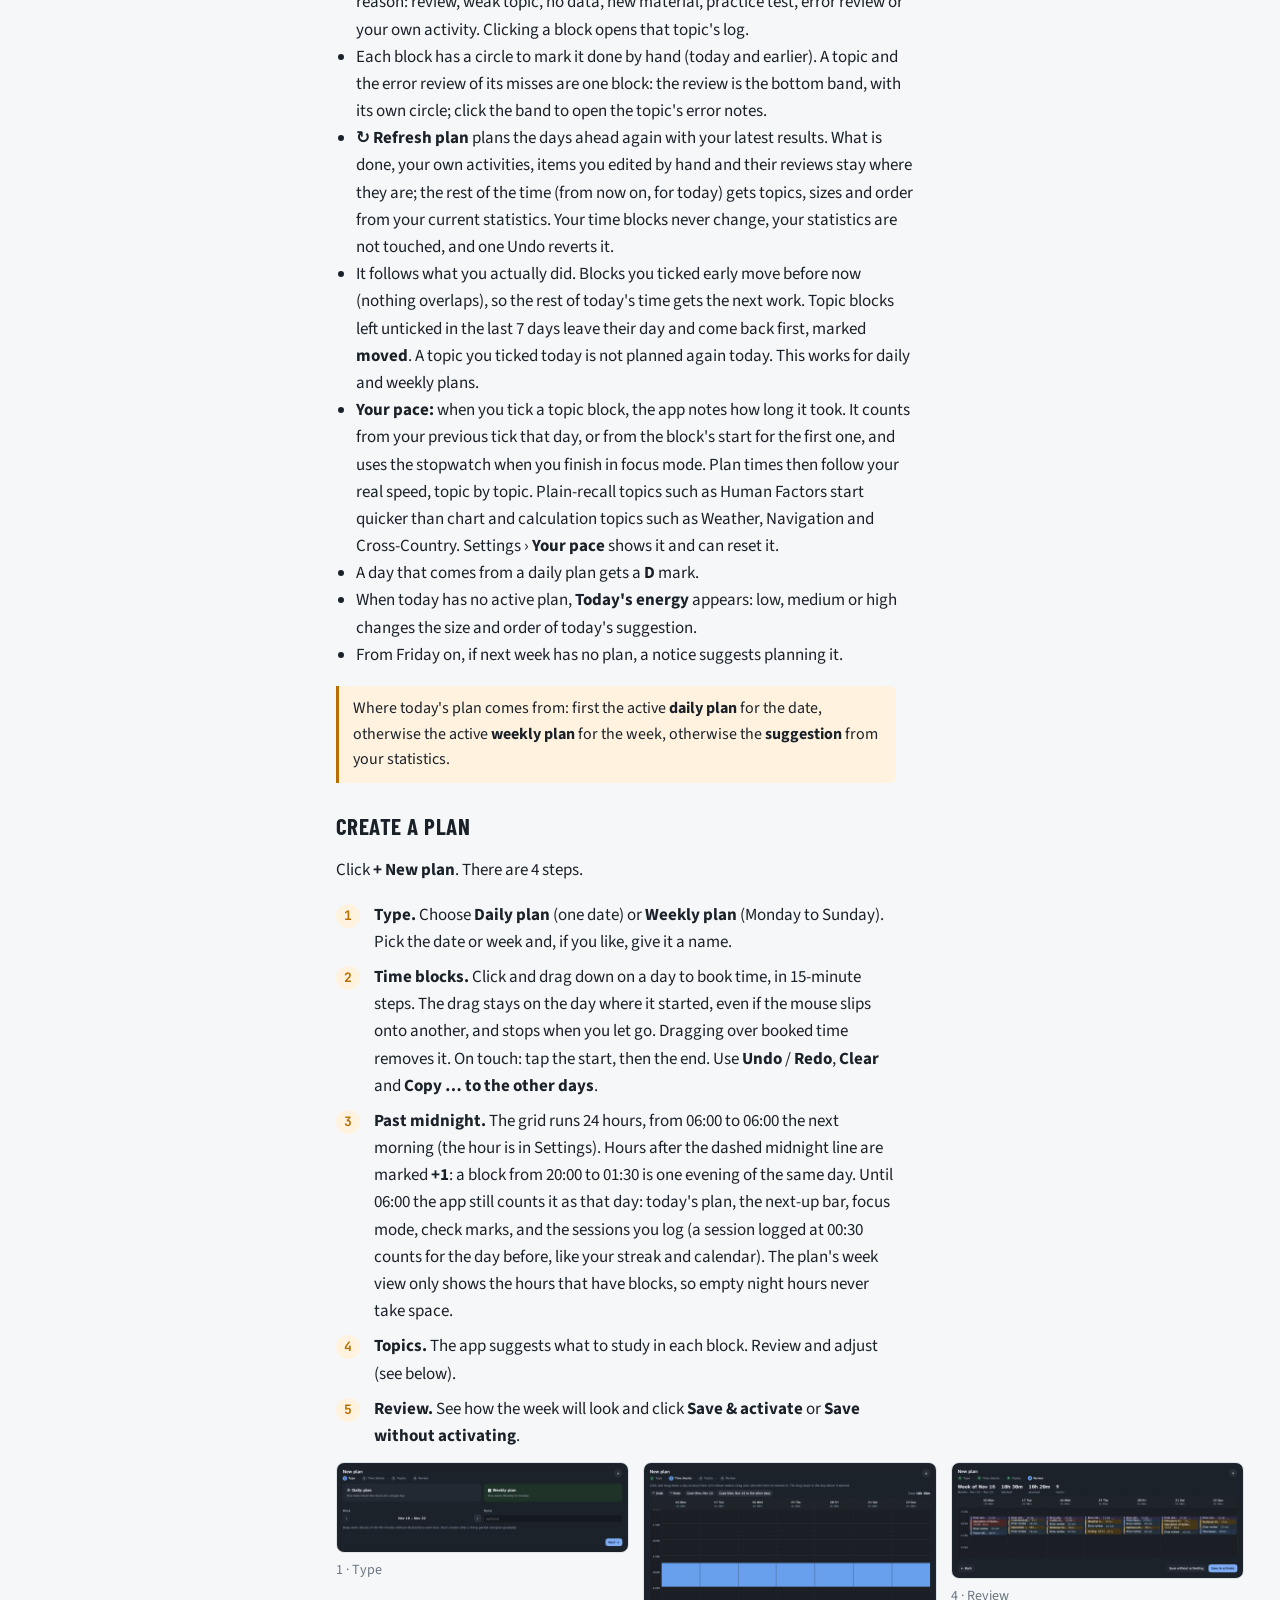
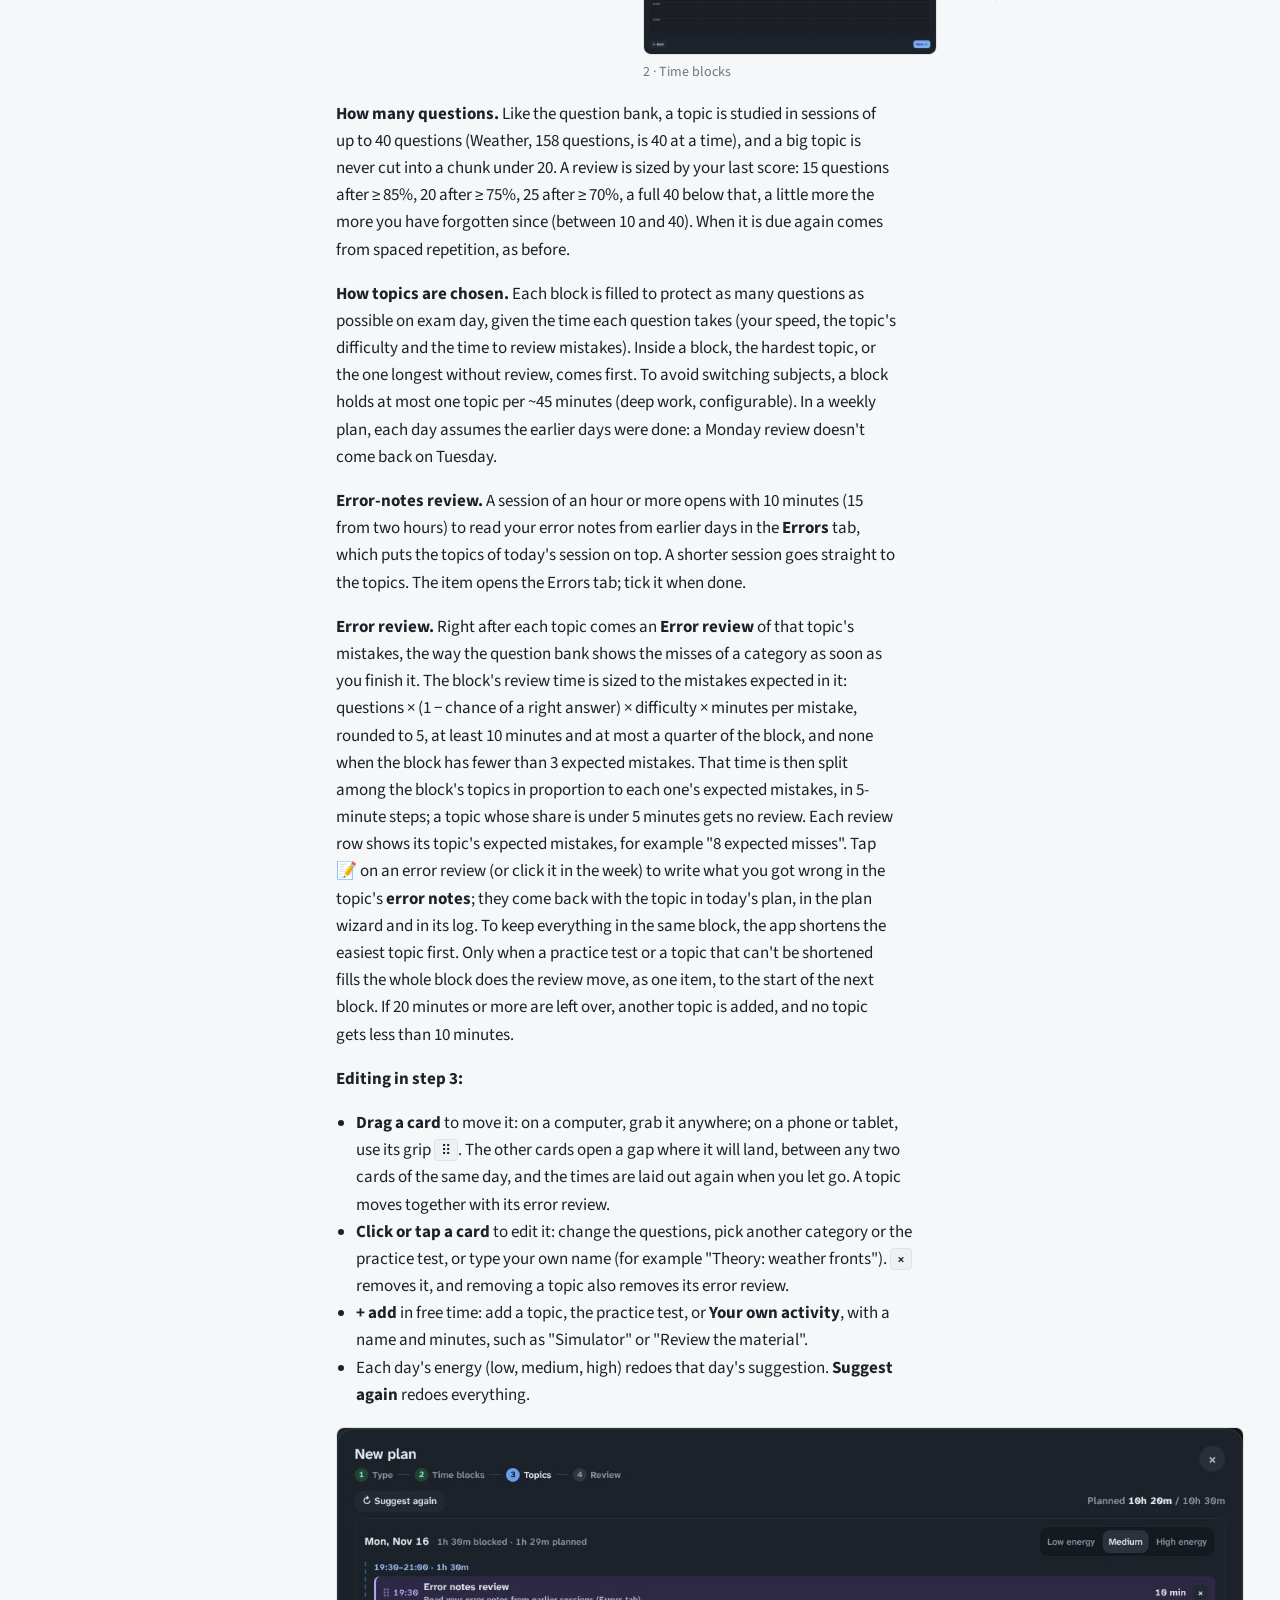
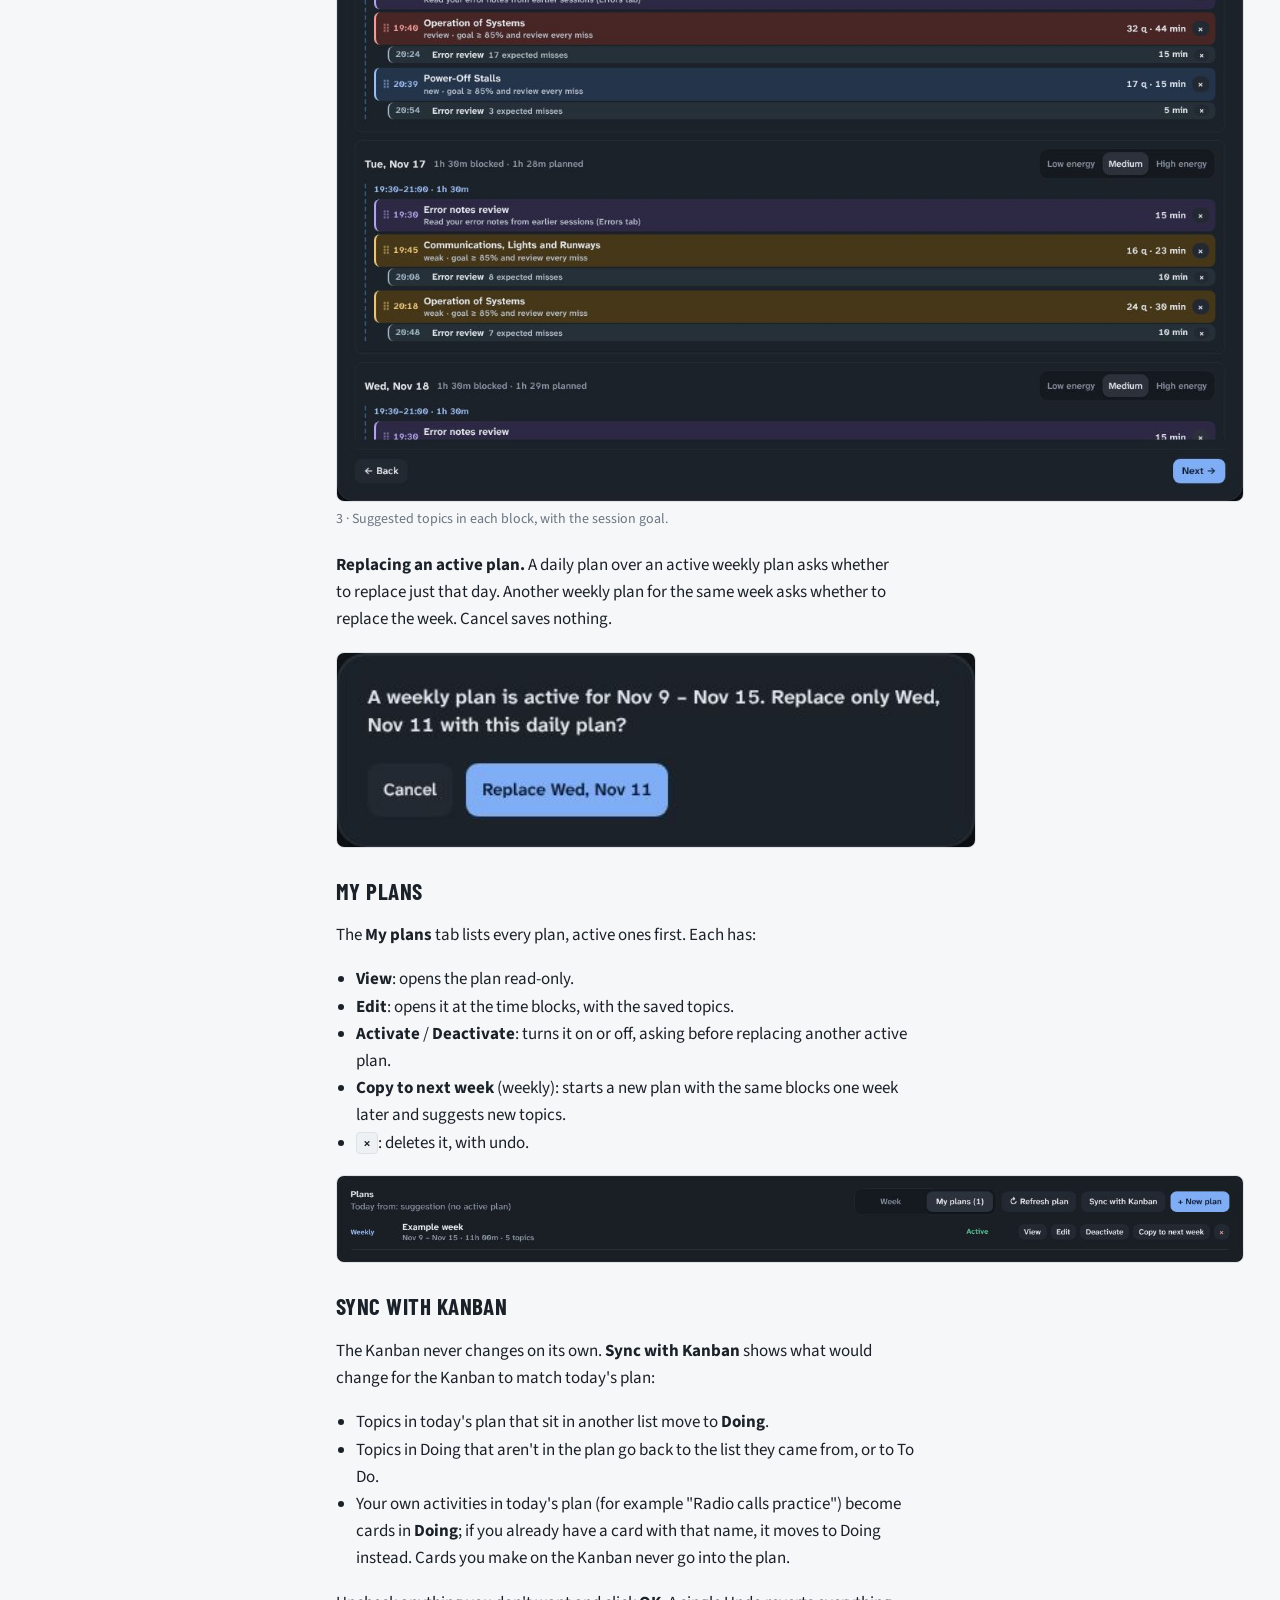
==== commit 7f72e4e1: "Study day: the plan grid runs 24 hours and the day lasts until its first hour A block can run past m" ====
--- a/docs/index.html
+++ b/docs/index.html
@@ -302,6 +302,7 @@
   <ol class="steps">
     <li><b>Type.</b> Choose <span class="ui">Daily plan</span> (one date) or <span class="ui">Weekly plan</span> (Monday to Sunday). Pick the date or week and, if you like, give it a name.</li>
     <li><b>Time blocks.</b> Click and drag down on a day to book time, in 15-minute steps. The drag stays on the day where it started, even if the mouse slips onto another, and stops when you let go. Dragging over booked time removes it. On touch: tap the start, then the end. Use <span class="ui">Undo</span> / <span class="ui">Redo</span>, <span class="ui">Clear</span> and <span class="ui">Copy … to the other days</span>.</li>
+    <li><b>Past midnight.</b> The grid runs 24 hours, from 06:00 to 06:00 the next morning (the hour is in Settings). Hours after the dashed midnight line are marked <span class="ui">+1</span>: a block from 20:00 to 01:30 is one evening of the same day. Until 06:00 the app still counts it as that day: today's plan, the next-up bar, focus mode, check marks, and the sessions you log (a session logged at 00:30 counts for the day before, like your streak and calendar). The plan's week view only shows the hours that have blocks, so empty night hours never take space.</li>
     <li><b>Topics.</b> The app suggests what to study in each block. Review and adjust (see below).</li>
     <li><b>Review.</b> See how the week will look and click <span class="ui">Save &amp; activate</span> or <span class="ui">Save without activating</span>.</li>
   </ol>
@@ -422,7 +423,7 @@
       <tr><td>Questions per hour · Review min</td><td>Your speed and the time to review each mistake.</td><td>40 · 1.5 min</td></tr>
       <tr><td>Practice test every</td><td>The interval between practice tests (or off).</td><td>3 days</td></tr>
       <tr><td>Default energy</td><td>The energy of the suggested plan when you haven't picked one today.</td><td>Medium</td></tr>
-      <tr><td>Plan grid starts at</td><td>The first hour of the block grid.</td><td>06:00</td></tr>
+      <tr><td>Plan grid starts at</td><td>The first hour of the block grid, and of your study day: the grid runs 24 hours, to the same hour next morning.</td><td>06:00</td></tr>
       <tr><td>Deep work</td><td>Block minutes per topic (or off).</td><td>45 min</td></tr>
       <tr><td>Error review</td><td>The error-review item at the end of each plan block.</td><td>on</td></tr>
       <tr><td>Default chart intervals</td><td>The starting interval of each chart.</td><td>—</td></tr>
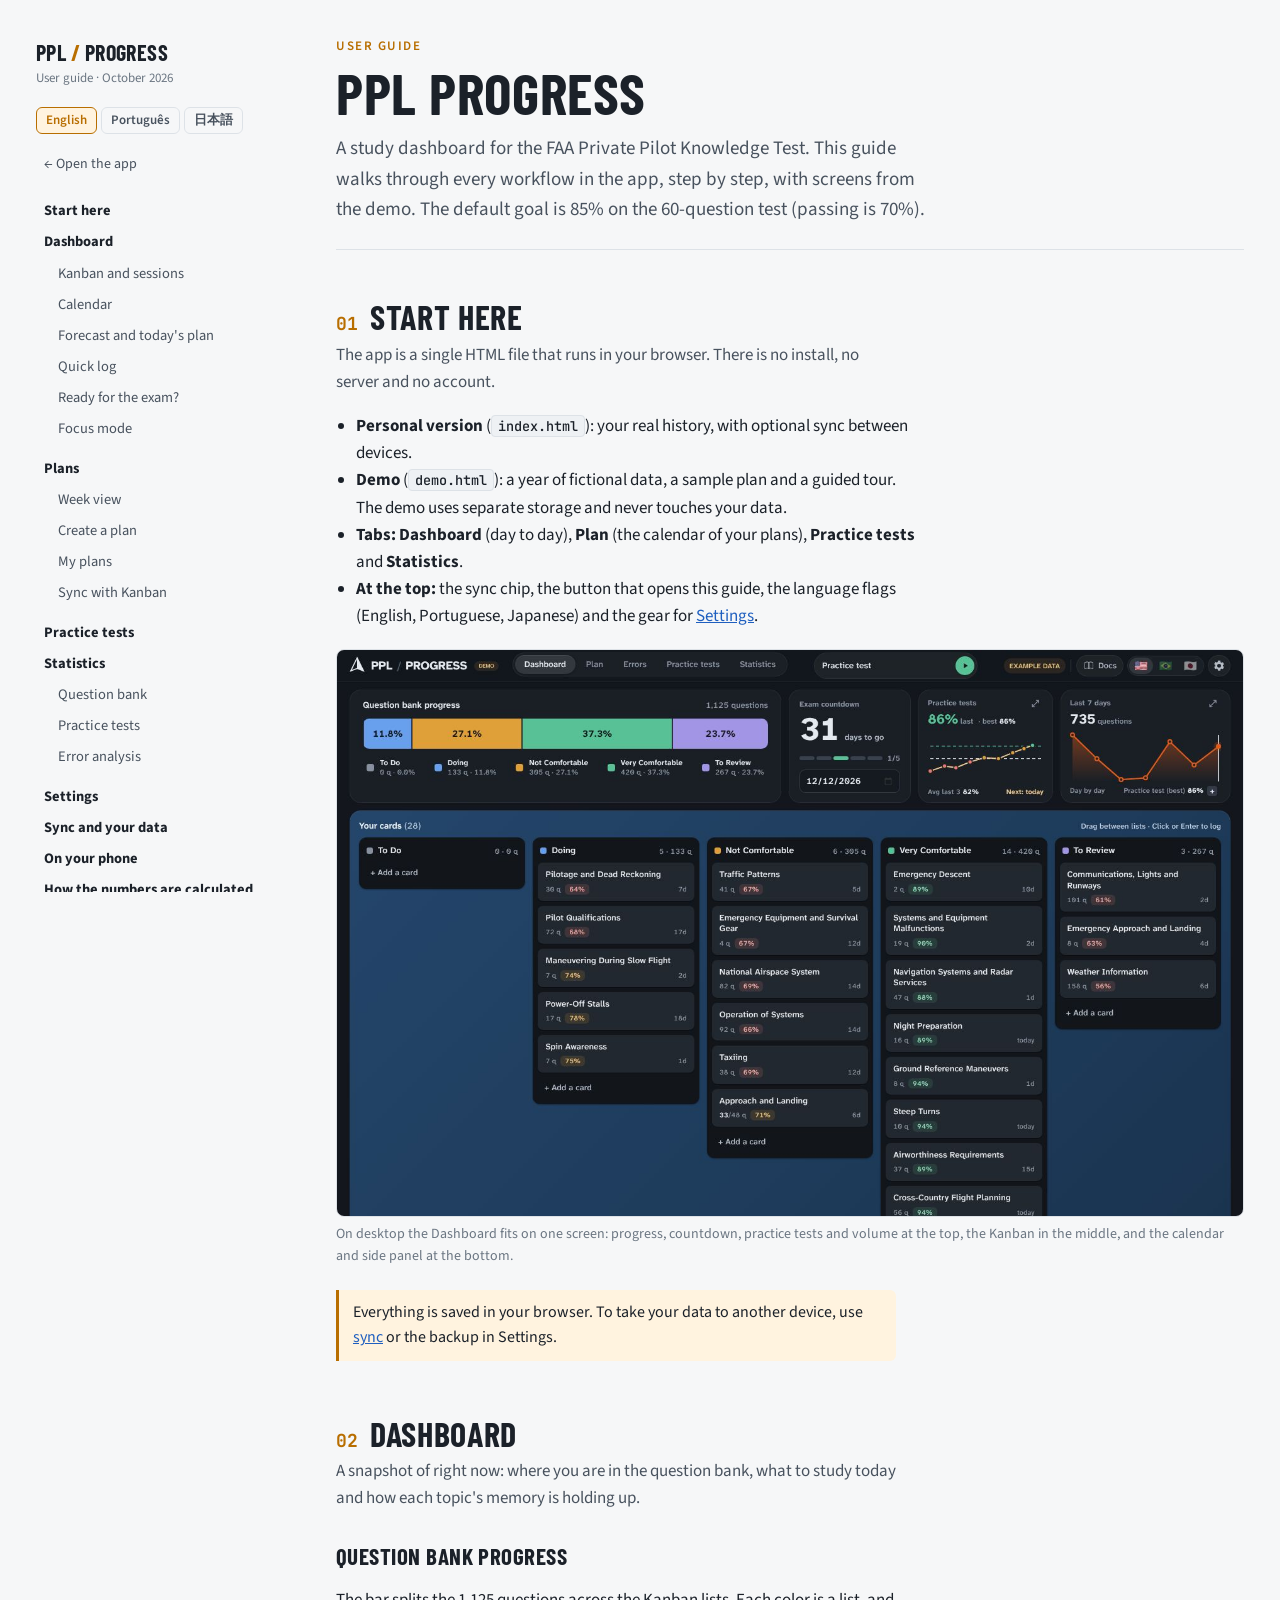
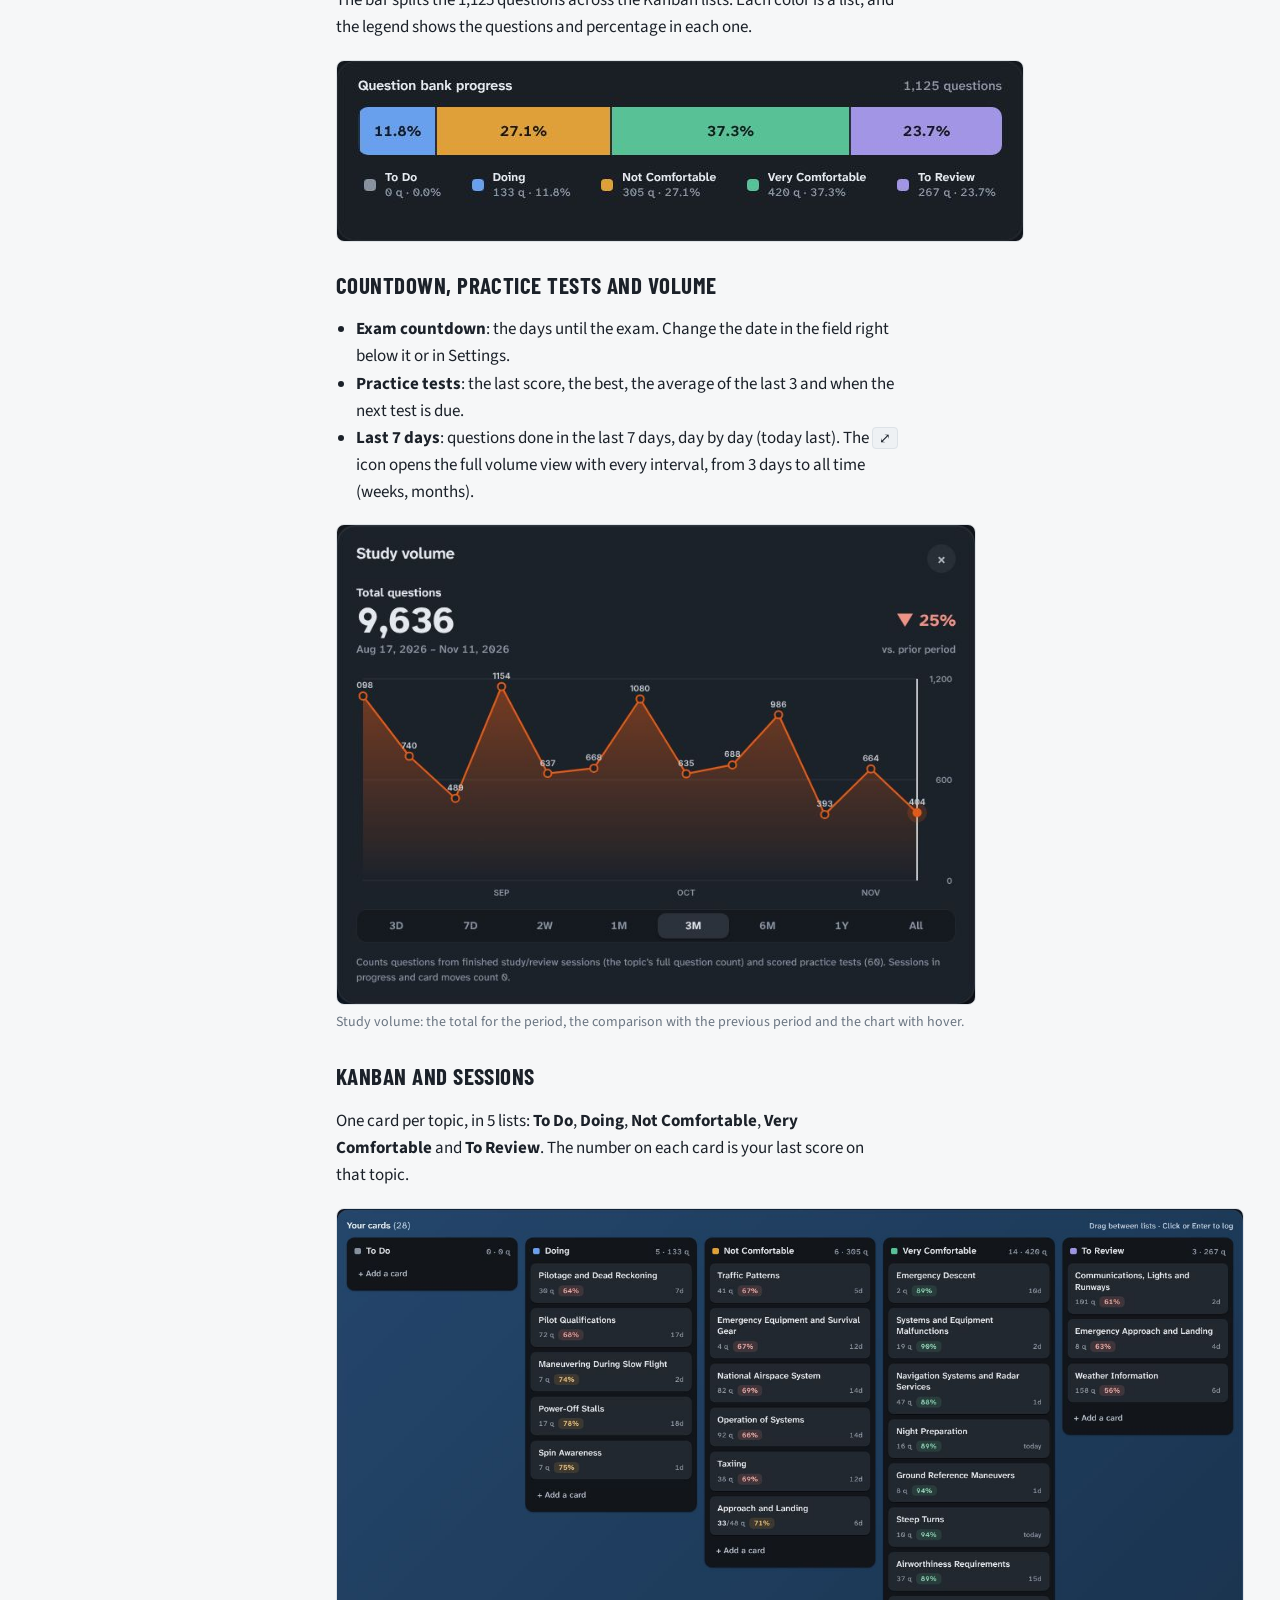
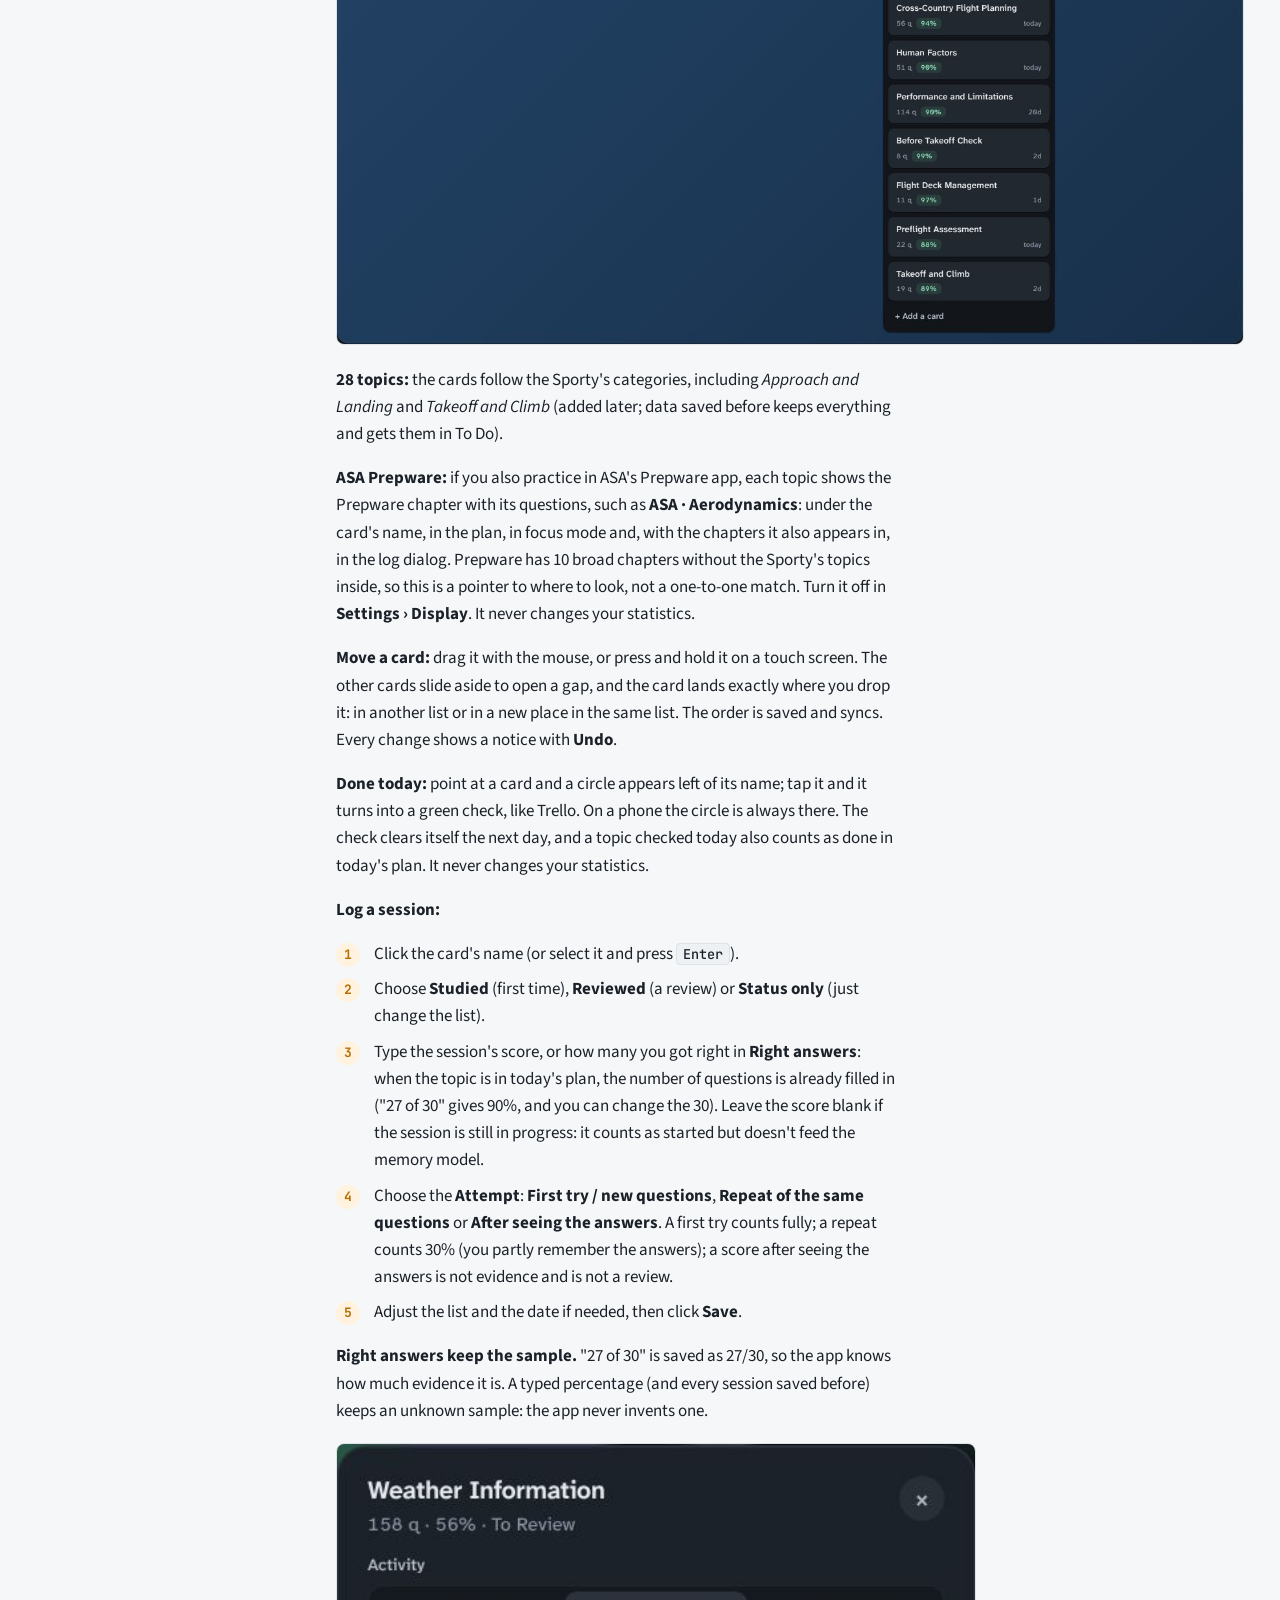
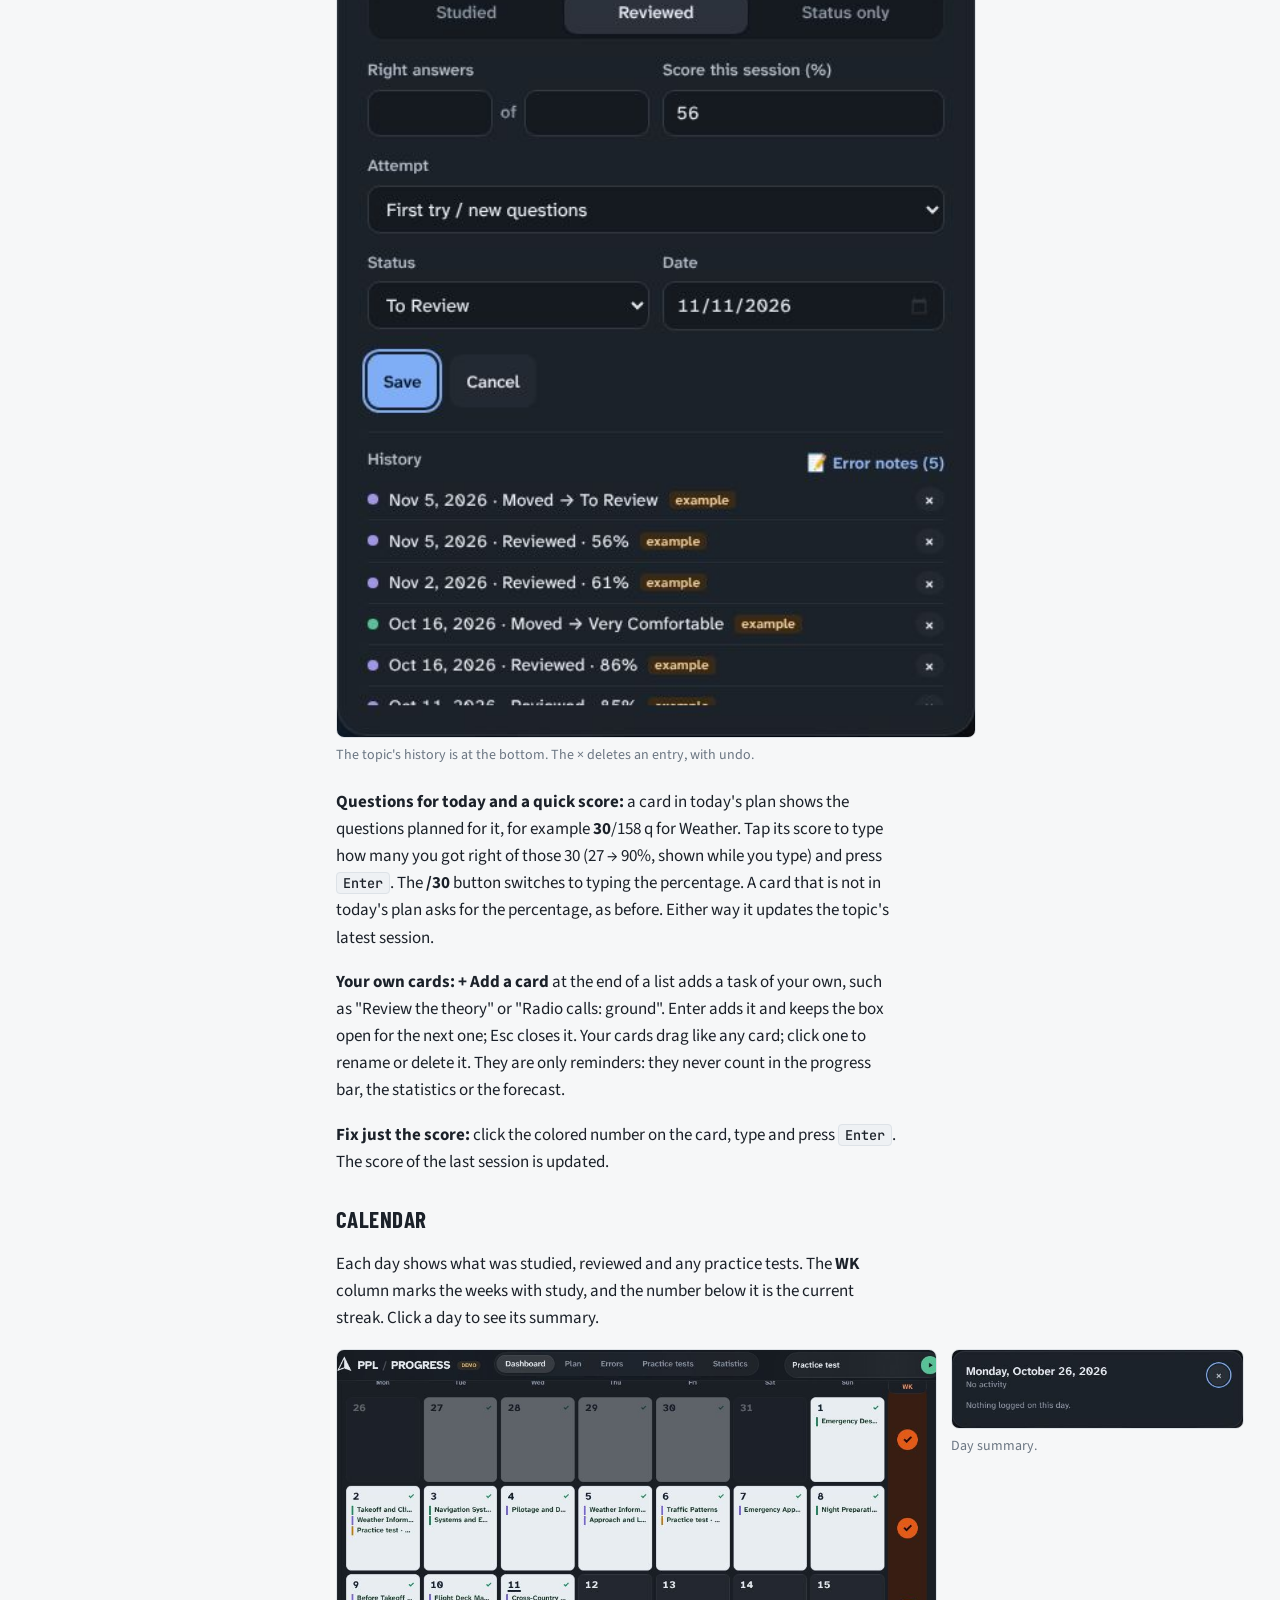
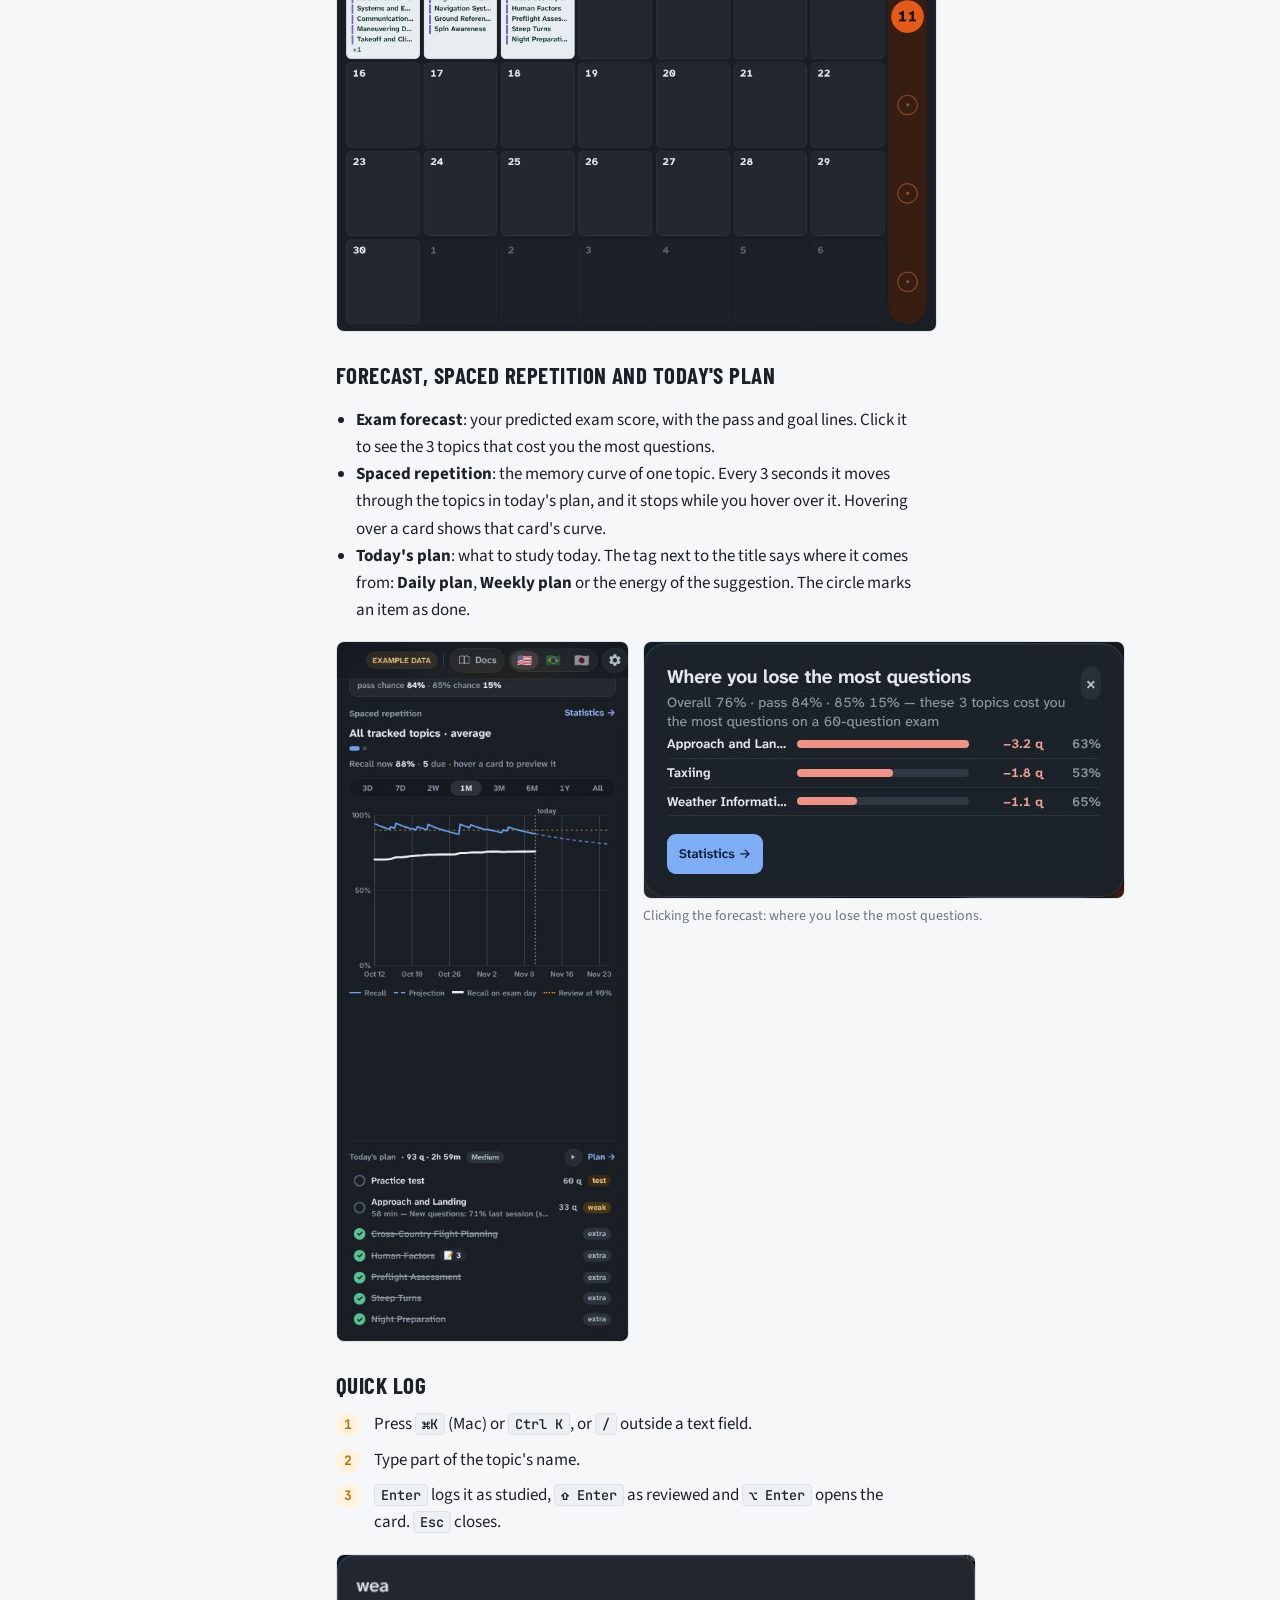
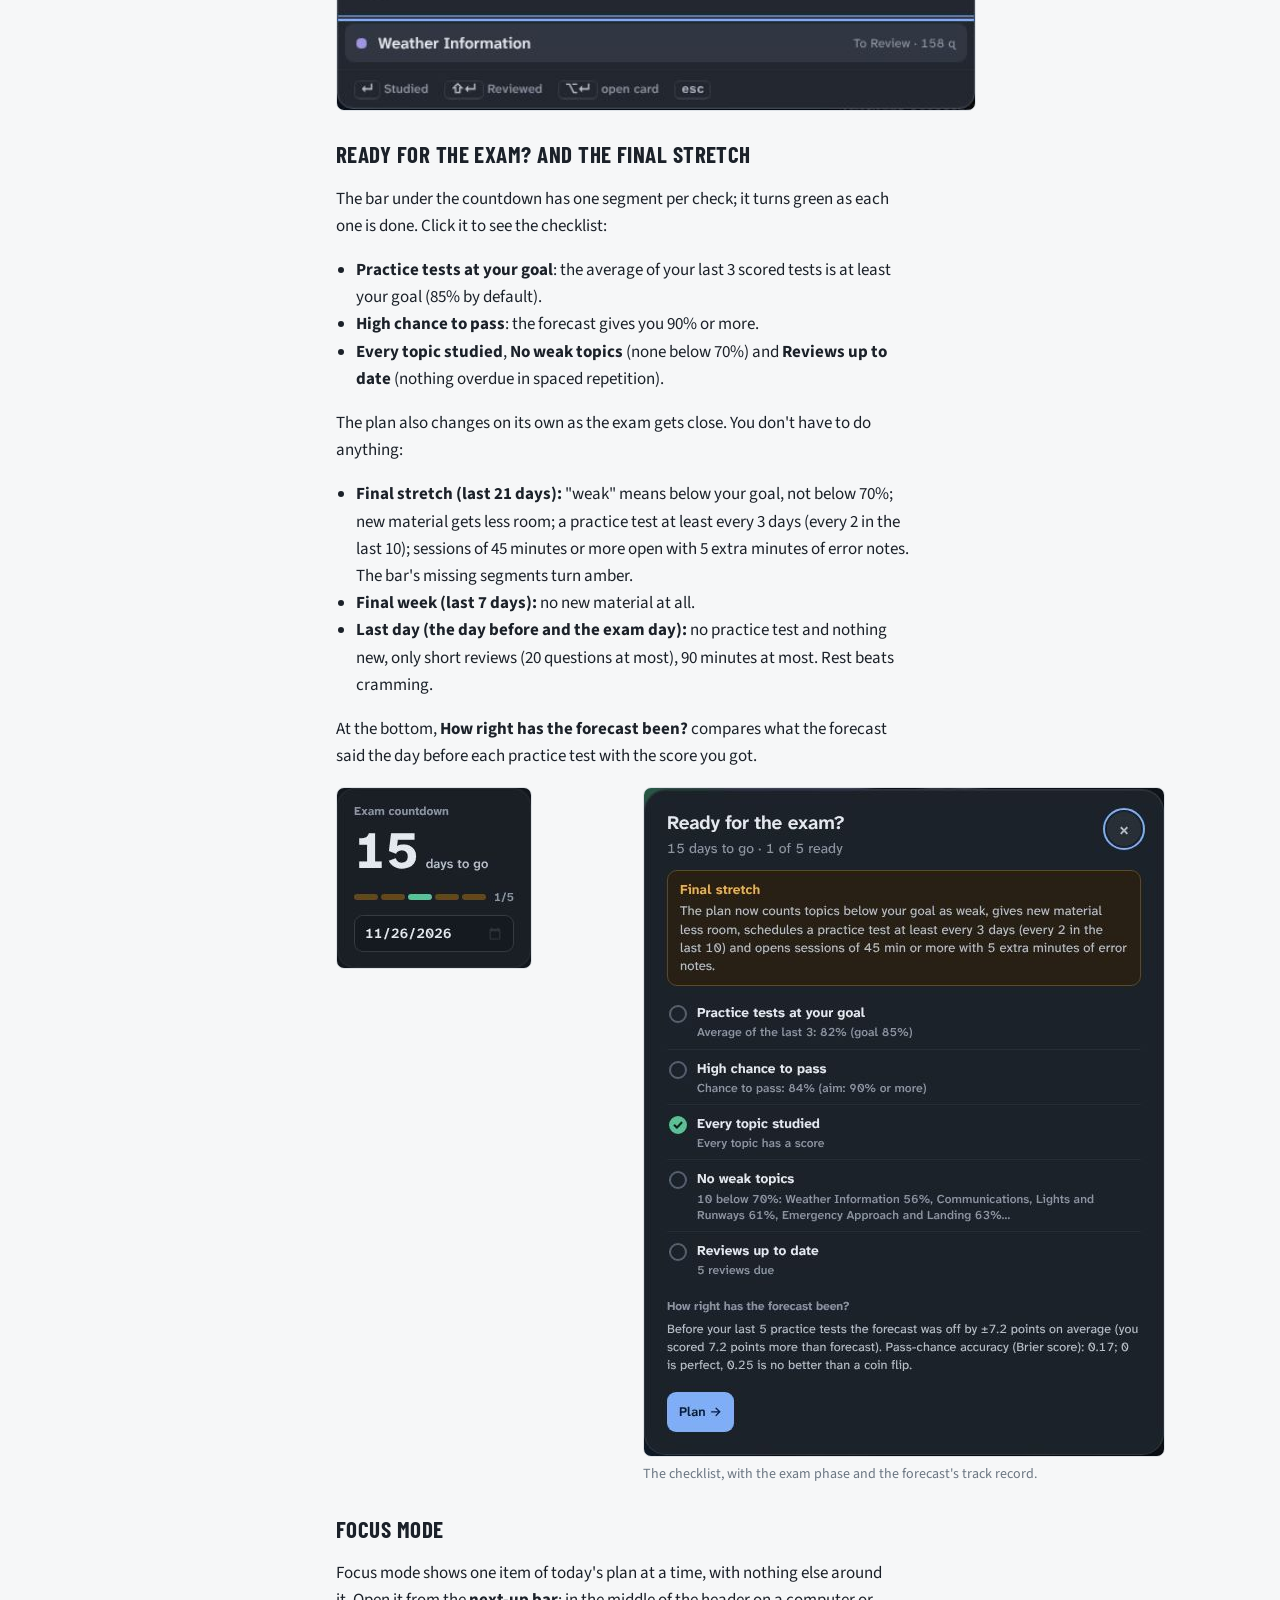
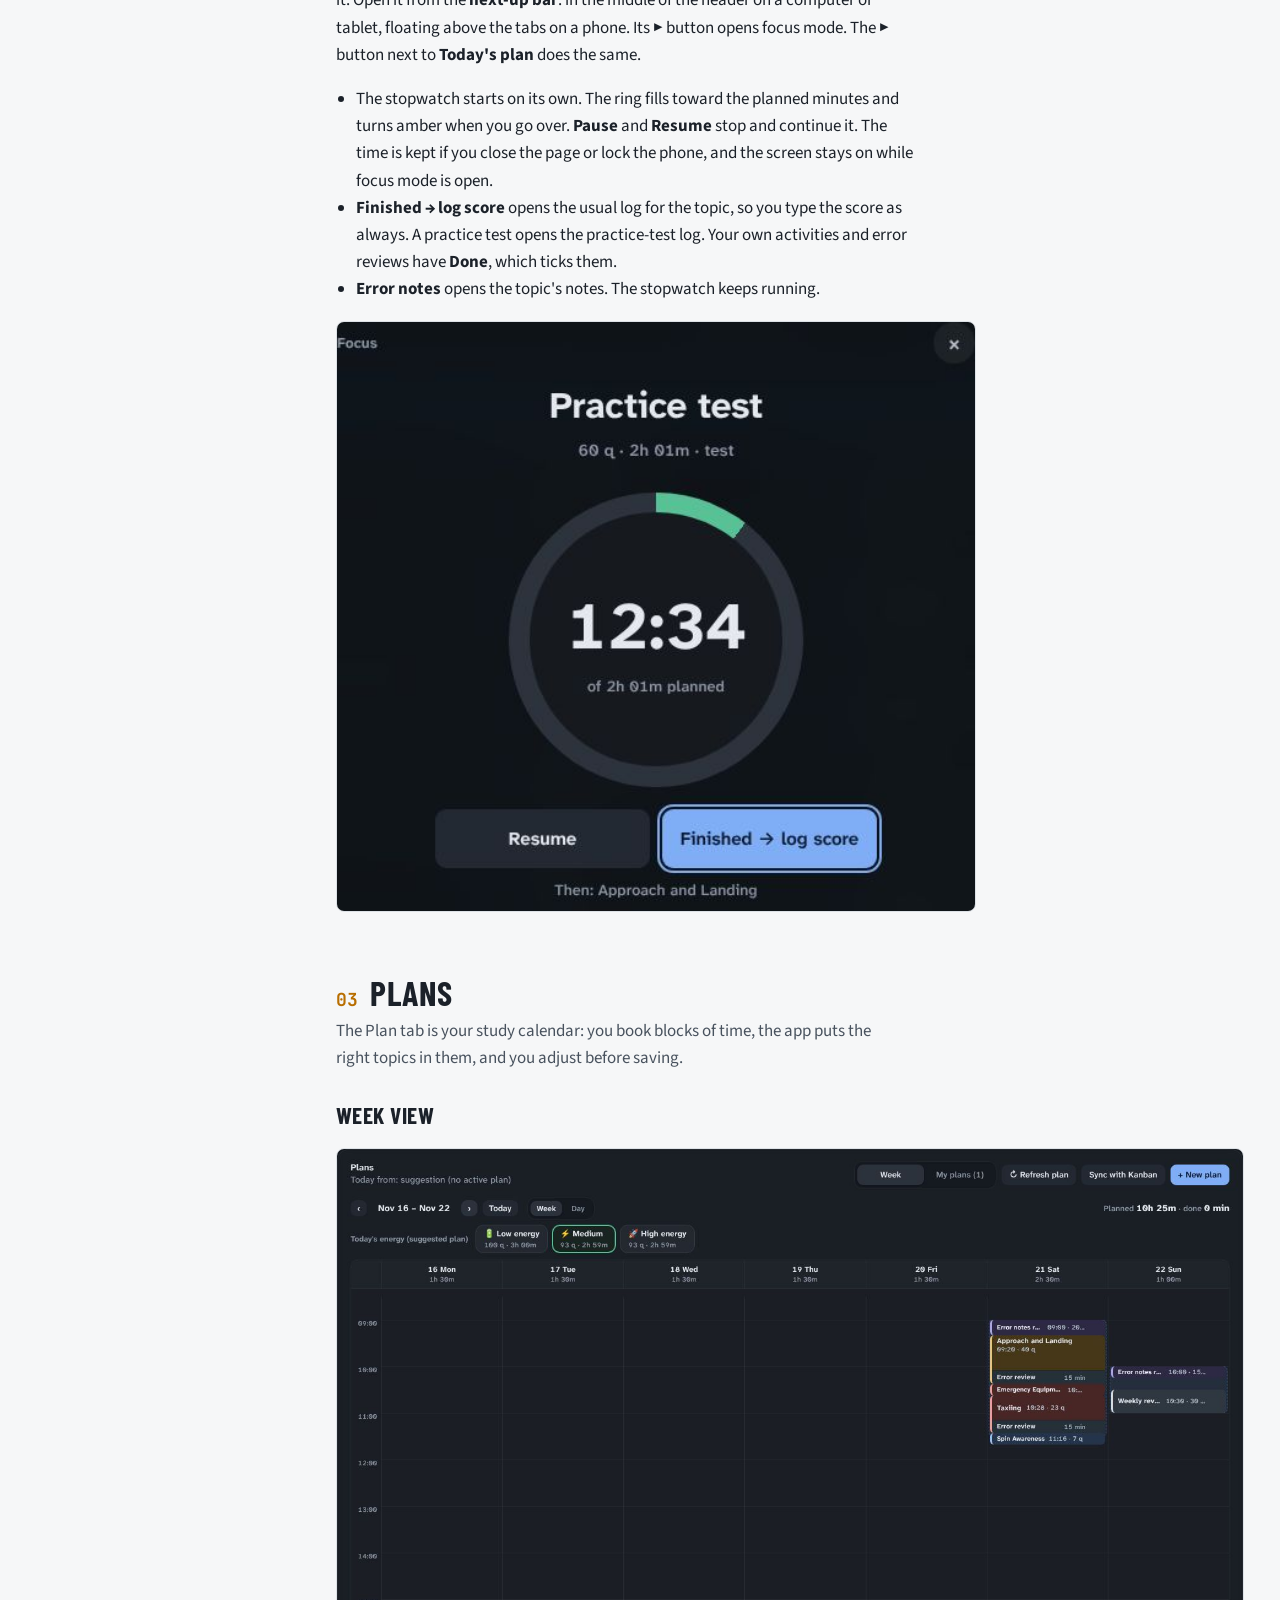
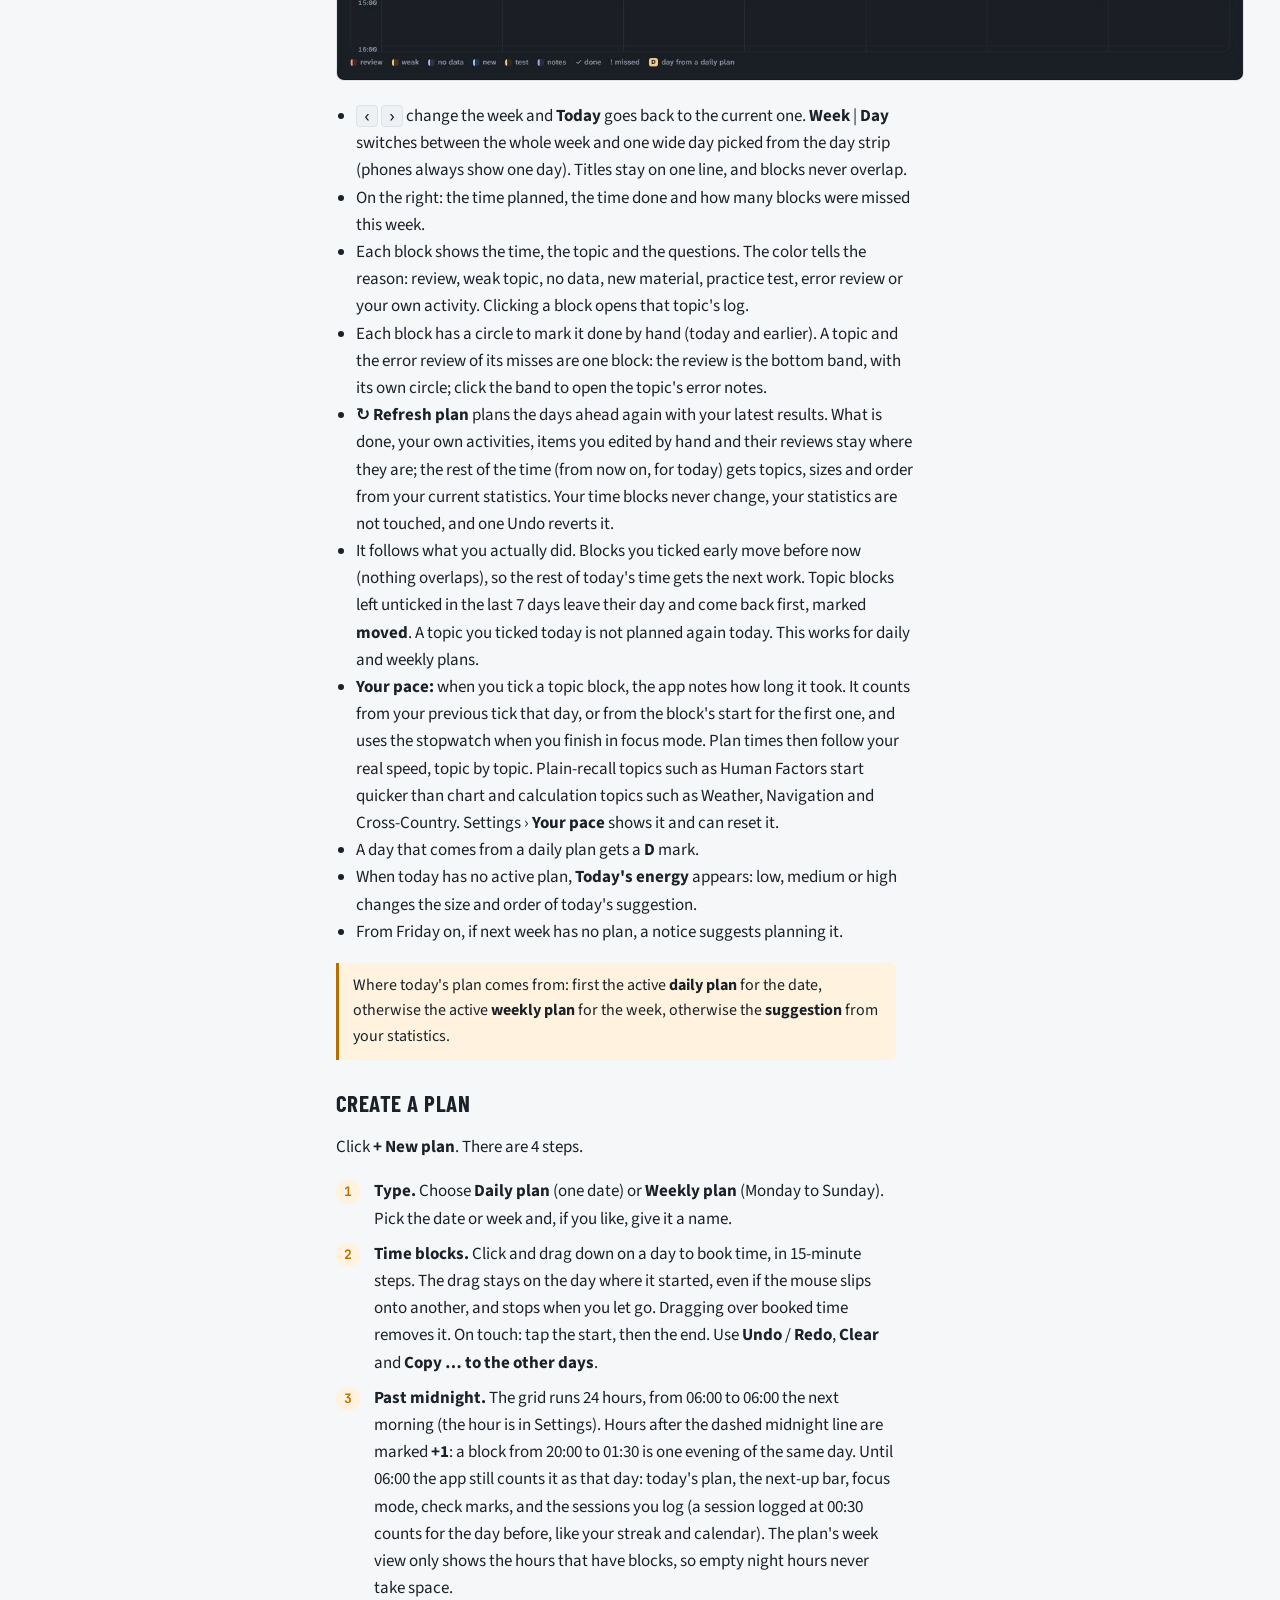
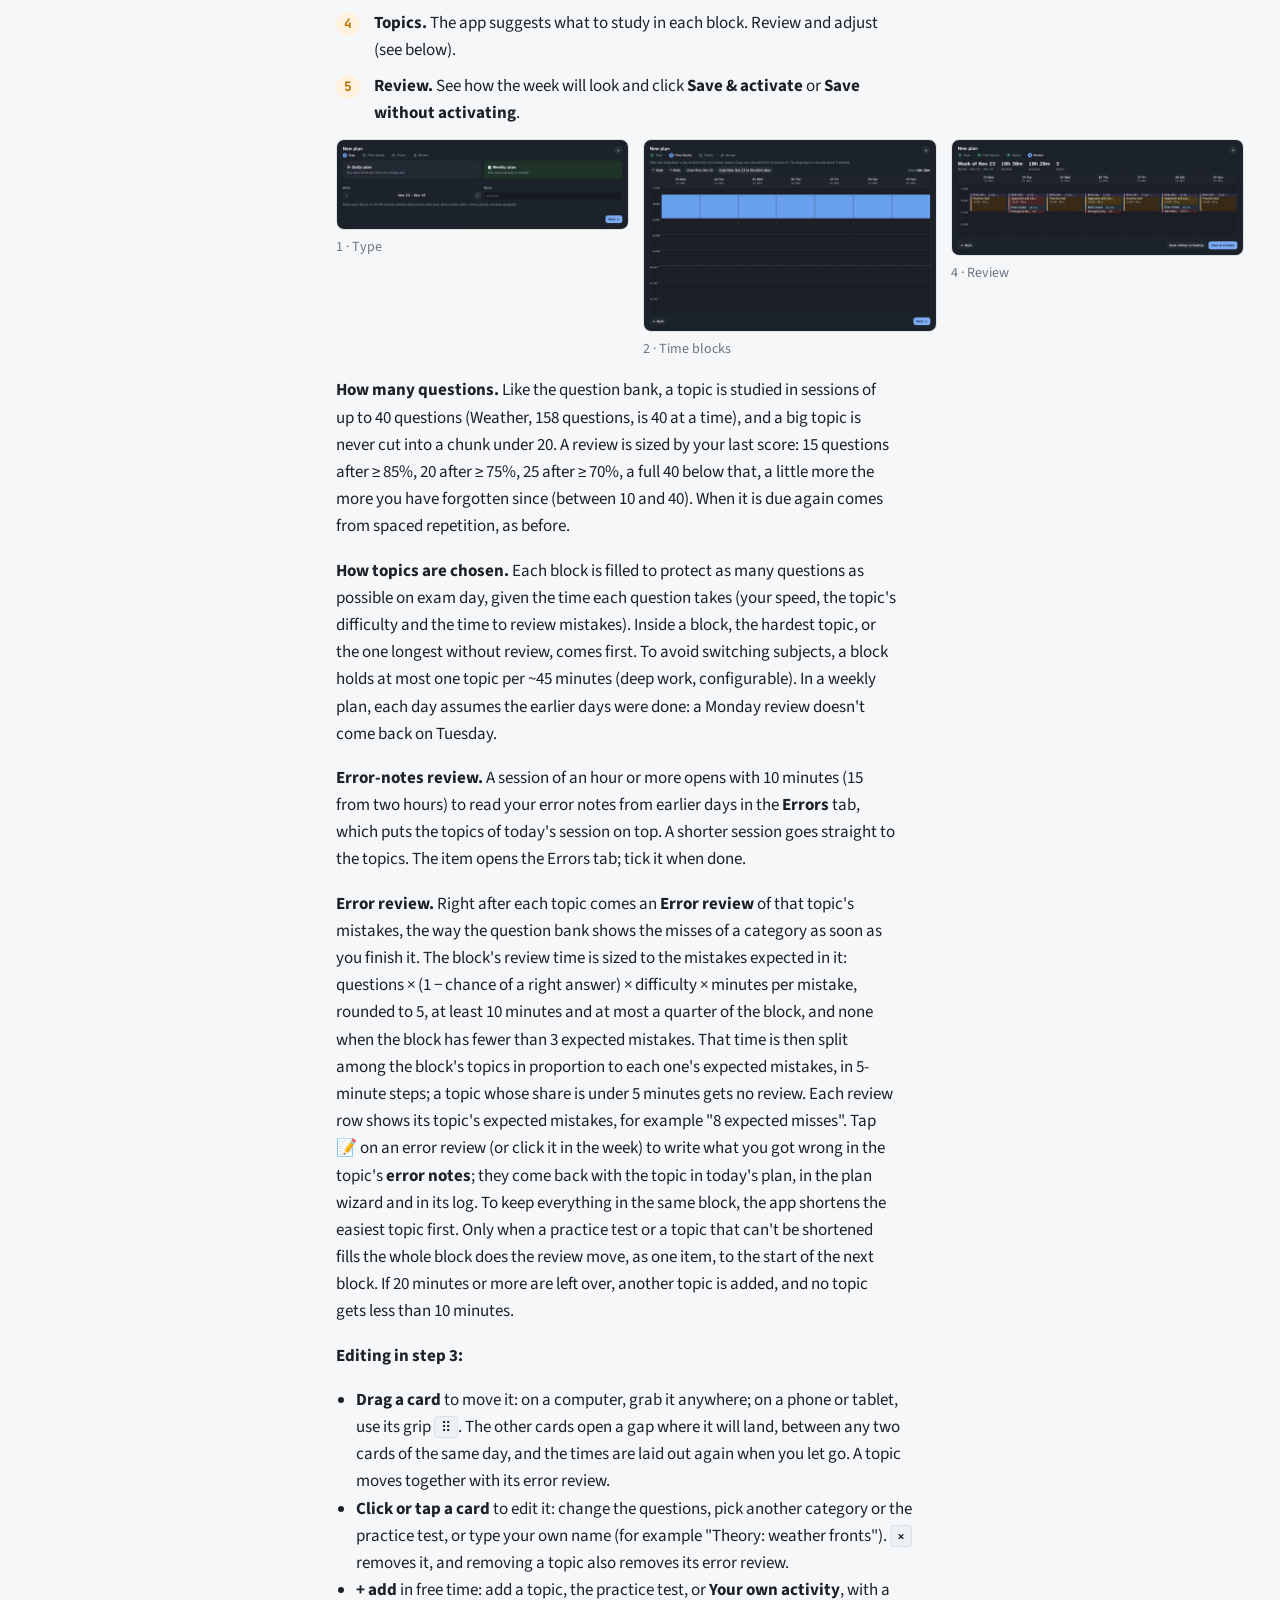
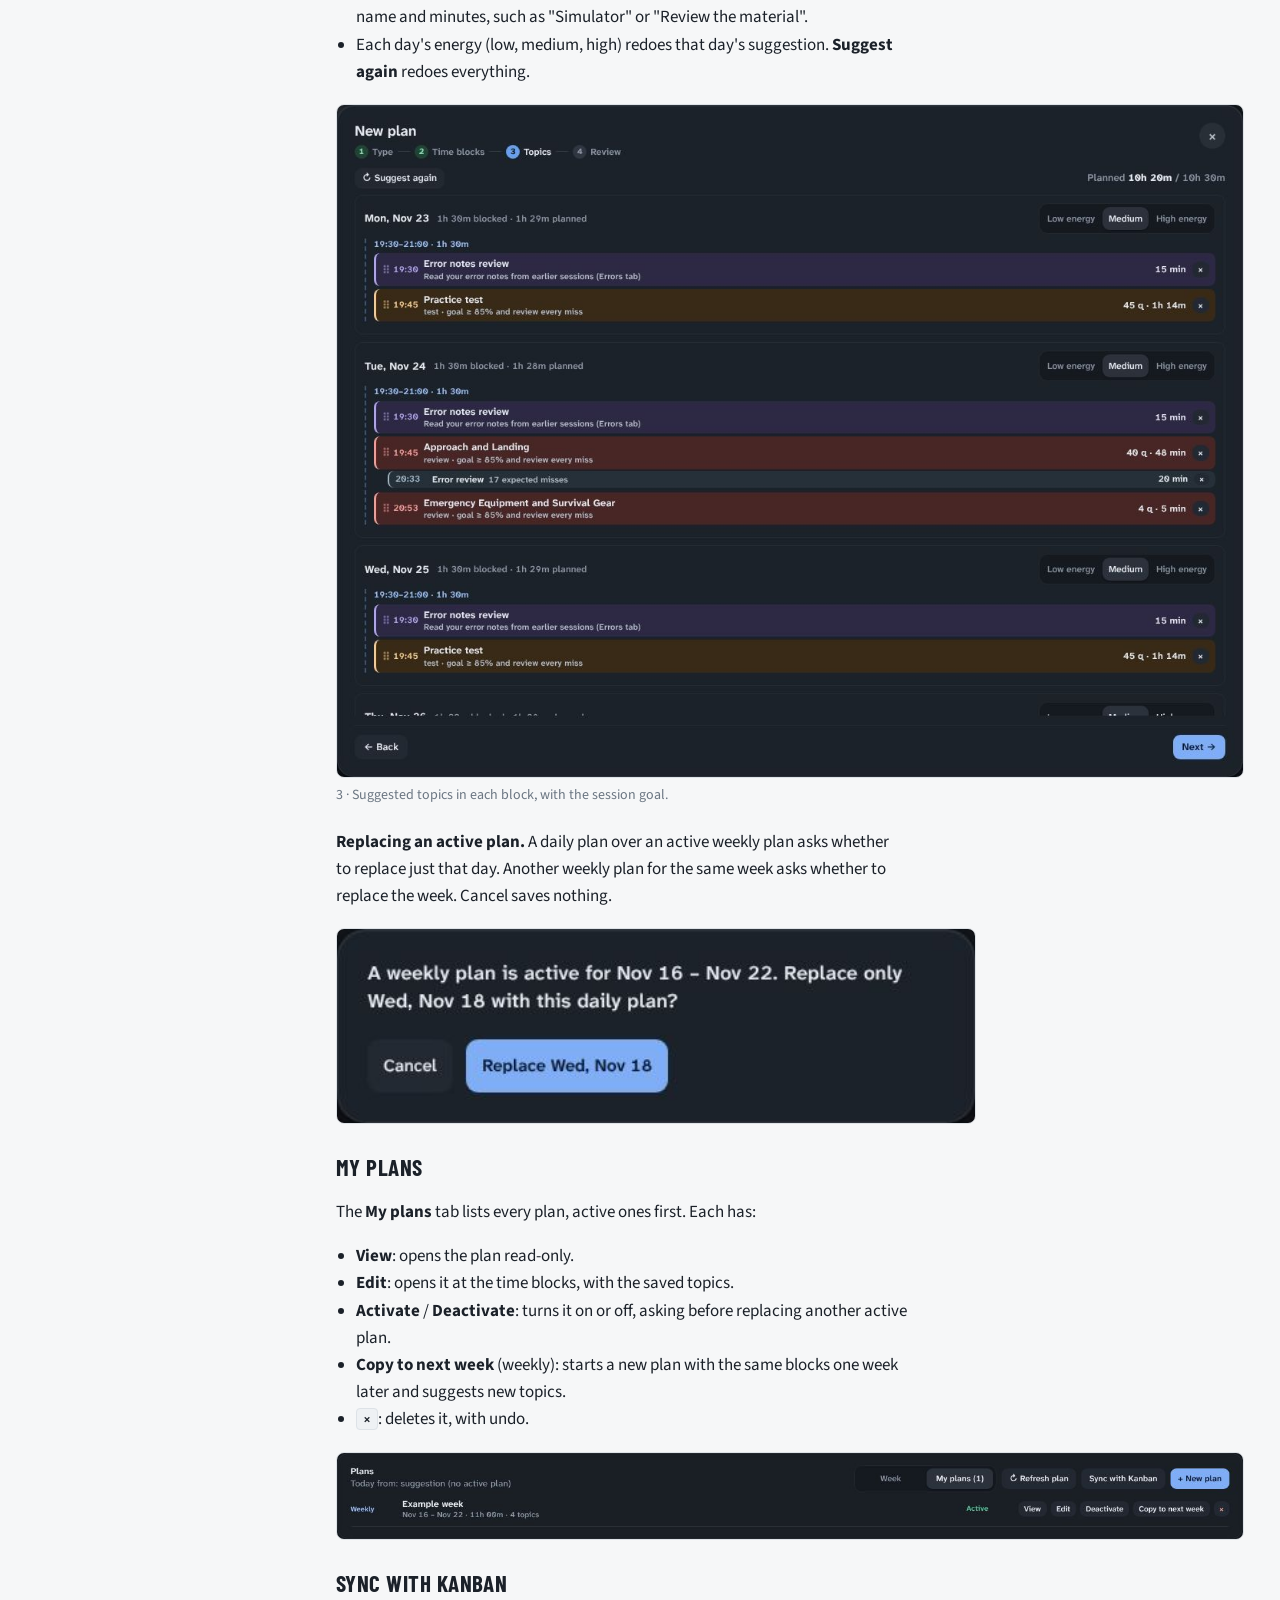
==== commit 344b8220: "Planner v2: evidence-based mastery, official ACS shares, one planning policy, AI test import - Evide" ====
--- a/docs/index.html
+++ b/docs/index.html
@@ -215,8 +215,10 @@
     <li>Click the card's name (or select it and press <kbd>Enter</kbd>).</li>
     <li>Choose <span class="ui">Studied</span> (first time), <span class="ui">Reviewed</span> (a review) or <span class="ui">Status only</span> (just change the list).</li>
     <li>Type the session's score, or how many you got right in <span class="ui">Right answers</span>: when the topic is in today's plan, the number of questions is already filled in ("27 of 30" gives 90%, and you can change the 30). Leave the score blank if the session is still in progress: it counts as started but doesn't feed the memory model.</li>
+    <li>Choose the <span class="ui">Attempt</span>: <span class="ui">First try / new questions</span>, <span class="ui">Repeat of the same questions</span> or <span class="ui">After seeing the answers</span>. A first try counts fully; a repeat counts 30% (you partly remember the answers); a score after seeing the answers is not evidence and is not a review.</li>
     <li>Adjust the list and the date if needed, then click <span class="ui">Save</span>.</li>
   </ol>
+  <p><b>Right answers keep the sample.</b> "27 of 30" is saved as 27/30, so the app knows how much evidence it is. A typed percentage (and every session saved before) keeps an unknown sample: the app never invents one.</p>
   <figure class="mid"><img src="img/en/log.jpg" alt="Session log dialog" loading="lazy"><figcaption>The topic's history is at the bottom. The × deletes an entry, with undo.</figcaption></figure>
   <p><b>Questions for today and a quick score:</b> a card in today's plan shows the questions planned for it, for example <b>30</b>/158 q for Weather. Tap its score to type how many you got right of those 30 (27 → 90%, shown while you type) and press <kbd>Enter</kbd>. The <span class="ui">/30</span> button switches to typing the percentage. A card that is not in today's plan asks for the percentage, as before. Either way it updates the topic's latest session.</p>
   <p><b>Your own cards:</b> <span class="ui">+ Add a card</span> at the end of a list adds a task of your own, such as "Review the theory" or "Radio calls: ground". Enter adds it and keeps the box open for the next one; Esc closes it. Your cards drag like any card; click one to rename or delete it. They are only reminders: they never count in the progress bar, the statistics or the forecast.</p>
@@ -366,6 +368,30 @@
     <li><b>Trend:</b> the line through your results, with the projection to the exam and the date you reach your goal.</li>
     <li>Tests left in progress for days show a notice, so you can complete or delete them.</li>
   </ul>
+  <h3 id="ai-import">Import results analysed by an AI</h3>
+  <p>An AI (ChatGPT or another) can sort the questions of a Sporty's practice test into the app's topics. The AI only classifies and explains; the app computes every score and priority itself, and ignores any weight or difficulty the AI might add.</p>
+  <ol class="steps">
+    <li>Take the practice test on Sporty's.</li>
+    <li>In <span class="ui">Practice tests</span>, click <span class="ui">Import AI results</span>, then <span class="ui">Copy the prompt for the AI</span>. Paste it in the AI with your results (the score report, the questions, or only the ones you missed).</li>
+    <li>Paste the JSON it answers (or pick the .json / .txt file) in the box.</li>
+    <li>Check the preview: every question can be moved to another topic; uncertain ones are outlined in yellow. Errors block the import; warnings explain what will be left out.</li>
+    <li>Click <span class="ui">Import</span>. The notice offers <span class="ui">Undo</span>.</li>
+  </ol>
+  <ul>
+    <li><b>Full result</b> (every answer, or right/total per topic): each topic gets a result with its sample (5/10), and the overall score goes to your practice tests.</li>
+    <li><b>Misses only</b>: no topic score is computed (there is no denominator); a topic not listed is not taken as known, and none is taken as zero right. The topics with misses come up for review. The overall score is saved only if the total and the number wrong are known.</li>
+    <li>The same test can't be imported twice (same id or same content). Nothing changes until you confirm, and a failed import changes nothing.</li>
+    <li>Your Sporty's scores on the cards are not overwritten: an imported result is separate evidence, with its date and origin.</li>
+    <li>Examples: <a href="examples/exam-full.json">full result</a> · <a href="examples/exam-errors-only.json">misses only</a>.</li>
+  </ul>
+<div class="formula">{ "schemaVersion": 1, "examId": "sportys-2026-11-08-a", "date": "2026-11-08", "platform": "Sporty's",
+  "mode": "full" | "errorsOnly",  "coverage": "complete" | "partial",
+  "overall": { "total": 60, "right": 47, "wrong": 13 },
+  "topics": [ { "topicId": "weather-information", "total": 10, "right": 5, "wrong": 5, "seconds": null } ],
+  "questions": [ { "qid": "Q07", "topicId": "weather-information", "tags": ["TAF"], "acs": null,
+                   "correct": false, "classificationConfidence": 0.9, "doubt": null,
+                   "errorType": "concept", "explanation": "…", "seconds": null } ] }
+unknown → null (never guessed) · a question has one topic and counts once, whatever its tags</div>
 </section>
 
 <section class="chap" id="statistics">
@@ -477,19 +503,26 @@
 <section class="chap" id="math">
   <h2><span class="n">09</span>How the numbers are calculated</h2>
   <p class="intro">A single statistics engine feeds every screen, so the same number reads the same everywhere. The "How it is calculated" sections in the app have the full formulas.</p>
-<div class="formula">memory            R(t) = 1 / (1 + t / 9S)        S = stability, grows after good sessions
-next review       when R falls to the review point  (90% → S days)
-right answer      p = score × R + 1/3 × (1 − R)   (forgetting = guessing among 3)
-bank model        μ = Σ (topic questions / 1,125) × p
-forecast          bank μ blended with the last 3 practice tests (10-day half-life)
+<div class="formula">evidence          each result: score p, sample n (unknown → weighs as 15), attempt (first 1 · repeat 0.3 · after the answers 0)
+mastery           m = (Σ w·n·p + 4·p̄) / (Σ w·n + 4)     w = attempt × 0.5^(age / 45 d),  p̄ = your overall level
+confidence        effective questions: low &lt; 10 · medium &lt; 30 · high ≥ 30 (never high with only unknown samples)
+memory            R(t) = 1 / (1 + t / 9S)  — an estimate, not a measurement
+stability         first: 1 / 1.5 / 2 by score;  later: ≥ 70 grows, 60–69 stays, &lt; 60 × 0.4;  moved by min(1, n/15) × attempt
+next review       when R falls to the review point  (90% → S days); fewer than 8 questions is not a review
+right answer      p = m × R + 1/3 × (1 − R)   (forgetting = guessing among 3)
+test share        ACS area share (PSI PAR bulletin) split inside the area by bank size; 9% of areas with no topic
+bank model        μ = Σ share × p + unmapped × average
+forecast          bank μ (without the topic results of those same tests) blended with the last 3 practice tests
 pass / goal       beta-binomial over 60 questions: P(X ≥ 42) and P(X ≥ 51)
-plan order        (1 − p on exam day) × urgency ÷ minutes per question
-session size      review: 15 / 20 / 25 / 40 by last score (≥ 85 / 75 / 70 / below) × (1 + forgotten share), 10 … 40
-                  new or weak topic: up to 40 · never a chunk under 20 for a big topic
-blocks            knapsack per block, hardest first, 1 topic per ~45 min
+risk              60 × share × (1 − p on exam day)  — questions likely missed, not a score gain
+value             risk × (n / session needed) × 1.2 if due × 1.25 if left undone × 0.8 new in the final stretch
+coverage          the 2 topics idle longest (≥ 14 days or never) → at least the day's median value per minute
+choice            densest value per minute first, cut to fit; never past your time
+energy            low: ≤ 20 q, easiest first, no test · medium: ≤ 40 q, most valuable first · high: ≤ 40 q, hardest first
+minutes           (answer + review of misses) × your pace — the same factor for both
+week              projected sessions repeat your current mastery (no floor) and are never evidence
 error review      expected mistakes = Σ questions × (1 − p) × difficulty
-                  block minutes = mistakes × min per mistake  (≥ 10, ≤ ¼ of the block, only if ≥ 3 mistakes)
-                  each topic's review = block minutes × its mistakes ÷ the block's mistakes  (5-min steps)</div>
+                  block minutes = mistakes × min per mistake  (≥ 10, ≤ ¼ of the block, only if ≥ 3 mistakes)</div>
   <p>In the practice-test trend, the projection slows down after the last test instead of running up to 100%.</p>
 </section>
 <section class="chap" id="science">
@@ -509,10 +542,13 @@
   <p>A higher review point means shorter intervals and more reviews; a lower one means fewer reviews and more forgetting in between.</p>
 
   <h3 id="sci-score">From memory to an expected score</h3>
-  <p>FAA questions have 3 options. If you remember a topic you answer at your last score's level; if you have forgotten it, you still get about 1 in 3 right by guessing. So the chance of a right answer on a topic is a mix of the two:</p>
-<div class="formula">p = score × R + 1/3 × (1 − R)</div>
-  <p>The test draws its 60 questions roughly in proportion to how many questions each topic has in the bank, so the expected score is the weighted average:</p>
-<div class="formula">μ = Σ (questions in topic / 1,125) × p</div>
+  <p><b>What a result is worth.</b> The app keeps four things apart: the <b>observed result</b> (5/10), the estimated <b>mastery</b> of the topic, the <b>confidence</b> in that estimate, and the estimated <b>retention</b> today. A few questions say little, so mastery starts from your overall level and moves toward your results as they add up: 2/2 is not 40/40. Retaking the same questions counts 30% and a score typed after seeing the answers counts nothing, so 50% followed by 100% on the same set stays near 60%. Records saved with only a percentage keep an unknown sample; they weigh like a usual 15-question session and never reach "high" confidence.</p>
+<div class="formula">mastery m = (Σ w·n·p + 4·p̄) / (Σ w·n + 4)</div>
+  <p><b>Weak results.</b> A score from 60 to 69% no longer lengthens the interval, and a small sample barely moves it. A miss while recall was still high points to understanding (the plan suggests reviewing the concept); a miss after a long gap points to forgetting (recall without notes). That label only chooses the activity: the low score is counted once.</p>
+  <p>FAA questions have 3 options. If you remember a topic you answer at your mastery level; if you have forgotten it, you still get about 1 in 3 right by guessing:</p>
+<div class="formula">p = m × R + 1/3 × (1 − R)</div>
+  <p><b>Share of the test.</b> The FAA draws the 60 questions by ACS area of operation, with official shares (PSI PAR bulletin): Preflight Preparation 22%, Takeoffs, Landings and Go-Arounds 20%, Preflight Procedures 13%, and so on. The Sporty's topics are the ACS tasks themselves, so each belongs to one area; inside an area the share is split by the size of the Sporty's bank, an approximation marked "estimated" in the plan. Basic Instrument Maneuvers (7%) and Postflight Procedures (2%) have no Sporty's topic: the forecast scores them with the average of the others. The shares add up to 100% and are used once — 60 × share is only a rough guide to how many questions may come from a topic.</p>
+<div class="formula">μ = Σ share × p  +  9% × (average of the mapped topics)</div>
   <p><b>Chance to pass.</b> The number of right answers out of 60 follows a binomial distribution if every question has the same chance μ. But μ is itself an estimate, and the app knows how far off it has been: its error against your real practice tests. So it uses a <b>beta-binomial</b> distribution, which spreads the chances by that uncertainty instead of pretending μ is exact. Passing is 42 of 60 (70%), and the default goal is 51 of 60 (85%):</p>
 <div class="formula">chance to pass = P(X ≥ 42)        chance of the goal = P(X ≥ 51)        X ~ BetaBinomial(60, μ)</div>
   <p><b>"If you stop reviewing"</b> runs the same calculation on exam day, letting every curve decay with no more sessions. The gap between today's score and that line is what your reviews are protecting.</p>
@@ -520,15 +556,21 @@
   <h3 id="sci-tests">Practice tests and the blended forecast</h3>
   <p>Practice tests measure the whole thing directly, but each one is noisy. The forecast averages your last 3 tests with <b>exponential decay weights</b>: a test loses half its weight every 10 days (the half-life, in Settings). It then blends that average with the question-bank model μ, so a single good or bad day doesn't swing the forecast.</p>
 <div class="formula">weight of a test = 0.5 ^ (age in days / half-life)</div>
+  <p>An imported test counts once: its overall score enters the average, so the model part leaves out that test's topic results (otherwise the same test would look like two independent observations).</p>
   <p>The <b>trend</b> is a least-squares line through your scores. Its projection slows down after the last test instead of running to 100%, because scores level off as you approach your ceiling. The model's accuracy chart compares what the bank model predicted on each test day with the score you actually got.</p>
 
   <p><b>Track record.</b> For each practice test the app recomputes the overall forecast as it was the day before, using only what you had done until then, and compares it with your score. It shows the average miss of the last 5 tests and the <b>Brier score</b> of the pass chance, the standard way to grade probability forecasts: 0 is perfect, and 0.25 is what you get by always saying 50%.</p>
 <div class="formula">Brier = average of (forecast chance − outcome)²,   outcome = 1 if the score reached 70%, else 0</div>
 
   <h3 id="sci-plan">How the plan decides what you study</h3>
-  <p>Each topic gets a priority: how many points it can still give you on exam day, how urgent its review is, and how long its questions take.</p>
-<div class="formula">priority = (1 − p on exam day) × urgency ÷ minutes per question</div>
-  <p>Filling a block is a <b>knapsack problem</b>: choose the topics whose total time fits the block and whose total value (questions protected) is as large as possible. The app solves it exactly for each block, then puts the hardest topic first, when your attention is freshest.</p>
+  <p>One set of rules decides for the daily suggestion, the plan with times, the week and <span class="ui">Refresh plan</span>. Each topic is worth the test questions you are likely to miss on it if you do not study it again — not a promised score gain, since the app does not model how much a session teaches:</p>
+<div class="formula">risk  = 60 × share × (1 − p on exam day)
+value = risk × (n / session the topic needs) × timing
+timing: × 1.2 review due · × 1.25 left undone in a plan · × 0.8 new material in the final stretch</div>
+  <p>Mastery already carries low scores and recent misses, so nothing adds a separate "weak" or "difficult" penalty. Each day the two topics untouched longest (14 days or more, or never) are lifted to at least the day's median value, so small, rarely tested or hard topics keep coming back without crowding out the reviews due. Values are linear in the number of questions, so taking the most value per minute first and cutting the last chunk to fit is the best use of the time (a fractional knapsack). The time you give is a hard limit.</p>
+  <p><b>Energy</b> changes the format, never the value or the time: low energy uses chunks of 20 questions at most, easiest first, guided examples instead of a timed set for hard topics, and no practice test unless one is overdue; medium uses up to 40 (one question-bank session), most valuable first; high also up to 40, hardest first. The daily list and the calendar follow the same rules.</p>
+  <p><b>Each suggestion explains itself:</b> the activity (new questions, review the concept, guided examples, recall without notes, a fluency drill or a short diagnostic) and the main reasons — your last result with its sample, a review due, misses imported from a test, the topic's share of the test (marked when estimated), and how much evidence there is.</p>
+  <p><b>The week.</b> Planning several days ahead assumes the earlier days are done, but a projected session only repeats your current mastery (no 70% floor, no learning assumed) and never becomes evidence. A weak topic keeps coming back; <span class="ui">Refresh plan</span> re-plans from your real results.</p>
   <p><b>Error review.</b> Getting a question wrong and then studying why is one of the most effective ways to learn, especially when the feedback comes soon after the mistake. That is why each topic is followed right away by a review of its own mistakes, sized in proportion to the mistakes you are expected to make on it, inside the same block rather than another day.</p>
 
   <p><b>The final stretch.</b> In the last 21 days the plan shifts from learning new material to consolidating what you know: topics below your goal count as weak, practice tests come more often (retrieval practice is itself one of the best ways to study), and your own error notes get more time. On the day before the exam the plan stays short. Sleep after studying helps memory consolidate, and a tired brain recalls less.</p>
@@ -560,7 +602,8 @@
     <li>Newport, C. (2016). <i>Deep Work: Rules for Focused Success in a Distracted World.</i> Grand Central. <a href="https://calnewport.com/deep-work-rules-for-focused-success-in-a-distracted-world/" target="_blank" rel="noopener">calnewport.com</a></li>
     <li>Newport, C. <i>Time-block planning.</i> <a href="https://www.timeblockplanner.com/" target="_blank" rel="noopener">timeblockplanner.com</a></li>
     <li>Concepts: <a href="https://en.wikipedia.org/wiki/Forgetting_curve" target="_blank" rel="noopener">forgetting curve</a> · <a href="https://en.wikipedia.org/wiki/Spacing_effect" target="_blank" rel="noopener">spacing effect</a> · <a href="https://en.wikipedia.org/wiki/Testing_effect" target="_blank" rel="noopener">testing effect</a> · <a href="https://en.wikipedia.org/wiki/Binomial_distribution" target="_blank" rel="noopener">binomial</a> · <a href="https://en.wikipedia.org/wiki/Beta-binomial_distribution" target="_blank" rel="noopener">beta-binomial</a> · <a href="https://en.wikipedia.org/wiki/Exponential_smoothing" target="_blank" rel="noopener">exponential weighting</a> · <a href="https://en.wikipedia.org/wiki/Least_squares" target="_blank" rel="noopener">least squares</a> · <a href="https://en.wikipedia.org/wiki/Knapsack_problem" target="_blank" rel="noopener">knapsack problem</a></li>
-    <li>FAA. <i>Private Pilot – Airplane Airman Certification Standards.</i> <a href="https://www.faa.gov/training_testing/testing/acs" target="_blank" rel="noopener">faa.gov</a></li>
+    <li>FAA. <i>Private Pilot for Airplane Category Airman Certification Standards</i>, FAA-S-ACS-6C (November 2023). <a href="https://www.faa.gov/training_testing/testing/acs/private_airplane_acs_6.pdf" target="_blank" rel="noopener">faa.gov</a></li>
+    <li>PSI. <i>FAA Airman Knowledge Test — PAR Information Bulletin</i> (© March 2024): shares by area of operation. <a href="https://media.psiexams.com/faa/PAR_Information_Bulletin.pdf" target="_blank" rel="noopener">psiexams.com</a> — checked 2026-11-11 through an independent copy; the PDF refuses automated access.</li>
   </ul>
   <p style="color: var(--muted); font-size: 14px; margin-top: 40px">A personal study tool, not affiliated with the FAA or Sporty's. Forecasts are estimates, not guarantees.</p>
 </section>
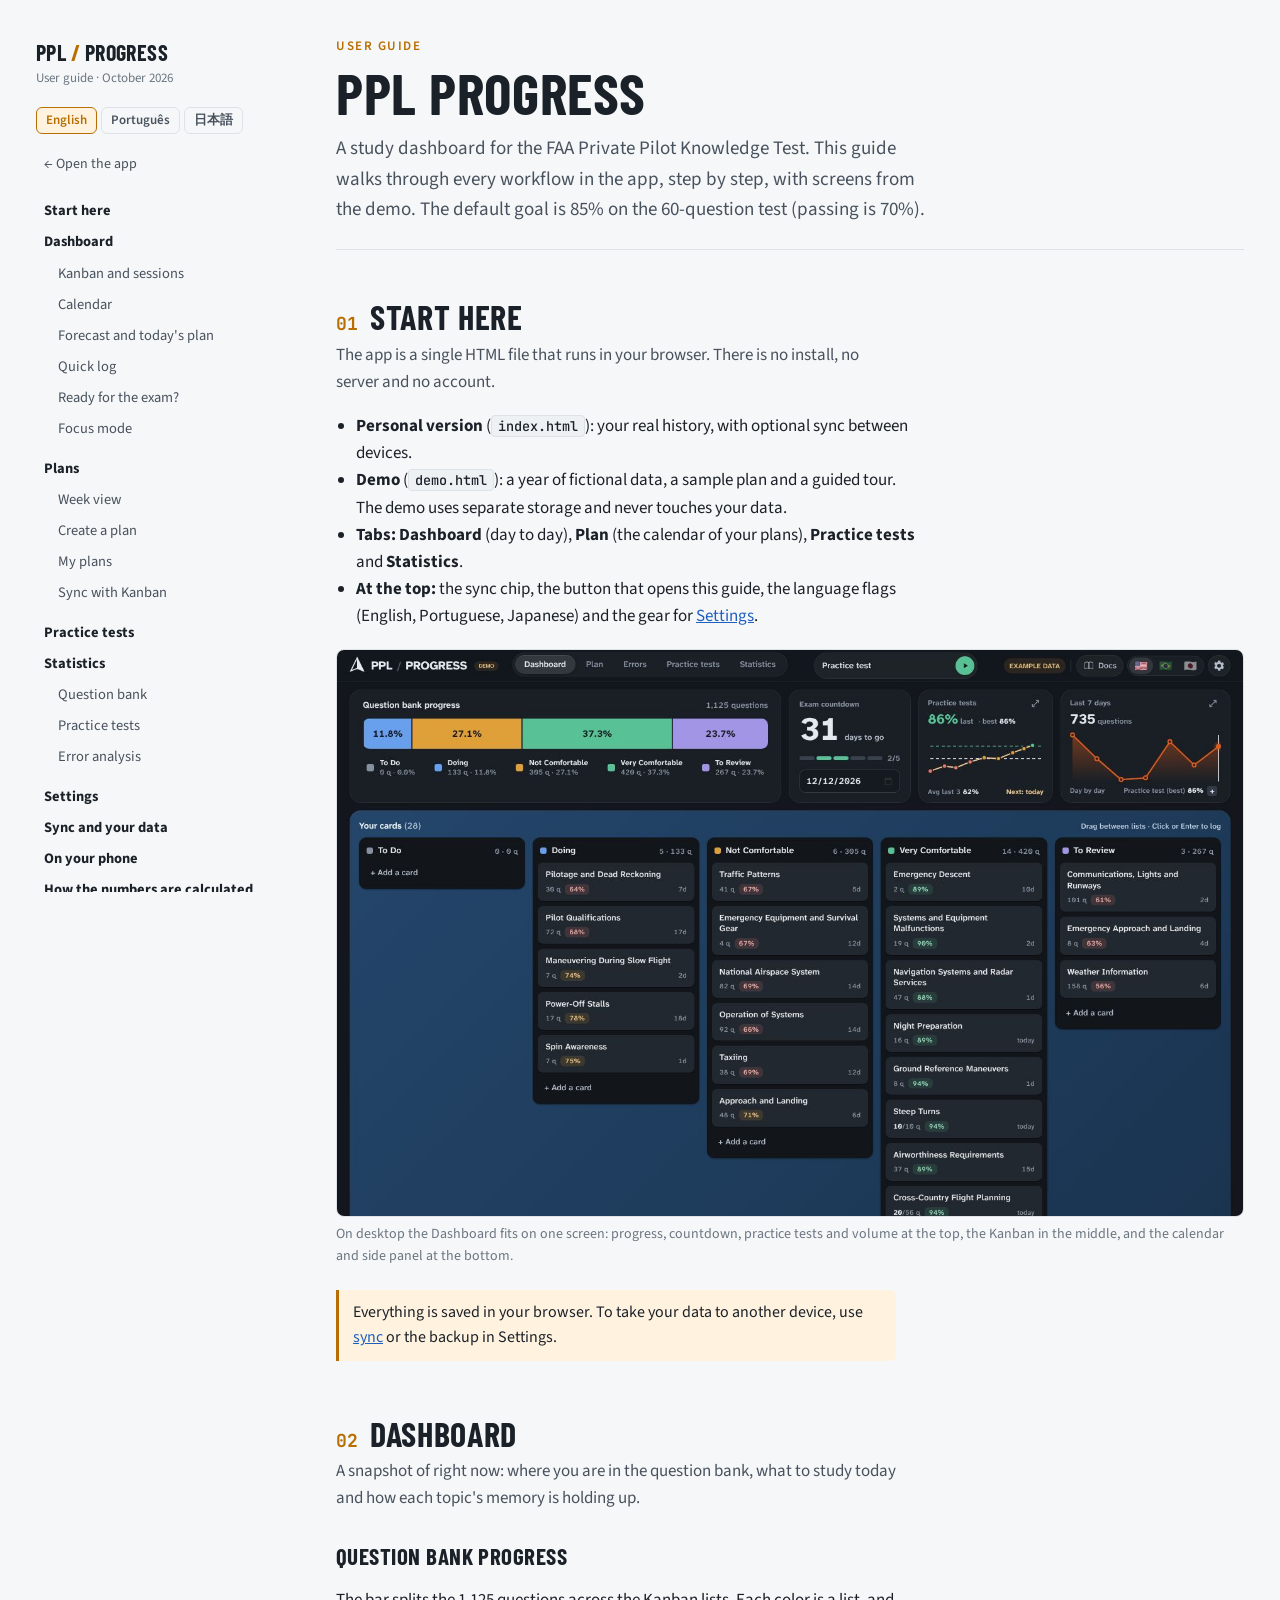
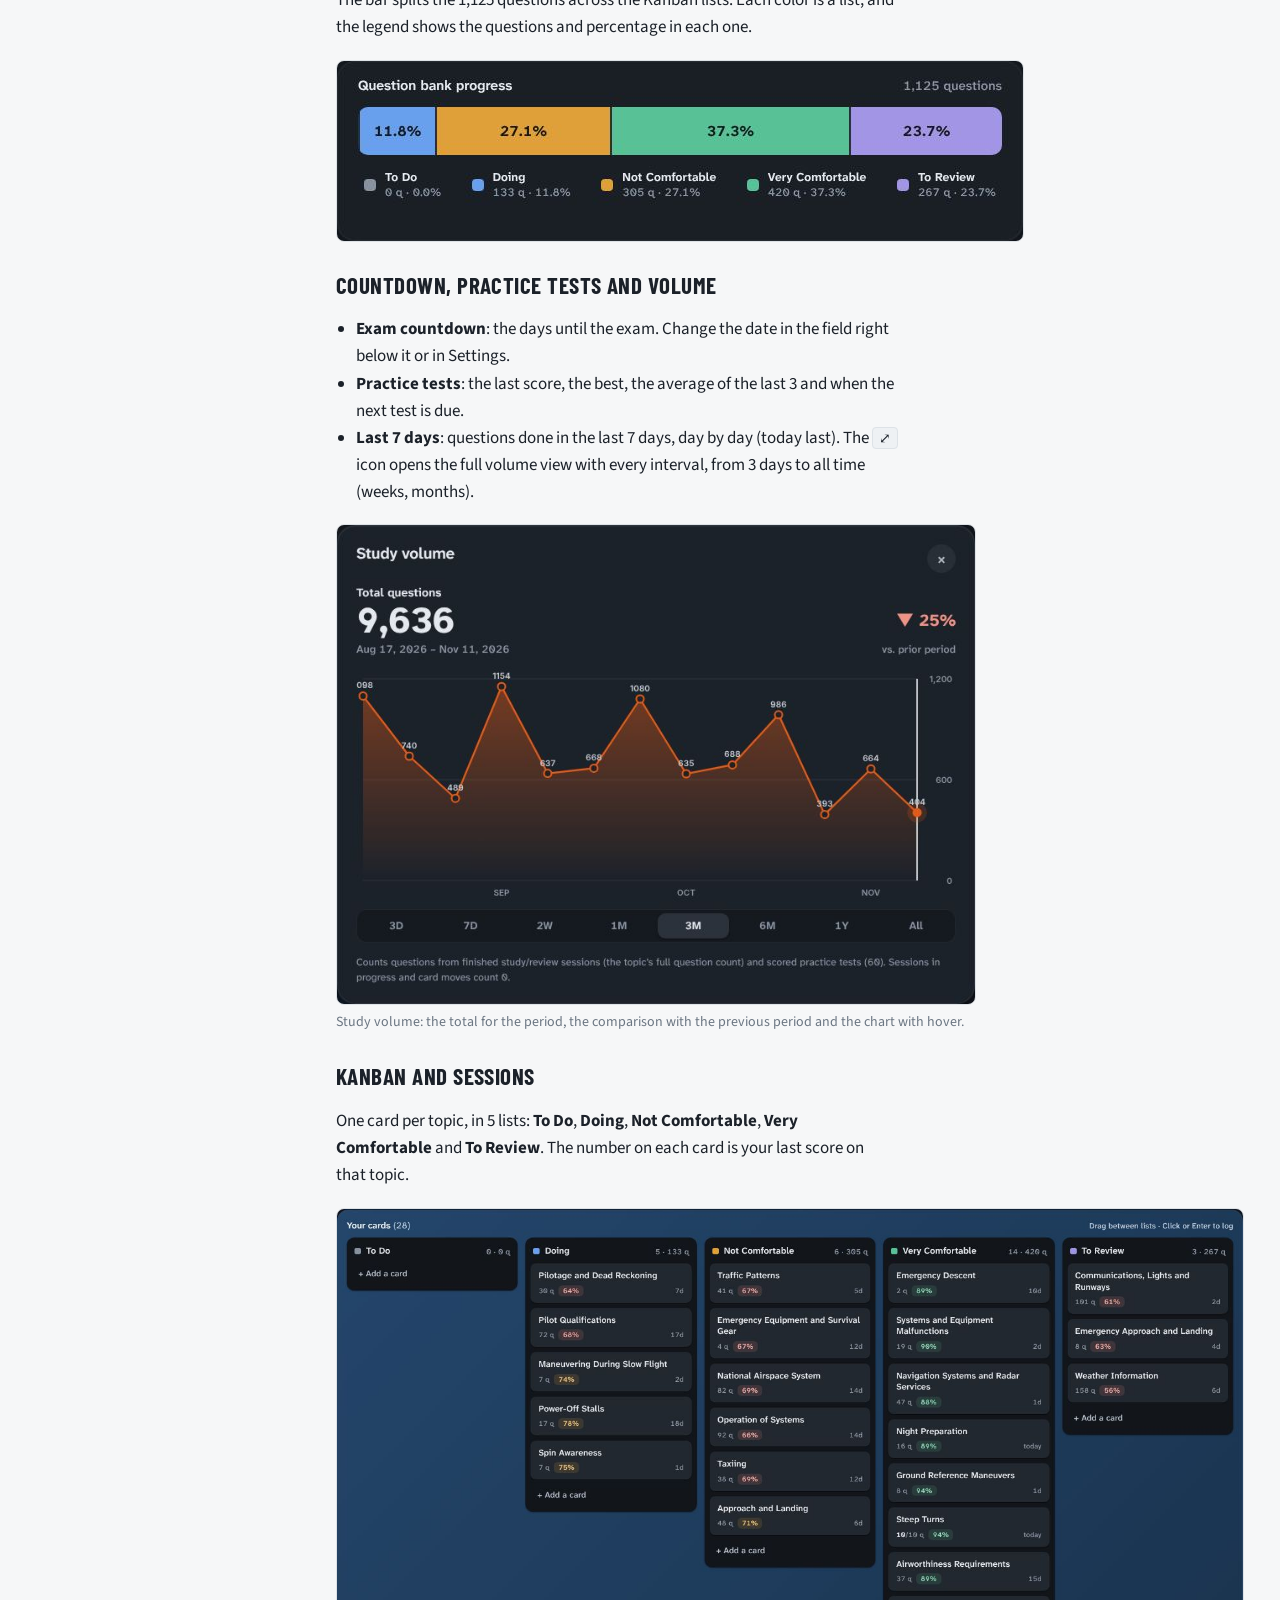
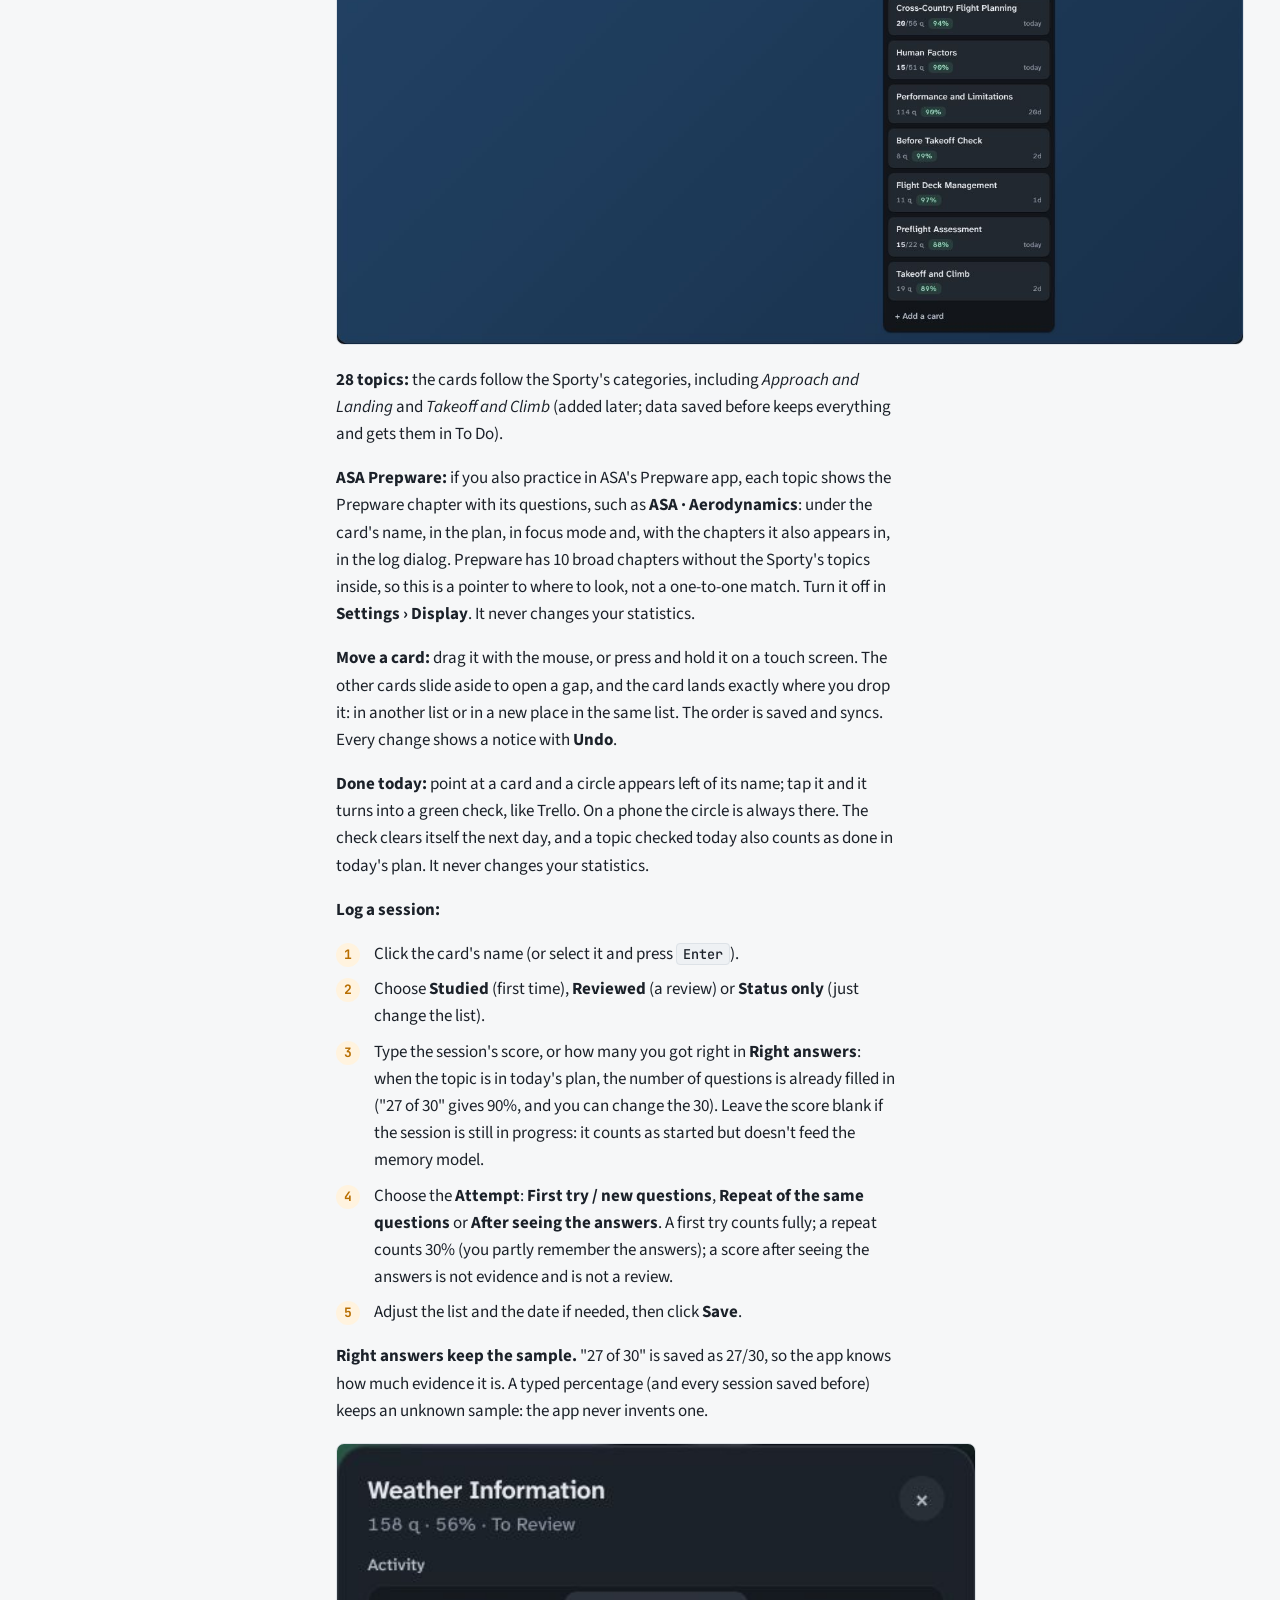
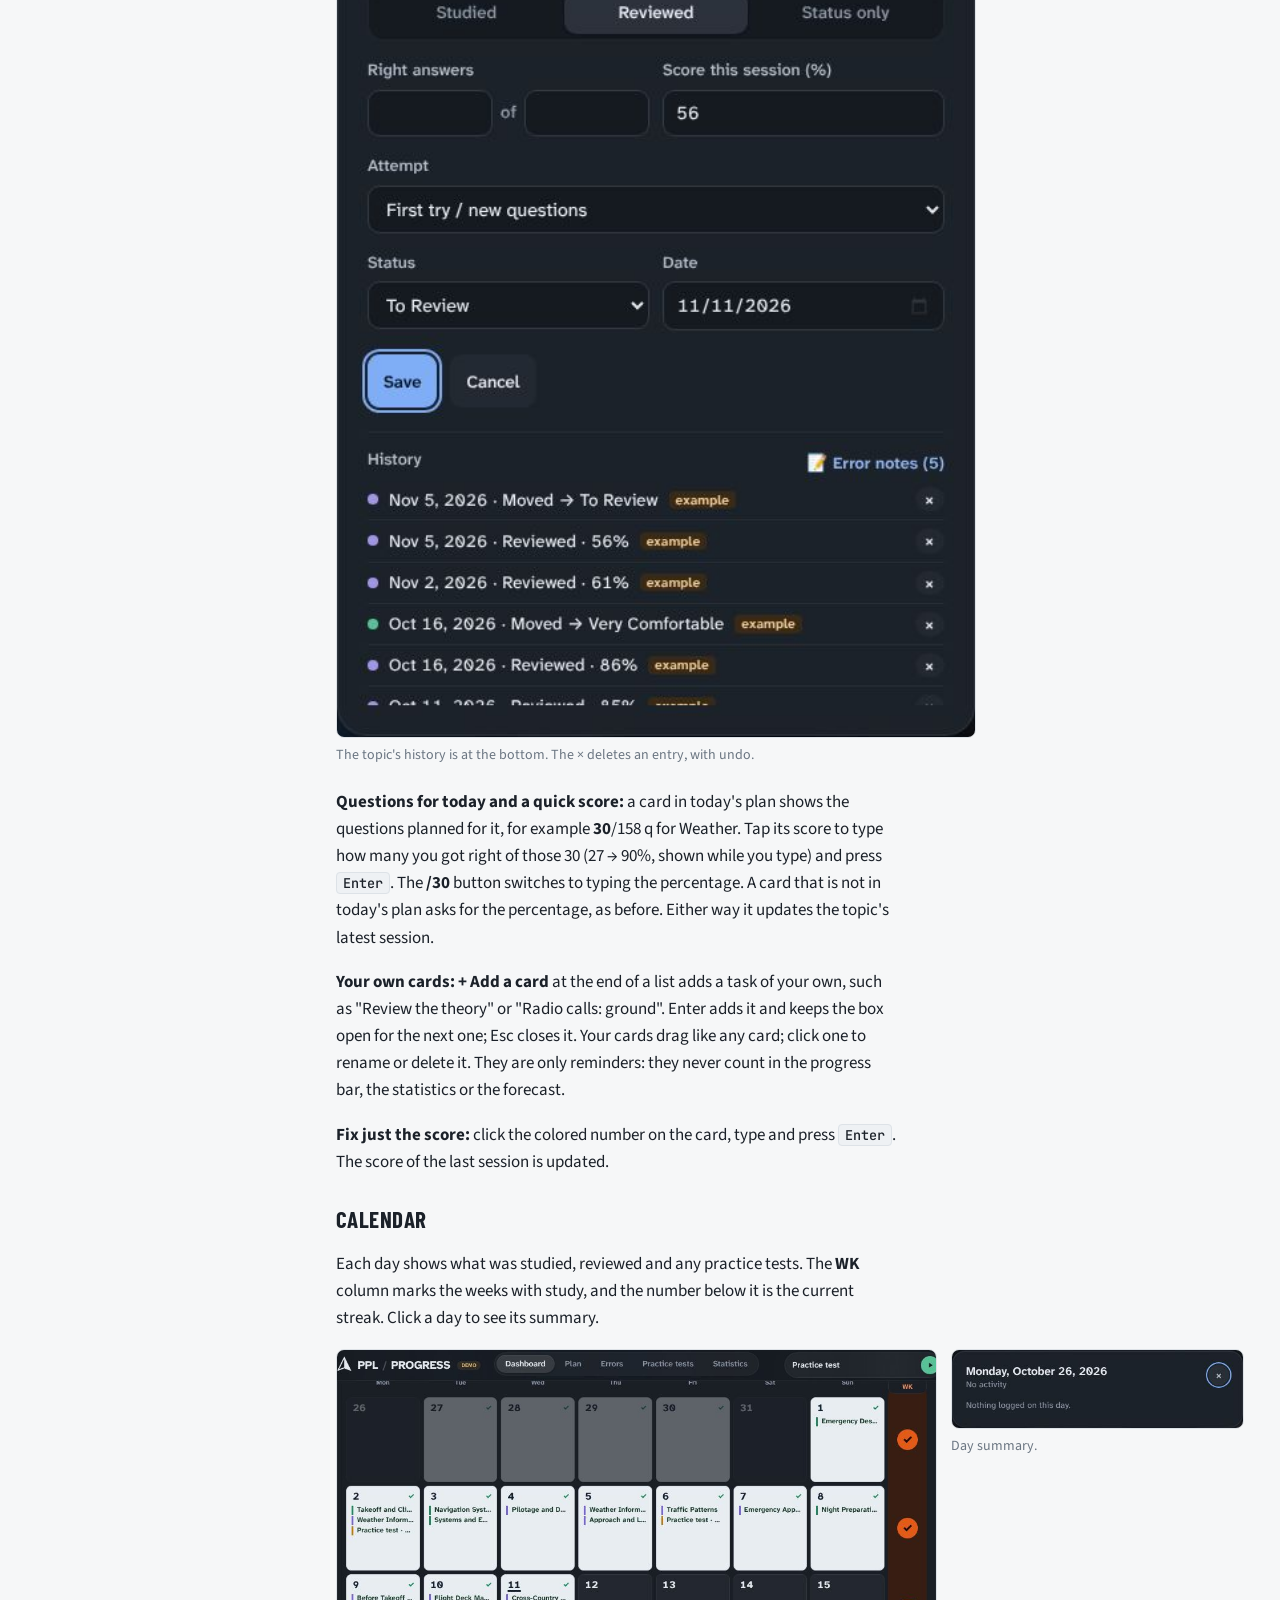
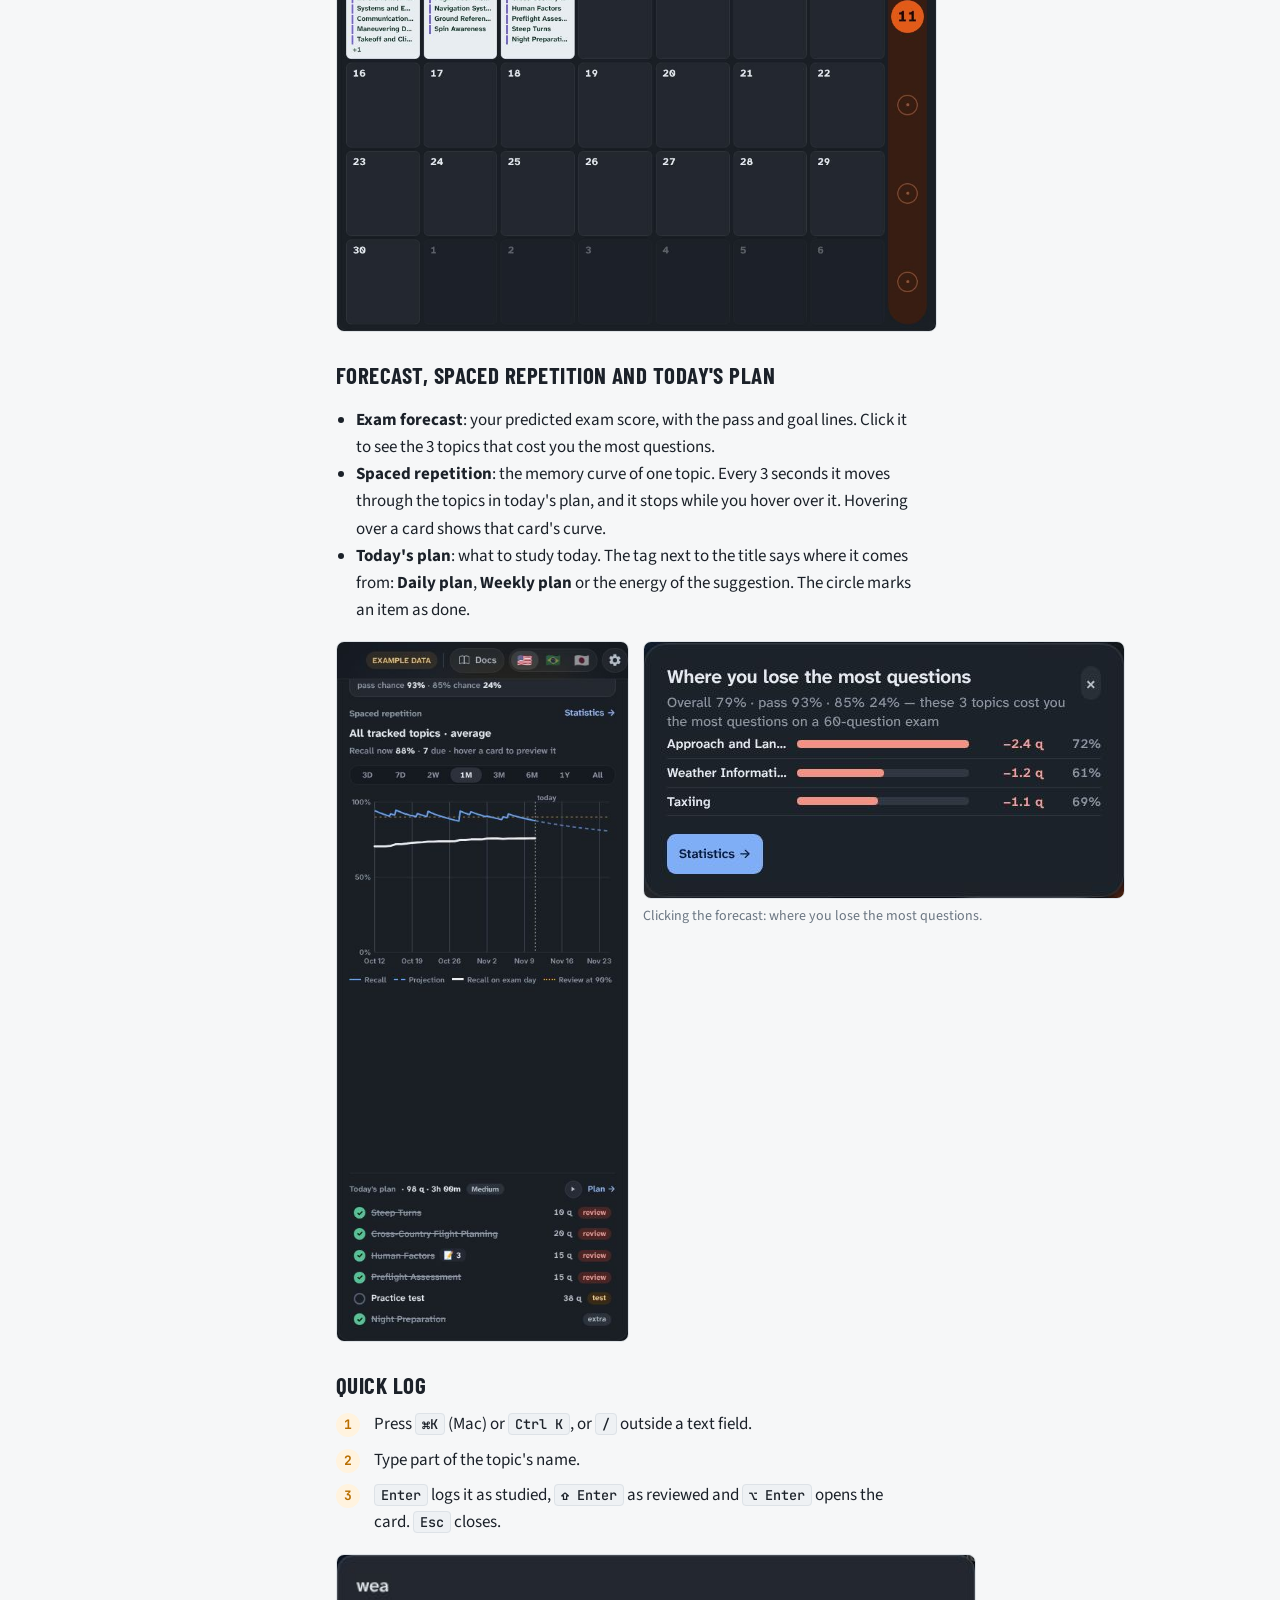
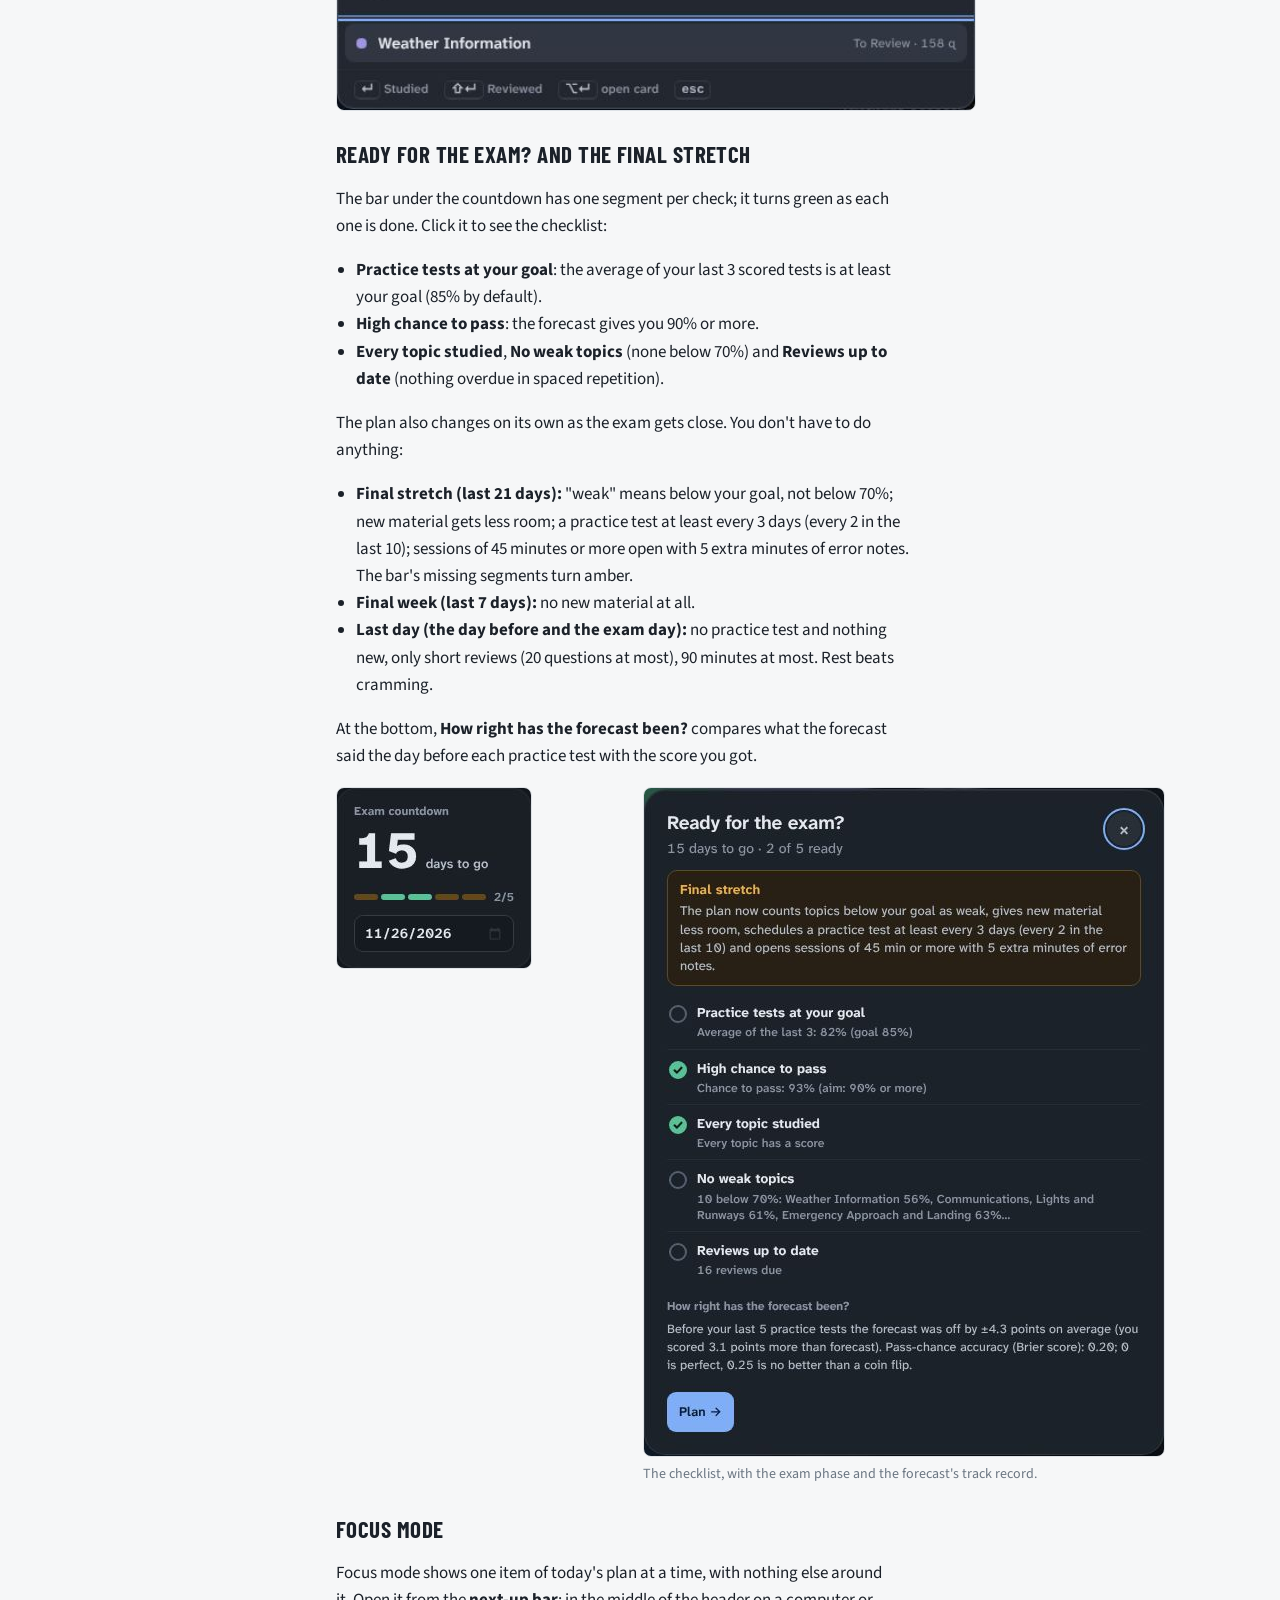
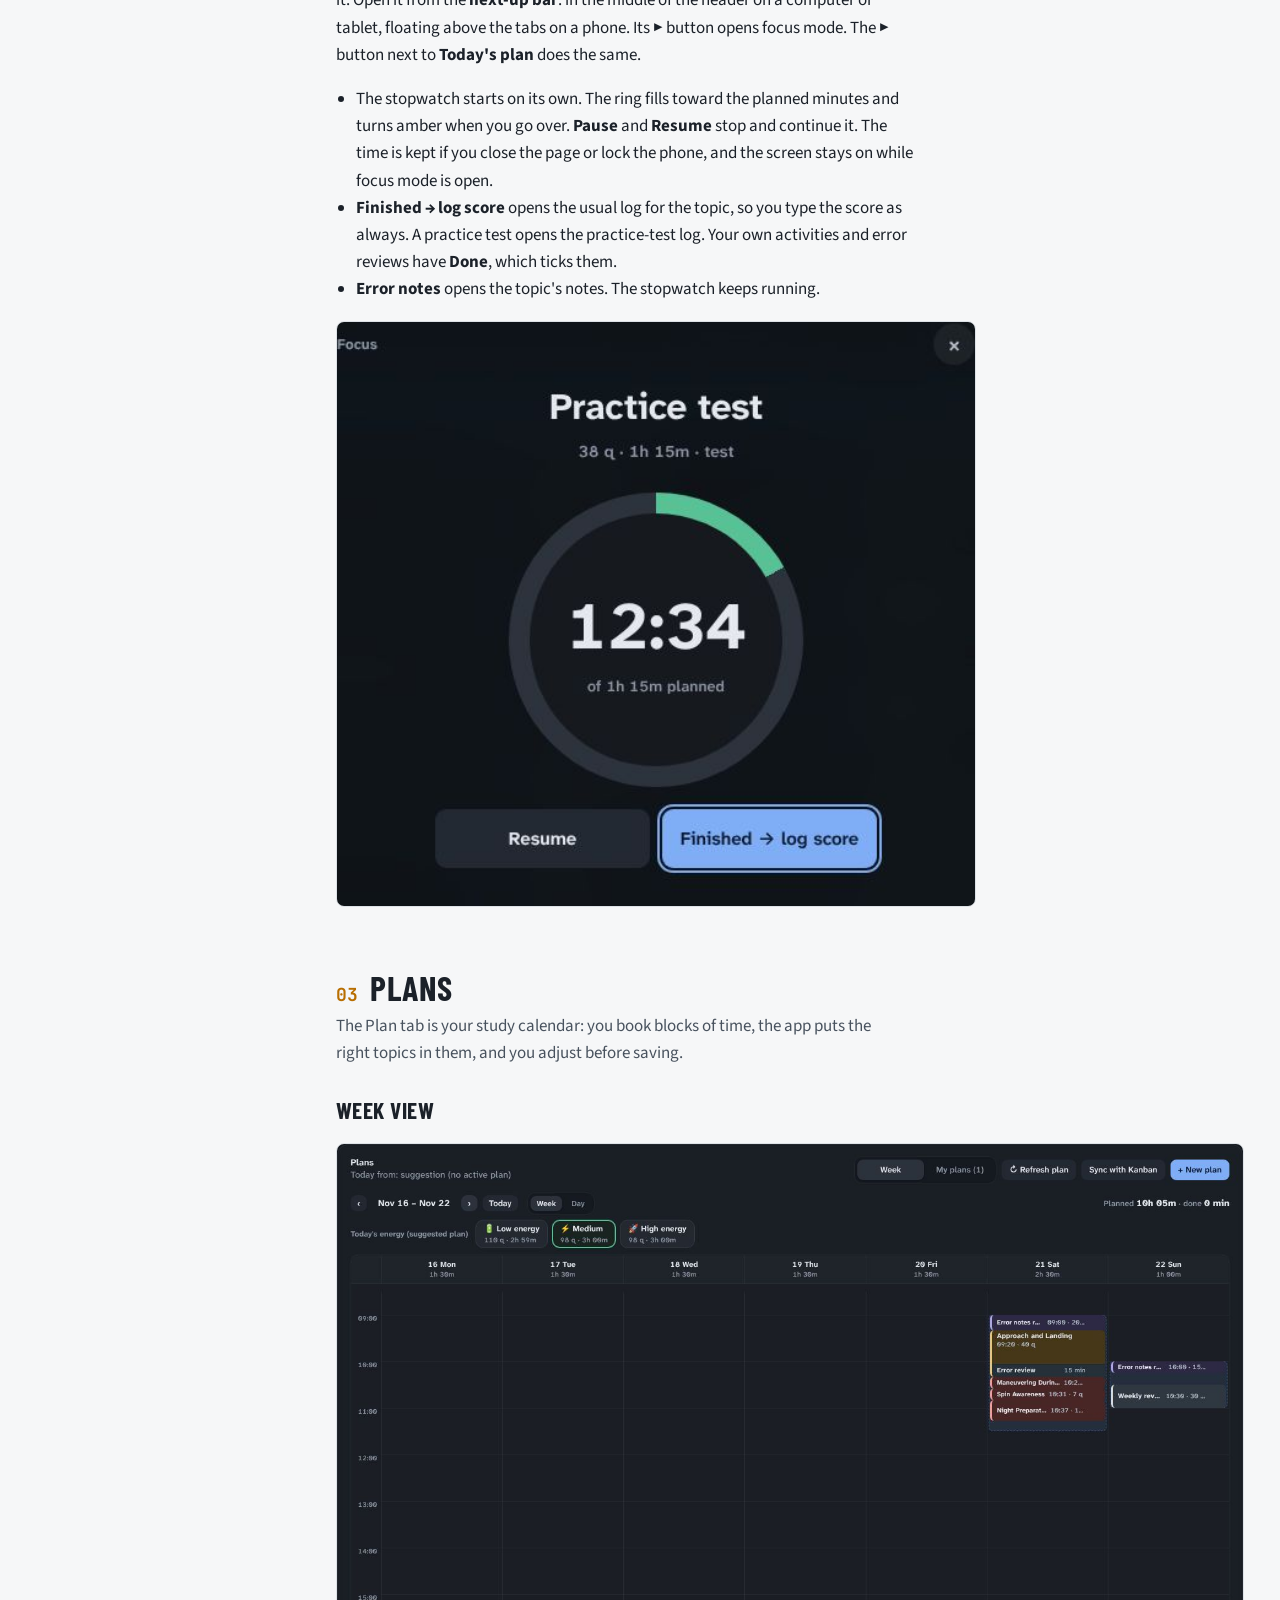
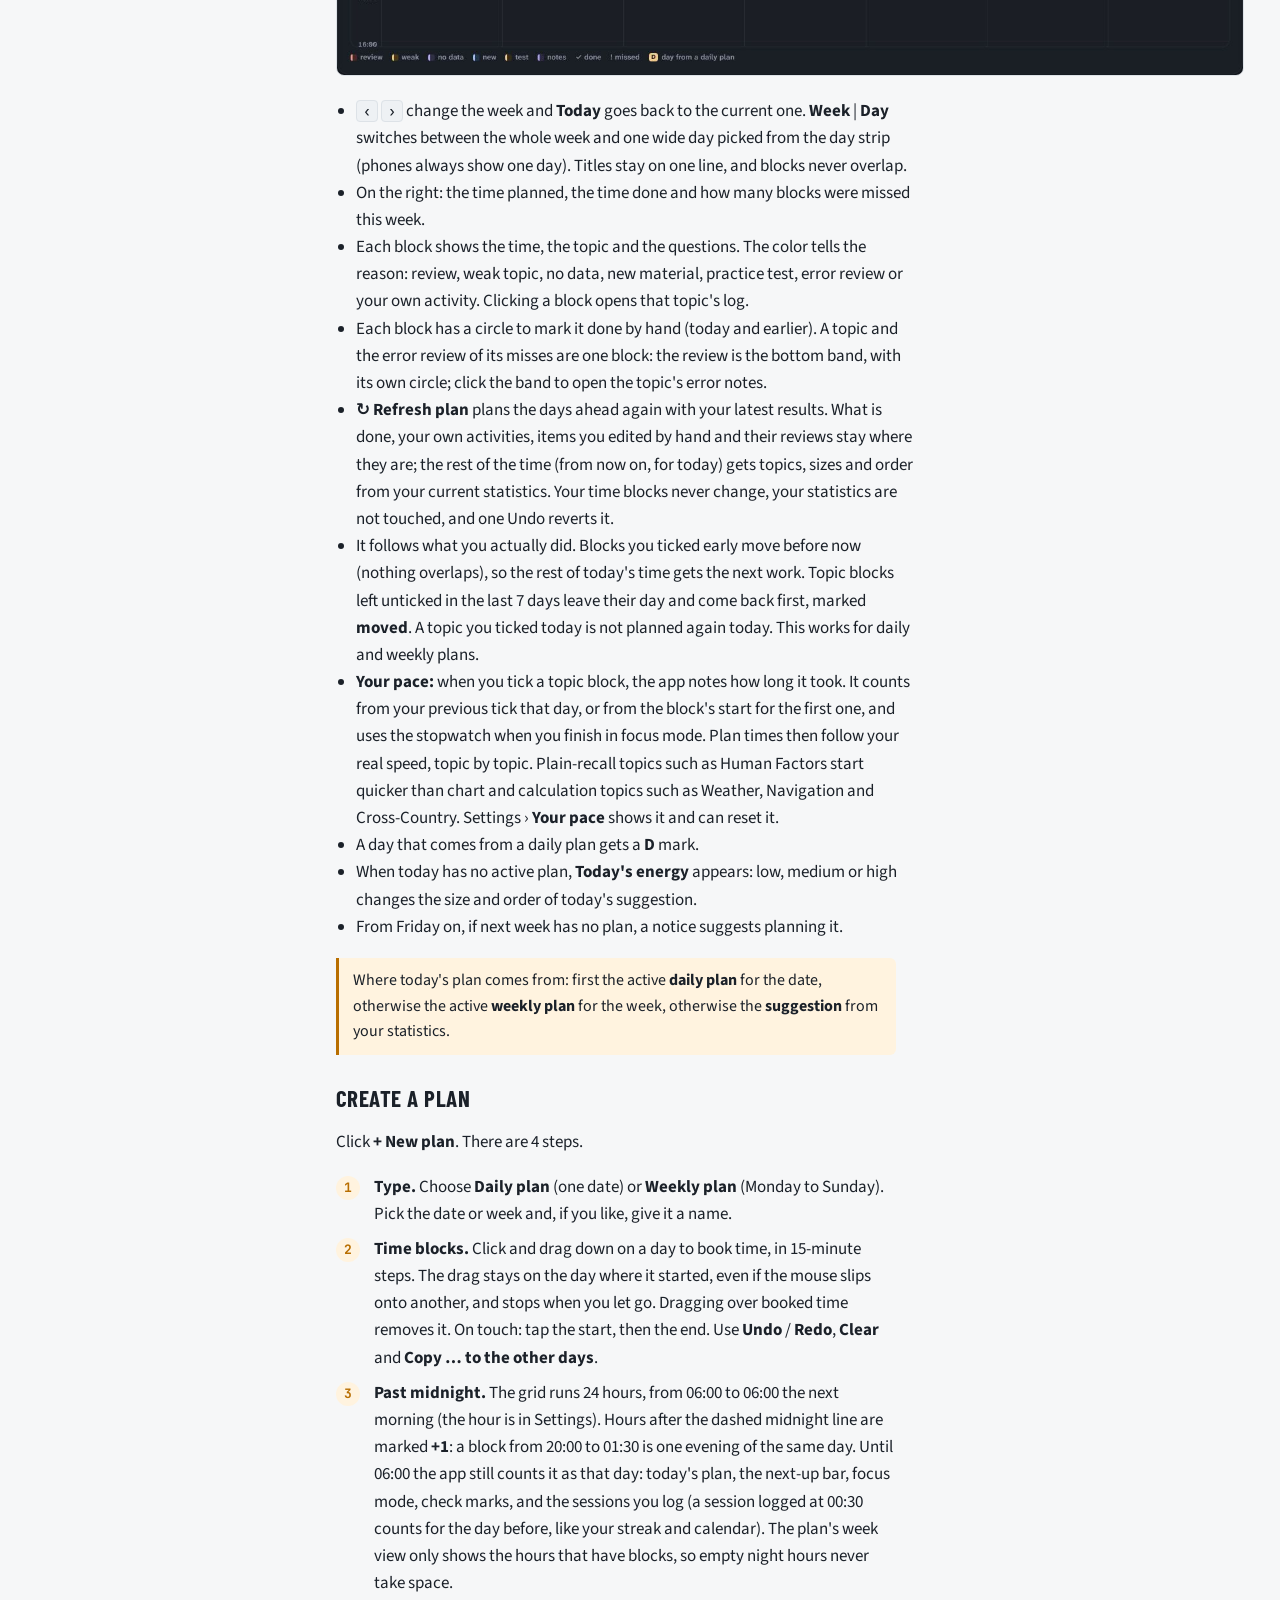
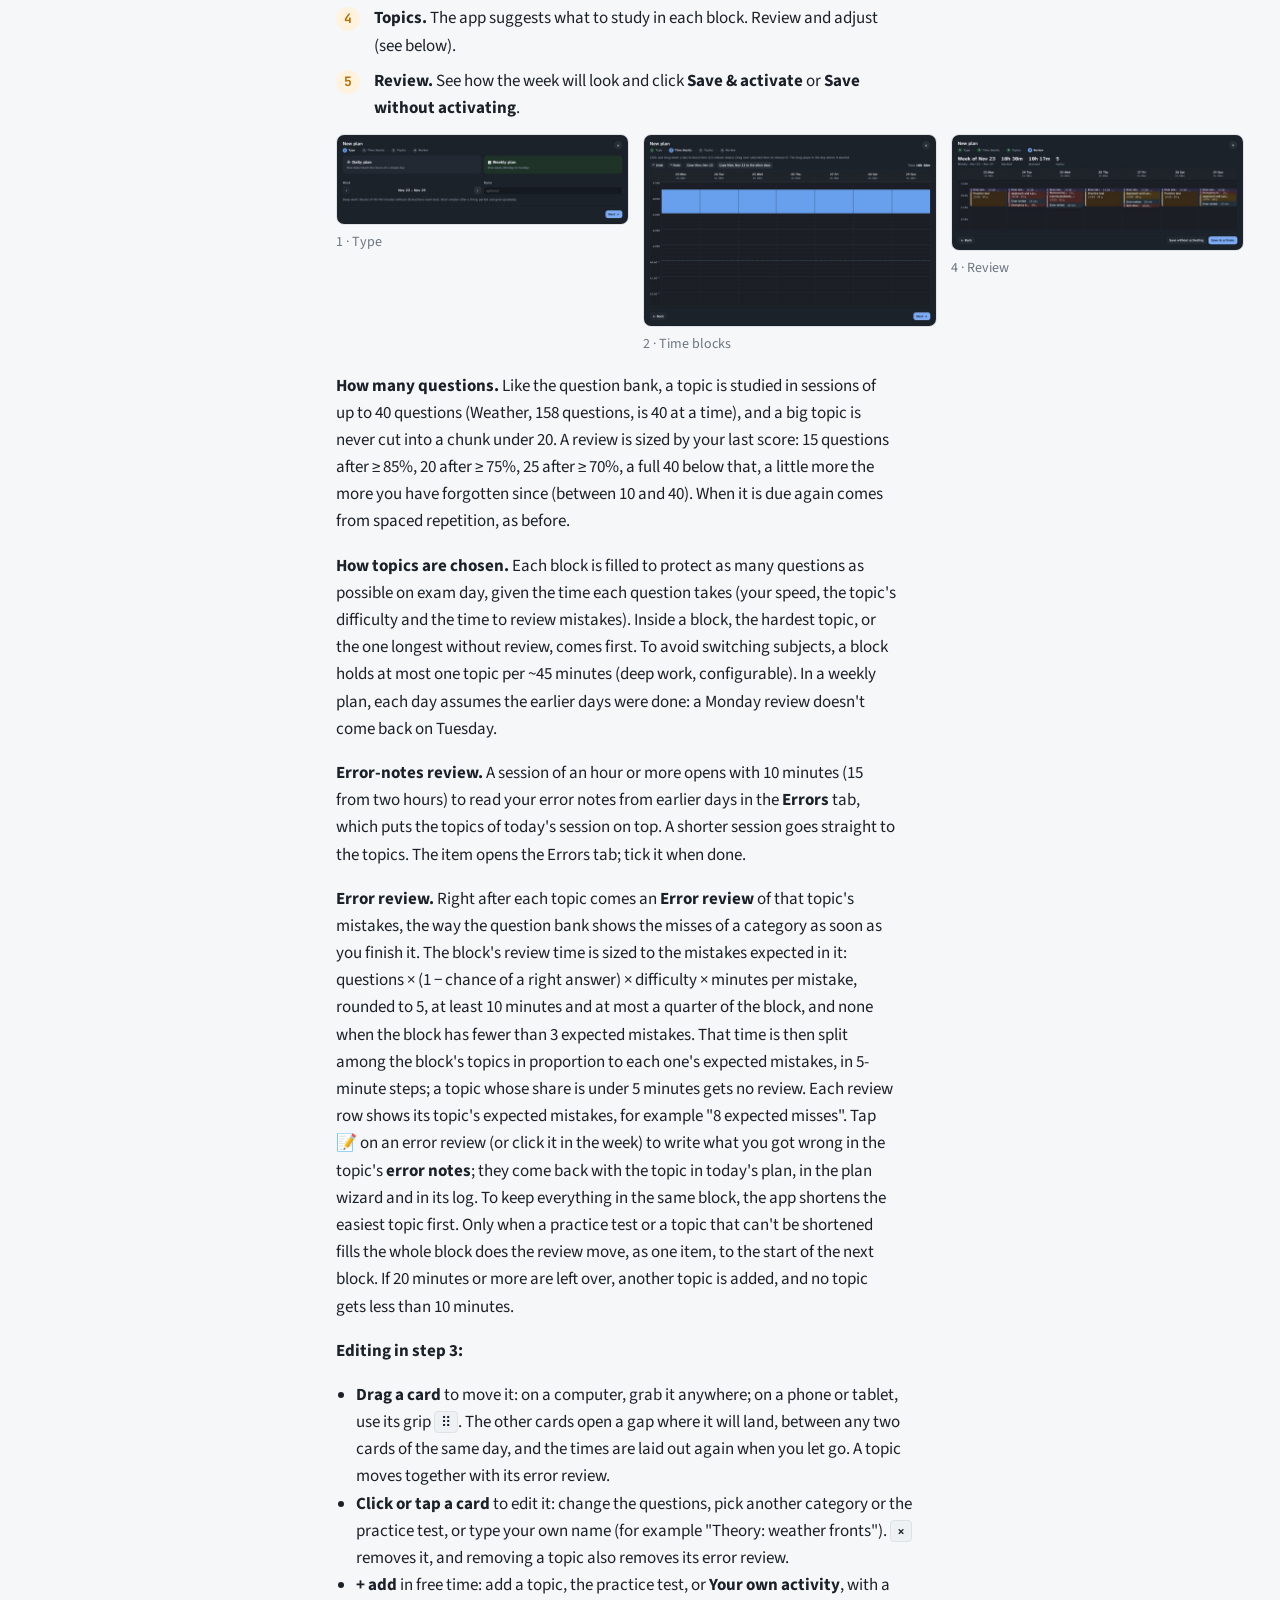
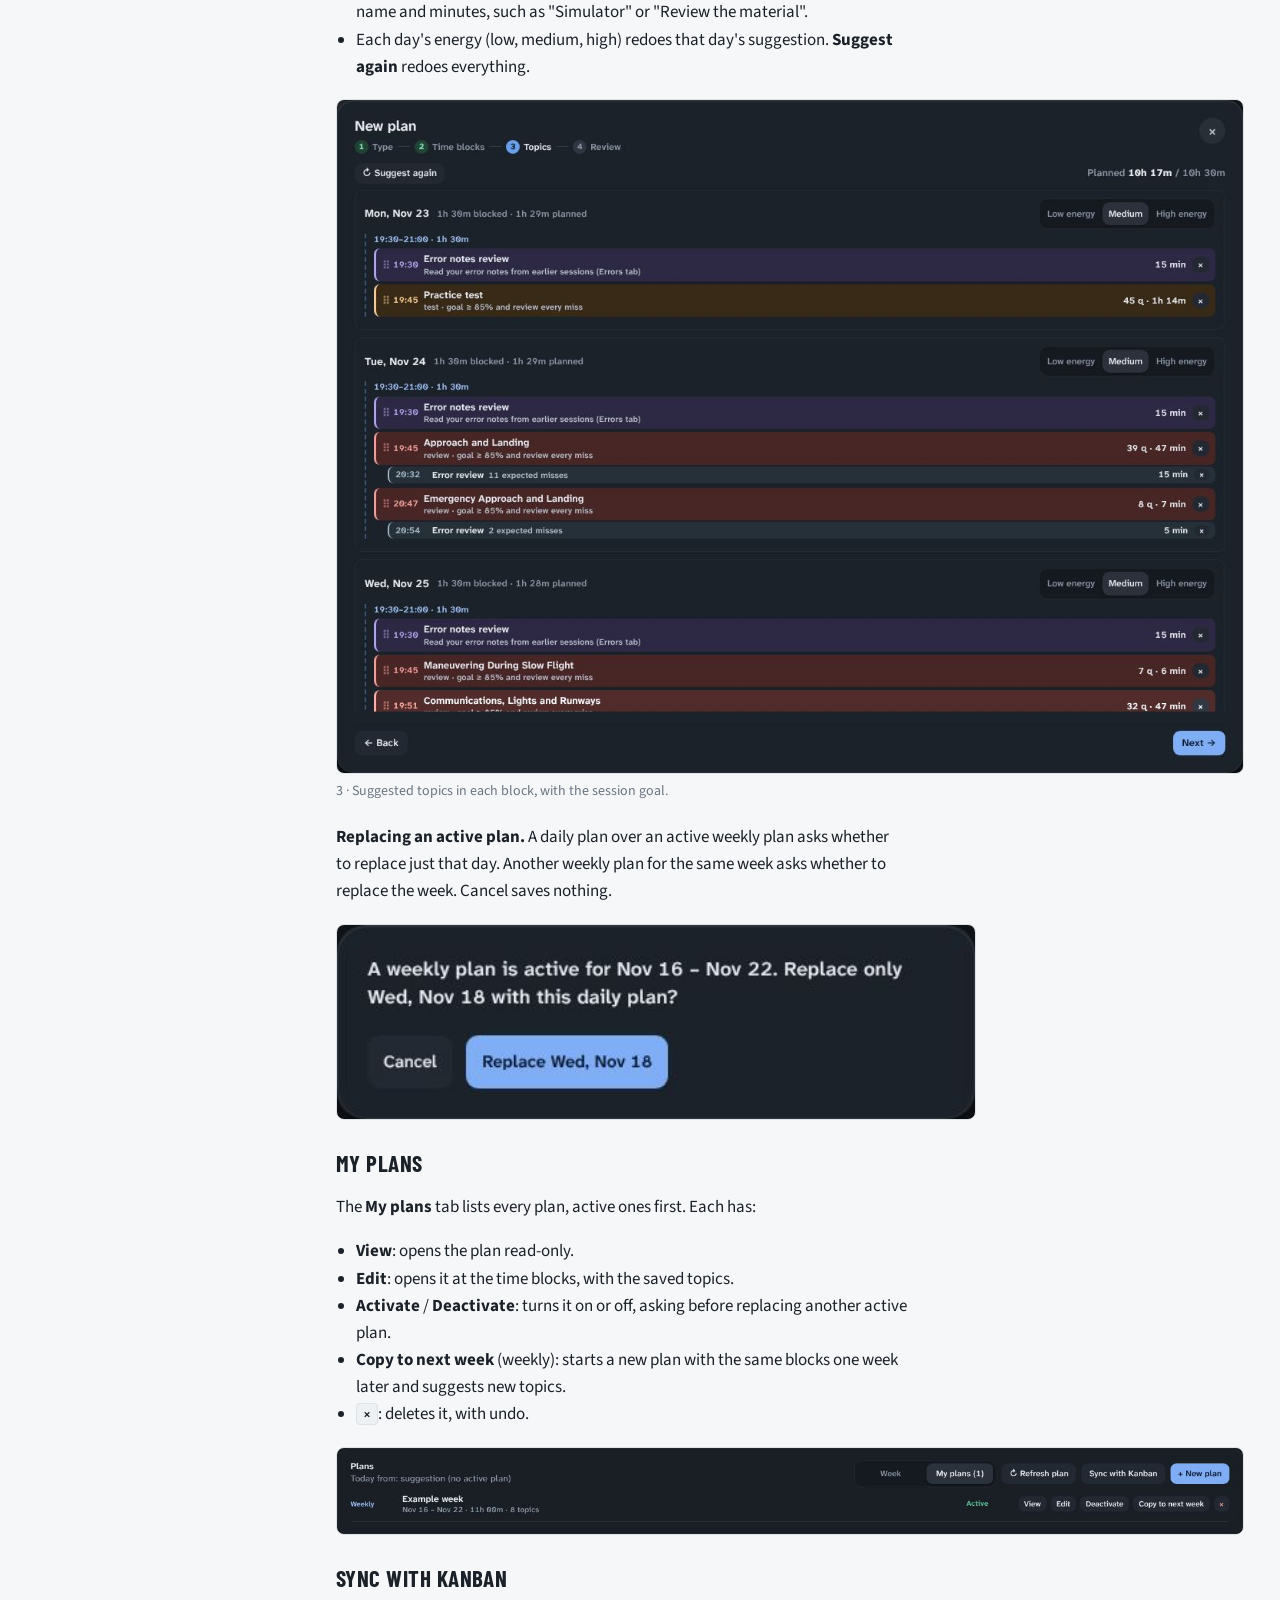
==== commit b0abda32: "Planner v2, round 2: mastery follows progress, fitted retention, interval cap, ACS area floor Evalua" ====
--- a/docs/index.html
+++ b/docs/index.html
@@ -504,11 +504,13 @@
   <h2><span class="n">09</span>How the numbers are calculated</h2>
   <p class="intro">A single statistics engine feeds every screen, so the same number reads the same everywhere. The "How it is calculated" sections in the app have the full formulas.</p>
 <div class="formula">evidence          each result: score p, sample n (unknown → weighs as 15), attempt (first 1 · repeat 0.3 · after the answers 0)
-mastery           m = (Σ w·n·p + 4·p̄) / (Σ w·n + 4)     w = attempt × 0.5^(age / 45 d),  p̄ = your overall level
+mastery           m = (Σ w·n·p + 4·p̄) / (Σ w·n + 4)     w = attempt × 0.15^(later sessions of the topic),  p̄ = your overall level
 confidence        effective questions: low &lt; 10 · medium &lt; 30 · high ≥ 30 (never high with only unknown samples)
 memory            R(t) = 1 / (1 + t / 9S)  — an estimate, not a measurement
 stability         first: 1 / 1.5 / 2 by score;  later: ≥ 70 grows, 60–69 stays, &lt; 60 × 0.4;  moved by min(1, n/15) × attempt
-next review       when R falls to the review point  (90% → S days); fewer than 8 questions is not a review
+next review       when R falls to the review point  (90% → S days), at most 30% of the days left to the exam;
+                  fewer than 8 questions is not a review
+forecast recall   R(t / c), c fitted to your sessions (1 … 21; c > 1 = you forget more slowly than the default curve)
 right answer      p = m × R + 1/3 × (1 − R)   (forgetting = guessing among 3)
 test share        ACS area share (PSI PAR bulletin) split inside the area by bank size; 9% of areas with no topic
 bank model        μ = Σ share × p + unmapped × average
@@ -516,7 +518,8 @@
 pass / goal       beta-binomial over 60 questions: P(X ≥ 42) and P(X ≥ 51)
 risk              60 × share × (1 − p on exam day)  — questions likely missed, not a score gain
 value             risk × (n / session needed) × 1.2 if due × 1.25 if left undone × 0.8 new in the final stretch
-coverage          the 2 topics idle longest (≥ 14 days or never) → at least the day's median value per minute
+coverage          the 2 topics idle longest (≥ 14 days or never; highest risk first) → at least the day's median value per minute
+area floor (week) an ACS area under half its fair share (share × chance of a miss) gets its best topic in; the furthest one first
 choice            densest value per minute first, cut to fit; never past your time
 energy            low: ≤ 20 q, easiest first, no test · medium: ≤ 40 q, most valuable first · high: ≤ 40 q, hardest first
 minutes           (answer + review of misses) × your pace — the same factor for both
@@ -542,11 +545,12 @@
   <p>A higher review point means shorter intervals and more reviews; a lower one means fewer reviews and more forgetting in between.</p>
 
   <h3 id="sci-score">From memory to an expected score</h3>
-  <p><b>What a result is worth.</b> The app keeps four things apart: the <b>observed result</b> (5/10), the estimated <b>mastery</b> of the topic, the <b>confidence</b> in that estimate, and the estimated <b>retention</b> today. A few questions say little, so mastery starts from your overall level and moves toward your results as they add up: 2/2 is not 40/40. Retaking the same questions counts 30% and a score typed after seeing the answers counts nothing, so 50% followed by 100% on the same set stays near 60%. Records saved with only a percentage keep an unknown sample; they weigh like a usual 15-question session and never reach "high" confidence.</p>
+  <p><b>What a result is worth.</b> The app keeps four things apart: the <b>observed result</b> (5/10), the estimated <b>mastery</b> of the topic, the <b>confidence</b> in that estimate, and the estimated <b>retention</b> today. A few questions say little, so mastery starts from your overall level and moves toward your results as they add up: 2/2 is not 40/40. Mastery follows your latest sessions (each later session keeps 15% of an earlier one's weight), so steady progress is not averaged away. Retaking the same questions counts 30% and a score typed after seeing the answers counts nothing, so 50% followed by 100% on the same set stays near 60%. Records saved with only a percentage keep an unknown sample; they weigh like a usual 15-question session and never reach "high" confidence.</p>
 <div class="formula">mastery m = (Σ w·n·p + 4·p̄) / (Σ w·n + 4)</div>
   <p><b>Weak results.</b> A score from 60 to 69% no longer lengthens the interval, and a small sample barely moves it. A miss while recall was still high points to understanding (the plan suggests reviewing the concept); a miss after a long gap points to forgetting (recall without notes). That label only chooses the activity: the low score is counted once.</p>
   <p>FAA questions have 3 options. If you remember a topic you answer at your mastery level; if you have forgotten it, you still get about 1 in 3 right by guessing:</p>
 <div class="formula">p = m × R + 1/3 × (1 − R)</div>
+  <p><b>Calibrated to you.</b> The forecast's recall uses time divided by c, the value (from 1 to 21) that best predicts your next session from the one before across all your history. Scheduling keeps c = 1, so reviews stay on the safe side. And no review is planned further out than 30% of the days left to the exam: for a test weeks away the best gap is 20–40% of the time left (Cepeda et al., 2008).</p>
   <p><b>Share of the test.</b> The FAA draws the 60 questions by ACS area of operation, with official shares (PSI PAR bulletin): Preflight Preparation 22%, Takeoffs, Landings and Go-Arounds 20%, Preflight Procedures 13%, and so on. The Sporty's topics are the ACS tasks themselves, so each belongs to one area; inside an area the share is split by the size of the Sporty's bank, an approximation marked "estimated" in the plan. Basic Instrument Maneuvers (7%) and Postflight Procedures (2%) have no Sporty's topic: the forecast scores them with the average of the others. The shares add up to 100% and are used once — 60 × share is only a rough guide to how many questions may come from a topic.</p>
 <div class="formula">μ = Σ share × p  +  9% × (average of the mapped topics)</div>
   <p><b>Chance to pass.</b> The number of right answers out of 60 follows a binomial distribution if every question has the same chance μ. But μ is itself an estimate, and the app knows how far off it has been: its error against your real practice tests. So it uses a <b>beta-binomial</b> distribution, which spreads the chances by that uncertainty instead of pretending μ is exact. Passing is 42 of 60 (70%), and the default goal is 51 of 60 (85%):</p>
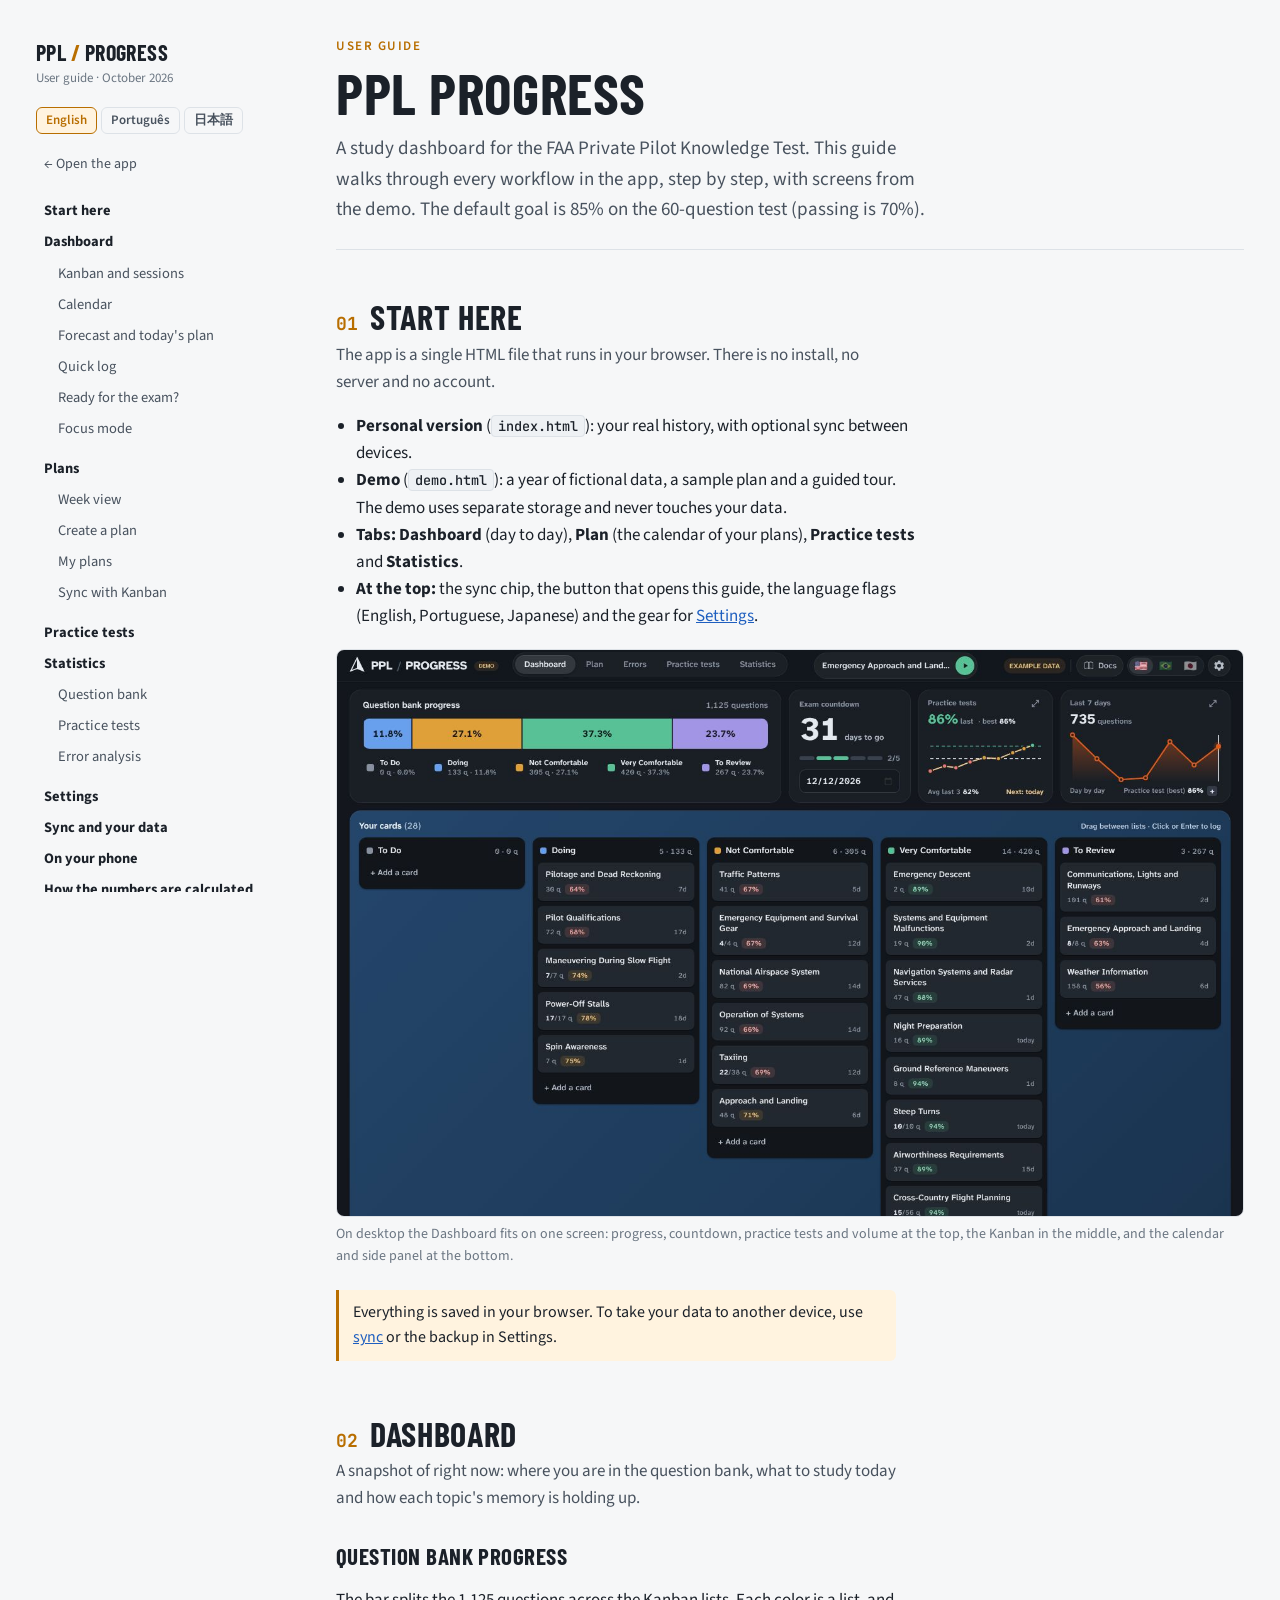
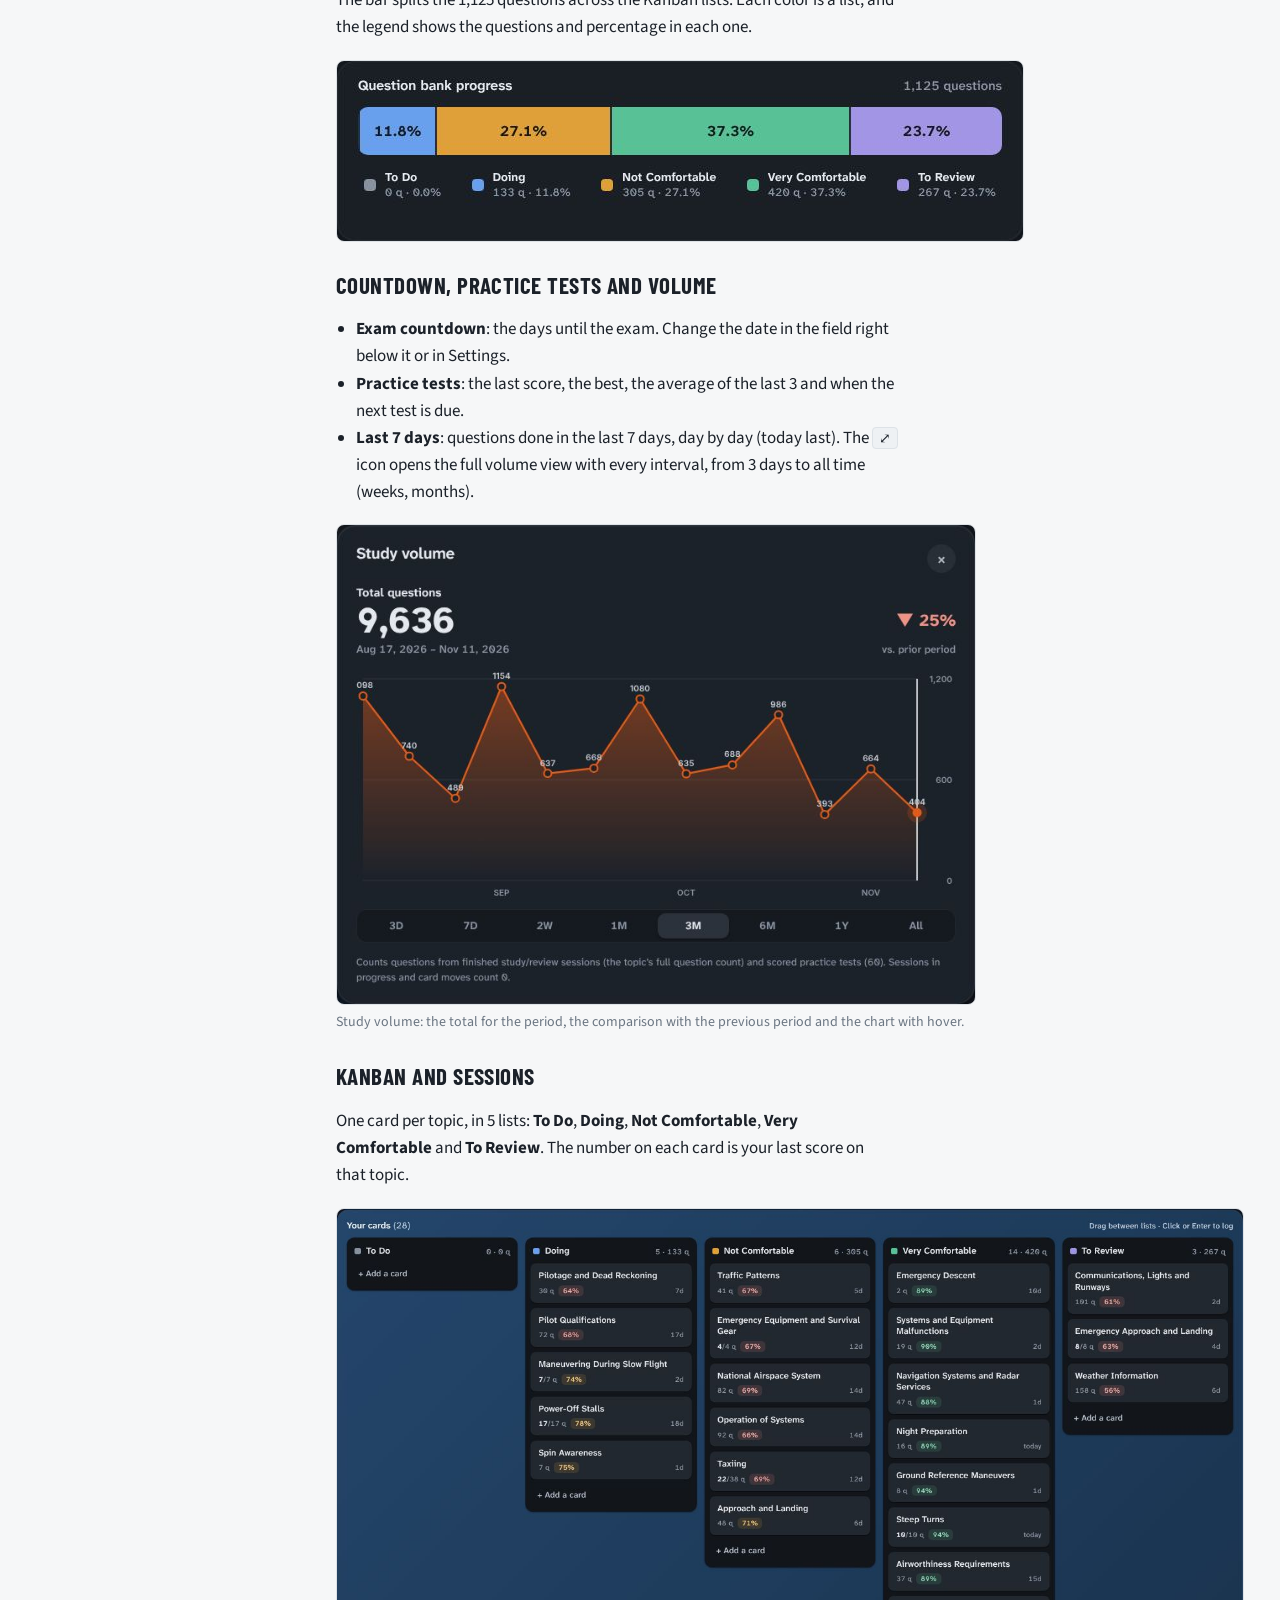
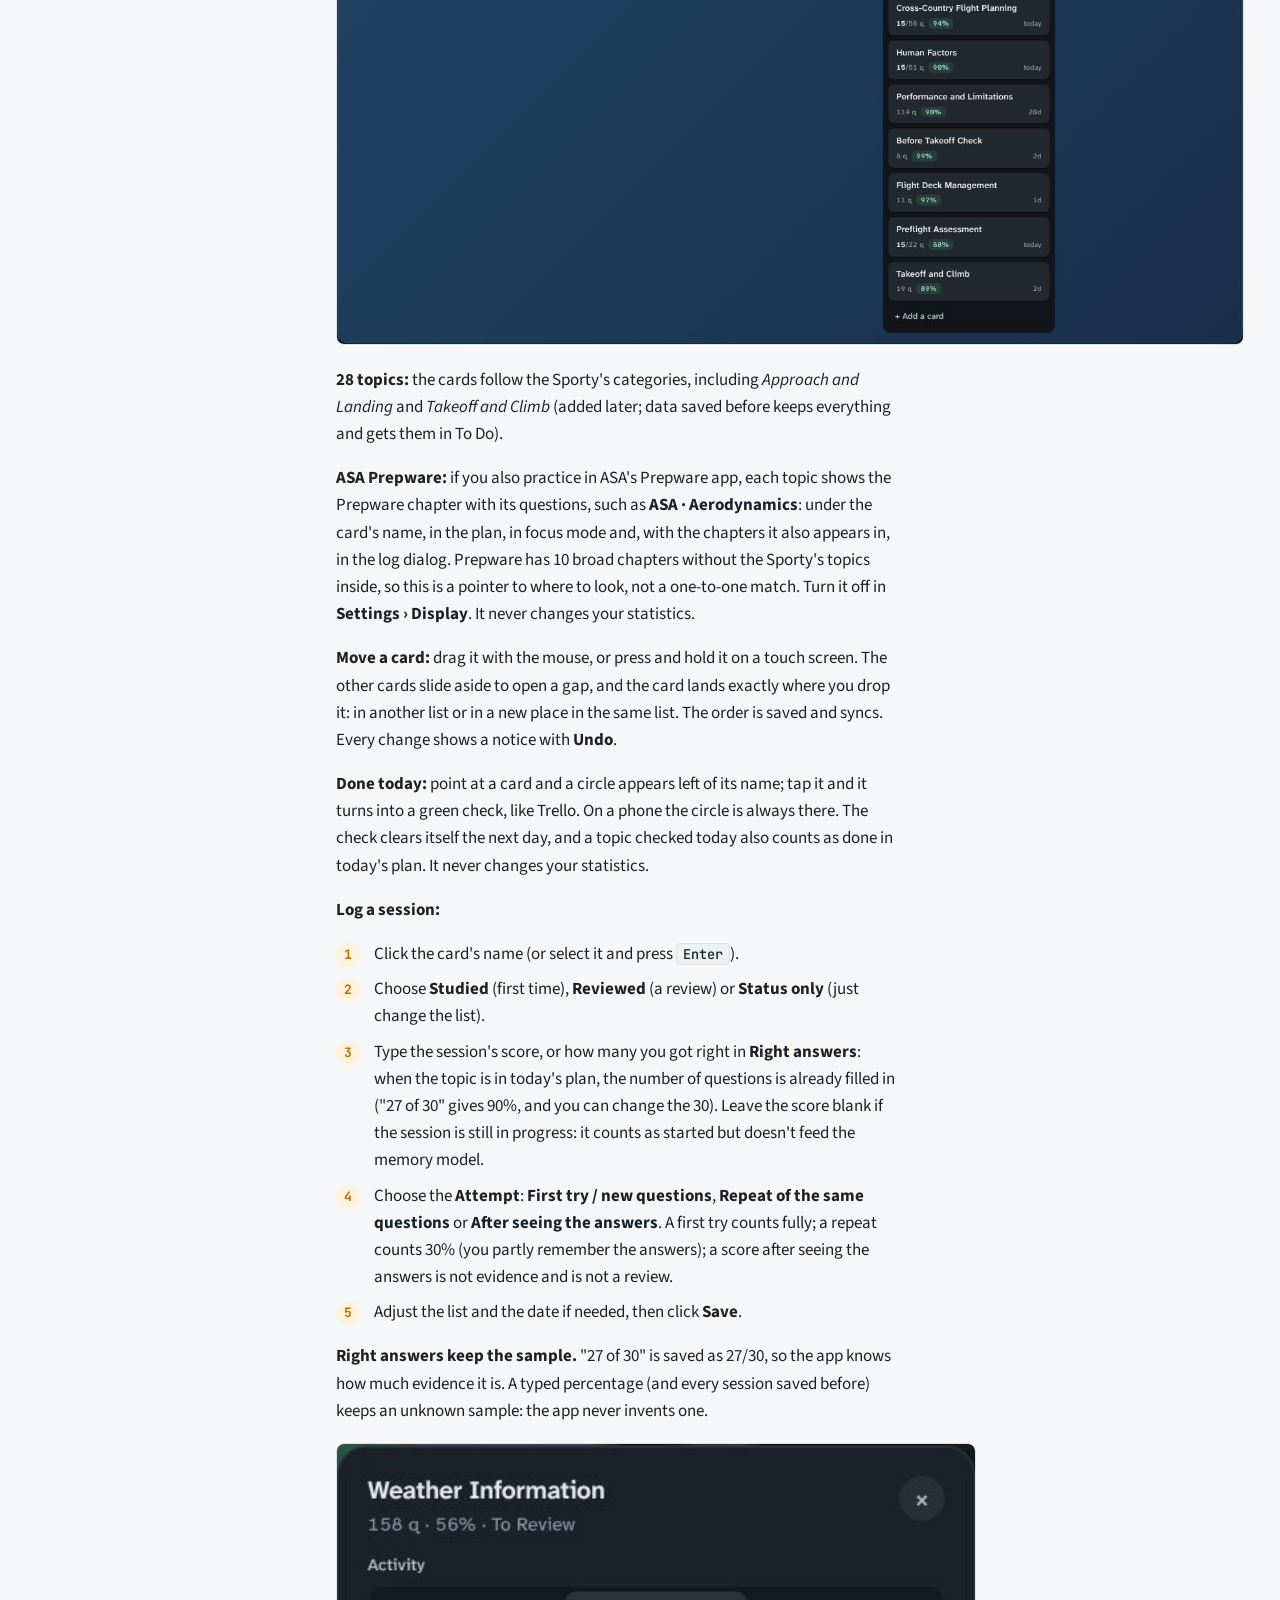
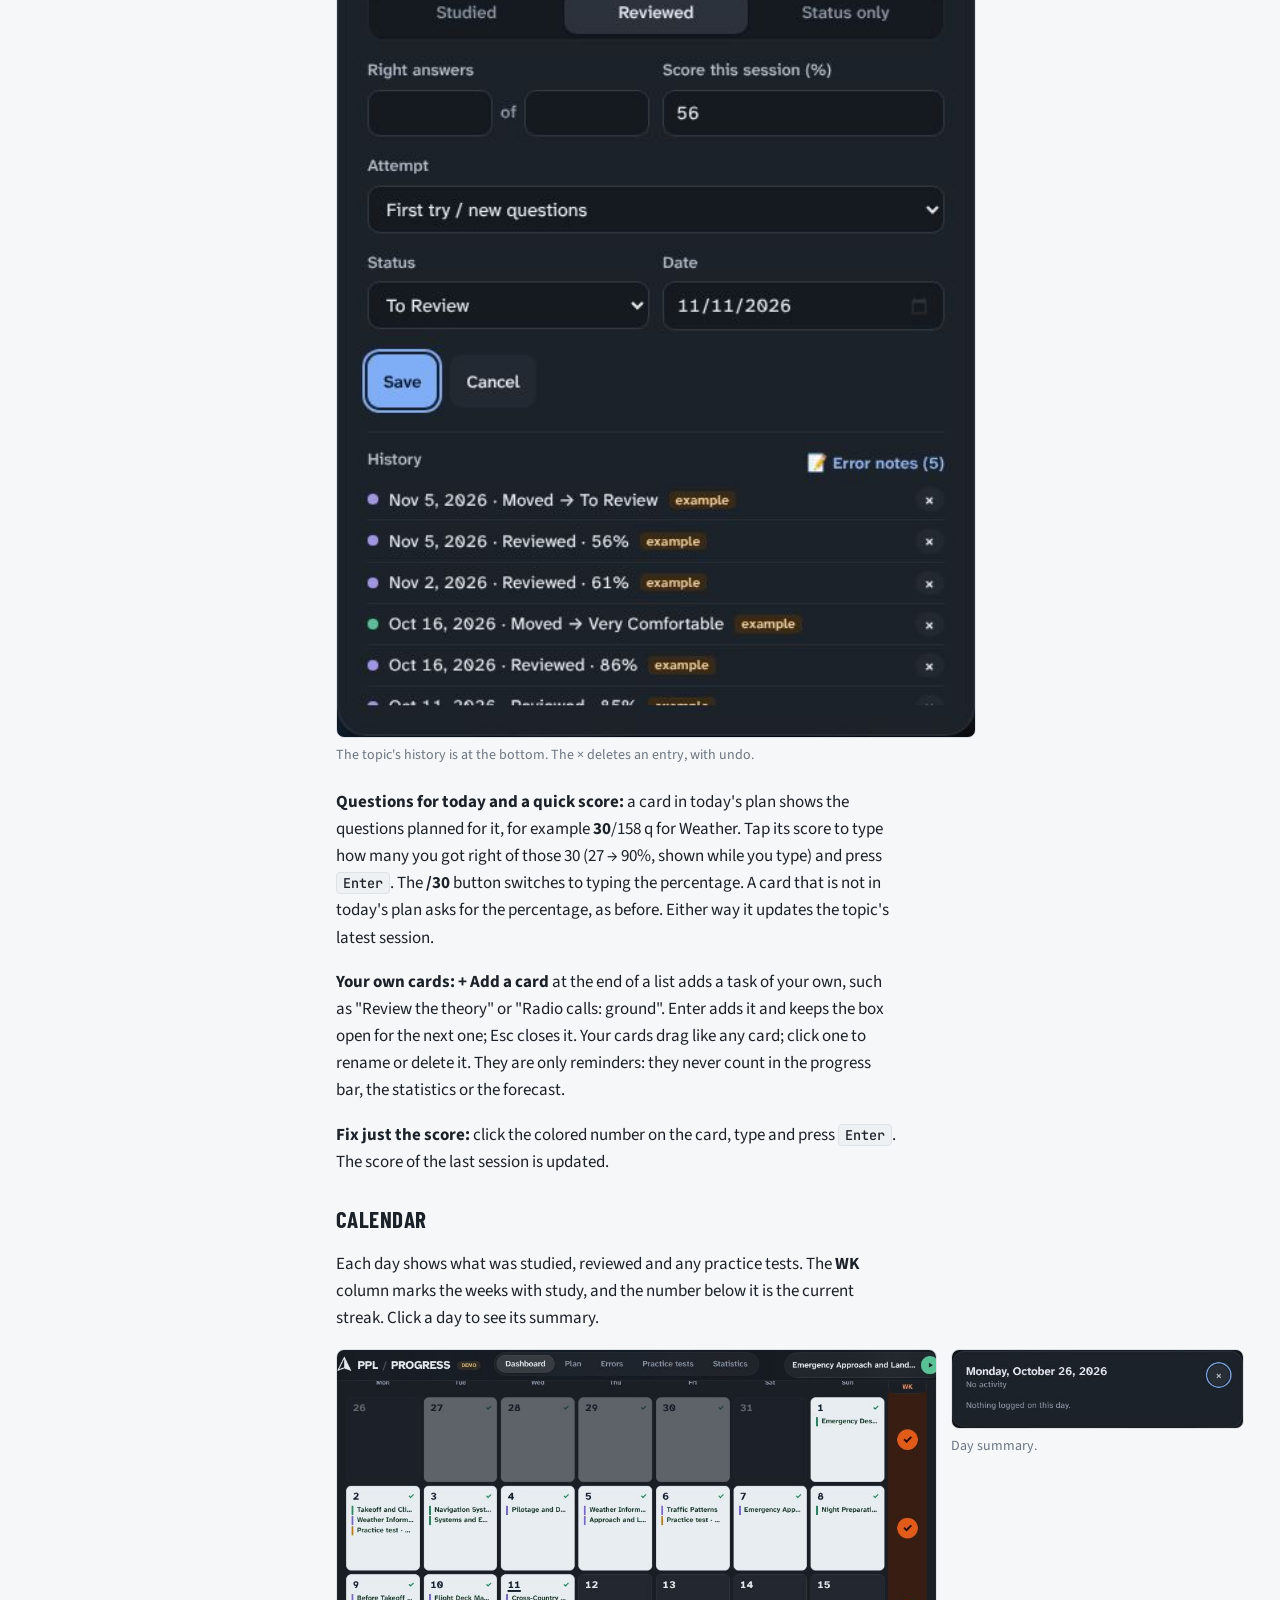
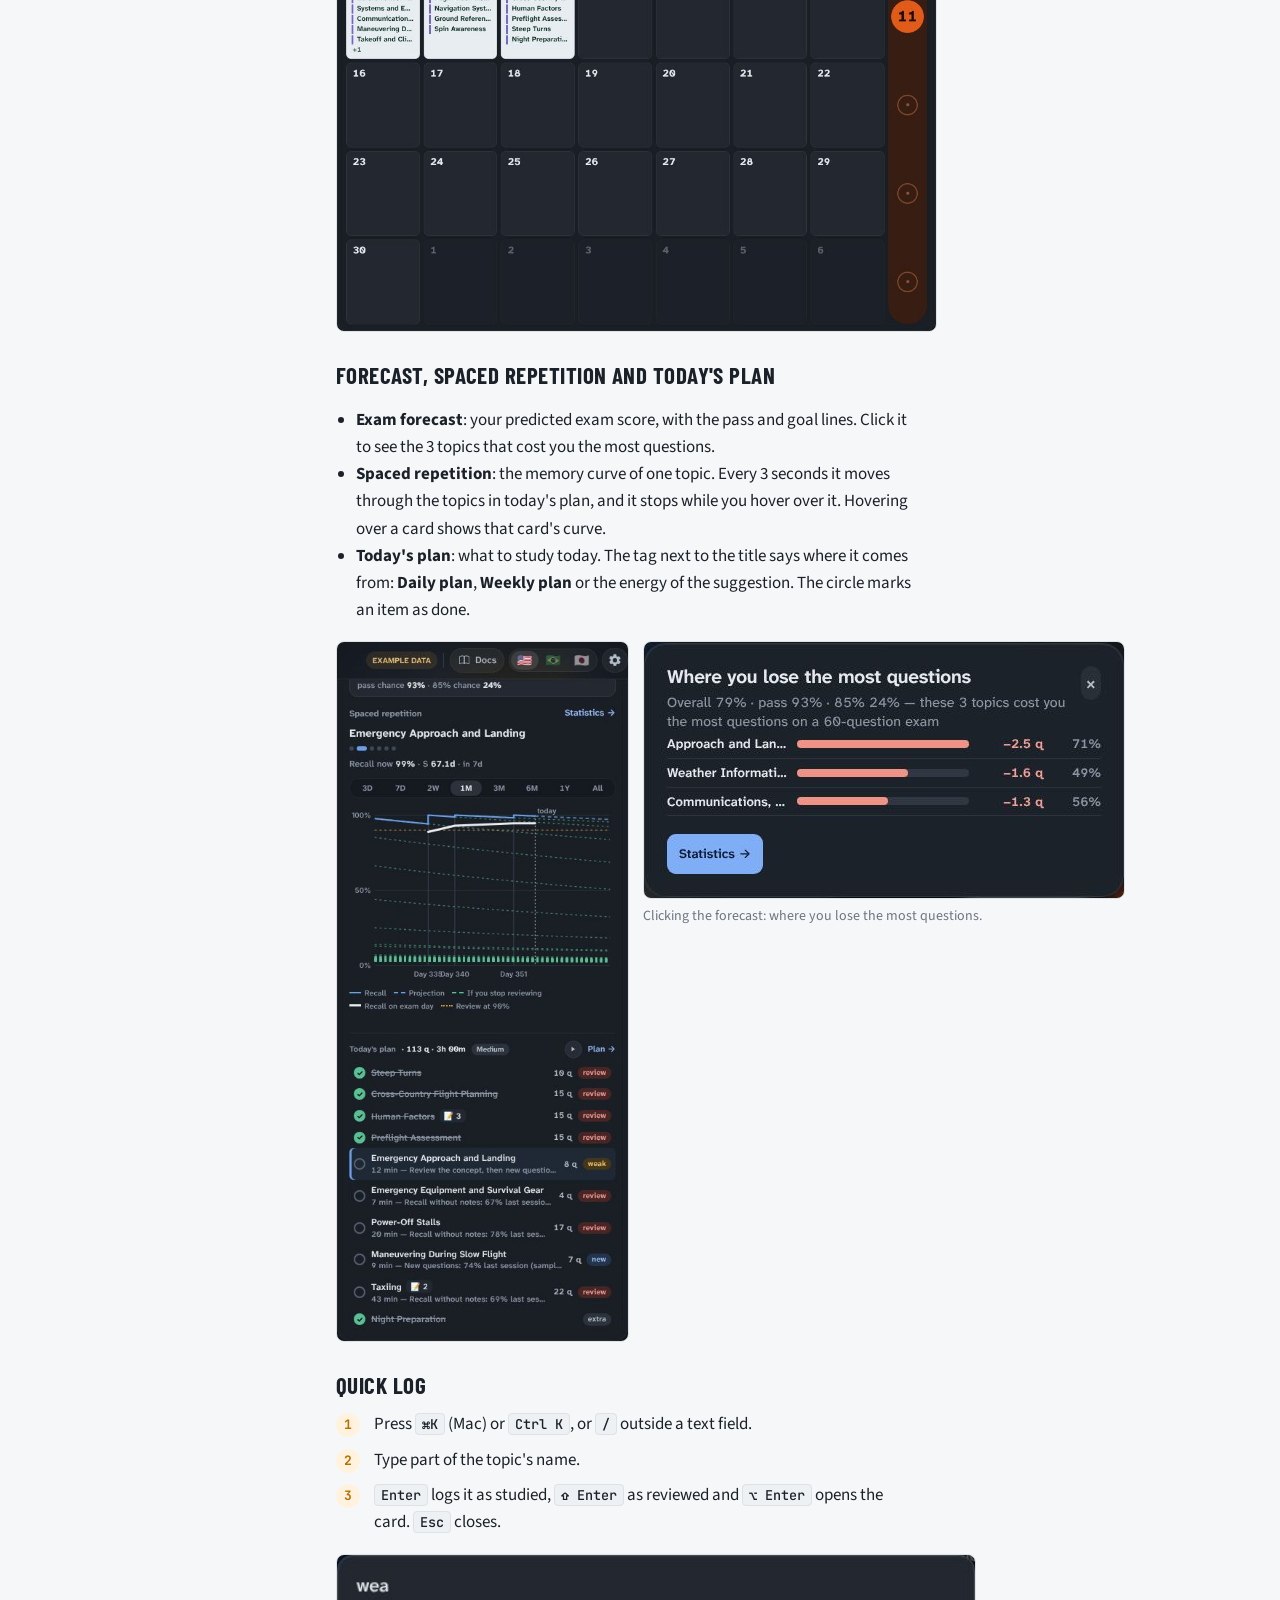
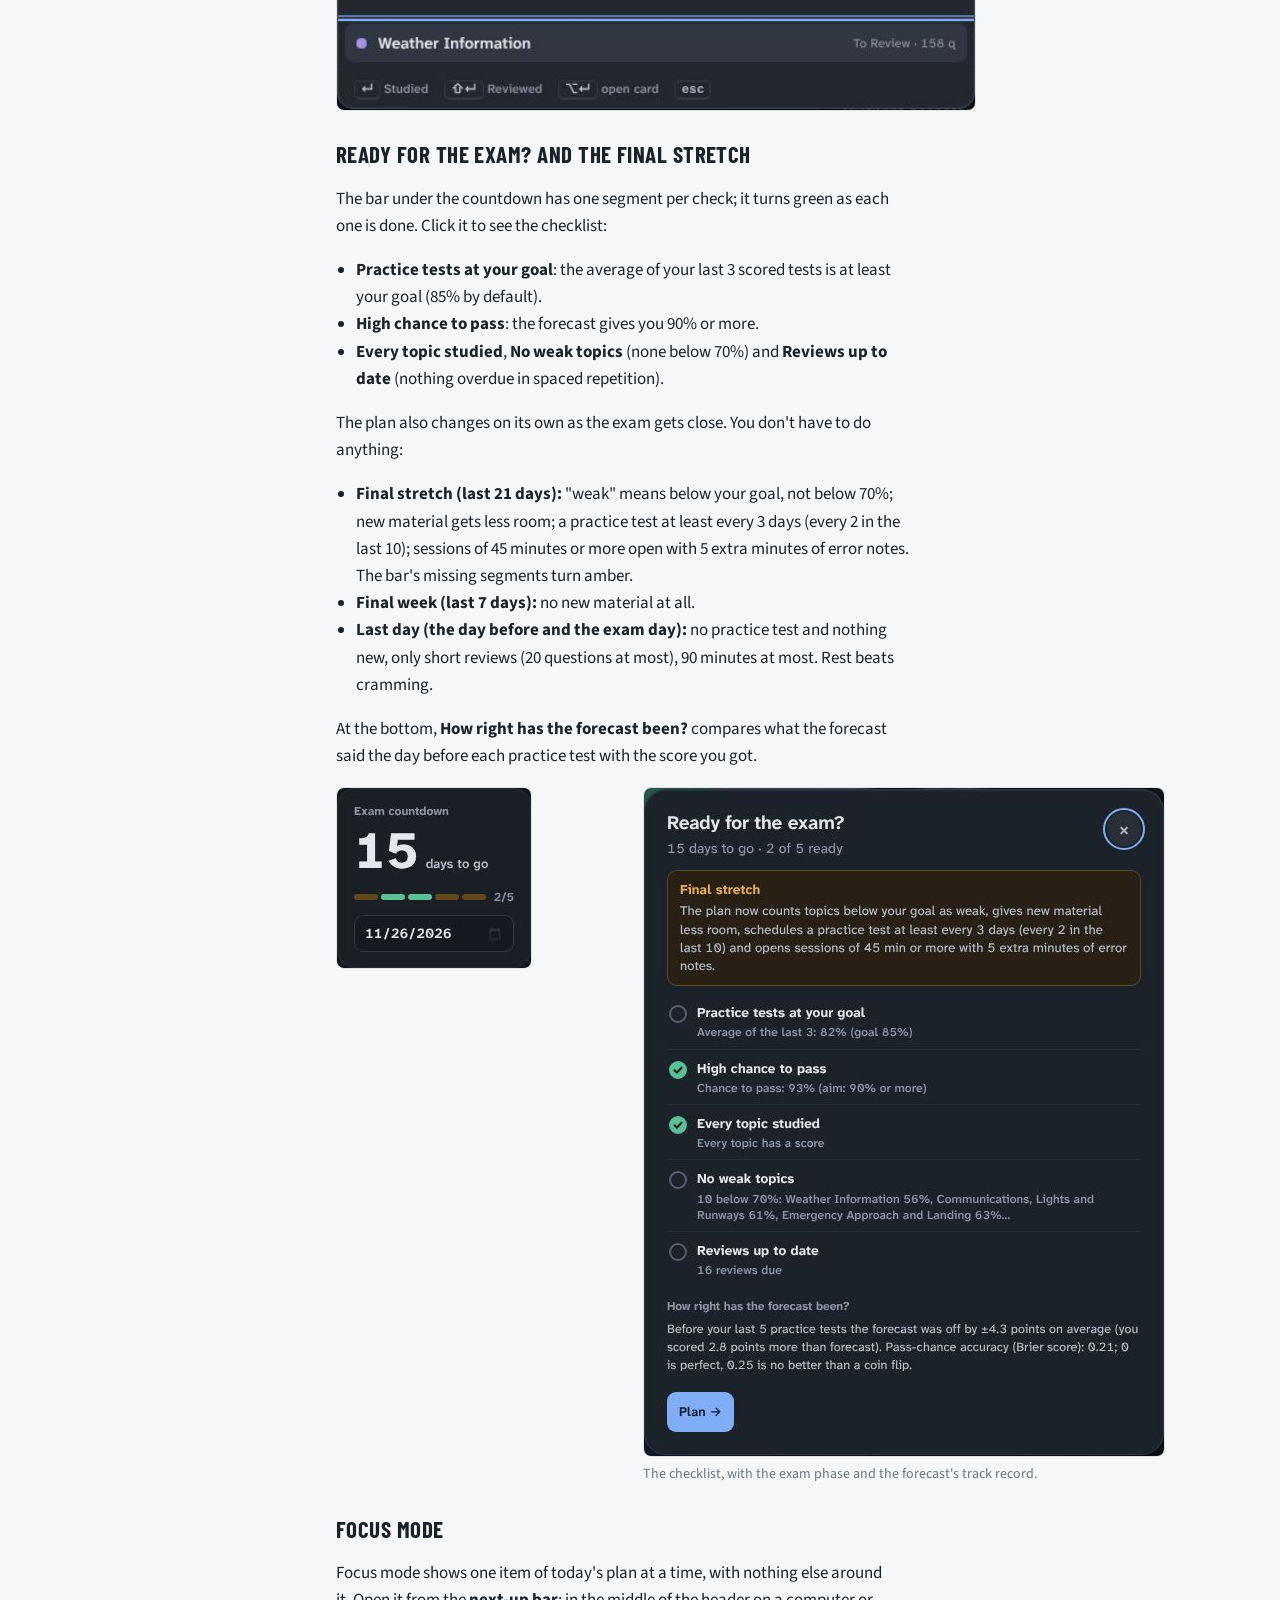
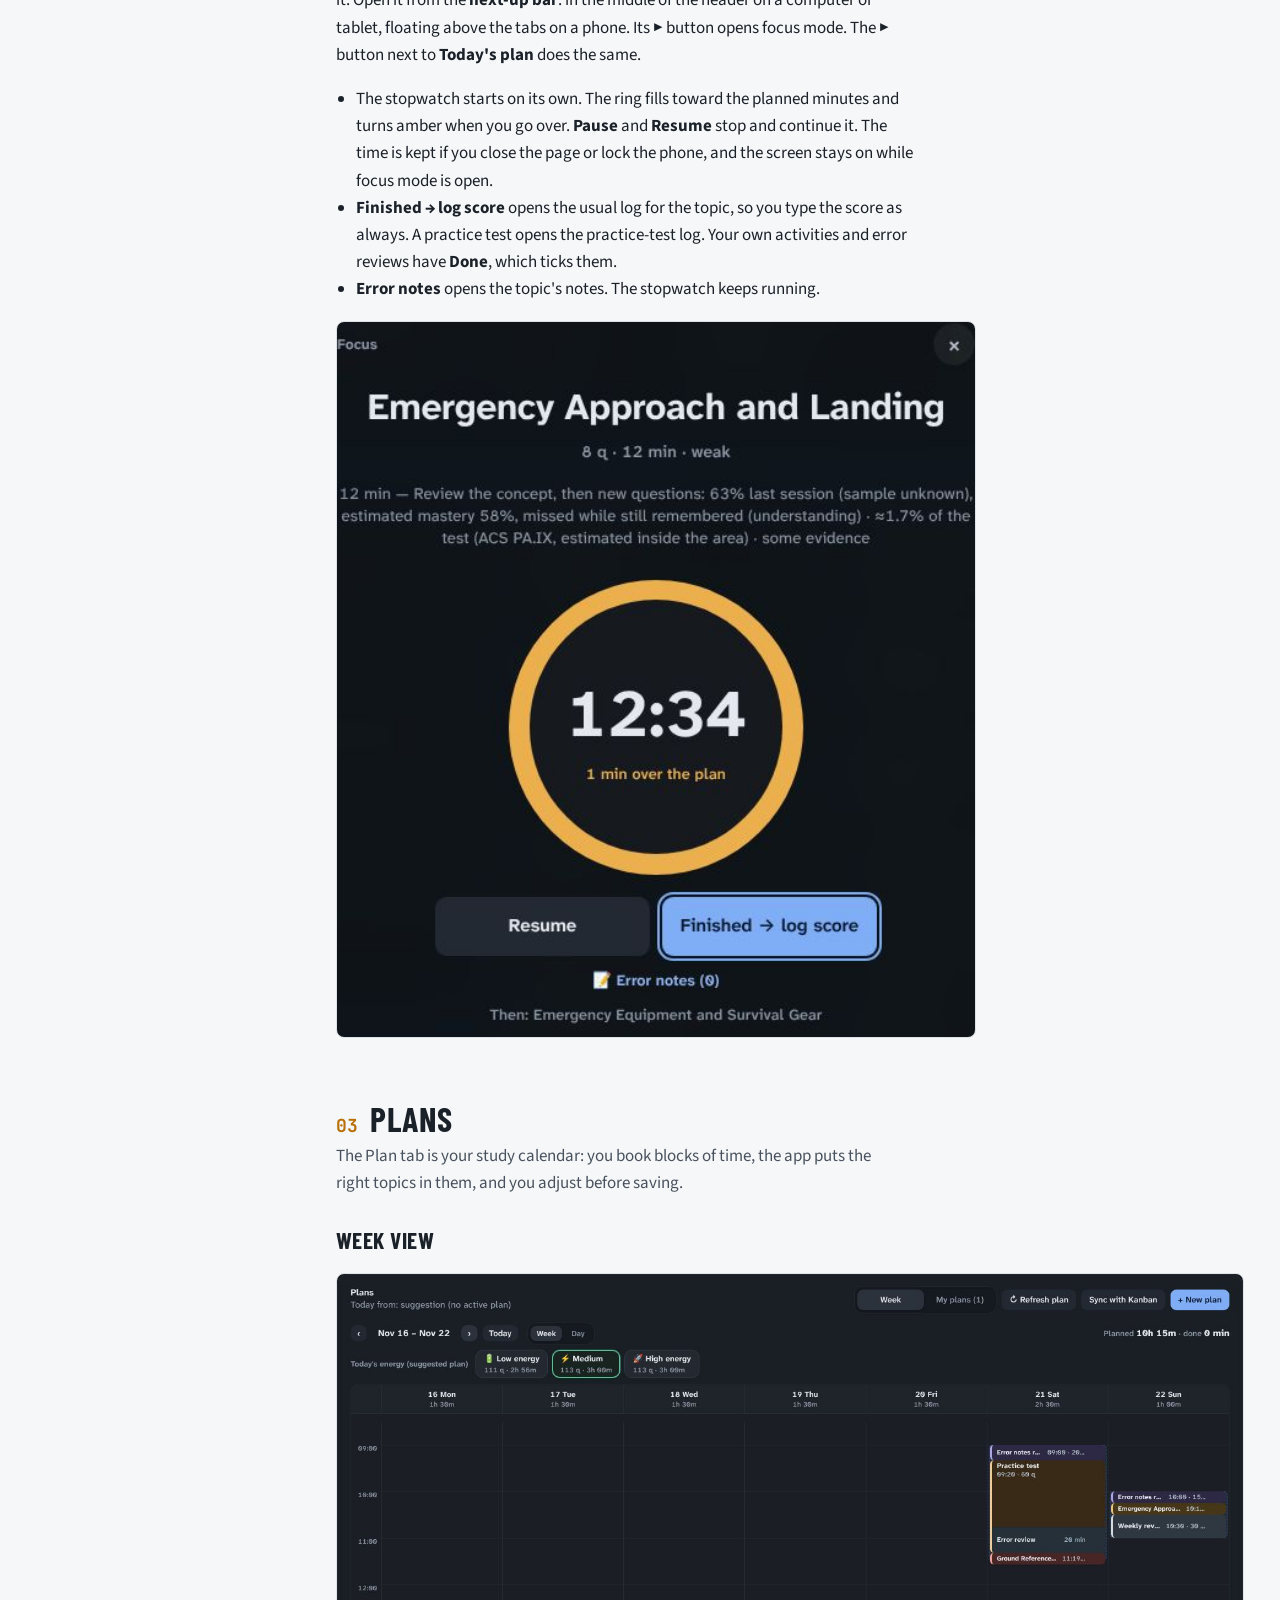
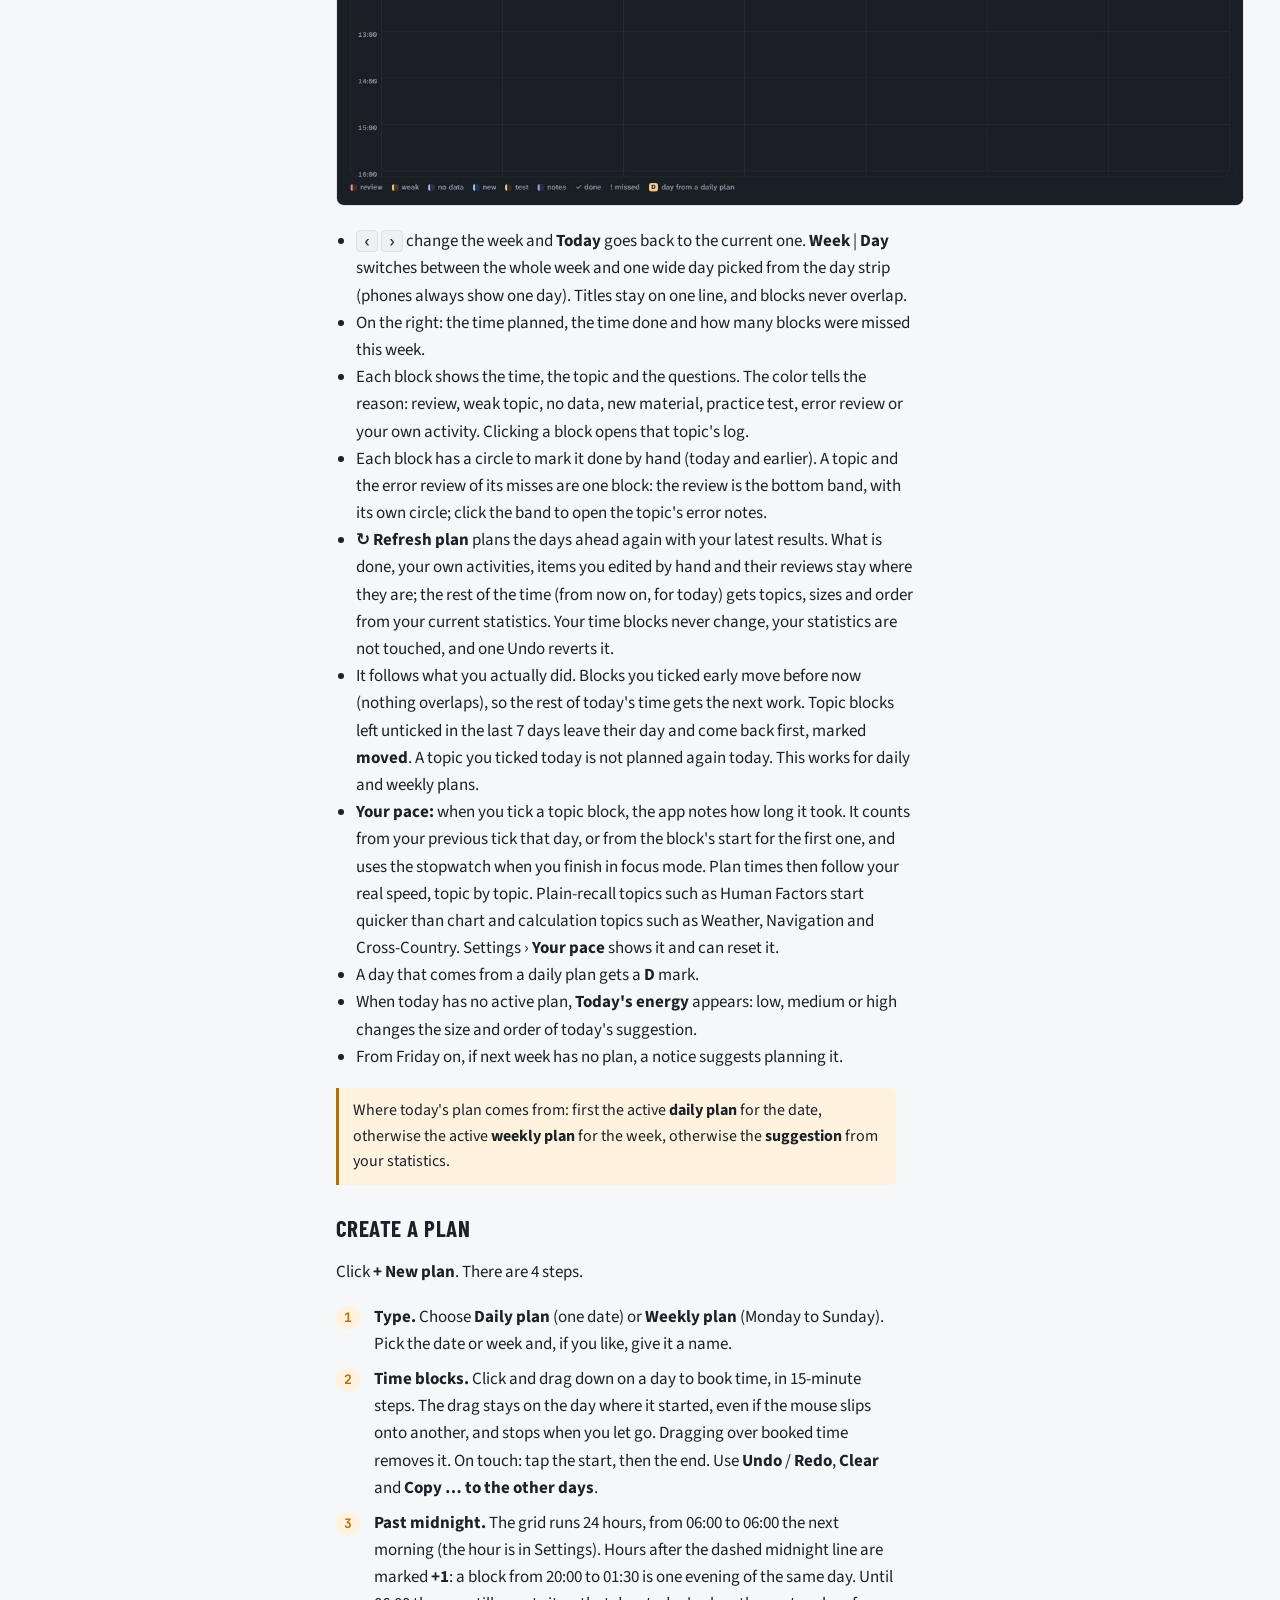
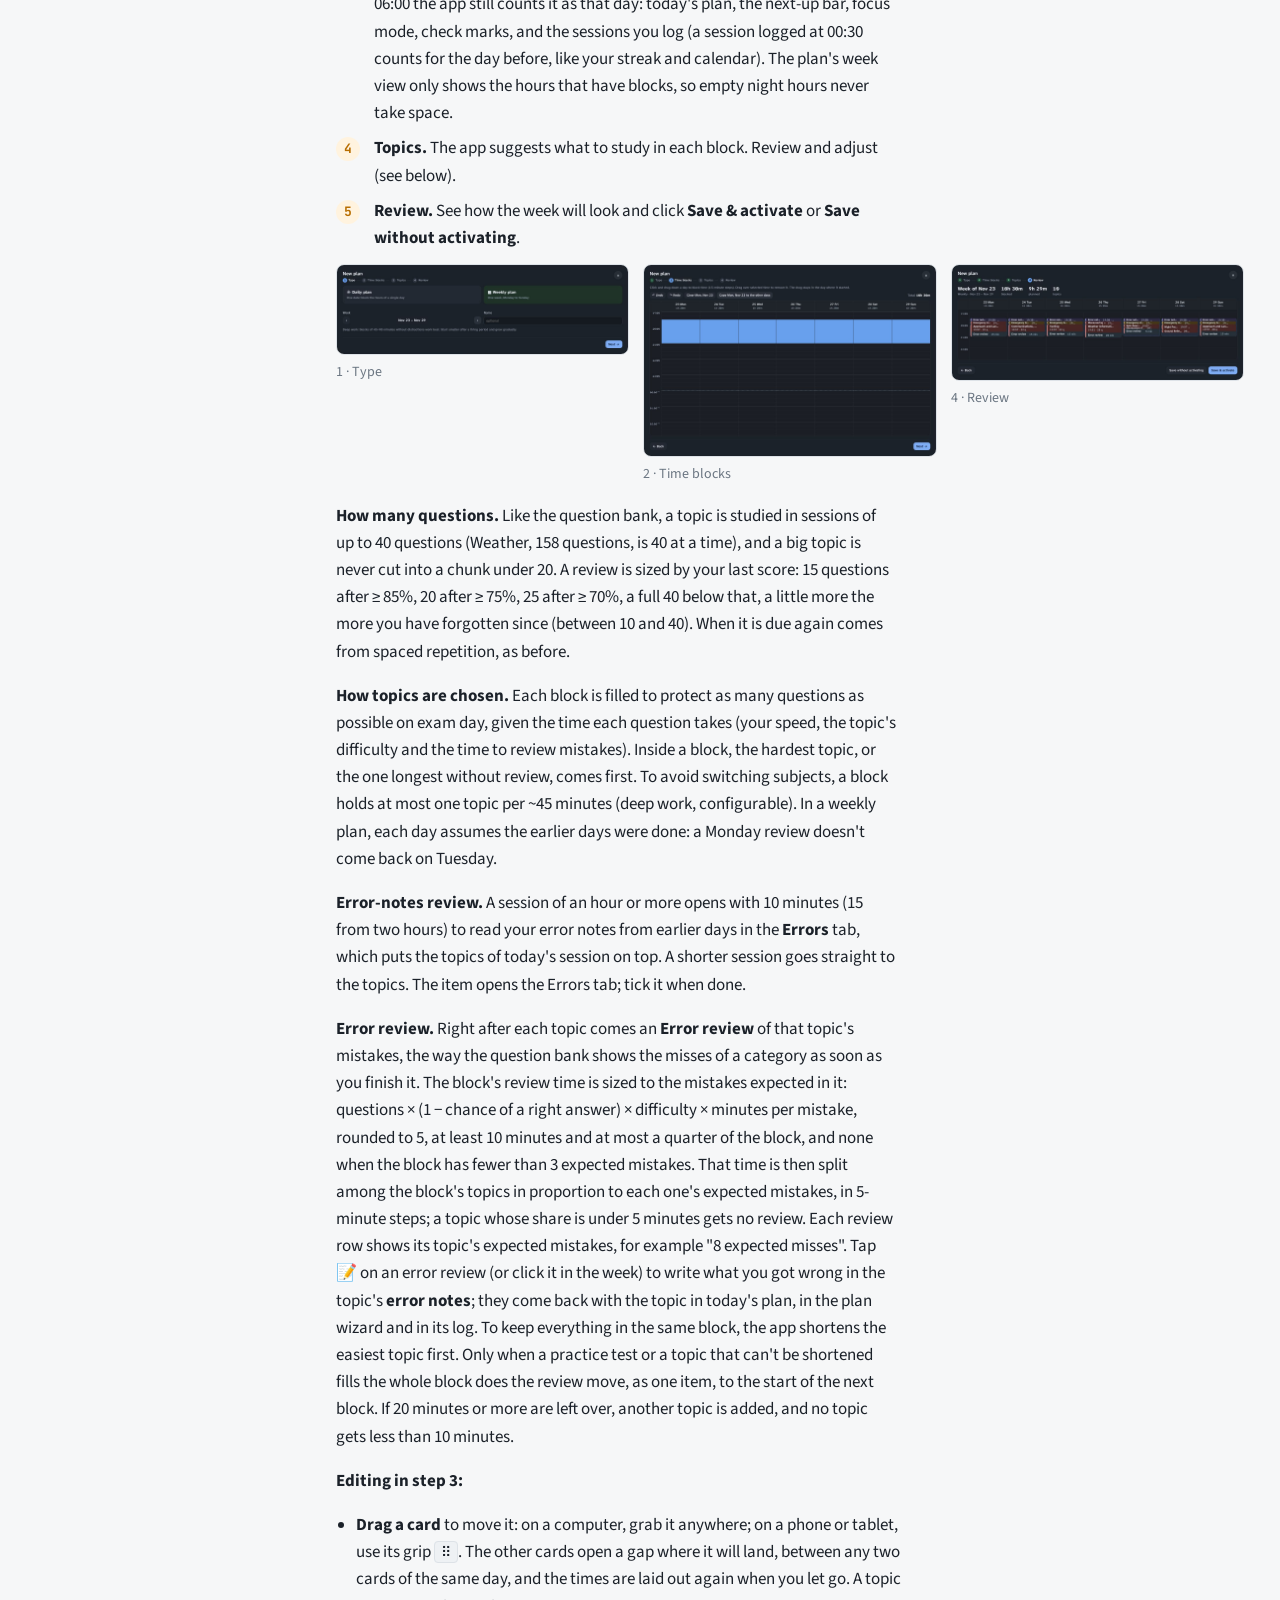
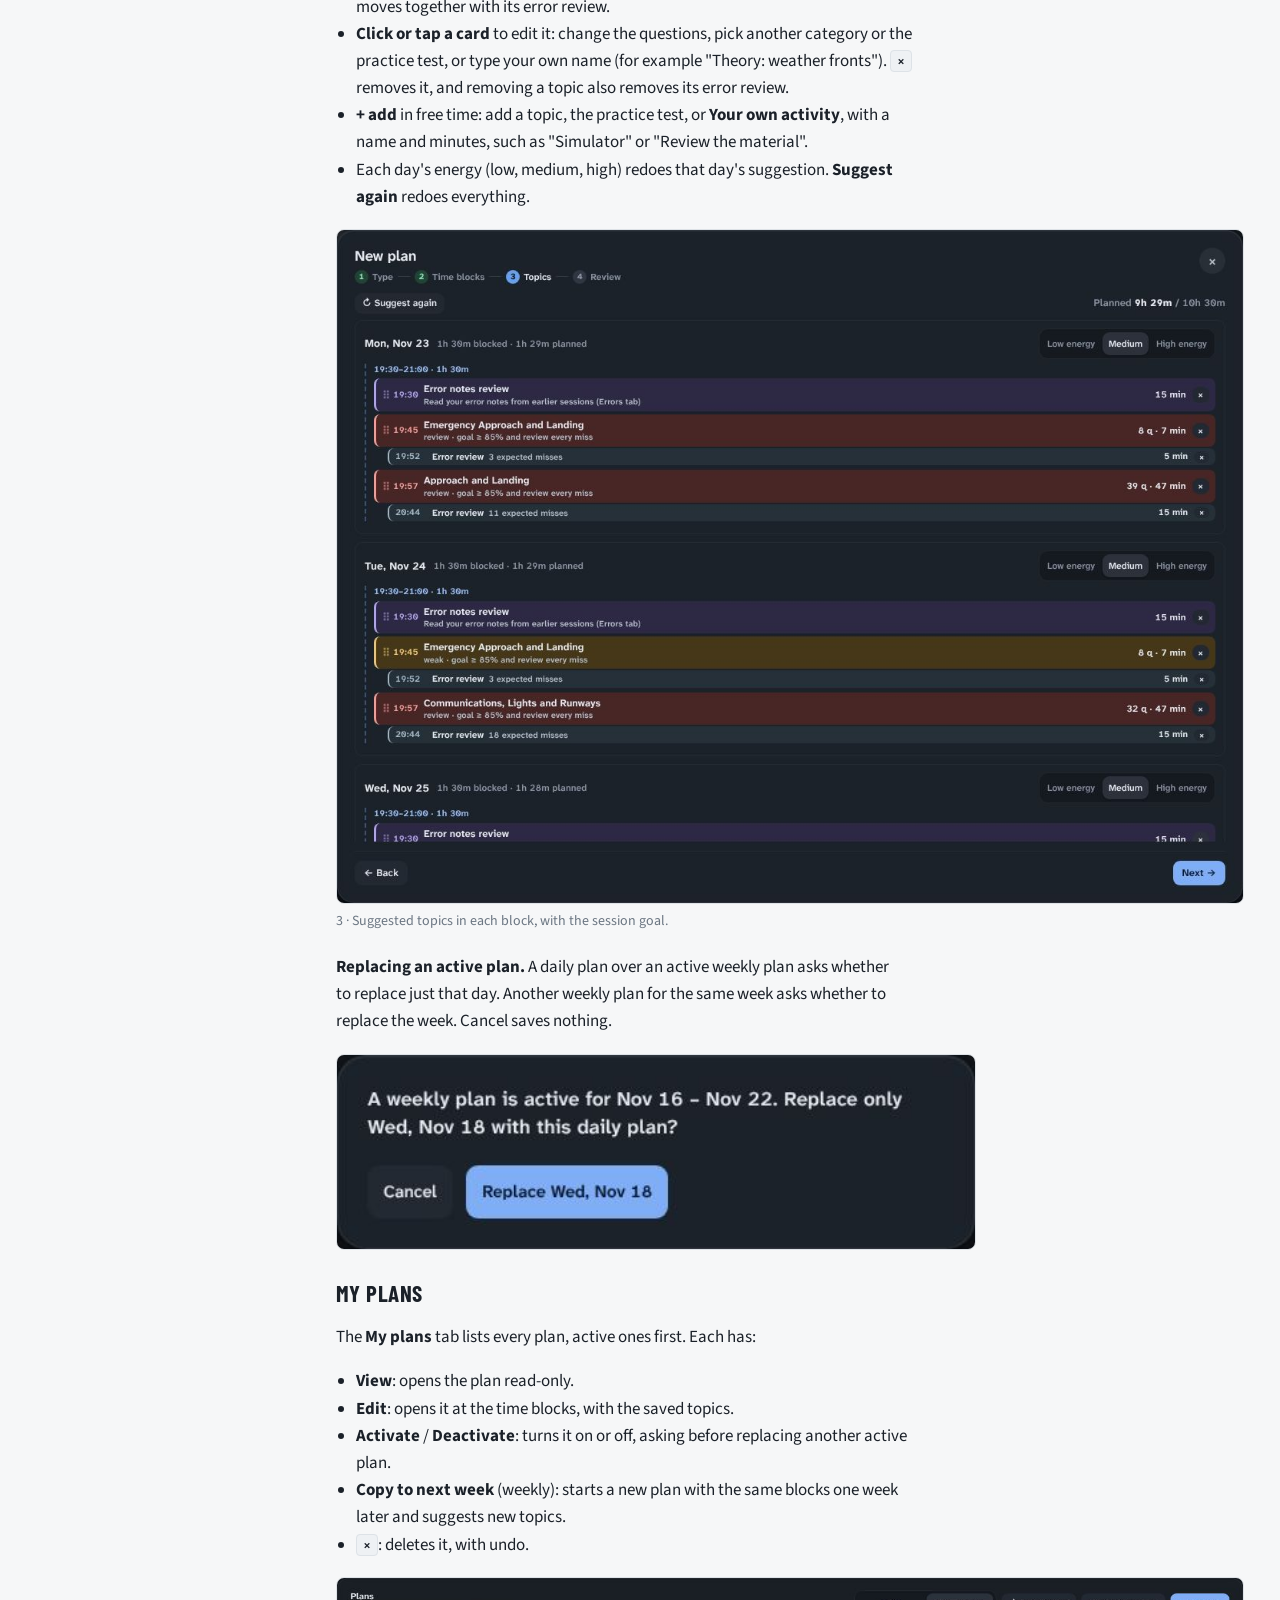
==== commit 5be4c20a: "Planner v2, round 3: mastery as a damped trend, time-respecting fit, out-of-sample check - Mastery =" ====
--- a/docs/index.html
+++ b/docs/index.html
@@ -504,7 +504,8 @@
   <h2><span class="n">09</span>How the numbers are calculated</h2>
   <p class="intro">A single statistics engine feeds every screen, so the same number reads the same everywhere. The "How it is calculated" sections in the app have the full formulas.</p>
 <div class="formula">evidence          each result: score p, sample n (unknown → weighs as 15), attempt (first 1 · repeat 0.3 · after the answers 0)
-mastery           m = (Σ w·n·p + 4·p̄) / (Σ w·n + 4)     w = attempt × 0.15^(later sessions of the topic),  p̄ = your overall level
+mastery           Holt trend per day: first day (n·p + 4·p̄) / (n + 4); then level ← α′p + (1−α′)(level + 0.8·trend),
+                  trend ← 0.5·Δlevel + 0.5·0.8·trend, α′ = 0.85 × min(1, w); m = level + 0.8·trend   (p̄ = your overall level)
 confidence        effective questions: low &lt; 10 · medium &lt; 30 · high ≥ 30 (never high with only unknown samples)
 memory            R(t) = 1 / (1 + t / 9S)  — an estimate, not a measurement
 stability         first: 1 / 1.5 / 2 by score;  later: ≥ 70 grows, 60–69 stays, &lt; 60 × 0.4;  moved by min(1, n/15) × attempt
@@ -545,12 +546,12 @@
   <p>A higher review point means shorter intervals and more reviews; a lower one means fewer reviews and more forgetting in between.</p>
 
   <h3 id="sci-score">From memory to an expected score</h3>
-  <p><b>What a result is worth.</b> The app keeps four things apart: the <b>observed result</b> (5/10), the estimated <b>mastery</b> of the topic, the <b>confidence</b> in that estimate, and the estimated <b>retention</b> today. A few questions say little, so mastery starts from your overall level and moves toward your results as they add up: 2/2 is not 40/40. Mastery follows your latest sessions (each later session keeps 15% of an earlier one's weight), so steady progress is not averaged away. Retaking the same questions counts 30% and a score typed after seeing the answers counts nothing, so 50% followed by 100% on the same set stays near 60%. Records saved with only a percentage keep an unknown sample; they weigh like a usual 15-question session and never reach "high" confidence.</p>
-<div class="formula">mastery m = (Σ w·n·p + 4·p̄) / (Σ w·n + 4)</div>
+  <p><b>What a result is worth.</b> The app keeps four things apart: the <b>observed result</b> (5/10), the estimated <b>mastery</b> of the topic, the <b>confidence</b> in that estimate, and the estimated <b>retention</b> today. A few questions say little, so mastery starts from your overall level and moves toward your results as they add up: 2/2 is not 40/40. Mastery follows your sessions as a trend (Holt's method with a damped trend), so steady progress is not averaged away; tested on sessions it had not seen, it predicted your next session better than repeating your last score. Retaking the same questions counts 30% and a score typed after seeing the answers counts nothing, so 50% followed by 100% on the same set stays near 60%. Records saved with only a percentage keep an unknown sample; they weigh like a usual 15-question session and never reach "high" confidence.</p>
+<div class="formula">first result: m = (n·p + 4·p̄) / (n + 4)        later: a damped trend of your results (Holt)</div>
   <p><b>Weak results.</b> A score from 60 to 69% no longer lengthens the interval, and a small sample barely moves it. A miss while recall was still high points to understanding (the plan suggests reviewing the concept); a miss after a long gap points to forgetting (recall without notes). That label only chooses the activity: the low score is counted once.</p>
   <p>FAA questions have 3 options. If you remember a topic you answer at your mastery level; if you have forgotten it, you still get about 1 in 3 right by guessing:</p>
 <div class="formula">p = m × R + 1/3 × (1 − R)</div>
-  <p><b>Calibrated to you.</b> The forecast's recall uses time divided by c, the value (from 1 to 21) that best predicts your next session from the one before across all your history. Scheduling keeps c = 1, so reviews stay on the safe side. And no review is planned further out than 30% of the days left to the exam: for a test weeks away the best gap is 20–40% of the time left (Cepeda et al., 2008).</p>
+  <p><b>Calibrated to you.</b> The forecast's recall uses time divided by c, the value (from 1 to 21) that best predicts your next session from the one before, using only the sessions before the date being forecast. Scheduling keeps c = 1, so reviews stay on the safe side. And no review is planned further out than 30% of the days left to the exam: for a test weeks away the best gap is 20–40% of the time left (Cepeda et al., 2008).</p>
   <p><b>Share of the test.</b> The FAA draws the 60 questions by ACS area of operation, with official shares (PSI PAR bulletin): Preflight Preparation 22%, Takeoffs, Landings and Go-Arounds 20%, Preflight Procedures 13%, and so on. The Sporty's topics are the ACS tasks themselves, so each belongs to one area; inside an area the share is split by the size of the Sporty's bank, an approximation marked "estimated" in the plan. Basic Instrument Maneuvers (7%) and Postflight Procedures (2%) have no Sporty's topic: the forecast scores them with the average of the others. The shares add up to 100% and are used once — 60 × share is only a rough guide to how many questions may come from a topic.</p>
 <div class="formula">μ = Σ share × p  +  9% × (average of the mapped topics)</div>
   <p><b>Chance to pass.</b> The number of right answers out of 60 follows a binomial distribution if every question has the same chance μ. But μ is itself an estimate, and the app knows how far off it has been: its error against your real practice tests. So it uses a <b>beta-binomial</b> distribution, which spreads the chances by that uncertainty instead of pretending μ is exact. Passing is 42 of 60 (70%), and the default goal is 51 of 60 (85%):</p>
